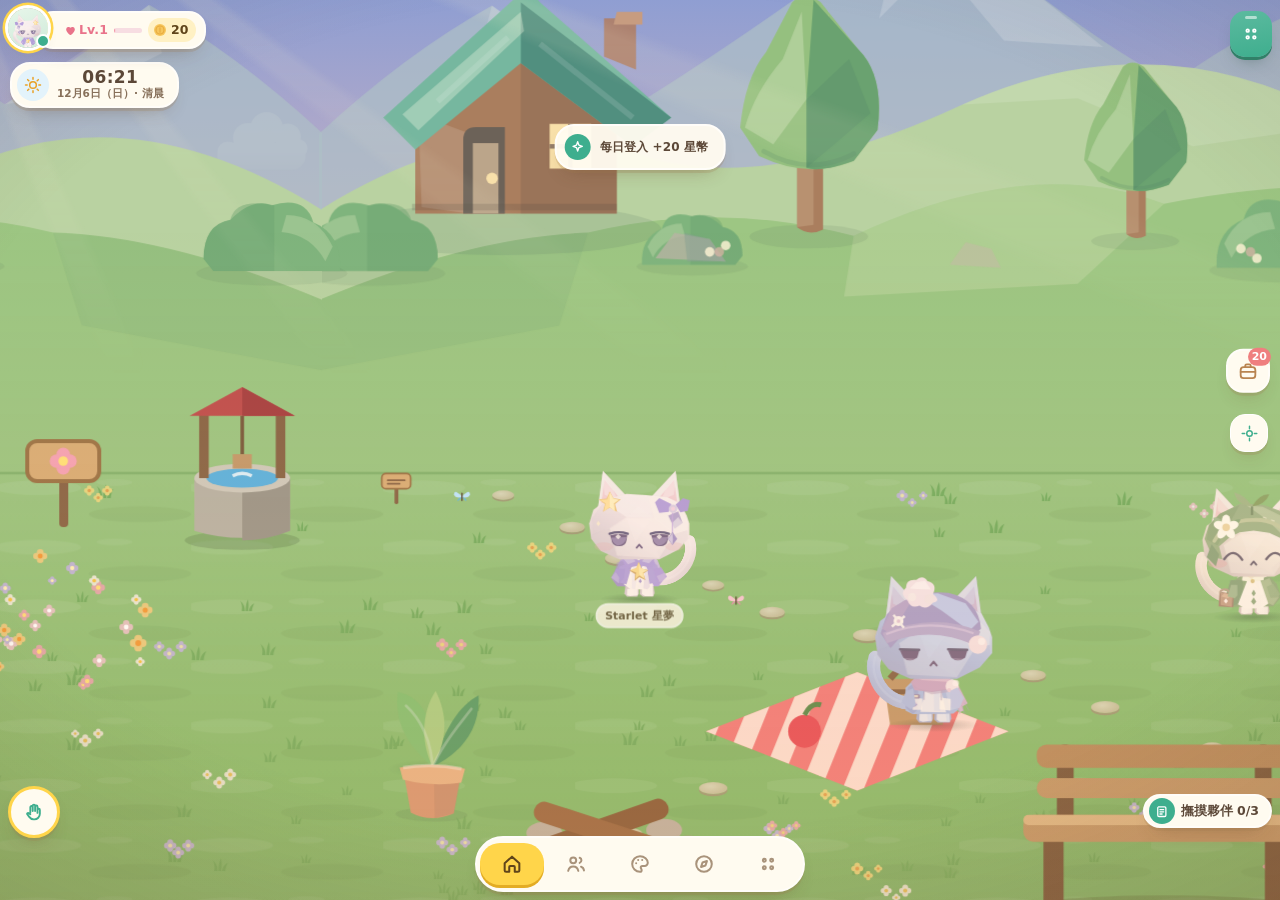
==== web/index.html @ 0e85c951 "Split OC Shimeji 3.2 monolith into ordered web/ modules; add bundler, smoke tests, original backup T" ====
<!doctype html>
<html lang="zh-Hant" data-theme="light" data-motion="full">
<head>
<meta charset="utf-8">
<meta name="viewport" content="width=device-width,initial-scale=1,viewport-fit=cover,user-scalable=no">
<meta name="theme-color" content="#F4F2EC">
<meta name="color-scheme" content="light dark">
<title>OC Shimeji｜我的夥伴小世界</title>
<script>
/* 提早套用主題與動態偏好，避免啟動閃爍 */
(function(){try{var s=JSON.parse(localStorage.getItem('ocs.v1')||'{}');var t=s.theme||'system';
var d=t==='dark'||(t==='system'&&matchMedia('(prefers-color-scheme: dark)').matches);
var r=document.documentElement;r.dataset.theme=d?'dark':'light';
var m=s.motion||'system';r.dataset.motion=(m==='reduce'||(m==='system'&&matchMedia('(prefers-reduced-motion: reduce)').matches))?'reduce':'full';
document.querySelector('meta[name=theme-color]').content=d?'#202C38':'#F4F2EC'}catch(e){}})();
</script>
<link rel="stylesheet" href="css/legacy/01-block.css">

<link rel="stylesheet" href="css/legacy/02-ocs-24d-css.css" id="ocs-24d-css">
<link rel="stylesheet" href="css/legacy/03-ocs-24d-css2.css" id="ocs-24d-css2">
<link rel="stylesheet" href="css/legacy/04-ocs-24e-css.css" id="ocs-24e-css">
<link rel="stylesheet" href="css/legacy/05-atelier-polish.css" id="atelier-polish">
<link rel="stylesheet" href="css/legacy/06-softcat-ref-match.css" id="softcat-ref-match">
<link rel="stylesheet" href="css/legacy/07-softcat-face-options.css" id="softcat-face-options">
<link rel="stylesheet" href="css/legacy/08-ocs-24j-motion-accessories.css" id="ocs-24j-motion-accessories">

<link rel="stylesheet" href="css/legacy/09-ocs-25e-flicker-stability.css" id="ocs-25e-flicker-stability">
</head>
<body>
<div id="app">
  <main id="pages">
    <!-- 首頁 -->
    <section class="page on" id="p-home" aria-label="首頁">
      <div class="stage home" id="homeStage"></div>
      <div class="hud-top">
        <button class="hud-av" id="homeChip" aria-label="切換夥伴"><span class="hav" id="homeAv"></span></button>
        <div class="hud-cap" id="hudCap" aria-expanded="false">
          <div class="cap-main"><span class="lvc"><svg viewBox="0 0 24 24"><path d="M12 20.5s-8-4.9-8-11A4.6 4.6 0 0 1 12 6.9a4.6 4.6 0 0 1 8 2.6c0 6.1-8 11-8 11z" fill="currentColor"/></svg><b id="lvTxt">Lv.1</b></span><div class="bar"><i id="barFill"></i></div>
            <button class="res" data-r="coin" aria-label="星幣"><svg viewBox="0 0 24 24"><circle cx="12" cy="12" r="9" fill="#F6C65B"/><circle cx="12" cy="12" r="6" fill="none" stroke="#E7A93C" stroke-width="1.6"/><path d="M12 8.8v6.4" stroke="#E7A93C" stroke-width="1.6" stroke-linecap="round"/></svg><b id="rCoin">0</b><span class="pl">+</span></button></div>
          <div class="cap-ext"><div class="ext-in">
            <small id="xpTxt"></small>
            <button class="res" data-r="gem" aria-label="星鑽"><svg viewBox="0 0 24 24"><path d="M12 3l7 6-7 12L5 9z" fill="#B99CF0"/><path d="M5 9h14M9.5 9 12 3l2.5 6L12 21z" fill="none" stroke="#fff" opacity=".65" stroke-width="1.2" stroke-linejoin="round"/></svg><b id="rGem">0</b></button>
            <button class="res" data-r="star" aria-label="連續登入"><svg viewBox="0 0 24 24"><path d="M12 3l2.7 5.6 6.1.8-4.5 4.2 1.1 6.1L12 16.8 6.6 19.7l1.1-6.1L3.2 9.4l6.1-.8z" fill="#8FCBEF" stroke="#fff" stroke-width="1" stroke-linejoin="round"/></svg><b id="rStar">0</b></button>
          </div></div>
        </div>
      </div>
      <div class="hud-rail" id="hudRail">
        <button class="rail-btn" data-go="toggle" aria-label="更多功能" aria-expanded="false"><span data-ic="more"></span><i class="rdot" id="railDot"></i></button>
        <div class="rail-ext">
          <button class="rail-btn" data-go="quest" aria-label="每日任務" data-ic="quest"></button>
          <button class="rail-btn" data-go="bag" aria-label="背包" data-ic="bag"></button>
          <button class="rail-btn" data-go="camera" aria-label="相機" data-ic="camera"></button>
          <button class="rail-btn" data-go="studio" aria-label="佈置" data-ic="palette"></button>
        </div>
      </div>
      <div class="hud-qa" id="fab">
        <div class="qa-more">
          <button class="qa-pill" data-act="call"><span data-ic="locate"></span>呼喚</button>
          <button class="qa-pill" data-act="sleep"><span data-ic="moon"></span><span id="fabSleepLbl">睡覺</span></button>
          <button class="qa-pill" data-act="hop"><span data-ic="up"></span>跳躍</button>
        </div>
        <div class="qa-row">
          <button class="qa-main" id="qaToggle" aria-label="陪伴一下（拖曳可移動）" aria-expanded="false" data-ic="hand"></button>
        </div>
      </div>
      <button class="hud-quest" id="questCard"><span class="qc-ic" data-ic="scroll"></span><span class="qc-t"><b id="qcT">每日任務</b><small id="qcD"></small></span><span class="chev" data-ic="right"></span><i class="rdot" id="qcDot"></i></button>
      <div class="qbag" id="qbag"></div>
    </section>
    <!-- 角色 -->
    <section class="page after" id="p-chars" aria-label="角色">
      <div class="scroll">
        <header class="phead"><div><h1>角色</h1><p id="charSub"></p></div>
          <div class="acts"><button class="icon-btn add" id="btnImport" aria-label="新增角色" data-ic="plus"></button></div></header>
        <div id="charSeg"></div>
        <div class="grid" id="charGrid" style="display:grid;grid-template-columns:1fr 1fr;gap:14px"></div>
      </div>
    </section>
    <!-- 工坊 -->
    <section class="page after" id="p-studio" aria-label="工坊">
      <div class="scroll">
        <header class="phead"><div><h1>工坊</h1><p>調整角色的外觀與擺放</p></div><span class="saved" id="saved"><span data-ic="check"></span>已儲存</span></header>
        <div class="swrow" id="stSwitch"></div>
        <div class="card wb">
          <div class="wb-stage"><div class="stage pv" id="stStage"></div><span class="wb-tag glass">預覽・可點擊、拖曳</span></div>
          <div class="wb-ctrl" id="stCtrl"></div>
        </div>
        <div class="sec">創作模組</div>
        <div class="group mods" id="stMods"></div>
        <div class="sec">匯入小提醒</div>
        <div class="card tip"><ul>
          <li><b>透明背景 PNG／WebP</b> 效果最好，系統會自動裁掉多餘的透明邊，讓腳底貼齊地面。</li>
          <li>素材會縮到最長邊 768px 保存，不會被拉伸或變形。</li>
          <li>GIF 目前僅使用第一格；逐格動畫與 Sprite Sheet 可在角色編輯器的「素材」分頁匯入。</li>
          <li>若角色面向左側，請在上方將「素材朝向」改為朝左，行走時方向才會正確。</li>
        </ul></div>
      </div>
    </section>
    <!-- 探索 -->
    <section class="page after" id="p-explore" aria-label="探索">
      <div class="scroll">
        <header class="phead"><div><h1>探索</h1><p>即將展開的世界</p></div>
          <div class="acts"><button class="icon-btn plain" id="exSettings" aria-label="設定" data-ic="sliders"></button></div></header>
        <div class="hero" id="exHero"></div>
        <div class="sec">夥伴生活</div>
        <div class="grid" id="exCats" style="display:grid;grid-template-columns:1fr 1fr;gap:14px"></div>
        <div class="sec">裝置功能</div>
        <div class="group" id="exNative"></div>
      </div>
    </section>
  </main>

  <nav class="nav" id="nav" aria-label="主要導覽"><span class="nav-ind" id="navInd"></span>
    <button class="nav-btn on" data-tab="0" aria-label="首頁"><span data-ic="home"></span><i class="nd"></i></button>
    <button class="nav-btn" data-tab="1" aria-label="角色"><span data-ic="users"></span><i class="nd"></i></button>
    <button class="nav-btn" data-tab="2" aria-label="工坊"><span data-ic="palette"></span><i class="nd"></i></button>
    <button class="nav-btn" data-tab="3" aria-label="探索"><span data-ic="compass"></span><i class="nd"></i></button>
    <button class="nav-btn" data-nact="more" aria-label="更多"><span data-ic="more"></span></button>
  </nav>

  <div class="ovp" id="settings" aria-label="設定"></div>
  <div id="layer"></div>
  <div class="dghost" id="dghost"></div>
  <div id="splash"><b>OC SHIMEJI</b></div>
</div>
<input type="file" id="fileIn" accept="image/*" multiple>

<script src="js/legacy/10-block.js"></script>
<script src="js/legacy/11-block.js"></script>
<link rel="stylesheet" href="css/legacy/12-block.css">
<script src="js/legacy/13-block.js"></script>
<link rel="stylesheet" href="css/legacy/14-block.css">
<script src="js/legacy/15-block.js"></script>
<link rel="stylesheet" href="css/legacy/16-block.css">
<link rel="stylesheet" href="css/legacy/17-block.css">
<script src="js/legacy/18-block.js"></script>
<link rel="stylesheet" href="css/legacy/19-block.css">
<link rel="stylesheet" href="css/legacy/20-oc-visual-2-4fa.css" id="oc-visual-2_4fa">
<script src="js/legacy/21-block.js"></script>

<script src="js/legacy/22-block.js"></script>
<script src="js/legacy/23-block.js"></script>
<script src="js/legacy/24-block.js"></script>
<script src="js/legacy/25-block.js"></script>
<script src="js/legacy/26-block.js"></script>
<link rel="stylesheet" href="css/legacy/27-block.css">
<script src="js/legacy/28-block.js"></script>
<link rel="stylesheet" href="css/legacy/29-block.css">
<script src="js/legacy/30-block.js"></script>
<script src="js/legacy/31-block.js"></script>

<script src="js/legacy/32-block.js"></script>


<link rel="stylesheet" href="css/legacy/33-ocs-cozy-motion.css" id="ocs-cozy-motion">

<link rel="stylesheet" href="css/legacy/34-ocs-community-style.css" id="ocs-community-style">
<script src="js/legacy/35-ocs-community-system.js" id="ocs-community-system"></script>

<link rel="stylesheet" href="css/legacy/36-stable-dialog-foundation.css" id="stable-dialog-foundation">
<script src="js/legacy/37-block.js"></script>

<link rel="stylesheet" href="css/legacy/38-ocs-25d-quality-pass.css" id="ocs-25d-quality-pass">

<script src="js/legacy/39-ocs-25d-runtime-fixes.js" id="ocs-25d-runtime-fixes"></script>

<link rel="stylesheet" href="css/legacy/40-ocs-25f-polish.css" id="ocs-25f-polish">

<script src="js/legacy/41-ocs-25f-runtime.js" id="ocs-25f-runtime"></script>

<link rel="stylesheet" href="css/legacy/42-ocs-25g-refinement.css" id="ocs-25g-refinement">
<script src="js/legacy/43-ocs-25g-backup.js" id="ocs-25g-backup"></script>
<link rel="stylesheet" href="css/legacy/44-ocs-25g-bag-layer.css" id="ocs-25g-bag-layer">
<link rel="stylesheet" href="css/legacy/45-ocs-25h-usability.css" id="ocs-25h-usability">
<script src="js/legacy/46-ocs-25h-ui-sync.js" id="ocs-25h-ui-sync"></script>

<link rel="stylesheet" href="css/legacy/47-ocs-25i-comfort.css" id="ocs-25i-comfort">
<script src="js/legacy/48-ocs-25i-drawer-state.js" id="ocs-25i-drawer-state"></script>

<!-- ==========================================================
     2.6 ISLAND ATELIER — 療癒島嶼重設計層
     參考：動物森友會（島嶼手機、暖色紙感 UI、島民語音）
           朋友收集（名牌對話框、逐字跳出的台詞）
           王國之淚（空氣遠近感、光束、細金線）
     純附加層：不改任何存檔鍵與既有系統，可整段移除還原。
     ========================================================== -->
<link rel="stylesheet" href="css/legacy/49-isle-26-tokens.css" id="isle-26-tokens">

<link rel="stylesheet" href="css/legacy/50-isle-26-ui.css" id="isle-26-ui">

<link rel="stylesheet" href="css/legacy/51-isle-26-world.css" id="isle-26-world">

<script src="js/legacy/52-isle-26-js.js" id="isle-26-js"></script>

<!-- ==========================================================
     2.7 BIGGER ISLAND — 更大的島、更順的轉場、更聰明的島民
     純附加層：沿用既有存檔鍵；可整段移除。
     ========================================================== -->
<link rel="stylesheet" href="css/legacy/53-isle-27-world.css" id="isle-27-world">

<link rel="stylesheet" href="css/legacy/54-isle-27-motion.css" id="isle-27-motion">

<script src="js/legacy/55-isle-27-js.js" id="isle-27-js"></script>

<!-- 2.7.1 對話框修正：移到畫面最上層、不互相重疊、不被 HUD 擋住、不跑出螢幕、縮放時大小固定 -->
<link rel="stylesheet" href="css/legacy/56-isle-271-talk.css" id="isle-271-talk">
<script src="js/legacy/57-isle-271-talk-js.js" id="isle-271-talk-js"></script>
<link rel="stylesheet" href="css/legacy/58-isle-28-shop.css" id="isle-28-shop">
<script src="js/legacy/59-isle-28-shop-js.js" id="isle-28-shop-js"></script>
<link rel="stylesheet" href="css/legacy/60-isle-29-life.css" id="isle-29-life">
<script src="js/legacy/61-isle-29-life-js.js" id="isle-29-life-js"></script>
<link rel="stylesheet" href="css/legacy/62-isle-30-goals.css" id="isle-30-goals">
<script src="js/legacy/63-isle-30-goals-js.js" id="isle-30-goals-js"></script>
<link rel="stylesheet" href="css/legacy/64-isle-31-ia.css" id="isle-31-ia">
<script src="js/legacy/65-isle-31-ia-js.js" id="isle-31-ia-js"></script>
<link rel="stylesheet" href="css/legacy/66-isle-32.css" id="isle-32">
<script src="js/legacy/67-isle-32-js.js" id="isle-32-js"></script>
</body>
</html>
---- web/css/legacy/01-block.css ----
/* ==========================================================
   OC SHIMEJI — Design System
   ========================================================== */
/* OC Shimeji / Mellow Meadow — 2.4F-A single design token source.
   Values for the interface are independent from the world clock and weather. */
:root{
  --font:"Noto Sans TC","Noto Sans CJK TC","PingFang TC","Hiragino Sans","Microsoft JhengHei",system-ui,-apple-system,sans-serif;
  --font-display:"Noto Sans TC","Noto Sans CJK TC","PingFang TC",system-ui,sans-serif;
  --type-xs:10.5px;--type-sm:12px;--type-body:14px;--type-label:13px;--type-title:22px;
  --weight-regular:450;--weight-medium:560;--weight-semibold:660;--weight-title:740;
  --leading-tight:1.3;--leading-body:1.55;--leading-relaxed:1.65;
  --r-xs:8px;--r-s:12px;--r-m:16px;--r-l:21px;--r-xl:28px;--r-round:999px;
  --stroke-ui:1.75;--icon-sm:18px;--icon-md:22px;--icon-lg:26px;
  --space-1:4px;--space-2:8px;--space-3:12px;--space-4:16px;--space-5:20px;--space-6:24px;
  --ease:cubic-bezier(.22,1,.36,1);--spring:cubic-bezier(.34,1.5,.64,1);--inout:cubic-bezier(.65,0,.35,1);
  --press:cubic-bezier(.22,1.2,.36,1);--motion-out:cubic-bezier(.18,.8,.25,1);
  --sat:max(env(safe-area-inset-top,0px),var(--native-top,0px));
  --sab:max(env(safe-area-inset-bottom,0px),var(--native-bottom,0px));
}
html[data-theme=light]{
  color-scheme:light;
  --bg:#F4F2EC;--bg-2:#EDEFE9;--surface:#FFFEFA;--surface-2:#F1F4EE;
  --ink:#374C4D;--ink-2:#5E7373;--ink-3:#708280;--line:rgba(57,83,81,.12);
  --accent:#426D6C;--accent-2:#B56C70;--accent-soft:rgba(107,159,148,.15);
  --accent-glow:rgba(77,120,110,.25);--on-accent:#FFFFFF;
  --danger:#B34E52;--ok:#347F68;--warning:#B67D37;--track:#DDE7DF;
  --glass:rgba(255,254,250,.91);--glass-line:rgba(255,255,255,.62);--seg-thumb:#426D6C;
  --hud:rgba(255,254,250,.92);--ring:#FFFEFA;--hud-sh:0 5px 16px -9px rgba(41,68,64,.27),0 0 0 1px rgba(53,83,79,.08);
  --sh-1:0 3px 12px -7px rgba(45,73,67,.20),0 1px 3px rgba(58,78,74,.06);
  --sh-2:0 14px 30px -15px rgba(45,69,68,.32),0 2px 5px rgba(60,77,76,.08);
  --panel-sh:0 12px 30px -17px rgba(45,73,67,.24),0 1px 3px rgba(48,74,69,.05);
  --card-shadow:0 7px 20px -13px rgba(41,71,64,.25);--card-edge:rgba(59,96,84,.10);
  --soft-edge:rgba(51,88,81,.10);--paper:linear-gradient(150deg,#F5F2EB 0%,#EEF3EC 68%,#F1EFE9 100%);
  --sky:linear-gradient(180deg,#B5D4D7,#E2E8D8);--mtn:#B8C7C8;
  --tree-a:#AFC5A0;--tree-b:#7FA88C;--roof-a:#93B7A6;--roof-b:#678F86;
  --wood:#987A65;--hill-x:#B3C8A1;--hill-y:#CBD8B8;--bush:#93B99B;
  --leaf-a:#A3C6AC;--leaf-b:#7EAA92;--leaf-c:#C2D5AA;--pot:#D4AB91;--pot-rim:#EBC9A8;
  --scene-detail:rgba(250,248,224,.56);
}
html[data-theme=dark]{
  color-scheme:dark;
  --bg:#202C38;--bg-2:#1A2531;--surface:#2E3A46;--surface-2:#394954;
  --ink:#F1F3EE;--ink-2:#C6D1CE;--ink-3:#A3B7B4;--line:rgba(224,235,226,.12);
  --accent:#A8D6C8;--accent-2:#E5AFAD;--accent-soft:rgba(143,206,184,.16);
  --accent-glow:rgba(148,209,185,.23);--on-accent:#213B3C;
  --danger:#F29D9F;--ok:#9BDCC0;--warning:#E8C48F;--track:#50606A;
  --glass:rgba(41,56,70,.91);--glass-line:rgba(225,238,232,.10);--seg-thumb:#A8D6C8;
  --hud:rgba(42,57,70,.92);--ring:#2E3A46;--hud-sh:0 5px 18px -8px rgba(3,9,17,.58),0 0 0 1px rgba(229,241,234,.07);
  --sh-1:0 4px 15px -8px rgba(0,8,19,.45),0 1px 3px rgba(0,8,19,.18);
  --sh-2:0 16px 34px -15px rgba(0,7,18,.61),0 2px 6px rgba(0,9,16,.25);
  --panel-sh:0 13px 34px -18px rgba(1,7,20,.70),0 1px 4px rgba(2,10,20,.22);
  --card-shadow:0 7px 22px -13px rgba(0,6,15,.49);--card-edge:rgba(224,241,228,.10);
  --soft-edge:rgba(225,237,229,.11);--paper:linear-gradient(150deg,#212E39 0%,#28363F 66%,#242F3C 100%);
  --sky:linear-gradient(180deg,#40486C,#646987);--mtn:#718A8D;
  --tree-a:#688E74;--tree-b:#4F7866;--roof-a:#779B89;--roof-b:#516E68;
  --wood:#8C7567;--hill-x:#55745F;--hill-y:#6E8871;--bush:#537965;
  --leaf-a:#6B9A7C;--leaf-b:#568D75;--leaf-c:#83AB8C;--pot:#A78072;--pot-rim:#C2967F;
  --scene-detail:rgba(255,234,189,.21);
}
*{box-sizing:border-box;margin:0;padding:0}
html,body{height:100%;overflow:hidden;background:var(--bg);color:var(--ink);font-family:var(--font);font-size:15px;line-height:1.5;
  -webkit-font-smoothing:antialiased;-webkit-tap-highlight-color:transparent;overscroll-behavior:none;
  user-select:none;-webkit-user-select:none;-webkit-touch-callout:none}
button{font:inherit;color:inherit;background:none;border:0;cursor:pointer;touch-action:manipulation}
input{font:inherit;color:inherit;-webkit-user-select:text;user-select:text}
:focus-visible{outline:2px solid var(--accent);outline-offset:2px}
svg.i{width:24px;height:24px;fill:none;stroke:currentColor;stroke-width:1.8;stroke-linecap:round;stroke-linejoin:round;flex:none;display:block}
#app{position:fixed;inset:0;overflow:hidden;background:var(--bg)}
#splash{position:absolute;inset:0;z-index:300;background:var(--bg);display:grid;place-items:center;transition:opacity .5s var(--ease),visibility 0s .5s}
#splash b{font-size:20px;letter-spacing:.12em;font-weight:800;color:var(--accent);animation:pulse 1.4s ease-in-out infinite}
#splash.gone{opacity:0;visibility:hidden}
@keyframes pulse{50%{opacity:.4;transform:scale(.96)}}

/* ---------- 共用元件 ---------- */
.glass{background:var(--glass);-webkit-backdrop-filter:blur(18px) saturate(1.4);backdrop-filter:blur(18px) saturate(1.4);box-shadow:0 0 0 1px var(--glass-line),var(--sh-1)}
@supports not (backdrop-filter:blur(1px)){.glass{background:var(--surface)}}
.icon-btn{width:46px;height:46px;border-radius:50%;display:grid;place-items:center;color:var(--ink);transition:transform .2s var(--ease),background .25s}
.icon-btn:active{transform:scale(.9)}
.icon-btn.add{background:var(--accent);color:var(--on-accent);box-shadow:0 8px 18px -6px var(--accent-glow)}
.btn{height:50px;padding:0 22px;border-radius:18px;font-weight:650;font-size:15px;display:inline-flex;align-items:center;justify-content:center;gap:8px;background:var(--surface-2);box-shadow:inset 0 0 0 1px var(--line);transition:transform .2s var(--ease),background .25s,box-shadow .25s,opacity .25s}
.btn:active{transform:scale(.96)}
.btn.primary{background:var(--accent);color:var(--on-accent);box-shadow:0 10px 22px -8px var(--accent-glow)}
.btn.danger{color:var(--danger)}
.btn.icon{width:50px;padding:0}
.btn.grow{flex:1}
.btn.wide{width:100%}
.btn[disabled]{opacity:.55;pointer-events:none}
.press{transition:transform .22s var(--ease)}.press:active{transform:scale(.97)}
.tag{display:inline-flex;align-items:center;height:22px;padding:0 9px;border-radius:99px;font-size:11px;font-weight:700;letter-spacing:.04em;background:var(--accent-soft);color:var(--accent);flex:none}
.tag.custom{background:rgba(255,143,115,.16);color:var(--accent-2)}
.tag.soon{background:var(--surface-2);color:var(--ink-3);box-shadow:inset 0 0 0 1px var(--line)}
.sec{font-size:12.5px;font-weight:700;letter-spacing:.08em;color:var(--ink-3);margin:28px 6px 10px}
.card{background:var(--surface);border-radius:var(--r-l);box-shadow:0 0 0 1px var(--line),var(--sh-1)}
.group{background:var(--surface);border-radius:var(--r-l);box-shadow:0 0 0 1px var(--line);overflow:hidden}
.row{position:relative;display:flex;align-items:center;gap:14px;padding:13px 16px;min-height:62px;width:100%;text-align:left}
.row+.row::before{content:"";position:absolute;top:0;left:66px;right:0;height:1px;background:var(--line)}
.row.col{flex-direction:column;align-items:stretch;gap:12px}
.row.col .rh{display:flex;align-items:center;gap:14px}
.r-ic{width:38px;height:38px;border-radius:13px;display:grid;place-items:center;background:var(--accent-soft);color:var(--accent);flex:none}
.r-ic.soft{background:var(--surface-2);color:var(--ink-2)}
.r-t{flex:1;min-width:0}.r-t b{display:block;font-size:15px;font-weight:600;line-height:1.35}.r-t small{display:block;font-size:12.5px;color:var(--ink-2);line-height:1.4}
.r-v{font-size:13.5px;color:var(--ink-2);flex:none}
.row.btn-row{color:var(--ink)}.row.btn-row.danger{color:var(--danger)}.row.btn-row:active{background:var(--surface-2)}
.row.btn-row.danger .r-ic{background:rgba(224,86,63,.12);color:var(--danger)}

.seg{position:relative;display:grid;grid-auto-flow:column;grid-auto-columns:1fr;background:var(--surface-2);border-radius:15px;padding:4px;box-shadow:inset 0 0 0 1px var(--line)}
.seg-thumb{position:absolute;top:4px;bottom:4px;left:4px;width:calc((100% - 8px)/var(--n));border-radius:11px;background:var(--seg-thumb);box-shadow:0 1px 2px rgba(0,0,0,.1),0 4px 10px -2px rgba(0,0,0,.14);transform:translateX(calc(var(--i)*100%));transition:transform .5s var(--spring)}
.seg button{position:relative;z-index:1;height:38px;font-size:13.5px;font-weight:600;color:var(--ink-2);display:flex;align-items:center;justify-content:center;gap:6px;transition:color .25s}
.seg button.on{color:var(--ink)}
.seg button svg{width:17px;height:17px}

.sw{width:52px;height:32px;border-radius:99px;background:var(--track);position:relative;transition:background .3s;flex:none}
.sw::after{content:"";position:absolute;top:3px;left:3px;width:26px;height:26px;border-radius:99px;background:#fff;box-shadow:0 2px 6px rgba(0,0,0,.28);transition:transform .45s var(--spring),width .2s var(--ease)}
.sw[aria-checked=true]{background:var(--accent)}.sw[aria-checked=true]::after{transform:translateX(20px)}
.sw:active::after{width:31px}.sw[aria-checked=true]:active::after{transform:translateX(15px)}
.sw[disabled]{opacity:.45}

.rr{display:block}.rr-h{display:flex;justify-content:space-between;font-size:13.5px;font-weight:600;margin-bottom:2px}.rr-h output{color:var(--ink-2);font-weight:500;font-variant-numeric:tabular-nums}
.rng{-webkit-appearance:none;appearance:none;width:100%;height:34px;background:transparent;touch-action:pan-y;display:block}
.rng::-webkit-slider-runnable-track{height:6px;border-radius:99px;background:linear-gradient(90deg,var(--accent) var(--p,50%),var(--track) var(--p,50%))}
.rng::-webkit-slider-thumb{-webkit-appearance:none;width:26px;height:26px;margin-top:-10px;border-radius:50%;background:#fff;box-shadow:0 0 0 1px rgba(0,0,0,.06),0 3px 8px rgba(0,0,0,.28);transition:transform .25s var(--spring)}
.rng:active::-webkit-slider-thumb{transform:scale(1.18)}
.rng::-moz-range-track{height:6px;border-radius:99px;background:var(--track)}
.rng::-moz-range-progress{height:6px;border-radius:99px;background:var(--accent)}
.rng::-moz-range-thumb{width:26px;height:26px;border:0;border-radius:50%;background:#fff;box-shadow:0 3px 8px rgba(0,0,0,.28)}
.inp{width:100%;height:48px;border-radius:15px;border:0;background:var(--surface-2);box-shadow:inset 0 0 0 1px var(--line);padding:0 16px;font-size:15px;font-weight:600;outline:none;transition:box-shadow .25s}
.inp:focus{box-shadow:inset 0 0 0 2px var(--accent)}
.fld>span{display:block;font-size:13.5px;font-weight:600;margin-bottom:8px}
.swatches{display:flex;gap:12px;flex-wrap:wrap}
.swatches button{width:38px;height:38px;border-radius:50%;box-shadow:inset 0 0 0 1px rgba(0,0,0,.12);transition:transform .35s var(--spring),box-shadow .25s}
.swatches button:active{transform:scale(.88)}
.swatches button.on{box-shadow:inset 0 0 0 1px rgba(0,0,0,.12),0 0 0 3px var(--surface),0 0 0 5px var(--accent);transform:scale(1.06)}
.chips{display:flex;gap:8px;overflow-x:auto;scrollbar-width:none;padding:2px 0}.chips::-webkit-scrollbar{display:none}
.chip{height:38px;padding:0 16px;border-radius:99px;background:var(--surface-2);box-shadow:inset 0 0 0 1px var(--line);font-size:13.5px;font-weight:600;color:var(--ink-2);flex:none;transition:background .25s,color .25s,transform .2s var(--ease)}
.chip:active{transform:scale(.94)}.chip.on{background:var(--accent);color:var(--on-accent);box-shadow:none}

/* ---------- 頁面與導覽 ---------- */
#pages{position:absolute;inset:0}
.page{position:absolute;inset:0;opacity:0;visibility:hidden;pointer-events:none;transform:translate3d(var(--px,0),0,0) scale(.985);
  transition:opacity .32s var(--ease),transform .5s var(--ease),visibility 0s .5s}
.page.on{opacity:1;visibility:visible;pointer-events:auto;transform:none;transition-delay:0s}
.page.before{--px:-6%}.page.after{--px:6%}
.scroll{position:absolute;inset:0;overflow-y:auto;overflow-x:hidden;overscroll-behavior:contain;-webkit-overflow-scrolling:touch;padding:0 20px calc(var(--sab) + 128px);scrollbar-width:none}
.scroll::-webkit-scrollbar{display:none}
.phead{position:sticky;top:0;z-index:5;margin:0 -20px 10px;padding:calc(var(--sat) + 22px) 20px 12px;display:flex;align-items:flex-end;justify-content:space-between;gap:12px}
.phead::before{content:"";position:absolute;inset:0;z-index:-1;background:color-mix(in srgb,var(--bg) 84%,transparent);-webkit-backdrop-filter:blur(16px);backdrop-filter:blur(16px);box-shadow:0 1px 0 var(--line);opacity:0;transition:opacity .3s}
.phead.scrolled::before{opacity:1}
.phead h1{font-size:31px;font-weight:800;letter-spacing:-.02em;line-height:1.15}
.phead p{font-size:13.5px;color:var(--ink-2);margin-top:2px}
.phead .acts{display:flex;gap:10px}
.phead .icon-btn.plain{background:var(--surface);box-shadow:0 0 0 1px var(--line),var(--sh-1)}

.nav{position:absolute;left:14px;right:14px;bottom:calc(var(--sab) + 12px);max-width:460px;margin:0 auto;height:66px;border-radius:30px;padding:6px;z-index:50;display:grid;grid-template-columns:repeat(4,1fr);transition:transform .5s var(--ease),opacity .3s}
.nav-ind{position:absolute;top:6px;bottom:6px;left:6px;width:calc((100% - 12px)/4);border-radius:24px;background:var(--accent-soft);transform:translateX(calc(var(--i,0)*100%));transition:transform .55s var(--spring)}
.nav-btn{position:relative;display:flex;flex-direction:column;align-items:center;justify-content:center;gap:2px;color:var(--ink-3);font-size:11px;font-weight:600;transition:color .3s;border-radius:24px}
.nav-btn svg{width:24px;height:24px;transition:transform .4s var(--spring)}
.nav-btn.on{color:var(--accent)}.nav-btn.on svg{animation:pop .55s var(--spring)}
.nav-btn:active svg{transform:scale(.86)}
@keyframes pop{0%{transform:scale(.8)}60%{transform:scale(1.18)}100%{transform:scale(1)}}

/* ---------- 舞台 / 場景 ---------- */
.stage{position:absolute;inset:0;overflow:hidden;isolation:isolate;touch-action:none;background:var(--sky-c);--floor-h:38%;--feet:15%}
.stage.home{--floor-h:calc(var(--sab) + 212px);--feet:calc(var(--sab) + 156px)}
.stage.pv{--floor-h:38%;--feet:15%}
.stage>*{position:absolute}
.sky{inset:0;background:linear-gradient(180deg,var(--sky-a) 0%,var(--sky-b) 55%,var(--sky-c) 100%)}
.stars{inset:0 0 45% 0;opacity:var(--stars,0);transition:opacity 1s}
.stars::before,.stars::after{content:"";position:absolute;width:2px;height:2px;border-radius:50%;background:#fff;animation:twinkle 4.5s ease-in-out infinite}
.stars::before{left:8%;top:14%;box-shadow:46px 38px 0 #fff,118px 12px 0 #fff,190px 52px 0 #fff,262px 22px 0 #fff,320px 70px 0 #fff,88px 90px 0 #fff,240px 110px 0 #fff}
.stars::after{left:14%;top:6%;animation-delay:-2.2s;box-shadow:30px 60px 0 #fff,100px 44px 0 #fff,176px 20px 0 #fff,300px 40px 0 #fff,214px 88px 0 #fff,350px 96px 0 #fff}
@keyframes twinkle{50%{opacity:.25}}
.orb{width:74px;height:74px;border-radius:50%;left:var(--ox,68%);top:calc(var(--sat,0px) + 14%);background:var(--orb);box-shadow:0 0 70px 24px var(--orb-glow)}
.stage.pv .orb{width:46px;height:46px;top:12%}
.cloud{left:0;width:110px;height:32px;border-radius:99px;background:var(--cloud);animation:drift var(--dur,100s) linear infinite;animation-delay:var(--dl,0s);will-change:transform}
.cloud::before,.cloud::after{content:"";position:absolute;background:inherit;border-radius:50%}
.cloud::before{width:46px;height:46px;left:18px;top:-22px}.cloud::after{width:34px;height:34px;left:56px;top:-14px}
.c1{top:24%;--dur:110s;--dl:-40s}.c2{top:34%;--dur:150s;--dl:-120s;width:80px;height:24px}.c3{top:17%;--dur:90s;--dl:-8s;width:90px;height:26px}
@keyframes drift{from{transform:translate3d(-160px,0,0)}to{transform:translate3d(calc(100vw + 60px),0,0)}}
.hills{left:0;right:0;bottom:calc(var(--floor-h) - 1px);width:100%;height:92px}
.hills .h2{fill:var(--hill-a)}.hills .h1{fill:var(--hill-b)}
.floor{left:0;right:0;bottom:0;height:var(--floor-h);background:linear-gradient(180deg,var(--floor-a),var(--floor-b));box-shadow:inset 0 1px 0 rgba(255,255,255,.3)}
.rug{left:50%;bottom:calc(var(--feet) - 30px);width:min(80%,340px);height:64px;margin-left:calc(min(80%,340px)/-2);border-radius:50%;background:var(--rug)}
.plant{left:6%;bottom:calc(var(--feet) - 10px);width:calc(var(--asz,160px)*.36);aspect-ratio:64/92}
.plant svg{width:100%;height:100%;display:block}
.stage[data-phase=night] .plant{filter:brightness(.72)}
.guide-g{left:6%;right:6%;bottom:var(--feet);border-top:1.5px dashed rgba(255,255,255,.65)}
.guide-c{top:12%;bottom:var(--feet);left:50%;border-left:1.5px dashed rgba(255,255,255,.4)}
.a-shadow{left:0;bottom:calc(var(--feet) - var(--asz)*.045);width:var(--asz);height:calc(var(--asz)*.09);display:grid;place-items:center;pointer-events:none;will-change:transform;z-index:2}
.a-shadow i{display:block;width:calc(var(--shw,.5)*100%);height:100%;border-radius:50%;background:radial-gradient(closest-side,rgba(30,18,50,.34),rgba(30,18,50,0) 100%)}
.fx{inset:0;pointer-events:none;z-index:4}
.heart{width:22px;height:22px;color:var(--accent-2);opacity:0;animation:heartUp 1.2s var(--ease) forwards;pointer-events:none}
.heart svg{width:100%;height:100%;display:block;filter:drop-shadow(0 2px 4px rgba(255,100,100,.3))}
@keyframes heartUp{0%{opacity:0;transform:translate3d(0,6px,0) scale(.4)}20%{opacity:1;transform:translate3d(calc(var(--dx)*.3),-14px,0) scale(1.1)}100%{opacity:0;transform:translate3d(var(--dx),-82px,0) scale(.9)}}

/* 時段色彩：淺色 */
.stage[data-phase=dawn]{--sky-a:#F2CFCB;--sky-b:#F8E0D2;--sky-c:#FBEFE0;--orb:#FFD2A8;--orb-glow:rgba(255,190,150,.45);--floor-a:#EEDFD2;--floor-b:#E6D3C4;--hill-a:#EBCBC8;--hill-b:#E3BFBE;--cloud:rgba(255,255,255,.78);--rug:rgba(255,255,255,.4);--stars:0;--ox:16%}
.stage[data-phase=day]{--sky-a:#C9DFF4;--sky-b:#E4EDF2;--sky-c:#F6EFE4;--orb:#FFF0B8;--orb-glow:rgba(255,230,150,.5);--floor-a:#F0E6D8;--floor-b:#E7DACA;--hill-a:#D3E3D7;--hill-b:#BFD6C7;--cloud:rgba(255,255,255,.92);--rug:rgba(255,255,255,.45);--stars:0;--ox:66%}
.stage[data-phase=dusk]{--sky-a:#B9AEE6;--sky-b:#F0BEB6;--sky-c:#FAE0C6;--orb:#FFB38C;--orb-glow:rgba(255,150,120,.5);--floor-a:#EBD6CA;--floor-b:#E0C8BE;--hill-a:#DDBCC6;--hill-b:#CCA9BA;--cloud:rgba(255,240,236,.7);--rug:rgba(255,255,255,.35);--stars:.15;--ox:78%}
.stage[data-phase=night]{--sky-a:#3F4180;--sky-b:#6C6AAE;--sky-c:#A9A4D6;--orb:#FFF5D6;--orb-glow:rgba(255,245,200,.35);--floor-a:#8F89BD;--floor-b:#7F79AE;--hill-a:#6B66A5;--hill-b:#5B5796;--cloud:rgba(255,255,255,.2);--rug:rgba(255,255,255,.14);--stars:.95;--ox:70%}
/* 時段色彩：深色 */
/* Time-of-day palette does not depend on interface theme */
/* Time-of-day palette does not depend on interface theme */
/* Time-of-day palette does not depend on interface theme */
/* Time-of-day palette does not depend on interface theme */

/* ---------- 角色（Actor） ---------- */
.actor{left:0;bottom:var(--feet);width:var(--asz);height:var(--asz);pointer-events:none;z-index:3;will-change:transform}
.a-flip{position:absolute;inset:0;transition:transform .24s cubic-bezier(.4,0,.2,1)}
.a-tilt{position:absolute;inset:0;transform-origin:50% 14%}
.a-pose{position:absolute;inset:0;transform-origin:50% 100%}
.a-squash{position:absolute;inset:0;transform-origin:50% 100%;transition:transform .2s var(--ease)}
.a-squash.sq{animation:squashA .46s var(--ease)}
@keyframes squashA{0%{transform:scale(calc(1 + var(--sq,.2)*.9),calc(1 - var(--sq,.2)))}35%{transform:scale(calc(1 - var(--sq,.2)*.35),calc(1 + var(--sq,.2)*.55))}68%{transform:scale(calc(1 + var(--sq,.2)*.14),calc(1 - var(--sq,.2)*.14))}100%{transform:scale(1,1)}}
.art{position:absolute;inset:0;transform-origin:50% 100%;animation:breathe 4.2s ease-in-out infinite;pointer-events:auto;touch-action:none}
.adj{position:absolute;inset:0;transform-origin:50% 100%}
.adj>svg,.adj>img{width:100%;height:100%;display:block;object-fit:contain;object-position:50% 100%;overflow:visible;pointer-events:none;-webkit-user-drag:none}
@keyframes breathe{0%,100%{transform:translateY(0) scale(1.008,.988)}50%{transform:translateY(-1px) scale(.994,1.018)}}
.actor[data-state=idle]:not([data-state=sleep]):not([data-state=held]) .a-tilt{animation:idleSway 4.8s ease-in-out infinite}
.actor[data-state=idle]:not([data-state=sleep]):not([data-state=held]) .a-pose{animation:idleFloat 3.8s ease-in-out infinite}
@keyframes idleSway{0%,100%{transform:rotate(0deg)}25%{transform:rotate(-1.8deg) translate(1px,0)}75%{transform:rotate(1.8deg) translate(-1px,0)}}
@keyframes idleFloat{0%,100%{transform:translateY(0)}50%{transform:translateY(-1.5px)}}
.actor[data-state=walk] .art{animation:walkbob var(--wk,.58s) ease-in-out infinite}
@keyframes walkbob{0%,100%{transform:translateY(0) rotate(-1.7deg)}25%{transform:translateY(-4px) rotate(-.4deg)}50%{transform:translateY(-1px) rotate(1.7deg)}75%{transform:translateY(-4px) rotate(.4deg)}}
.actor[data-state=walk][data-ph=go] .a-pose{animation:walkPose var(--wk,.58s) cubic-bezier(.45,0,.55,1) infinite}
.actor[data-state=walk][data-ph=go] .a-tilt{animation:walkTilt var(--wk,.58s) cubic-bezier(.45,0,.55,1) infinite}
.actor[data-state=walk][data-ph=go] .a-squash{animation:walkSquish var(--wk,.58s) cubic-bezier(.45,0,.55,1) infinite}
@keyframes walkPose{0%,100%{transform:translateY(0)}25%{transform:translateY(-1px)}50%{transform:translateY(0)}75%{transform:translateY(-2px)}}
@keyframes walkTilt{0%,100%{transform:rotate(-1deg)}50%{transform:rotate(1deg)}}
@keyframes walkSquish{0%,100%{transform:scale(1.01,.99)}50%{transform:scale(.985,1.02)}}
.actor[data-state=walk][data-ph=run] .a-pose{animation:runPose var(--wk,.4s) cubic-bezier(.45,0,.55,1) infinite}
.actor[data-state=walk][data-ph=run] .a-tilt{animation:runTilt var(--wk,.4s) cubic-bezier(.45,0,.55,1) infinite}
.actor[data-state=walk][data-ph=run] .a-squash{animation:runSquish var(--wk,.4s) cubic-bezier(.45,0,.55,1) infinite}
@keyframes runPose{0%,100%{transform:translateY(0)}50%{transform:translateY(-3px)}}
@keyframes runTilt{0%,100%{transform:rotate(-2deg)}50%{transform:rotate(2deg)}}
@keyframes runSquish{0%,100%{transform:scale(1.015,.985)}50%{transform:scale(.97,1.04)}}
.actor[data-state=idle][data-ph=pause] .a-tilt{animation:pausePeek 1.25s ease-in-out infinite}
@keyframes pausePeek{0%,100%{transform:rotate(0deg)}35%{transform:rotate(-4deg) translate(1px,0)}65%{transform:rotate(2.5deg) translate(-1px,0)}}
.actor[data-ph=turn] .a-pose{animation:turnSquish .34s cubic-bezier(.45,0,.2,1) both}
.actor[data-ph=turn] .a-tilt{animation:turnTilt .34s cubic-bezier(.45,0,.2,1) both}
@keyframes turnSquish{0%{transform:translateY(0) scale(1,1)}45%{transform:translateY(0) scale(.88,1.04)}100%{transform:translateY(0) scale(1,1)}}
@keyframes turnTilt{0%{transform:rotate(0deg)}40%{transform:rotate(-4deg)}100%{transform:rotate(0deg)}}
.actor[data-state=sleep] .art{animation-duration:5.6s}
.actor[data-state=crouch] .a-squash{transform:scale(1.1,.84)}
.actor[data-air=up] .a-squash{transform:scale(.93,1.09)}
.actor[data-air=down] .a-squash{transform:scale(.97,1.04)}
.actor[data-state=held] .art{animation:none}
.bubble{left:50%;bottom:var(--btop,100%);width:max-content;max-width:210px;padding:9px 14px;border-radius:17px;background:var(--surface);color:var(--ink);font-size:13.5px;line-height:1.45;font-weight:500;box-shadow:var(--sh-2);
  transform:translateX(calc(-50% + var(--bx,0px))) scale(.6) translateY(8px);transform-origin:calc(50% - var(--bx,0px)) 100%;opacity:0;transition:transform .45s var(--spring),opacity .22s;pointer-events:none;z-index:5;position:absolute}
.bubble.show{opacity:1;transform:translateX(calc(-50% + var(--bx,0px))) scale(1) translateY(0)}
.bubble::after{content:"";position:absolute;left:calc(50% - var(--bx,0px));bottom:-5px;width:12px;height:12px;background:inherit;border-radius:3px;transform:translateX(-50%) rotate(45deg)}
.zzz{position:absolute;left:58%;bottom:var(--btop,100%);display:none;pointer-events:none}
.actor[data-state=sleep] .zzz{display:block}
.zzz b{position:absolute;left:0;bottom:0;font-size:15px;font-weight:800;color:var(--accent);opacity:0;animation:zz 3s ease-in infinite}
.zzz b:nth-child(2){animation-delay:1s;font-size:18px}.zzz b:nth-child(3){animation-delay:2s;font-size:22px}
@keyframes zz{0%{opacity:0;transform:translate(0,0) scale(.6)}25%{opacity:.9}100%{opacity:0;transform:translate(22px,-44px) scale(1.15)}}

/* demo SVG */
.oc-svg [class]{transform-box:fill-box}
.oc-svg .eye-c,.oc-svg .eye-h,.oc-svg .mouth-h,.oc-svg .mouth-o{display:none}
.oc-svg .eye-o{transform-origin:50% 50%;transition:transform .07s}
.actor.blink .oc-svg .eye-o{transform:scaleY(.08)}
.oc-svg .ear{transform-origin:50% 100%}
.oc-svg .el{animation:twL 7s infinite}.oc-svg .er{animation:twR 9s infinite 1.6s}
@keyframes twL{0%,86%,100%{transform:rotate(0)}89%{transform:rotate(-10deg)}92%{transform:rotate(3deg)}95%{transform:rotate(0)}}
@keyframes twR{0%,84%,100%{transform:rotate(0)}87%{transform:rotate(10deg)}90%{transform:rotate(-3deg)}93%{transform:rotate(0)}}
.oc-svg .head-g{transform-origin:50% 100%;animation:headBob 3.8s ease-in-out infinite .25s}
@keyframes headBob{0%,100%{transform:translateY(0)}50%{transform:translateY(-1.8px)}}
/* Tail pivot is the hip point; never use bounding-box origin (it made the tail detach). */
.oc-svg.cat-ref-v2 .tail{transform-box:view-box;transform-origin:146px 220px;animation:catTailSweep 3.6s ease-in-out infinite;will-change:transform}
@keyframes catTailSweep{0%,100%{transform:rotate(-6deg)}45%{transform:rotate(9deg)}75%{transform:rotate(-2deg)}}
.actor[data-state=walk] .oc-svg.cat-ref-v2 .tail{animation-duration:2.5s}
.actor[data-ph=run] .oc-svg.cat-ref-v2 .tail{animation-duration:1.5s}
.actor:is([data-state=sleep],[data-beh=doze]) .oc-svg.cat-ref-v2 .tail{animation-duration:6s}
.oc-svg:not(.cat-ref-v2) .tail{transform-origin:0% 60%;animation:wag 2.8s ease-in-out infinite}
@keyframes wag{0%,100%{transform:rotate(-5deg)}50%{transform:rotate(8deg)}}
.oc-svg .acc{transform-origin:50% 100%;animation:sway 4.4s ease-in-out infinite}
@keyframes sway{0%,100%{transform:rotate(-4deg)}50%{transform:rotate(5deg)}}
.oc-svg .arm{transform-origin:50% 6%;transition:transform .3s var(--spring)}
.oc-svg .foot{transform-origin:50% 12%}
.actor[data-state=walk] .oc-svg .fl{animation:stepL var(--wk,.56s) cubic-bezier(.45,0,.55,1) infinite}
.actor[data-state=walk] .oc-svg .fr{animation:stepR var(--wk,.56s) cubic-bezier(.45,0,.55,1) infinite}
@keyframes stepL{0%,100%{transform:translateY(0) rotate(-6deg)}50%{transform:translateY(-4px) rotate(8deg)}}
@keyframes stepR{0%,100%{transform:translateY(-4px) rotate(8deg)}50%{transform:translateY(0) rotate(-6deg)}}
.actor[data-state=walk] .oc-svg .al{animation:armL var(--wk,.58s) cubic-bezier(.45,0,.55,1) infinite}
.actor[data-state=walk] .oc-svg .ar{animation:armR var(--wk,.58s) cubic-bezier(.45,0,.55,1) infinite}
@keyframes armL{0%,100%{transform:rotate(-10deg)}50%{transform:rotate(13deg)}}
@keyframes armR{0%,100%{transform:rotate(13deg)}50%{transform:rotate(-10deg)}}
.actor[data-state=happy] .oc-svg .al{transform:rotate(52deg)}.actor[data-state=happy] .oc-svg .ar{transform:rotate(-52deg)}
.actor[data-state=held] .oc-svg .al{transform:rotate(22deg)}.actor[data-state=held] .oc-svg .ar{transform:rotate(-22deg)}
.actor[data-state=happy] .oc-svg .tail{animation-duration:.45s}
.actor[data-state=sleep] .oc-svg .head-g{animation:none;transform:translateY(5px) rotate(-3deg)}
.actor[data-state=sleep] .oc-svg .eye-o,.actor[data-state=happy] .oc-svg .eye-o{display:none}
.actor[data-state=sleep] .oc-svg .eye-c{display:block}
.actor[data-state=happy] .oc-svg .eye-h{display:block}
.actor[data-state=happy] .oc-svg .mouth-n{display:none}.actor[data-state=happy] .oc-svg .mouth-h{display:block}
.actor[data-state=held] .oc-svg .mouth-n{display:none}.actor[data-state=held] .oc-svg .mouth-o{display:block}

/* ---------- 行為系統：姿勢層、陰影與細部表現（data-beh／data-ph） ---------- */
.a-shadow[data-st=walk] i{animation:shStep var(--wk,.58s) ease-in-out infinite}
@keyframes shStep{0%,50%,100%{transform:scaleX(1);opacity:1}25%,75%{transform:scaleX(.92);opacity:.82}}
.a-shadow[data-st=walk][data-ph=run] i{animation-duration:var(--wk,.4s)}
.actor[data-eyes=closed] .oc-svg .eye-o{display:none}
.actor[data-eyes=closed] .oc-svg .eye-c{display:block}
.actor[data-beh=sit] .oc-svg .al{transform:rotate(16deg)}.actor[data-beh=sit] .oc-svg .ar{transform:rotate(-16deg)}
.actor:is([data-beh=rest],[data-beh=doze],[data-beh=sleep]) .oc-svg .al{transform:rotate(24deg)}
.actor:is([data-beh=rest],[data-beh=doze],[data-beh=sleep]) .oc-svg .ar{transform:rotate(-24deg)}
.actor:is([data-beh=rest],[data-beh=doze],[data-beh=sleep]) .oc-svg .tail{animation-duration:5.6s}
.actor[data-beh=rest] .oc-svg .head-g{animation-duration:6.5s}
.actor[data-beh=doze] .oc-svg .head-g{animation:none}
.actor[data-beh=look] .oc-svg .head-g{animation:lookH 3s ease-in-out}
@keyframes lookH{0%,100%{transform:rotate(0)}25%{transform:rotate(-7deg) translateY(-1px)}60%{transform:rotate(6deg)}}
.actor[data-beh=stretch] .oc-svg .al{transform:rotate(125deg)}.actor[data-beh=stretch] .oc-svg .ar{transform:rotate(-125deg)}
.actor[data-beh=stretch][data-ph=bow] .oc-svg .al{transform:rotate(-12deg)}.actor[data-beh=stretch][data-ph=bow] .oc-svg .ar{transform:rotate(12deg)}
.actor[data-beh=stretch]:is([data-ph=up],[data-ph=hold]) .oc-svg .eye-o{display:none}
.actor[data-beh=stretch]:is([data-ph=up],[data-ph=hold]) .oc-svg .eye-c{display:block}
.actor[data-beh=stretch]:is([data-ph=up],[data-ph=hold]) .oc-svg .mouth-n{display:none}
.actor[data-beh=stretch]:is([data-ph=up],[data-ph=hold]) .oc-svg .mouth-o{display:block}
.actor[data-beh=wiggle] .oc-svg .al{transform:rotate(52deg)}.actor[data-beh=wiggle] .oc-svg .ar{transform:rotate(-52deg)}
.actor[data-beh=wiggle] .oc-svg .eye-o{display:none}.actor[data-beh=wiggle] .oc-svg .eye-h{display:block}
.actor[data-beh=wiggle] .oc-svg .mouth-n{display:none}.actor[data-beh=wiggle] .oc-svg .mouth-h{display:block}
.actor[data-beh=wiggle] .oc-svg .tail{animation-duration:.45s}
.actor[data-beh=bounce] .oc-svg .al{transform:rotate(34deg)}.actor[data-beh=bounce] .oc-svg .ar{transform:rotate(-34deg)}
.actor[data-ph=run] .oc-svg .tail{animation-duration:.4s}
.actor[data-beh=startle] .oc-svg .al{transform:rotate(40deg)}.actor[data-beh=startle] .oc-svg .ar{transform:rotate(-40deg)}
.actor[data-beh=startle] .oc-svg .mouth-n{display:none}.actor[data-beh=startle] .oc-svg .mouth-o{display:block}

/* 縮圖 */
.thumb{position:relative;width:100%;height:100%}
.thumb .art{pointer-events:none}
.thumb .oc-svg *{animation:none!important}

/* ---------- 首頁 ---------- */
.home-top{position:absolute;left:16px;right:16px;top:calc(var(--sat) + 16px);display:flex;justify-content:space-between;align-items:center;z-index:10;pointer-events:none}
.home-top>*{pointer-events:auto}
.chip-char{display:flex;align-items:center;gap:10px;padding:6px 18px 6px 6px;border-radius:99px;text-align:left;transition:transform .25s var(--ease)}
.chip-char:active{transform:scale(.96)}
.chip-av{width:44px;height:44px;border-radius:50%;background:var(--accent-soft);position:relative;overflow:hidden}
.chip-av .thumb{position:absolute;left:4px;right:4px;top:5px;bottom:0;width:auto;height:auto}
.chip-t b{display:block;font-size:15px;font-weight:700;line-height:1.25}
.chip-t small{display:flex;align-items:center;gap:6px;font-size:12px;color:var(--ink-2);line-height:1.3}
.chip-t small::before{content:"";width:6px;height:6px;border-radius:50%;background:var(--ok)}
.fab{position:absolute;right:16px;bottom:calc(var(--sab) + 90px);z-index:12;display:flex;flex-direction:column;align-items:flex-end;gap:12px;pointer-events:none}
.fab>*{pointer-events:auto}
.fab-items{display:flex;flex-direction:column;align-items:flex-end;gap:10px}
.fab-item{display:flex;align-items:center;gap:10px;opacity:0;transform:translate3d(0,16px,0) scale(.8);transform-origin:100% 100%;pointer-events:none;transition:opacity .22s,transform .45s var(--spring);transition-delay:calc((3 - var(--k))*35ms)}
.fab.open .fab-item{opacity:1;transform:none;pointer-events:auto;transition-delay:calc(var(--k)*40ms)}
.fab-item span{padding:7px 13px;border-radius:99px;font-size:13px;font-weight:650}
.fab-item i{width:46px;height:46px;border-radius:50%;display:grid;place-items:center;color:var(--accent);font-style:normal}
.fab-item:active{transform:scale(.93)}
.fab-main{width:54px;height:54px;border-radius:50%;background:var(--accent);color:var(--on-accent);display:grid;place-items:center;box-shadow:0 12px 24px -8px var(--accent-glow);transition:transform .3s var(--ease)}
.fab-main svg{transition:transform .5s var(--spring)}
.fab.open .fab-main svg{transform:rotate(135deg)}
.fab-main:active{transform:scale(.9)}

/* ---------- 角色頁 ---------- */
.cc{position:relative;display:flex;flex-direction:column;border-radius:var(--r-l);background:var(--surface);box-shadow:0 0 0 1px var(--line),var(--sh-1);overflow:hidden;text-align:left;opacity:0;animation:rise .55s var(--ease) forwards;animation-delay:calc(var(--i)*45ms)}
@keyframes rise{from{opacity:0;transform:translateY(16px) scale(.98)}to{opacity:1;transform:none}}
.cc-art{position:relative;aspect-ratio:1/1.06;padding:14px 14px 0;background:var(--surface-2)}
@supports (background:color-mix(in srgb,red,blue)){.cc-art{background:linear-gradient(160deg,color-mix(in srgb,var(--tb) 40%,var(--surface)),color-mix(in srgb,var(--tb) 12%,var(--surface)))}}
.cc-art .thumb{width:100%;height:100%}
.cc-info{padding:12px 14px 14px;display:flex;align-items:center;gap:8px}
.cc-info div{flex:1;min-width:0}.cc-info b{display:block;font-size:15px;font-weight:700;white-space:nowrap;overflow:hidden;text-overflow:ellipsis}
.cc-info small{display:block;font-size:12px;color:var(--ink-2);white-space:nowrap;overflow:hidden;text-overflow:ellipsis}
.badge{position:absolute;top:10px;left:10px;display:flex;align-items:center;gap:6px;height:26px;padding:0 10px;border-radius:99px;font-size:11px;font-weight:700;z-index:2}
.badge::before{content:"";width:7px;height:7px;border-radius:50%;background:var(--ok);animation:pulse 2s ease-in-out infinite}
.cc-add{border-radius:var(--r-l);min-height:238px;display:flex;flex-direction:column;align-items:center;justify-content:center;gap:12px;color:var(--ink-2);font-size:13.5px;font-weight:600;box-shadow:inset 0 0 0 2px var(--line);background:transparent;opacity:0;animation:rise .55s var(--ease) forwards;animation-delay:calc(var(--i)*45ms)}
.cc-add .plus{width:52px;height:52px;border-radius:50%;background:var(--accent-soft);color:var(--accent);display:grid;place-items:center}
.cc-add small{font-size:11.5px;color:var(--ink-3);font-weight:500;text-align:center;padding:0 14px}
.empty{grid-column:1/-1;text-align:center;padding:34px 10px;color:var(--ink-2);font-size:14px}
#charSeg{margin-bottom:18px}

/* ---------- 工坊 ---------- */
.swrow{display:flex;gap:12px;overflow-x:auto;scrollbar-width:none;margin:0 -20px 16px;padding:4px 20px 8px}
.swrow::-webkit-scrollbar{display:none}
.av{flex:none;width:62px;display:flex;flex-direction:column;align-items:center;gap:6px;font-size:11.5px;font-weight:600;color:var(--ink-2);transition:color .25s}
.av .c{width:58px;height:58px;border-radius:50%;background:var(--surface);box-shadow:0 0 0 1px var(--line);position:relative;overflow:hidden;transition:box-shadow .3s,transform .4s var(--spring)}
.av .c .thumb{position:absolute;left:6px;right:6px;top:7px;bottom:0;width:auto;height:auto}
.av.on{color:var(--ink)}.av.on .c{box-shadow:0 0 0 2.5px var(--accent);transform:scale(1.06)}
.av:active .c{transform:scale(.92)}
.av .c.plus{display:grid;place-items:center;color:var(--accent);background:var(--accent-soft)}
.av span{max-width:62px;white-space:nowrap;overflow:hidden;text-overflow:ellipsis}
.wb{overflow:hidden}
.wb-stage{position:relative;aspect-ratio:4/3.3}
.wb-stage .stage{border-radius:0}
.wb-tag{position:absolute;left:12px;top:12px;z-index:3;height:26px;padding:0 11px;border-radius:99px;font-size:11.5px;font-weight:600;display:flex;align-items:center;color:var(--ink-2)}
.saved{display:flex;align-items:center;gap:5px;font-size:12px;font-weight:600;color:var(--ok);opacity:0;transform:translateY(4px);transition:opacity .3s,transform .4s var(--ease);padding-bottom:6px}
.saved svg{width:15px;height:15px}.saved.show{opacity:1;transform:none}
.wb-ctrl{padding:18px 18px 20px;display:flex;flex-direction:column;gap:18px}
.wb-ctrl .btn{height:46px}
.tip{padding:16px 18px;font-size:13.5px;color:var(--ink-2);line-height:1.65}
.tip b{color:var(--ink)}.tip li{margin-left:18px;margin-top:4px}
.group.mods .row{padding:12px 16px}

/* ---------- 探索 ---------- */
.hero{position:relative;display:flex;align-items:center;gap:14px;padding:18px;border-radius:var(--r-xl);overflow:hidden;background:linear-gradient(135deg,var(--accent-soft),transparent 70%),var(--surface);box-shadow:0 0 0 1px var(--line),var(--sh-1)}
.hero .hd{flex:1;min-width:0}.hero small{font-size:12px;font-weight:700;letter-spacing:.08em;color:var(--accent)}
.hero h2{font-size:22px;font-weight:800;letter-spacing:-.01em;margin:2px 0 4px}.hero p{font-size:13px;color:var(--ink-2);margin-bottom:12px}
.hero .btn{height:40px;font-size:13.5px;padding:0 16px;border-radius:14px}
.hero .hv{width:112px;height:120px;flex:none;position:relative}
.cat{position:relative;padding:16px;border-radius:var(--r-l);background:var(--surface);box-shadow:0 0 0 1px var(--line),var(--sh-1);text-align:left;display:flex;flex-direction:column;gap:10px;min-height:150px}
.cat .r-ic{width:42px;height:42px;border-radius:15px}
.cat b{font-size:15.5px;font-weight:700}.cat small{font-size:12.5px;color:var(--ink-2);line-height:1.45;display:block;margin-top:-4px}
.cat .tag{position:absolute;top:14px;right:14px}

/* ---------- 疊層：設定 / Sheet / Toast ---------- */
.ovp{position:absolute;inset:0;z-index:60;background:var(--bg);transform:translate3d(100%,0,0);visibility:hidden;transition:transform .5s var(--ease),visibility 0s .5s;box-shadow:-24px 0 48px rgba(0,0,0,.14)}
.ovp.open{transform:none;visibility:visible;transition-delay:0s}
.ovp.drag{transition:none}
.ov-bar{position:sticky;top:0;z-index:5;margin:0 -20px;padding:calc(var(--sat) + 12px) 12px 10px;display:flex;align-items:center;gap:6px;background:color-mix(in srgb,var(--bg) 86%,transparent);-webkit-backdrop-filter:blur(16px);backdrop-filter:blur(16px)}
.ov-bar h1{font-size:19px;font-weight:800;letter-spacing:-.01em}
.scrim{position:absolute;inset:0;z-index:70;background:rgba(14,10,24,.45);opacity:0;transition:opacity .38s}
.scrim.open{opacity:1}
.sheet{position:absolute;left:0;right:0;bottom:0;z-index:71;max-height:93%;max-width:580px;margin:0 auto;background:var(--surface);border-radius:30px 30px 0 0;box-shadow:0 -12px 44px rgba(0,0,0,.24);transform:translate3d(0,102%,0);transition:transform .58s var(--ease);display:flex;flex-direction:column;padding-bottom:var(--sab);overflow:hidden}
.sheet.open{transform:none}
.sh-grab{flex:none;height:26px;display:grid;place-items:center;touch-action:none;cursor:grab}
.sh-grab i{width:40px;height:5px;border-radius:99px;background:var(--line);box-shadow:inset 0 0 0 5px var(--ink-3);opacity:.5}
.sh-body{overflow-y:auto;overscroll-behavior:contain;padding:4px 20px 22px}
.info{text-align:center;padding-top:6px}
.info-ic{width:68px;height:68px;border-radius:24px;margin:2px auto 14px;display:grid;place-items:center;background:var(--accent-soft);color:var(--accent)}
.info-ic svg{width:32px;height:32px}
.info h3{font-size:21px;font-weight:800;margin-bottom:6px}.info>p{font-size:14px;color:var(--ink-2);margin-bottom:16px;padding:0 6px}
.info ul{list-style:none;text-align:left;background:var(--surface-2);border-radius:var(--r-m);padding:6px 16px;margin-bottom:14px}
.info li{padding:9px 0 9px 22px;position:relative;font-size:14px}.info li+li{border-top:1px solid var(--line)}
.info li::before{content:"";position:absolute;left:2px;top:17px;width:7px;height:7px;border-radius:50%;background:var(--accent)}
.note{display:flex;gap:10px;text-align:left;font-size:12.5px;color:var(--ink-2);padding:12px 14px;border-radius:14px;background:var(--surface-2);margin-bottom:16px;line-height:1.55}
.note svg{width:18px;height:18px;flex:none;margin-top:1px;color:var(--ink-3)}
.pv-stage-wrap{position:relative;height:min(44vh,370px);margin:0 14px;border-radius:26px;overflow:hidden;flex:none}
.pv-close{position:absolute;top:10px;right:10px;z-index:6;width:40px;height:40px}
.pv-title{display:flex;align-items:flex-start;justify-content:space-between;gap:10px;margin:16px 0 12px}
.pv-title h2{font-size:23px;font-weight:800;letter-spacing:-.01em;line-height:1.25}.pv-title p{font-size:13.5px;color:var(--ink-2)}
.pv-cta{display:flex;gap:10px;margin-top:16px}
.srow{display:flex;align-items:center;gap:14px;width:100%;padding:12px 10px;border-radius:18px;text-align:left;transition:background .25s}
.srow:active{background:var(--surface-2)}
.srow .c{width:52px;height:52px;border-radius:50%;background:var(--surface-2);position:relative;overflow:hidden;flex:none}
.srow .c .thumb{position:absolute;left:5px;right:5px;top:6px;bottom:0;width:auto;height:auto}
.srow .t{flex:1;min-width:0}.srow .t b{display:block;font-size:15.5px;font-weight:700}.srow .t small{font-size:12.5px;color:var(--ink-2)}
.srow .ck{width:26px;height:26px;border-radius:50%;box-shadow:inset 0 0 0 2px var(--line);display:grid;place-items:center;color:transparent;transition:all .35s var(--spring)}
.srow.on .ck{background:var(--accent);color:var(--on-accent);box-shadow:none;transform:scale(1.05)}
.srow .ck svg{width:15px;height:15px;stroke-width:3}
.sh-title{font-size:20px;font-weight:800;padding:2px 10px 10px}
.toast{position:absolute;left:50%;top:calc(var(--sat) + 14px);z-index:200;max-width:88%;display:flex;align-items:center;gap:8px;padding:11px 18px;border-radius:99px;font-size:13.5px;font-weight:600;
  transform:translate(-50%,-24px) scale(.88);opacity:0;transition:transform .5s var(--spring),opacity .25s;pointer-events:none}
.toast.show{transform:translate(-50%,0) scale(1);opacity:1}
.toast svg{width:18px;height:18px;color:var(--accent)}
#fileIn{display:none}

/* ---------- 動態偏好 ---------- */
html[data-motion=reduce] *:not(.actor *):not(.actor){transition-duration:.01ms!important;animation-duration:.01ms!important;animation-delay:0s!important;animation-iteration-count:1!important}
html[data-motion=reduce] .actor .a-tilt,html[data-motion=reduce] .actor .a-pose,html[data-motion=reduce] .actor .a-squash,html[data-motion=reduce] .actor .art{animation:none!important;transition-duration:.01ms!important}
::view-transition-old(root),::view-transition-new(root){animation:none;mix-blend-mode:normal}
::view-transition-old(root){z-index:1}::view-transition-new(root){z-index:2}

/* ===== V2：低多邊形童話風（依參考圖） ===== */
:root{--font:"Zen Maru Gothic","M PLUS Rounded 1c","Noto Sans TC","PingFang TC","Hiragino Maru Gothic ProN",system-ui,sans-serif;--r-l:28px;--r-xl:36px;--press:cubic-bezier(.3,1.6,.5,1)}
#app,html,body{background:var(--sky)}
body{font-weight:500}
.btn{border-radius:22px;background:var(--surface);box-shadow:var(--sh-1);font-weight:700}
.btn.primary{background:var(--accent);color:var(--on-accent);box-shadow:0 8px 18px -8px var(--accent-glow)}
.btn:active,.icon-btn:active{transform:scale(.93,.9);transition-timing-function:var(--press)}
.icon-btn.add{background:var(--accent);color:var(--on-accent);border-radius:18px}
.tag{background:var(--accent-soft);color:var(--accent)}.tag.custom{background:var(--accent-2);color:#fff}
.card,.group,.cat,.cc,.hero{box-shadow:var(--sh-1);border-radius:var(--r-l)}
.r-ic{border-radius:16px}
.chip,.seg{box-shadow:none;background:var(--surface)}
.seg{border-radius:20px}.seg-thumb{background:var(--accent);border-radius:16px}.seg button.on{color:var(--on-accent)}
.chip.on{background:var(--accent);color:var(--on-accent)}
.sw[aria-checked=true]{background:var(--accent)}
.rng::-webkit-slider-thumb{box-shadow:0 0 0 3px var(--accent),0 3px 8px rgba(0,0,0,.2)}
.inp{background:var(--surface);box-shadow:var(--sh-1);border-radius:20px}
.sheet{border-radius:34px 34px 0 0;background:var(--surface)}
.info-ic{border-radius:26px;background:var(--accent-soft)}
.toast{background:var(--surface);color:var(--ink);box-shadow:var(--sh-2)}
#splash{background:var(--sky)}#splash b{color:var(--accent);letter-spacing:.2em}
.ovp,.ov-bar{background:var(--bg)}
.phead h1{font-weight:800;letter-spacing:.04em;color:var(--ink)}
.phead::before{background:color-mix(in srgb,var(--bg) 80%,transparent)}
.badge{background:var(--accent-2)!important;color:#fff;box-shadow:none}.badge::before{background:#fff}
.cc-art{border-radius:var(--r-l) var(--r-l) 0 0}
.cc-add{border-radius:var(--r-l);background:rgba(255,255,255,.55);box-shadow:none}
.cc-add .plus{background:var(--accent);color:var(--on-accent)}
.hero{background:linear-gradient(135deg,var(--accent-soft),transparent 80%),var(--surface)}
.av .c.on,.av.on .c{box-shadow:0 0 0 3px var(--accent)}
/* 場景 */
/* Daylight palette is controlled by the independent live environment system */
.stage.home{--floor-h:calc(var(--sab) + 262px);--feet:calc(var(--sab) + 206px)}
.hills.lp{height:auto;aspect-ratio:400/240;bottom:calc(var(--floor-h) - 6px)}
.stage[data-phase=night] .hills.lp,.stage[data-phase=dusk] .hills.lp{filter:brightness(.62) saturate(.8)}
.floor{overflow:hidden;border-radius:46% 54% 0 0/26px 22px 0 0;box-shadow:none}
.floor svg{position:absolute;inset:0;width:100%;height:100%}
.rug{background:radial-gradient(closest-side,rgba(60,70,20,.22),transparent)!important}
/* 首頁頂部圓角面板 */
.home-top{justify-content:center;left:0;right:0;top:calc(var(--sat) + 12px)}
.top-pill{background:var(--glass);border-radius:30px;padding:6px 14px 8px 6px;box-shadow:var(--sh-1),0 0 0 1px var(--glass-line);display:flex;flex-direction:column;gap:6px;pointer-events:auto}
.chip-char{background:none!important;box-shadow:none!important;padding:0 8px 0 0;border-radius:99px}
.chip-av{background:var(--accent-soft)}
.chip-t b{font-size:17px;font-weight:800;color:var(--ink)}
.chip-t small{color:var(--accent)}
.stat-row{display:flex;gap:6px;justify-content:center}
.stat-row span{height:24px;padding:0 10px;border-radius:99px;font-size:11.5px;font-weight:700;color:var(--ink-2);box-shadow:inset 0 0 0 1.5px var(--line);display:flex;align-items:center}
/* 右側工具列 */
.fab{top:calc(var(--sat) + 96px);bottom:auto;right:12px;gap:0}
.fab-main{display:none}
.fab-items{background:var(--glass);padding:8px 6px;border-radius:32px;gap:2px;box-shadow:var(--sh-1),0 0 0 1px var(--glass-line)}
.fab-item,.tb-btn{opacity:1;transform:none;pointer-events:auto;transition:transform .35s var(--press);width:48px;height:48px;border-radius:50%;display:grid;place-items:center;transition-delay:0s!important}
.fab-item span{display:none}
.fab-item i,.tb-btn{background:none!important;box-shadow:none!important;-webkit-backdrop-filter:none;backdrop-filter:none;width:48px;height:48px;border-radius:50%;display:grid;place-items:center}
.fab-item:active,.tb-btn:active{transform:scale(.82,.9)}
.fab-item svg,.tb-btn svg{width:26px;height:26px;stroke-width:2.1}
.tb-btn{color:#6B7499}.fab-item[data-act=call] i{color:#4FB9A0}.fab-item[data-act=sleep] i{color:#7F8CD8}.fab-item[data-act=hop] i{color:#FF9A3C}.fab-item[data-act=pet] i{color:#F2677A}
.fab-item[data-act=pet] svg{fill:rgba(242,103,122,.2)}
/* 底部資訊面板 */
.dock{position:absolute;left:14px;right:14px;max-width:460px;margin:0 auto;bottom:calc(var(--sab) + 92px);z-index:11;height:74px;border-radius:32px;background:var(--glass);box-shadow:var(--sh-1),0 0 0 1px var(--glass-line);display:flex;align-items:center;gap:12px;padding:8px 8px 8px 10px}
.dock-av{width:56px;height:56px;border-radius:50%;background:var(--accent-soft);position:relative;overflow:hidden;flex:none}
.dock-av .thumb{position:absolute;left:6px;right:6px;top:7px;bottom:0;width:auto;height:auto}
.dock-t{flex:1;text-align:center;min-width:0}.dock-t small{display:block;font-size:11px;color:var(--ink-3);font-weight:700}
.dock-t b{font-size:22px;font-weight:800;color:var(--accent);line-height:1.2}
.dock-go{height:56px;padding:0 20px;border-radius:28px;background:var(--accent);color:var(--on-accent);font-weight:800;font-size:14px;box-shadow:0 8px 16px -8px var(--accent-glow);transition:transform .3s var(--press)}
.dock-go:active{transform:scale(.93,.9)}
/* 導覽：白色圓角方塊彩色圖示 */
.nav{background:none!important;box-shadow:none!important;-webkit-backdrop-filter:none;backdrop-filter:none;height:72px;padding:0;gap:12px;grid-template-columns:repeat(4,1fr);left:18px;right:18px}
.nav-ind{display:none}
.nav-btn{background:var(--surface);border-radius:24px;box-shadow:var(--sh-1);color:var(--ink-2);font-size:11px;font-weight:800;transition:background .3s,color .3s,transform .4s var(--press)}
.nav-btn:nth-child(2) svg{color:#7F8CD8}.nav-btn:nth-child(3) svg{color:#F5909F}.nav-btn:nth-child(4) svg{color:#FF9A3C}.nav-btn:nth-child(5) svg{color:#4FB9A0}
.nav-btn.on{background:var(--accent);color:var(--on-accent);transform:translateY(-6px)}
.nav-btn.on svg{color:#fff!important}
.nav-btn:active{transform:scale(.92)}.nav-btn.on:active{transform:translateY(-6px) scale(.94)}

/* ===== V3 打磨 ===== */
.sw{transform-box:fill-box;transform-origin:50% 100%;animation:sway 7s ease-in-out infinite}
.sw.s2{animation-duration:8.5s;animation-delay:-3s}.sw.s3{animation-duration:6.2s;animation-delay:-1.5s}
@keyframes sway{0%,100%{transform:rotate(-.9deg)}50%{transform:rotate(1.1deg)}}
.stage.home .orb{--ox:16%;top:calc(var(--sat) + 130px);width:56px;height:56px}
.dock{bottom:calc(var(--sab) + 102px);height:68px}
.dock-av{width:50px;height:50px}.dock-go{height:50px;border-radius:25px}
.dock-t b{font-size:20px}
.fab{top:calc(var(--sat) + 104px)}
.fab-items{padding:6px 4px;border-radius:28px}
.fab-item,.tb-btn,.fab-item i{width:44px;height:44px}
.fab-item svg,.tb-btn svg{width:24px;height:24px}
.nav{bottom:calc(var(--sab) + 14px)}
.scroll{padding-bottom:calc(var(--sab) + 140px)}
.cc-info b{font-size:15px}

.hills.lp{overflow:visible;aspect-ratio:400/240}
.nav::before{content:"";position:absolute;left:-18px;right:-18px;top:-26px;bottom:-16px;background:linear-gradient(transparent,color-mix(in srgb,var(--bg) 92%,transparent) 55%);z-index:-1;pointer-events:none}
.nav[data-pg="0"]::before{display:none}
html[data-theme=dark] .cc-add{background:var(--surface);border:2px dashed var(--line)}
html[data-theme=dark] .cc-art{background:linear-gradient(160deg,color-mix(in srgb,var(--tb) 28%,var(--surface)),var(--surface))!important}
html[data-theme=dark] .nav::before{background:linear-gradient(transparent,color-mix(in srgb,var(--bg) 92%,transparent) 55%)}
/* Time-of-day palette does not depend on interface theme */
/* Time-of-day palette does not depend on interface theme */
/* Time-of-day palette does not depend on interface theme */

/* ===== V4：療癒系遊戲 HUD ===== */
/* Visual tokens consolidated into OC Shimeji design foundation */
/* Visual tokens consolidated into OC Shimeji design foundation */
.hud-top{position:absolute;left:10px;right:12px;top:calc(var(--sat) + 10px);z-index:10;display:flex;align-items:center;gap:8px;pointer-events:none}
.hud-top>*{pointer-events:auto}
.hud-av{width:62px;height:62px;border-radius:50%;background:#E4E9F6;box-shadow:0 0 0 3px var(--ring),var(--hud-sh);position:relative;z-index:2;overflow:hidden;flex:none;transition:transform .35s var(--press)}
.hav{position:absolute;inset:0;display:block}.hav .thumb{position:absolute;left:7px;right:7px;top:8px;bottom:0;width:auto;height:auto}
.hud-cap{flex:1;min-width:0;margin-left:-32px;padding:8px 10px 8px 38px;border-radius:30px;background:var(--hud);box-shadow:var(--hud-sh);display:flex;flex-direction:column;gap:7px;-webkit-backdrop-filter:blur(10px);backdrop-filter:blur(10px)}
.hud-res{display:flex;gap:5px}
.res{flex:1;min-width:0;height:28px;padding:0 4px 0 5px;border-radius:99px;background:rgba(127,140,216,.11);display:flex;align-items:center;gap:4px;font-weight:800;font-size:13.5px;color:var(--ink);transition:transform .3s var(--press)}
.res svg{width:18px;height:18px;flex:none}.res b{flex:1;text-align:left;font-variant-numeric:tabular-nums;overflow:hidden;text-overflow:ellipsis}
.res .pl{width:19px;height:19px;border-radius:7px;background:#B7C3EE;color:#fff;font-size:15px;line-height:19px;text-align:center;font-weight:900;flex:none}
.hud-lv{display:flex;align-items:center;gap:6px;font-size:12px;font-weight:800;color:#EE7F93}
.hud-lv svg{width:17px;height:17px;flex:none}
.bar{flex:1;height:8px;border-radius:99px;background:rgba(238,127,147,.18);overflow:hidden;min-width:20px}
.bar i{display:block;height:100%;width:100%;border-radius:99px;background:linear-gradient(90deg,#F8B0BC,#EE7F93);transform-origin:0 50%;transition:transform .7s var(--ease)}
.hud-lv small{font-size:11px;color:var(--ink-2);font-weight:700;font-variant-numeric:tabular-nums;flex:none}
.hud-round{width:44px;height:44px;border-radius:50%;background:var(--hud);box-shadow:var(--hud-sh);display:grid;place-items:center;color:#7B84A6;flex:none;transition:transform .3s var(--press)}
html[data-theme=dark] .hud-round{color:#B3B7DA}
.hud-weather{position:absolute;left:12px;top:calc(var(--sat) + 86px);z-index:9;display:flex;align-items:center;gap:8px;padding:6px 16px 6px 10px;border-radius:22px;background:rgba(70,84,108,.34);color:#fff;-webkit-backdrop-filter:blur(8px);backdrop-filter:blur(8px);pointer-events:none;text-shadow:0 1px 2px rgba(0,0,0,.2)}
.hud-weather b{display:block;font-size:13px;font-weight:800;line-height:1.25}.hud-weather small{display:block;font-size:11.5px;font-weight:600;opacity:.92;line-height:1.25}
.hud-rail{position:absolute;right:12px;top:calc(var(--sat) + 92px);z-index:9;display:flex;flex-direction:column;gap:10px}
.rail-btn{position:relative;width:48px;height:48px;border-radius:17px;background:var(--hud);box-shadow:var(--hud-sh);display:grid;place-items:center;transition:transform .3s var(--press)}
.rail-btn svg{width:26px;height:26px;stroke-width:1.9}
.rail-btn:nth-child(1) svg{color:#EE8EA0}.rail-btn:nth-child(2) svg{color:#8E92E0}.rail-btn:nth-child(3) svg{color:#D9A15F}.rail-btn:nth-child(4) svg{color:#C8955E}.rail-btn:nth-child(5) svg{color:#7F8CD8}
.rdot{position:absolute;top:-3px;right:-3px;width:13px;height:13px;border-radius:50%;background:#FF5E6C;box-shadow:0 0 0 2.5px var(--ring);transform:scale(0);transition:transform .45s var(--press);pointer-events:none}
.rdot.on{transform:scale(1)}
.hud-qa{position:absolute;left:14px;bottom:calc(var(--sab) + 108px);z-index:11;display:flex;flex-direction:column;align-items:flex-start;gap:10px}
.qa-row{display:flex;align-items:center;gap:10px}
.qa-main,.qa-sm,.qa-pill{background:var(--hud);box-shadow:var(--hud-sh);transition:transform .3s var(--press)}
.qa-main{width:58px;height:58px;border-radius:50%;display:grid;place-items:center;color:#EE8EA0}.qa-main svg{width:30px;height:30px;stroke-width:1.8}
.qa-sm{width:46px;height:46px;border-radius:50%;display:grid;place-items:center;color:#6DAE86}.qa-sm svg{width:25px;height:25px;stroke-width:1.9}
#qaToggle{color:#8E94B8}.hud-qa.open #qaToggle{background:var(--accent);color:var(--on-accent)}
.qa-more{display:flex;flex-direction:column;align-items:flex-start;gap:8px;opacity:0;transform:translateY(12px) scale(.92);transform-origin:0 100%;pointer-events:none;transition:opacity .2s,transform .4s var(--spring)}
.hud-qa.open .qa-more{opacity:1;transform:none;pointer-events:auto}
.qa-pill{height:40px;padding:0 16px 0 12px;border-radius:99px;display:flex;align-items:center;gap:8px;font-size:13px;font-weight:700;color:var(--ink)}.qa-pill svg{width:20px;height:20px;color:var(--accent)}
.qa-main:active,.qa-sm:active,.qa-pill:active,.rail-btn:active,.hud-round:active,.hud-av:active,.res:active,.hud-quest:active{transform:scale(.92)}
.hud-quest{position:absolute;right:12px;bottom:calc(var(--sab) + 108px);z-index:11;max-width:calc(100vw - 14px - 176px - 12px);display:flex;align-items:center;gap:8px;padding:8px 10px 8px 8px;border-radius:22px;background:var(--hud);box-shadow:var(--hud-sh);text-align:left;transition:transform .3s var(--press)}
.qc-ic{width:34px;height:34px;border-radius:12px;background:#F6E6CC;color:#B98A55;display:grid;place-items:center;flex:none}.qc-ic svg{width:20px;height:20px}
html[data-theme=dark] .qc-ic{background:rgba(246,198,91,.16);color:#F0C879}
.qc-t{min-width:0;flex:1}.qc-t b{display:block;font-size:12.5px;font-weight:800;line-height:1.3;white-space:nowrap}.qc-t small{display:block;font-size:11.5px;color:var(--ink-2);font-weight:600;white-space:nowrap;overflow:hidden;text-overflow:ellipsis}
.chev{color:var(--ink-3);flex:none}.chev svg{width:16px;height:16px}
/* 導覽列 */
.nav{left:12px;right:12px;height:68px;padding:6px;gap:0;border-radius:34px;background:var(--hud)!important;box-shadow:var(--hud-sh)!important;grid-template-columns:repeat(6,1fr);bottom:calc(var(--sab) + 12px)}
.nav::before{display:none!important}
.nav-ind{display:block;top:6px;bottom:6px;left:6px;width:calc((100% - 12px)/6);border-radius:22px;background:rgba(127,140,216,.2);transform:translateX(calc(var(--i,0)*100%));transition:transform .55s var(--spring)}
.nav-btn{background:none!important;box-shadow:none!important;transform:none!important;color:#A2A8C2;position:relative;display:grid;place-items:center;border-radius:22px}
.nav-btn svg{width:28px;height:28px;color:inherit!important;transition:transform .35s var(--press)}
.nav-btn.on{color:var(--accent)}.nav-btn.on svg{animation:pop .5s var(--spring)}
.nav-btn:active svg{transform:scale(.84)}
.nav-btn .rdot{top:12px;right:calc(50% - 20px)}
.nd{position:absolute;bottom:7px;left:calc(50% - 2.5px);width:5px;height:5px;border-radius:50%;background:var(--accent);transform:scale(0);transition:transform .4s var(--press)}.nav-btn.on .nd{transform:scale(1)}
html[data-theme=dark] .nav-btn{color:#878BB0}
/* 場景內 HUD */
.mood{position:absolute;left:66%;bottom:calc(var(--btop,100%) - 6px);width:34px;height:34px;border-radius:50%;background:#fff;box-shadow:var(--hud-sh);display:grid;place-items:center;color:#F0687C;opacity:0;transform:translateY(8px) scale(.4);transition:opacity .25s,transform .45s var(--spring);pointer-events:none;z-index:5}
.mood::after{content:"";position:absolute;left:6px;bottom:-3px;width:9px;height:9px;background:#fff;border-radius:2px;transform:rotate(45deg)}
.mood svg{width:18px;height:18px}.mood .mx{display:none;font-size:19px;font-weight:900;color:#F2A33C;line-height:1}
.stage[data-q="1"] .mood .mx{display:block}.stage[data-q="1"] .mood .mh{display:none}
.actor[data-state=happy] .mood,.stage[data-q="1"] .actor[data-state=idle] .mood{opacity:1;transform:none;animation:moodBob 2.4s ease-in-out infinite}
@keyframes moodBob{50%{transform:translateY(-3px)}}
.plant.water svg{animation:plantWig .9s var(--ease)}
@keyframes plantWig{0%,100%{transform:rotate(0)}25%{transform:rotate(-3deg) scale(1.03)}60%{transform:rotate(2deg)}}
.drop{position:absolute;top:-6px;left:40%;width:6px;height:9px;border-radius:50% 50% 50% 50%/65% 65% 35% 35%;background:#7CC3E8;opacity:0;animation:dropF .9s ease-in forwards;animation-delay:calc(var(--k)*70ms);pointer-events:none}
@keyframes dropF{0%{opacity:0;transform:translate(var(--dx),-18px)}20%{opacity:1}100%{opacity:0;transform:translate(var(--dx),46px)}}
/* 任務面板 */
.q-sub{font-size:12.5px;color:var(--ink-2);padding:0 10px 10px;margin-top:-6px}
.qrow{display:flex;align-items:center;gap:12px;padding:12px;border-radius:22px;background:var(--surface-2);margin-bottom:10px}
.qrow.done{opacity:.6}
.qi{width:44px;height:44px;border-radius:15px;background:var(--accent-soft);color:var(--accent);display:grid;place-items:center;flex:none}
.qt{flex:1;min-width:0}.qt b{display:block;font-size:15px;font-weight:800}.qt small{font-size:12px;color:var(--ink-2)}
.bar.q{height:7px;margin:6px 0 4px;background:var(--track)}.bar.q i{background:linear-gradient(90deg,#9EA9EC,#7F8CD8)}
.qb{height:40px;padding:0 18px;font-size:13.5px;border-radius:99px}
.stage.home{--floor-h:calc(var(--sab) + 240px);--feet:calc(var(--sab) + 188px)}
.mood{left:74%;bottom:calc(var(--btop,100%) - 30px)}
.toast{top:auto;bottom:calc(var(--sab) + 178px);transform:translate(-50%,16px) scale(.88)}
.toast.show{transform:translate(-50%,0) scale(1)}

/* ===== V5：Compact HUD ===== */
.hud-top{left:8px;right:auto;top:calc(var(--sat) + 8px);max-width:calc(100% - 16px);align-items:flex-start}
.hud-av{width:46px;height:46px;box-shadow:0 0 0 2.5px var(--ring),var(--hud-sh)}
.hav .thumb{left:5px;right:5px;top:6px}
.hud-cap{flex:none;margin-left:-24px;margin-top:3px;padding:4px 6px 4px 30px;border-radius:21px;gap:0;display:block;cursor:pointer;max-width:calc(100vw - 8px - 46px + 24px - 8px)}
.cap-main{display:flex;align-items:center;gap:8px;height:32px}
.lvc{display:flex;align-items:center;gap:3px;font-size:13px;font-weight:800;color:#EE7F93;flex:none}.lvc svg{width:14px;height:14px}
.cap-main .bar{width:36px;flex:none;height:6px}
.res{position:relative;flex:none;height:26px;padding:0 4px 0 5px;font-size:13px}
.res::before{content:"";position:absolute;inset:-11px -4px}
.cap-main .res b{flex:none}
.res .pl{width:17px;height:17px;line-height:17px;font-size:14px;border-radius:6px}
.cap-ext{display:grid;grid-template-rows:0fr;opacity:0;transition:grid-template-rows .4s var(--ease),opacity .25s}
.hud-cap.open .cap-ext{grid-template-rows:1fr;opacity:1}
.ext-in{min-height:0;overflow:hidden;display:flex;flex-wrap:wrap;align-items:center;gap:6px;padding-top:0;transition:padding .4s var(--ease)}
.hud-cap.open .ext-in{padding:6px 2px 4px}
.ext-in .res{padding:0 10px 0 5px;height:26px}
.ext-in small{width:100%;font-size:11.5px;font-weight:700;color:var(--ink-2)}
.wx{display:flex;align-items:center;gap:5px;font-size:12px;font-weight:700;color:var(--ink-2);padding:0 4px}.wx small{width:auto;font-size:12px}
.wx svg{width:18px!important;height:18px!important}
.hud-rail{top:calc(var(--sat) + 66px);right:10px;gap:10px;align-items:center}
.rail-btn{width:40px;height:40px;border-radius:14px}.rail-btn::after{content:"";position:absolute;inset:-5px}
.rail-btn svg{width:22px;height:22px}
.hud-rail .rail-btn[data-go=quest] svg{color:#D9A15F}.hud-rail .rail-btn[data-go=toggle] svg{color:#8E94B8}
.hud-rail .rail-btn[data-go=switch] svg{color:#EE8EA0}.hud-rail .rail-btn[data-go=studio] svg{color:#8E92E0}.hud-rail .rail-btn[data-go=bag] svg{color:#C8955E}.hud-rail .rail-btn[data-go=camera] svg{color:#7F8CD8}
.hud-rail.open .rail-btn[data-go=toggle]{background:var(--accent)}.hud-rail.open .rail-btn[data-go=toggle] svg{color:var(--on-accent)}
.rail-ext{display:flex;flex-direction:column;align-items:center;gap:10px;overflow:hidden;max-height:0;opacity:0;pointer-events:none;padding:0 8px;margin:0 -8px;transition:max-height .45s var(--ease),opacity .25s,padding .3s}
.hud-rail.open .rail-ext{max-height:240px;opacity:1;pointer-events:auto;padding:4px 8px 10px;margin:-4px -8px -10px}
.rail-btn .rdot{width:11px;height:11px;top:-3px;right:-3px}
.hud-qa{left:12px;bottom:calc(var(--sab) + 76px);gap:8px}
.qa-row{gap:8px}.qa-main,.qa-sm,.qa-pill{position:relative}
.qa-main{width:46px;height:46px}.qa-main svg{width:24px;height:24px}
.qa-sm{width:38px;height:38px}.qa-sm svg{width:20px;height:20px}
.qa-main::after,.qa-sm::after{content:"";position:absolute;inset:-5px;border-radius:50%}
.qa-pill{height:36px;font-size:12.5px;padding:0 14px 0 10px;gap:6px}.qa-pill::after{content:"";position:absolute;inset:-6px 0}.qa-pill svg{width:18px;height:18px}
.hud-quest{right:10px;bottom:calc(var(--sab) + 76px);height:36px;padding:0 12px 0 5px;border-radius:18px;gap:7px;max-width:calc(100vw - 12px - 142px - 10px)}
.hud-quest::after{content:"";position:absolute;inset:-6px 0}
.qc-ic{width:26px;height:26px;border-radius:9px}.qc-ic svg{width:15px;height:15px}
.qc-t b{display:none}.qc-t small{font-size:12.5px;font-weight:700;color:var(--ink)}
.chev{display:none}
.hud-quest .rdot{width:11px;height:11px;top:-3px;right:-2px}
.hud-quest.done{opacity:0!important;pointer-events:none;transform:scale(.9)}
.nav{left:20px;right:20px;max-width:380px;height:52px;padding:4px;border-radius:26px;bottom:calc(var(--sab) + 10px)}
.nav-ind{top:4px;bottom:4px;left:4px;width:calc((100% - 8px)/6);border-radius:18px}
.nav-btn svg{width:24px;height:24px}
.nd{bottom:4px;left:calc(50% - 2px);width:4px;height:4px}
.nav .rdot{width:10px;height:10px;top:9px;right:calc(50% - 17px)}
.mood{width:28px;height:28px;left:72%}.mood svg{width:15px;height:15px}.mood .mx{font-size:16px}
.stage.home{--floor-h:calc(var(--sab) + 205px);--feet:calc(var(--sab) + 146px)}
.scroll{padding-bottom:calc(var(--sab) + 92px)}
.toast{bottom:calc(var(--sab) + 134px)}
#p-home .hud-top,#p-home .hud-rail,#p-home .hud-qa,#p-home .hud-quest{transition:opacity .7s var(--ease),transform .3s var(--press)}
#p-home.idle .hud-top,#p-home.idle .hud-rail,#p-home.idle .hud-qa,#p-home.idle .hud-quest{opacity:.5}
.stage.home .orb{top:calc(var(--sat) + 90px);width:48px;height:48px}

/* ===== V6：Mini HUD（小巧・輕盈・可收合） =====
   原則：視覺縮小、觸控不縮小——所有按鈕以透明 ::after / ::before 補足至 48×48 有效點擊範圍 */
:root{--hud:rgba(255,253,249,.88);--hud-sh:0 4px 12px -6px rgba(70,80,120,.30),0 0 0 1px rgba(255,255,255,.55);--hud-l:max(8px,env(safe-area-inset-left,0px));--hud-r:max(8px,env(safe-area-inset-right,0px))}
/* Visual tokens consolidated into OC Shimeji design foundation */
/* 頂部：頭像 + 單行膠囊（等級・經驗・星幣），點擊膠囊展開次要資訊 */
.hud-top{left:var(--hud-l);top:calc(var(--sat) + 8px);transition:opacity .7s var(--ease)}
.hud-av{width:40px;height:40px;overflow:visible;box-shadow:0 0 0 2px var(--ring),var(--hud-sh)}
.hud-av::after{content:"";position:absolute;inset:-4px;border-radius:50%}
.hav{overflow:hidden;border-radius:50%}
.hav .thumb{left:4px;right:4px;top:5px}
.hud-cap{position:relative;margin-left:-20px;margin-top:3px;padding:3px 8px 3px 26px;border-radius:17px;max-width:min(224px,calc(100vw - 132px));background:var(--hud)}
.hud-cap::before{content:"";position:absolute;inset:-7px 0}
.cap-main{height:28px;gap:6px}
.cap-ext{width:0;min-width:100%}.hud-cap.open .cap-ext{width:auto;min-width:0}
.lvc{font-size:12.5px;gap:2px}.lvc svg{width:13px;height:13px}
.cap-main .bar{width:28px;height:5px;transition:width .45s var(--ease),opacity .3s,margin .45s var(--ease)}
.res{height:24px;padding:0 7px 0 4px;gap:3px;font-size:12.5px;background:rgba(127,140,216,.10)}
.res::before{inset:-12px -3px}
.res svg{width:16px;height:16px}
.res .pl{display:none}
.ext-in{gap:5px}
.hud-cap.open .ext-in{padding:4px 0 3px}
.ext-in .res{height:24px;padding:0 9px 0 4px}
.ext-in small{font-size:12px}
.wx{font-size:12px;gap:4px;padding:0 3px}.wx svg{width:16px!important;height:16px!important}
/* 右上：單一收納鈕，展開後才顯示任務／背包／相機／佈置 */
.hud-rail{top:calc(var(--sat) + 11px);right:var(--hud-r);gap:0;transition:opacity .7s var(--ease)}
.rail-btn{width:34px;height:34px;border-radius:12px;background:var(--hud)}
.rail-btn::after{inset:-7px}
.rail-btn svg{width:19px;height:19px}
.rail-btn .rdot{width:9px;height:9px;top:-2px;right:-2px;box-shadow:0 0 0 2px var(--ring)}
.rail-ext{gap:14px;padding:0 8px;margin:0 -8px}
.hud-rail.open .rail-ext{max-height:220px;padding:14px 8px 8px;margin:0 -8px -8px}
/* 左下：常駐只有「撫摸」與收納鈕；澆水／呼喚／睡覺／跳躍收進選單 */
.hud-qa{left:var(--hud-l);bottom:calc(var(--sab) + 62px);gap:14px;transition:opacity .7s var(--ease)}
.qa-row{gap:12px}
.qa-main{width:40px;height:40px}.qa-main svg{width:22px;height:22px}
.qa-sm{width:34px;height:34px}.qa-sm svg{width:19px;height:19px}
.qa-main::after{inset:-4px}.qa-sm::after{inset:-7px}
.qa-more{gap:14px}
.qa-pill{height:34px;padding:0 12px 0 9px;gap:5px;font-size:12.5px}
.qa-pill::after{inset:-7px 0}
.qa-pill svg{width:17px;height:17px}
.qa-pill[data-act=water] svg{color:#5BAFD9}
/* 右下：任務提醒卡——平時是文字膠囊，閒置時縮成單一圖示，可領取時保持展開 */
.hud-quest{right:var(--hud-r);bottom:calc(var(--sab) + 62px);height:34px;padding:0 11px 0 4px;gap:6px;border-radius:17px;max-width:calc(100vw - 124px)}
.hud-quest::after{inset:-7px 0}
.qc-ic{width:26px;height:26px;border-radius:9px}
.qc-t{max-width:150px;overflow:hidden;transition:max-width .45s var(--ease),opacity .3s}
.qc-t small{font-size:12.5px}
#p-home.idle .hud-quest:not(.ready){gap:0;padding:0 4px}
#p-home.idle .hud-quest:not(.ready) .qc-t{max-width:0;opacity:0}
.hud-quest{transition:opacity .7s var(--ease),transform .3s var(--press),gap .4s var(--ease),padding .4s var(--ease)}
/* 閒置：降低透明度並進入精簡狀態 */
#p-home.idle .hud-top,#p-home.idle .hud-rail,#p-home.idle .hud-qa,#p-home.idle .hud-quest{opacity:.64}
#p-home.idle .cap-main .bar{width:0;opacity:0;margin-right:-6px}
#app.hud-idle .nav[data-pg="0"]{opacity:.64}
.nav{transition:transform .5s var(--ease),opacity .7s var(--ease)}
/* 底部導覽：纖薄 */
.nav{left:max(12px,env(safe-area-inset-left,0px));right:max(12px,env(safe-area-inset-right,0px));max-width:300px;height:46px;padding:3px;border-radius:23px;bottom:calc(var(--sab) + 8px)}
.nav-ind{top:3px;bottom:3px;left:3px;width:calc((100% - 6px)/6);border-radius:20px}
.nav-btn{border-radius:20px}
.nav-btn::after{content:"";position:absolute;inset:-4px 0}
.nav-btn svg{width:22px;height:22px}
.nd{bottom:3px}
.nav .rdot,.nav-btn .rdot{width:9px;height:9px;top:7px;right:calc(50% - 16px);box-shadow:0 0 0 2px var(--ring)}
.scroll{padding-bottom:calc(var(--sab) + 76px)}
/* 場景內：說話泡泡、情緒泡泡、提示 */
.bubble{max-width:176px;padding:6px 11px;border-radius:14px;font-size:12.5px;line-height:1.4;box-shadow:var(--hud-sh)}
.bubble::after{width:10px;height:10px;bottom:-4px}
.mood{width:24px;height:24px;left:72%}.mood svg{width:13px;height:13px}.mood .mx{font-size:14px}.mood::after{width:7px;height:7px}
.toast{padding:7px 13px;gap:6px;font-size:12.5px;top:calc(var(--sat) + 124px);bottom:auto;white-space:nowrap;max-width:92%;transform:translate(-50%,-12px) scale(.9);box-shadow:var(--hud-sh)}
.toast.show{transform:translate(-50%,0) scale(1)}
.toast svg{width:16px;height:16px}
/* 讓出畫面給角色與小世界 */
.stage.home{--floor-h:calc(var(--sab) + 168px);--feet:calc(var(--sab) + 112px)}
.stage.home .orb{top:calc(var(--sat) + 68px);width:44px;height:44px}
@media (max-height:560px){.stage.home{--floor-h:calc(var(--sab) + 146px);--feet:calc(var(--sab) + 104px)}}
/* ===== 增強層：時間・天氣・特效 ===== */
button{-webkit-tap-highlight-color:transparent;touch-action:manipulation}
.qa-pill:active,.qa-main:active,.qa-sm:active,.rail-btn:active,.av:active,.ev-g button:active,.ev-seg button:active{scale:.93}
.hud-rail.open .rail-ext{max-height:320px!important}
.wx{pointer-events:auto;cursor:pointer}
.stage .stars{opacity:calc(var(--stars,0)*(1 - var(--gr,0)*.9))}
.stars::before,.stars::after{display:none}
.stars i{position:absolute;width:2px;height:2px;border-radius:50%;background:#fff;animation:twinkle var(--d,4s) ease-in-out infinite;animation-delay:var(--l,0s)}
.stars i.b{width:3px;height:3px;box-shadow:0 0 6px 1px rgba(255,255,255,.7)}
.orb{background:radial-gradient(circle at 40% 38%,#fff 0,var(--orb) 64%);will-change:left,top,opacity}
.orb::after{content:"";position:absolute;inset:-14px;border-radius:50%;border:2px solid var(--orb);opacity:.18;animation:orbp 5s ease-in-out infinite}
.orb.moon{width:56px;height:56px;background:radial-gradient(circle at 64% 68%,rgba(70,70,110,.1) 0 9%,transparent 10%),radial-gradient(circle at 30% 34%,rgba(70,70,110,.09) 0 12%,transparent 13%),radial-gradient(circle at 40% 38%,#fff,var(--orb) 72%)}
.stage.pv .orb.moon{width:36px;height:36px}
@keyframes orbp{50%{transform:scale(1.12);opacity:.06}}
.cl,.fog,.glow,.ffly,.shade,.wfx,.flash{inset:0;pointer-events:none}
.cd{position:absolute;left:0;top:0;will-change:transform,opacity;transition:opacity 1.6s}
.cd svg{display:block;overflow:visible}
.rb{left:50%;top:7%;width:min(125%,560px);transform:translateX(-50%);opacity:0;transition:opacity 4s;pointer-events:none}
.rb.on{opacity:.9}.rb svg{display:block;width:100%}
.glow{z-index:2;opacity:var(--gw,0);background:radial-gradient(ellipse 95% 42% at var(--gx,50%) 48%,var(--orb-glow),transparent 72%)}
.fog{z-index:2;opacity:var(--fog,0);background:linear-gradient(180deg,var(--fogc,transparent),var(--fogc2,transparent))}
.fog i{position:absolute;inset:-8% -35%;background:radial-gradient(ellipse 30% 14% at 22% 62%,var(--fogc2),transparent 70%),radial-gradient(ellipse 34% 12% at 72% 48%,var(--fogc2),transparent 70%),radial-gradient(ellipse 28% 12% at 48% 78%,var(--fogc2),transparent 70%);animation:fogm 46s ease-in-out infinite alternate}
.fog i+i{animation-duration:70s;animation-direction:alternate-reverse;opacity:.7;transform:scaleX(-1)}
@keyframes fogm{from{transform:translate3d(-9%,0,0)}to{transform:translate3d(9%,0,0)}}
.ffly{z-index:2;top:auto;bottom:calc(var(--feet) - 24px);height:120px;opacity:var(--ff,0);transition:opacity 1s}
.ffly i{position:absolute;left:var(--x);top:var(--y);width:4px;height:4px;border-radius:50%;background:#FFF3A0;box-shadow:0 0 8px 3px rgba(255,236,130,.65);animation:ffm var(--d) ease-in-out infinite alternate,ffb 2.6s ease-in-out infinite;animation-delay:var(--l),var(--l)}
@keyframes ffm{0%{transform:translate3d(0,0,0)}50%{transform:translate3d(18px,-14px,0)}100%{transform:translate3d(-14px,-26px,0)}}
@keyframes ffb{0%,100%{opacity:.25}50%{opacity:1}}
.shade{z-index:5;background:var(--shc,transparent)}
.wfx{z-index:5;width:100%;height:100%}
.flash{z-index:6;background:#fff;opacity:0}
.flash.go{animation:fl .75s linear}
@keyframes fl{0%{opacity:0}8%{opacity:.55}20%{opacity:.08}30%{opacity:.4}100%{opacity:0}}
.a-shadow i{background:radial-gradient(closest-side,rgba(30,18,50,var(--shd,.34)),rgba(30,18,50,0) 100%)}
.plant svg{transform-origin:50% 94%;animation:plSway 6s ease-in-out infinite}
@keyframes plSway{0%,100%{transform:rotate(calc(var(--wind,.5)*-1.6deg))}50%{transform:rotate(calc(var(--wind,.5)*1.9deg))}}
.plant::after{content:"";position:absolute;inset:-14px -18px -4px;cursor:pointer}
.plant.water svg{animation:plShake 1.7s var(--ease)}
@keyframes plShake{0%{transform:rotate(0)}12%{transform:rotate(-5deg) scale(1.04)}26%{transform:rotate(4deg)}42%{transform:rotate(-3deg)}60%{transform:rotate(2deg)}100%{transform:rotate(0)}}
.plant.thirsty::before{content:"";position:absolute;inset:-10% -26%;border-radius:50%;border:2px dashed rgba(110,190,235,.95);animation:thirst 1.3s ease-in-out infinite;pointer-events:none}
@keyframes thirst{50%{transform:scale(1.1);opacity:.45}}
.wcan{position:absolute;left:42%;top:-30%;width:78%;opacity:0;pointer-events:none;transform-origin:60% 60%;animation:canIn 2.1s var(--ease) forwards;z-index:3;filter:drop-shadow(0 3px 3px rgba(40,70,100,.25))}
.wcan.hint{animation:canHint 1.4s ease-in-out infinite;opacity:.95}
@keyframes canHint{50%{transform:translateY(-5px) rotate(-6deg)}}
@keyframes canIn{0%{opacity:0;transform:translate3d(26px,-10px,0) rotate(0)}18%{opacity:1;transform:translate3d(0,0,0) rotate(0)}34%,76%{opacity:1;transform:rotate(-34deg)}100%{opacity:0;transform:translate3d(26px,-10px,0) rotate(0)}}
.wd{position:absolute;left:var(--x);top:-4%;width:5px;height:8px;border-radius:50% 50% 50% 50%/65% 65% 35% 35%;background:#8CCDF0;opacity:0;animation:wdF .75s ease-in forwards;animation-delay:var(--l);pointer-events:none}
@keyframes wdF{0%{opacity:0;transform:translateY(-6px)}15%{opacity:1}100%{opacity:0;transform:translateY(46px)}}
.bead{position:absolute;left:var(--x);top:var(--y);width:5px;height:5px;border-radius:50%;background:rgba(255,255,255,.85);box-shadow:0 0 4px #9fdcff;opacity:0;animation:bead 1.8s ease-out forwards;animation-delay:var(--l);pointer-events:none}
@keyframes bead{0%{opacity:0;transform:scale(.3)}25%{opacity:1;transform:scale(1)}100%{opacity:0;transform:translateY(8px) scale(.7)}}
.qa-pill[data-act=water].on{background:#DDF1FB;color:#2B7FA8}
.pp{position:absolute;width:var(--s);height:var(--s);margin:calc(var(--s)/-2) 0 0 calc(var(--s)/-2);color:var(--c);opacity:0;animation:ppUp var(--t) cubic-bezier(.2,.7,.3,1) forwards;pointer-events:none;will-change:transform,opacity}
.pp svg{width:100%;height:100%;display:block}
.pp.d{border-radius:50%;background:var(--c);box-shadow:0 0 6px var(--c)}
@keyframes ppUp{0%{opacity:0;transform:translate3d(0,4px,0) scale(.3) rotate(0)}18%{opacity:.95;transform:translate3d(calc(var(--dx)*.25),calc(var(--dy)*.2),0) scale(1) rotate(calc(var(--r)*.3))}55%{opacity:.8;transform:translate3d(calc(var(--dx)*.9),calc(var(--dy)*.6),0) scale(.95) rotate(calc(var(--r)*.7))}100%{opacity:0;transform:translate3d(var(--dx),var(--dy),0) scale(.45) rotate(var(--r))}}
.a-tilt.nz{animation:nz .85s var(--ease)}
@keyframes nz{0%,100%{rotate:0deg}28%{rotate:-3.4deg}62%{rotate:2.8deg}}
#stSwitch{overscroll-behavior-x:contain;position:relative}
.ev-h{font-size:12px;font-weight:700;color:var(--ink-2);margin:14px 2px 6px}
.ev-seg{display:flex;gap:6px;padding:4px;border-radius:16px;background:var(--accent-soft)}
.ev-seg button{flex:1;min-height:42px;border-radius:12px;font-weight:700;font-size:13px;color:var(--ink-2)}
.ev-seg button.on{background:var(--surface);color:var(--accent);box-shadow:0 1px 4px rgba(0,0,0,.14)}
.ev-g{display:grid;grid-template-columns:repeat(3,1fr);gap:8px}
.ev-g button{min-height:46px;border-radius:14px;background:var(--accent-soft);display:flex;align-items:center;justify-content:center;gap:6px;font-size:13px;font-weight:700;color:var(--ink-2);border:2px solid transparent}
.ev-g button.on{border-color:var(--accent);color:var(--accent)}
.ev-g i{width:16px;height:16px;border-radius:50%;flex:none;box-shadow:inset 0 0 0 1px rgba(0,0,0,.12)}
.ev-st{display:flex;align-items:center;justify-content:space-between;gap:8px;min-height:20px;margin:8px 2px 0;font-size:12px;color:var(--ink-2)}
.ev-st button{flex:none;padding:6px 12px;border-radius:99px;background:var(--accent);color:var(--on-accent);font-weight:700;font-size:12px}
.hud-qa{pointer-events:none}.hud-qa>.qa-row>*,.hud-qa.open .qa-more>*{pointer-events:auto}
/* ===== 2.0／2.1 角色編輯器 ===== */
.ns-ic{display:grid!important;place-items:center;font-size:24px;color:var(--accent)}
.ns-ic svg{width:24px;height:24px}
.srow.dng .t b,.srow.dng .ns-ic{color:var(--danger)}
.sheet.tall{max-height:94%}
.pv-desc{font-size:13px;line-height:1.6;color:var(--ink-2);margin:-2px 2px 12px}
.tem{letter-spacing:1px}
#editor{z-index:62}
#editor .scroll{padding-top:0}
.ed-top{position:sticky;top:0;z-index:6;margin:0 -20px;padding:0 20px 8px;background:color-mix(in srgb,var(--bg) 93%,transparent);-webkit-backdrop-filter:blur(16px);backdrop-filter:blur(16px)}
.ed-top .ov-bar{position:static;margin:0 -20px;background:none;-webkit-backdrop-filter:none;backdrop-filter:none}
.ed-top .ov-bar h1{flex:1;min-width:0;white-space:nowrap;overflow:hidden;text-overflow:ellipsis}
.ed-top .saved{padding-bottom:0;margin-right:2px}
.ed-prev{position:relative;height:168px;border-radius:26px;overflow:hidden;box-shadow:0 0 0 1px var(--line),var(--sh-1);isolation:isolate}
.ed-prev .stage{position:absolute;inset:0;border-radius:0}
.ed-say{position:absolute;right:10px;bottom:10px;z-index:5;height:36px;padding:0 14px 0 10px;border-radius:99px;display:flex;align-items:center;gap:6px;font-size:13px;font-weight:700;color:var(--accent)}
.ed-say svg{width:18px;height:18px}
.ed-tabs{margin-top:10px;padding-bottom:2px}
.ed-tabs .chip{height:36px}
.ed-body{padding-top:12px}
.ed-in{animation:edIn .45s var(--ease)}
@keyframes edIn{from{opacity:0;transform:translateY(10px)}to{opacity:1;transform:none}}
html[data-motion=reduce] .ed-in{animation:none}
.ed-card{background:var(--surface);border-radius:24px;padding:14px 16px;box-shadow:0 0 0 1px var(--line),var(--sh-1);margin-bottom:12px}
.ed-card>*+*{margin-top:14px}
.ed-h{font-size:12.5px;font-weight:700;letter-spacing:.06em;color:var(--ink-3);margin:20px 4px 10px}
.ed-hint{font-size:13px;color:var(--ink-2);line-height:1.6;margin:2px 4px 12px}
.ed-hint.sm{font-size:12px;margin:0 2px}
.ed-note{display:flex;gap:10px;align-items:flex-start;padding:12px 14px;border-radius:18px;background:var(--accent-soft);color:var(--ink-2);font-size:12.5px;line-height:1.6;margin:12px 0}
.ed-note svg{flex:none;width:18px;height:18px;margin-top:2px;color:var(--accent)}
.ed-f>span{display:flex;align-items:baseline;gap:8px}
.ed-f>span em{font-style:normal;font-size:11.5px;font-weight:500;color:var(--ink-3)}
.ed-f>.inp+.inp,.ed-f+.inp{margin-top:8px}
.two{display:grid;grid-template-columns:1fr 1fr;gap:10px}
.two .inp{padding:0 12px}
textarea.inp.ta{height:auto;min-height:84px;padding:12px 16px;line-height:1.55;resize:none;display:block;font-weight:500}
.chips.wrap{flex-wrap:wrap;overflow:visible}
.chip.mini{height:30px;padding:0 12px;font-size:12.5px;font-weight:500}
.sugg{margin-top:8px}
.ed-empty{font-size:12.5px;color:var(--ink-3);padding:4px 2px}
.ed-tags .tgbox{display:flex;flex-wrap:wrap;gap:8px;margin-bottom:10px}
.tg{display:inline-flex;align-items:center;gap:2px;height:32px;padding:0 4px 0 13px;border-radius:99px;background:var(--accent-soft);color:var(--accent);font-weight:650;font-size:13.5px;animation:edIn .3s var(--spring)}
.tg button{width:26px;height:26px;border-radius:50%;display:grid;place-items:center;color:inherit;opacity:.7}
.tg svg{width:14px;height:14px}
.tgadd{display:flex;gap:8px}
.tgadd .inp{flex:1;height:44px}
.ed-add{width:44px;height:44px;padding:0;flex:none;background:var(--accent);color:var(--on-accent);border-radius:16px}
.ed-sl .rr-h b{font-size:14px}
.ed-sl .ends{display:flex;justify-content:space-between;font-size:11.5px;color:var(--ink-3);margin-top:-4px;padding:0 2px}
.ed-sl+.ed-sl{margin-top:6px}
.ed-sum{background:linear-gradient(135deg,var(--accent-soft),color-mix(in srgb,var(--accent-2) 14%,transparent));border-radius:24px;padding:14px 16px;margin-bottom:6px}
.ed-sum .sm-t{font-size:12px;font-weight:800;letter-spacing:.08em;color:var(--accent)}
.ed-sum p{font-size:14px;line-height:1.65;margin:6px 0 10px;color:var(--ink)}
.bars{display:grid;grid-template-columns:1fr 1fr;gap:6px 14px}
.br{display:flex;align-items:center;gap:8px;font-size:11.5px;color:var(--ink-2)}
.br span{width:36px;flex:none}.br i{flex:1;height:7px;border-radius:99px;background:color-mix(in srgb,var(--ink) 10%,transparent);overflow:hidden}
.br b{display:block;height:100%;border-radius:99px;transition:width .5s var(--ease)}
.pgrid{display:grid;grid-template-columns:1fr 1fr;gap:10px}
.pc{display:flex;align-items:center;gap:10px;padding:10px 12px;border-radius:18px;background:var(--surface);box-shadow:0 0 0 1px var(--line),var(--sh-1);text-align:left;min-height:60px;transition:transform .3s var(--spring),box-shadow .25s,background .25s;-webkit-user-select:none;user-select:none}
.pc:active{transform:scale(.95)}
.pc .em{font-size:23px;flex:none;width:30px;text-align:center}
.pc .tx{min-width:0}.pc b{display:block;font-size:14px;font-weight:700}
.pc small{display:block;font-size:11.5px;color:var(--ink-2);line-height:1.3}
.pc.on{background:var(--accent-soft);box-shadow:inset 0 0 0 2px var(--accent)}
.pc.on b{color:var(--accent)}
.pc.add{background:transparent;box-shadow:inset 0 0 0 2px var(--line);border-radius:18px}
.pc.add .em{color:var(--accent);font-weight:800}
.ed-test{display:flex;align-items:center;gap:12px;margin-bottom:12px}
.ed-test .btn{flex:none;height:46px;padding:0 16px}
.ed-test p{flex:1;font-size:13px;line-height:1.5;color:var(--ink-2)}
.lns{display:flex;flex-direction:column;gap:6px;margin:8px 0}
.ln{display:flex;align-items:center;gap:8px;padding:8px 8px 8px 14px;border-radius:14px;background:var(--surface-2);font-size:13.5px;line-height:1.45}
.ln span{flex:1;min-width:0;word-break:break-word}
.ln button{width:30px;height:30px;border-radius:50%;display:grid;place-items:center;color:var(--ink-3);flex:none}
.ed-try{margin-top:10px;height:44px}
.kv{padding:10px;border-radius:18px;background:var(--surface-2)}
.kv+.kv{margin-top:10px}
.kv-h{display:flex;gap:8px;align-items:center;margin-bottom:8px}
.kv-h .inp{flex:1;height:42px}
.kv-h .icon-btn{width:42px;height:42px;color:var(--ink-3)}
.kv textarea.inp{min-height:48px}
.pick{position:relative;width:38px;height:38px;border-radius:50%;display:grid;place-items:center;background:conic-gradient(#f7a6a0,#f6c65b,#bfe3cf,#8fcbef,#d9c9f6,#f7a6a0);color:#fff;font-weight:800;box-shadow:inset 0 0 0 1px rgba(0,0,0,.12);overflow:hidden}
.pick input{position:absolute;inset:0;opacity:0;width:100%;height:100%;cursor:pointer}
.as-main{display:flex;flex-wrap:wrap;align-items:center;gap:12px}
.as-main>*+*{margin-top:0}
.as-pv{width:84px;height:84px;border-radius:22px;background:var(--surface-2);position:relative;overflow:hidden;flex:none}
.as-pv .art-box{position:absolute;inset:8px 8px 0}.as-pv .thumb{width:100%;height:100%}
.as-t{flex:1;min-width:0}.as-t b{display:block;font-size:15px}.as-t small{color:var(--ink-2);font-size:12.5px}
.as-main .pv-cta{width:100%;margin-top:2px}
.slots{display:grid;grid-template-columns:repeat(4,1fr);gap:10px}
.slot{display:flex;flex-direction:column;align-items:center;gap:6px;font-size:11.5px;color:var(--ink-2);font-weight:600}
.slot .sp{width:100%;aspect-ratio:1;border-radius:18px;background:var(--surface);box-shadow:inset 0 0 0 2px var(--line);display:grid;place-items:center;color:var(--ink-3);overflow:hidden;transition:transform .3s var(--spring)}
.slot:active .sp{transform:scale(.92)}
.slot.has .sp{box-shadow:0 0 0 2px var(--accent)}
.slot .sp img{width:86%;height:86%;object-fit:contain}
.slot .sp svg{width:22px;height:22px}
.as-big{border-radius:22px;background:var(--surface-2);padding:14px;display:grid;place-items:center;margin:8px 0 10px}
.as-big img{max-width:100%;max-height:240px;object-fit:contain}
.qk-top{display:flex;gap:14px;align-items:flex-end;margin-bottom:14px}
.qk-prev{width:96px;height:96px;border-radius:26px;background:var(--accent-soft);position:relative;overflow:hidden;flex:none}
.qk-prev .thumb{position:absolute;left:8px;right:8px;top:9px;bottom:0;width:auto;height:auto}
.qk-name{flex:1;min-width:0}.qk-row{display:flex;gap:8px}.qk-row .inp{flex:1}
.qk-dice{background:var(--accent-soft);color:var(--accent);border-radius:16px;width:48px;height:48px;flex:none}
.sh-body .fld{margin-bottom:14px}
.sh-body .chips.wrap .chip{height:34px;padding:0 13px}

.sheet .chip:not(.on),.ed-card .chip:not(.on),.ed-body .chip:not(.on){background:var(--surface-2);box-shadow:inset 0 0 0 1px var(--line)}
.sh-body .pv-cta.stk{position:sticky;bottom:-22px;z-index:3;margin:10px -20px -22px;padding:12px 20px calc(14px + 0px);background:linear-gradient(180deg,transparent,var(--surface) 28%)}
#qkCol{gap:9px}#qkCol button{width:32px;height:32px}
.qk-top{margin-bottom:10px}.qk-prev{width:84px;height:84px}

/* ===== 2.2 動畫工作室 ===== */
.adj>img.uanim{position:absolute;max-width:none;height:auto;object-fit:fill;transform-origin:50% 100%;pointer-events:none;will-change:transform}
.adj.uplay>:not(.uanim){visibility:hidden}
.an-entry{display:flex;flex-direction:column;gap:10px;padding:14px;border-radius:22px;background:var(--surface);box-shadow:0 0 0 1px var(--line)}
.an-entry small{color:var(--ink-2);display:block}
#anim{display:flex;flex-direction:column;z-index:62;overflow:hidden}
#anim *{box-sizing:border-box;min-width:0}
.an-top{display:flex;align-items:center;gap:6px;padding:calc(env(safe-area-inset-top,0px) + 6px) 10px 6px}
.an-top h1{flex:1;font-size:17px;margin:0;white-space:nowrap;overflow:hidden;text-overflow:ellipsis}
.an-top .icon-btn{width:44px;height:44px;flex:none}.an-top .icon-btn[disabled]{opacity:.35}
.an-prev{position:relative;margin:0 12px;height:clamp(150px,27vh,240px);border-radius:24px;overflow:hidden;background:
 conic-gradient(rgba(127,127,127,.09) 25%,transparent 0 50%,rgba(127,127,127,.09) 0 75%,transparent 0) 0 0/20px 20px,var(--surface);box-shadow:0 0 0 1px var(--line)}
.an-box{position:absolute;left:50%;bottom:14%;height:78%;aspect-ratio:1;transform:translateX(-50%)}
.an-box>img{position:absolute;max-width:none;height:auto;transform-origin:50% 100%}
.an-gnd{position:absolute;left:0;right:0;bottom:14%;border-top:1.5px dashed var(--accent);opacity:.45}
.an-sh{position:absolute;left:50%;bottom:calc(14% - 6px);width:34%;height:12px;transform:translateX(-50%);border-radius:50%;background:rgba(0,0,0,.16);filter:blur(3px)}
.an-ctl{display:flex;align-items:center;gap:8px;padding:8px 12px}
.an-ctl .btn,.an-bar .btn{min-height:44px}
.an-tabs{display:flex;gap:6px;padding:0 12px 6px;overflow-x:auto;scrollbar-width:none;flex:none}.an-tabs .chip{flex:none;min-height:40px}
.an-panel{flex:1;overflow-y:auto;overflow-x:hidden;overscroll-behavior:contain;padding:6px 12px calc(env(safe-area-inset-bottom,0px) + 22px)}
.an-card{background:var(--surface);border-radius:20px;padding:12px;margin-bottom:10px;box-shadow:0 0 0 1px var(--line)}
.an-card h4{margin:0 0 8px;font-size:14px;color:var(--ink-2);font-weight:600}
.an-row{display:flex;align-items:center;gap:8px;margin:6px 0;flex-wrap:wrap}.an-row>label{flex:0 0 74px;font-size:13px;color:var(--ink-2)}
.an-row input[type=range]{flex:1;min-height:36px;accent-color:var(--accent)}.an-row output{flex:0 0 46px;text-align:right;font-size:12px;color:var(--ink-2)}
.an-in{flex:1;min-height:44px;border-radius:14px;border:0;background:var(--surface-2);color:var(--ink);padding:0 12px;font:inherit;width:100%}
.an-chips{display:flex;gap:6px;flex-wrap:wrap}.an-chips .chip{min-height:38px}
.an-li{display:flex;align-items:center;gap:10px;padding:8px;border-radius:16px;background:var(--surface-2);margin-bottom:8px;min-height:60px}
.an-li.on{box-shadow:0 0 0 2px var(--accent)}.an-li .t{flex:1;overflow:hidden}.an-li .t b{display:block;font-size:14px;white-space:nowrap;text-overflow:ellipsis;overflow:hidden}.an-li .t small{color:var(--ink-2)}
.an-th{width:48px;height:48px;border-radius:12px;background:var(--surface);display:grid;place-items:center;flex:none;overflow:hidden}.an-th img{max-width:100%;max-height:100%;object-fit:contain}
.an-strip{display:flex;gap:8px;overflow-x:auto;overflow-y:hidden;padding:4px 2px 10px;--fz:72px;overscroll-behavior-x:contain}
.an-fr{flex:none;width:var(--fz);position:relative;border-radius:14px;background:var(--surface-2);padding:0 0 4px;border:2px solid transparent;touch-action:pan-x}
.an-fr.on{border-color:var(--accent)}.an-fr.drag{z-index:5;opacity:.85;box-shadow:0 6px 18px rgba(0,0,0,.25)}
.an-fr .im{height:var(--fz);display:grid;place-items:center}.an-fr .im img{max-width:90%;max-height:90%;object-fit:contain;pointer-events:none}
.an-grip{height:22px;border-radius:12px 12px 0 0;touch-action:none;display:grid;place-items:center;cursor:grab;font-size:12px;color:var(--ink-3)}
.an-fr small{display:block;text-align:center;font-size:11px;color:var(--ink-2)}
.an-grid{display:grid;grid-template-columns:repeat(auto-fill,minmax(84px,1fr));gap:8px}
.an-tile{position:relative;border-radius:16px;background:var(--surface-2);padding:6px;min-height:96px;text-align:center;border:2px solid transparent}
.an-tile.on{border-color:var(--accent)}.an-tile .im{height:62px;display:grid;place-items:center}.an-tile img{max-width:100%;max-height:100%;object-fit:contain}
.an-tile small{display:block;font-size:11px;white-space:nowrap;overflow:hidden;text-overflow:ellipsis;color:var(--ink-2)}
.an-sheetprev{width:100%;max-height:34vh;object-fit:contain;border-radius:14px;background:var(--surface-2)}
.an-empty{padding:22px 10px;text-align:center;color:var(--ink-2);font-size:14px}

.an-acts{display:grid;grid-template-columns:repeat(3,1fr);gap:8px}
.an-act{border-radius:20px;background:var(--surface);box-shadow:0 0 0 1px var(--line);padding:8px 4px;min-height:96px;display:flex;flex-direction:column;align-items:center;justify-content:center;gap:2px;transition:transform .25s var(--spring);color:var(--ink)}
.an-act:active{transform:scale(.93)}.an-act .e{font-size:26px;height:44px;display:grid;place-items:center}.an-act b{font-size:13px}.an-act small{font-size:11px;color:var(--ink-2)}
.an-act.has{background:var(--accent-soft)}.an-act.add{border:2px dashed var(--ink-3);background:none;box-shadow:none}
.an-prev{touch-action:none;cursor:grab}
/* ---------- 2.3 角色自主生活：情緒與小特效 ---------- */
.emote{position:absolute;font-size:17px;font-weight:800;line-height:1;pointer-events:none;opacity:0;transform:translate(-50%,0);animation:emoteUp 1.7s var(--ease) forwards;text-shadow:0 1px 3px rgba(0,0,0,.18);white-space:nowrap}
.emote[data-k=happy],.emote[data-k=excited]{color:#F2A33C}.emote[data-k=angry]{color:#E5534B}.emote[data-k=sad]{color:#6FA8DC}.emote[data-k=shy]{color:#F28BA0}.emote[data-k=calm]{color:#7FB89A}.emote[data-k=bored]{color:#8C8AA8}
@keyframes emoteUp{0%{opacity:0;transform:translate(-50%,6px) scale(.5)}18%{opacity:1;transform:translate(-50%,-6px) scale(1.15)}75%{opacity:1}100%{opacity:0;transform:translate(-50%,-30px) scale(1)}}
.leaf{position:absolute;width:11px;height:7px;border-radius:0 80% 0 80%;background:var(--tree-b,#9DB84E);opacity:.9;pointer-events:none;animation:leafFall 3.8s ease-in forwards}
@keyframes leafFall{0%{opacity:0;transform:translate(0,0) rotate(0)}10%{opacity:.95}30%{transform:translate(calc(var(--fx)*-.6),calc(var(--fy)*.3)) rotate(80deg)}60%{transform:translate(calc(var(--fx)*.8),calc(var(--fy)*.62)) rotate(-60deg)}100%{opacity:.9;transform:translate(var(--fx),var(--fy)) rotate(150deg)}}
.actor[data-mood=tired] .art,.actor[data-mood=sad] .art{filter:saturate(.88) brightness(.97)}
.actor[data-mood=angry] .art{filter:drop-shadow(0 0 5px rgba(255,90,90,.4))}
.actor:is([data-mood=happy],[data-mood=excited]):not([data-state=sleep]):not([data-eyes]) .oc-svg .mouth-n{display:none}
.actor:is([data-mood=happy],[data-mood=excited]):not([data-state=sleep]):not([data-eyes]) .oc-svg .mouth-h{display:block}
.actor[data-mood=excited] .oc-svg .tail{animation-duration:.6s}
.actor[data-beh=yawn] .oc-svg .mouth-n{display:none}.actor[data-beh=yawn] .oc-svg .mouth-o{display:block}
.actor:is([data-beh=spotrest],[data-beh=rainwatch],[data-beh=brood]) .oc-svg .al{transform:rotate(16deg)}
.actor:is([data-beh=spotrest],[data-beh=rainwatch],[data-beh=brood]) .oc-svg .ar{transform:rotate(-16deg)}
.actor[data-beh=joy] .oc-svg .al{transform:rotate(48deg)}.actor[data-beh=joy] .oc-svg .ar{transform:rotate(-48deg)}
/* ===== 2.4A 物品與雙模式背包 ===== */
.qbag{position:absolute;left:0;top:0;z-index:14;will-change:transform;--qb-bg:var(--glass);--qb-ln:var(--glass-line);transition:opacity .5s var(--ease)}
.qbag.snap{transition:transform .38s var(--spring)}
#p-home.idle .qbag:not(.open){opacity:.55}
.qb-fab{width:46px;height:46px;border-radius:50%;display:grid;place-items:center;background:var(--qb-bg);box-shadow:var(--sh-2),inset 0 0 0 1px var(--qb-ln);-webkit-backdrop-filter:blur(14px);backdrop-filter:blur(14px);color:var(--accent);position:relative;touch-action:none}
.qb-fab svg{width:22px;height:22px;fill:none;stroke:currentColor;stroke-width:2;stroke-linecap:round;stroke-linejoin:round}
.qb-fab b{position:absolute;top:-3px;right:-3px;min-width:18px;height:18px;border-radius:9px;padding:0 4px;background:var(--accent-2);color:#fff;font-size:11px;line-height:18px;text-align:center;font-weight:800}
.qbag.open .qb-fab{display:none}
.qb-panel{display:none;width:62px;border-radius:24px;background:var(--qb-bg);box-shadow:var(--sh-2),inset 0 0 0 1px var(--qb-ln);-webkit-backdrop-filter:blur(16px);backdrop-filter:blur(16px);padding:4px 5px 6px;flex-direction:column;align-items:center;gap:4px;transform-origin:var(--ox,100%) 20%}
.qbag.open .qb-panel{display:flex;animation:qbIn .34s var(--spring)}
@keyframes qbIn{from{opacity:0;transform:scale(.6)}}
.qb-grip{width:100%;height:24px;display:grid;place-items:center;touch-action:none;cursor:grab;border-radius:14px}
.qb-grip i{width:26px;height:5px;border-radius:3px;background:var(--ink-3);opacity:.7}
.qb-grip:active i{background:var(--accent)}
.qb-tabs{display:flex;gap:2px;width:100%;justify-content:center}
.qb-tabs button{flex:1;height:26px;border-radius:9px;font-size:13px;color:var(--ink-3)}
.qb-tabs button.on{background:var(--accent-soft);color:var(--accent)}
.qb-list{display:flex;flex-direction:column;gap:6px;max-height:min(34vh,236px);overflow-y:auto;overscroll-behavior:contain;touch-action:pan-y;scrollbar-width:none;padding:2px 0;width:100%;align-items:center}
.qb-list::-webkit-scrollbar{display:none}
.qb-empty{font-size:11px;color:var(--ink-3);text-align:center;padding:8px 2px;line-height:1.35}
.qb-act{display:flex;gap:4px}
.qb-act button{width:26px;height:26px;border-radius:9px;background:var(--surface-2);font-size:13px;color:var(--ink-2)}
.it{position:relative;width:46px;height:46px;flex:none;border-radius:15px;background:var(--surface-2);box-shadow:inset 0 0 0 1px var(--line);display:grid;place-items:center;font-size:25px;touch-action:pan-y;transition:transform .2s var(--ease),background .2s}
.it img{width:34px;height:34px;object-fit:contain;pointer-events:none;-webkit-user-drag:none}
.it .q{position:absolute;right:-3px;bottom:-3px;min-width:17px;height:17px;border-radius:9px;background:var(--accent);color:var(--on-accent);font-size:11px;font-weight:800;line-height:17px;text-align:center;padding:0 4px;box-shadow:0 0 0 2px var(--surface)}
.it .f{position:absolute;left:3px;top:1px;font-size:11px;color:#F2B84B}
.it.pr{transform:scale(.9);background:var(--accent-soft)}
.it.src{opacity:.35}
.it.pop{animation:itPop .45s var(--spring)}
@keyframes itPop{40%{transform:scale(1.22)}}
.it.zero{opacity:.45}
.dghost{position:fixed;left:0;top:0;z-index:300;width:64px;height:64px;margin:-32px 0 0 -32px;border-radius:22px;display:grid;place-items:center;font-size:38px;pointer-events:none;background:var(--glass);box-shadow:var(--sh-2),0 0 0 2px var(--accent-soft);-webkit-backdrop-filter:blur(10px);backdrop-filter:blur(10px);transform:translate3d(-99px,-99px,0);opacity:0}
.dghost.on{opacity:1}.dghost img{width:46px;height:46px;object-fit:contain}
.dghost.ok{box-shadow:var(--sh-2),0 0 0 3px var(--accent),0 0 24px var(--accent-glow)}
.dghost.back{transition:transform .3s var(--ease),opacity .3s}
.dghost em{position:absolute;top:-30px;left:50%;transform:translateX(-50%);white-space:nowrap;font-style:normal;font-size:12px;font-weight:700;padding:3px 9px;border-radius:99px;background:var(--accent);color:var(--on-accent);opacity:0;transition:opacity .15s}
.dghost.ok em{opacity:1}
.stage.dz .actor .art{filter:drop-shadow(0 0 10px var(--accent)) drop-shadow(0 0 3px var(--accent))}
.stage.dz::after{content:"";position:absolute;inset:0;pointer-events:none;box-shadow:inset 0 0 0 3px var(--accent-soft);border-radius:inherit;z-index:30}
.fxi{position:absolute;z-index:40;font-size:34px;pointer-events:none;transform:translate(-50%,-50%);animation:fxEat 1.1s var(--ease) forwards}
.fxi img{width:36px;height:36px;object-fit:contain}
@keyframes fxEat{0%{opacity:0;transform:translate(-50%,-30%) scale(.5)}20%{opacity:1;transform:translate(-50%,-50%) scale(1.15)}60%{transform:translate(-50%,-62%) scale(.8) rotate(-12deg)}100%{opacity:0;transform:translate(-50%,-80%) scale(.2)}}
.fxi.no{animation-name:fxNo}
@keyframes fxNo{0%{opacity:0;transform:translate(-50%,-50%) scale(.6)}25%{opacity:1}50%{transform:translate(-30%,-50%)}75%{transform:translate(-70%,-50%)}100%{opacity:0;transform:translate(-50%,-30%) scale(.7)}}
#layer.lift .sheet,#layer.lift .scrim{opacity:0!important;pointer-events:none!important;transition:opacity .18s!important}
body.dragging,body.dragging *{touch-action:none!important}
/* 完整背包 */
.bg-top{display:flex;gap:8px;align-items:center;margin:2px 0 10px}
.bg-search{flex:1;height:42px;border-radius:15px;background:var(--surface-2);box-shadow:inset 0 0 0 1px var(--line);border:0;padding:0 14px;font-size:14.5px;outline:0;min-width:0}
.bg-search::placeholder{color:var(--ink-3)}
.bg-sq{width:42px;height:42px;border-radius:15px;background:var(--surface-2);box-shadow:inset 0 0 0 1px var(--line);display:grid;place-items:center;font-size:18px;flex:none}
.bg-sq.on{background:var(--accent);color:var(--on-accent)}
.bg-chips{display:flex;gap:7px;overflow-x:auto;padding:2px 0 10px;scrollbar-width:none;touch-action:pan-x}
.bg-chips::-webkit-scrollbar{display:none}
.bg-chips .chip{flex:none;height:34px;padding:0 13px;font-size:13px}
.bg-chips .chip.on{background:var(--accent);color:var(--on-accent)}
.bg-grid{display:grid;grid-template-columns:repeat(auto-fill,minmax(76px,1fr));gap:10px}
.bg-card{position:relative;border-radius:18px;background:var(--surface-2);box-shadow:inset 0 0 0 1px var(--line);padding:10px 4px 8px;display:flex;flex-direction:column;align-items:center;gap:4px;text-align:center;transition:transform .2s var(--ease),box-shadow .2s}
.bg-card .it{background:var(--surface);width:50px;height:50px;font-size:28px}
.bg-card span.n{font-size:12px;font-weight:650;line-height:1.2;max-width:100%;overflow:hidden;text-overflow:ellipsis;white-space:nowrap;padding:0 4px}
.bg-card.sel{box-shadow:inset 0 0 0 2.5px var(--accent);background:var(--accent-soft)}
.bg-card.pr{transform:scale(.95)}
.bg-sum{font-size:12px;color:var(--ink-3);padding:0 2px 8px}
.bg-batch{position:sticky;bottom:0;display:flex;gap:8px;padding:10px 0 2px;background:linear-gradient(transparent,var(--surface) 30%)}
.bg-batch .btn{height:42px;padding:0 14px;font-size:13.5px;flex:1}
.bg-empty{text-align:center;color:var(--ink-3);padding:34px 10px;font-size:14px;line-height:1.7}
.dt-hero{display:flex;gap:14px;align-items:center;margin:2px 0 12px}
.dt-hero .it{width:74px;height:74px;font-size:44px;border-radius:24px}.dt-hero .it img{width:56px;height:56px}
.dt-hero h3{font-size:19px;font-weight:800}.dt-hero small{color:var(--ink-2);font-size:12.5px}
.tg{display:inline-block;font-size:12px;padding:3px 10px;border-radius:99px;background:var(--accent-soft);color:var(--accent);margin:0 5px 5px 0;font-weight:650}
.dt-p{font-size:14px;color:var(--ink-2);margin:6px 0 10px;line-height:1.6}
.stp{display:flex;align-items:center;gap:10px;margin:8px 0}
.stp button{width:38px;height:38px;border-radius:13px;background:var(--surface-2);font-size:20px;font-weight:700;box-shadow:inset 0 0 0 1px var(--line)}
.stp b{min-width:34px;text-align:center;font-size:18px}
.dt-row{display:flex;gap:8px;flex-wrap:wrap;margin:10px 0}
.dt-row .btn{height:44px;padding:0 14px;font-size:13.5px;border-radius:16px}
.who{display:flex;gap:8px;overflow-x:auto;padding:2px 0 6px}.who button{flex:none;display:flex;flex-direction:column;align-items:center;gap:3px;font-size:11.5px;color:var(--ink-2);padding:4px;border-radius:14px;width:62px}
.who button.on{background:var(--accent-soft);color:var(--accent)}.who .hav{width:40px;height:40px;border-radius:50%;overflow:hidden;background:var(--surface-2);display:block}
.ed-l{font-size:12.5px;font-weight:700;color:var(--ink-2);margin:12px 2px 6px}
.ed-i{width:100%;height:44px;border-radius:14px;background:var(--surface-2);box-shadow:inset 0 0 0 1px var(--line);border:0;padding:0 13px;font-size:15px;outline:0}
textarea.ed-i{height:64px;padding:10px 13px;resize:none;font-family:inherit}
.ed-r{display:flex;gap:8px;align-items:center}
.ed-img{width:56px;height:56px;border-radius:18px;background:var(--surface-2);display:grid;place-items:center;font-size:30px;flex:none;box-shadow:inset 0 0 0 1px var(--line)}.ed-img img{width:42px;height:42px;object-fit:contain}
.ed-ch{display:flex;flex-wrap:wrap;gap:7px}.ed-ch .chip{height:34px;padding:0 12px;font-size:13px}.ed-ch .chip.on{background:var(--accent);color:var(--on-accent)}
html[data-theme=dark] .qb-panel,html[data-theme=dark] .qb-fab{--qb-bg:rgba(36,38,66,.9)}
html[data-theme=dark] .it{background:var(--surface-2)}html[data-theme=dark] .bg-card .it{background:var(--surface)}
html[data-theme=dark] .it .q{box-shadow:0 0 0 2px var(--surface-2)}
html[data-theme=dark] .dghost{background:rgba(44,46,75,.96)}
@media (prefers-reduced-motion:reduce){.qbag.snap,.qbag.open .qb-panel,.fxi{animation-duration:.01s;transition-duration:.01s}}


.qb-panel{width:66px;padding:5px 6px 7px;gap:5px;border-radius:26px}
.qb-grip{height:20px}.qb-grip i{width:28px;height:4px}
.qb-tabs{background:var(--surface-2);border-radius:13px;padding:2px;box-shadow:inset 0 0 0 1px var(--line);gap:1px}
.qb-tabs button{height:26px;border-radius:11px;display:grid;place-items:center;color:var(--ink-3);transition:background .2s,color .2s}
.qb-tabs button.on{background:var(--surface);color:var(--accent);box-shadow:0 1px 4px rgba(0,0,0,.12)}
.qb-tabs svg,.qb-act svg{width:15px;height:15px;fill:none;stroke:currentColor;stroke-width:2;stroke-linecap:round;stroke-linejoin:round}
.qb-tabs button.on svg{fill:var(--accent-soft)}
.qb-list{max-height:min(30vh,206px);padding:4px 0 10px;gap:8px;-webkit-mask-image:linear-gradient(transparent 0,#000 6px,#000 calc(100% - 14px),transparent);mask-image:linear-gradient(transparent 0,#000 6px,#000 calc(100% - 14px),transparent)}
.qb-act{width:100%;gap:5px}.qb-act button{flex:1;height:28px;border-radius:11px;display:grid;place-items:center}
.qb-act button:active{background:var(--accent-soft);color:var(--accent)}
.it{width:48px;height:48px;border-radius:16px;background:var(--surface);box-shadow:0 2px 6px rgba(70,80,110,.12),inset 0 0 0 1px var(--line)}
html[data-theme=dark] .it{background:var(--surface-2);box-shadow:0 2px 6px rgba(0,0,0,.3),inset 0 0 0 1px var(--line)}
.it .q{right:-4px;bottom:-4px;box-shadow:0 0 0 2px var(--qb-bg,var(--surface))}
.bg-card .it{box-shadow:none}
.qb-list{padding:4px 6px 10px;width:calc(100% + 4px);margin:0 -2px}.qb-list .it .q{right:-2px;bottom:-3px}
.sheet.under{opacity:0;pointer-events:none;transition:opacity .2s}
.who{gap:7px}.who .chip{height:34px;padding:0 14px;font-size:13px;width:auto;flex:none}.who .chip.on{background:var(--accent);color:var(--on-accent)}
.who .chip,.ed-ch .chip,.bg-chips .chip{display:inline-flex;align-items:center;justify-content:center;line-height:1;white-space:nowrap}
.tg{line-height:1.5;padding:4px 11px}.dt-row .btn,.bg-batch .btn{line-height:1}


.cat-preset-wrap{margin:14px 0 10px}.cat-preset-wrap .cat-section-h{margin:0 4px 9px!important}
.qk-top.cat-hero{position:sticky;top:4px;z-index:8;-webkit-backdrop-filter:blur(14px);backdrop-filter:blur(14px);background:color-mix(in srgb,var(--bg) 92%,transparent)}
#qkLook{scroll-margin-top:190px}
.cat-color-actions{display:flex;gap:8px;flex-wrap:wrap;align-items:center}
.cat-color-wheel{height:35px;padding:0 12px;border-radius:12px;background:var(--surface-2);box-shadow:inset 0 0 0 1px var(--line);display:inline-flex;align-items:center;gap:8px;font-size:12px;font-weight:700;color:var(--ink)}
.cat-color-wheel b{display:inline-block;width:18px;height:18px;border-radius:50%;box-shadow:inset 0 0 0 1px rgba(80,70,90,.12)}
.cat-choice-grid{display:grid;grid-template-columns:repeat(3,minmax(0,1fr));gap:8px}.cat-choice-grid.visual{grid-template-columns:repeat(3,minmax(0,1fr))}
.cat-choice{min-height:68px;padding:8px;border-radius:16px;background:var(--surface-2);box-shadow:inset 0 0 0 1px var(--line);display:flex;flex-direction:column;align-items:center;justify-content:center;gap:6px;font-size:12px;font-weight:700;color:var(--ink-2);text-align:center}
.cat-choice svg{width:54px;height:44px}.cat-choice.on{background:var(--accent-soft);box-shadow:inset 0 0 0 2px var(--accent);color:var(--accent)}
.cat-preset-scroll{display:flex;gap:8px;overflow-x:auto;padding:4px 3px 9px;scrollbar-width:none;overscroll-behavior-x:contain}
.cat-preset-scroll::-webkit-scrollbar{display:none}
.cat-preset{display:flex;flex:none;flex-direction:column;align-items:center;gap:3px;width:72px;padding:6px 4px;border:2px solid transparent;border-radius:17px;background:var(--surface-2);transition:transform .18s,border-color .18s}
.cat-preset.on{border-color:var(--accent);background:var(--accent-soft)}.cat-preset:active{transform:scale(.95)}
.cat-preset-art{width:57px;height:60px;position:relative;pointer-events:none}.cat-preset-art .thumb{width:100%;height:100%}.cat-preset-art .thumb *{animation:none!important}
.cat-preset small{font-size:11px;color:var(--ink-2);font-weight:700}
/* 2.4G · 設定圖一致的捏臉 UI，手機優先且支援深淺色 */
#editor .ed-prev{height:228px;position:sticky;top:0;z-index:7}
.cat-intro{margin:4px 2px 13px;padding:11px 14px;border-radius:16px;background:var(--accent-soft);color:var(--ink-2);font-size:12px;line-height:1.7}
.cat-maker{display:grid;gap:12px;margin:10px 0 12px}
.cat-maker .ed-card,.cat-make-card{margin:0;padding:15px;background:var(--surface);border-radius:22px}
.cat-section-h{display:flex;flex-direction:column;gap:2px;margin-bottom:14px!important}
.cat-section-h b{font-size:15px;font-weight:800;color:var(--ink)}.cat-section-h small{font-size:11px;color:var(--ink-2)}
.cat-maker .chip{font-size:12px;height:34px;padding:0 12px}
.cat-maker .ed-f{margin:11px 0 0}.cat-maker .ed-f>span{font-size:12px;color:var(--ink-2);margin-bottom:7px}
.cat-maker .ed-card>*+*{margin-top:10px}
.cat-colors{display:flex;gap:8px;flex-wrap:wrap;align-items:center}
.cat-swatch{width:35px;height:35px;border:2px solid transparent;border-radius:12px;box-shadow:inset 0 0 0 1px rgba(70,65,90,.12);flex:none;transition:transform .15s}
.cat-swatch.on{border-color:var(--surface);outline:2px solid var(--accent);transform:scale(1.06)}
.cat-color-custom{width:35px;height:35px;border-radius:12px;background:conic-gradient(#f6adb1,#e8ca89,#b9d7b9,#a0bde1,#c7afe0,#f6adb1);position:relative;display:grid;place-items:center;font-weight:800;color:white;overflow:hidden}
.cat-color-custom input{position:absolute;inset:0;opacity:0;width:100%;height:100%}
.cat-buttons{display:flex;gap:8px;flex-wrap:wrap}.cat-buttons .btn{font-size:12px;padding:0 11px;height:40px;min-width:44%}
.cat-hero{align-items:center;position:relative;padding:10px;border-radius:20px;background:var(--surface);box-shadow:0 0 0 1px var(--line)}
.cat-hero .qk-prev{width:112px;height:124px;border-radius:16px;background:var(--accent-soft);box-shadow:inset 0 0 0 1px var(--line)}
.cat-hero-hint{display:block;font-size:11px;color:var(--ink-3);line-height:1.45;margin-top:7px}
.cat-maker .rr-h{font-size:12px}
@media(max-width:360px){.cat-hero .qk-prev{width:95px;height:110px}.cat-buttons .btn{font-size:11px}}
---- web/css/legacy/02-ocs-24d-css.css ----
/* ===== 2.4D 換裝・飾品貼附・家具佈置 ===== */
.dr-layer{position:absolute;inset:0;pointer-events:none;container-type:size}
.dr-b{z-index:-1}.dr-f{z-index:2}
.dr-it{position:absolute;width:calc(var(--s)*100%);aspect-ratio:1;display:grid;place-items:center;line-height:1;font-size:calc(var(--s)*78cqw);transform:translate(-50%,-50%) rotate(var(--r)) scaleX(var(--f));transition:opacity .25s;will-change:transform}
.dr-it img{width:100%;height:100%;object-fit:contain;display:block;-webkit-user-drag:none}
.dr-it.hid{opacity:0}.dr-it.pop{animation:drpop .5s var(--press)}
.dr-it.sel::after,.rm-it.sel .rm-b::after{content:"";position:absolute;inset:-6%;border:2px dashed var(--accent);border-radius:14px;animation:selp 1.6s ease-in-out infinite}
.accessory-placed{pointer-events:all;cursor:grab;transition:filter .2s var(--ease)}
.accessory-placed.dragging{cursor:grabbing;filter:drop-shadow(0 6px 10px rgba(0,0,0,.12))}
@keyframes drpop{0%{scale:.5;opacity:0}60%{scale:1.14}100%{scale:1}}
@keyframes selp{50%{opacity:.45}}
.drsp{position:absolute;font-size:14px;color:#F6C65B;pointer-events:none;animation:drsp .9s ease-out forwards;text-shadow:0 0 6px #fff}
@keyframes drsp{0%{transform:translate(-50%,0) scale(.3);opacity:0}30%{opacity:1}100%{transform:translate(calc(-50% + var(--dx)),-34px) scale(1);opacity:0}}
.rm-it{position:absolute;pointer-events:none;width:calc(var(--k)*20%);aspect-ratio:1;transform:translate(-50%,-100%);will-change:left,top}
.rm-it.act{pointer-events:auto;touch-action:manipulation}
.rm-sh{position:absolute;left:8%;right:8%;bottom:-5%;height:16%;border-radius:50%;background:radial-gradient(closest-side,rgba(40,40,70,.34),transparent);filter:blur(1px)}
.rm-it.flat .rm-sh{display:none}
.rm-b{position:absolute;inset:0;display:grid;place-items:center;line-height:1;transform:rotate(var(--r)) scaleX(var(--f));filter:brightness(var(--lt,1));transition:filter 1.5s}
.rm-b img{width:100%;height:100%;object-fit:contain;display:block;-webkit-user-drag:none}
.rm-it.pop .rm-b{animation:drpop .5s var(--press)}
.rm-it.wig .rm-b{animation:rmwig .7s ease-in-out 2}
@keyframes rmwig{25%{transform:rotate(calc(var(--r) - 8deg)) scaleX(var(--f))}75%{transform:rotate(calc(var(--r) + 8deg)) scaleX(var(--f))}}
.rm-gl{position:absolute;left:-60%;right:-60%;top:-70%;bottom:-20%;border-radius:50%;background:radial-gradient(closest-side,rgba(255,214,130,var(--ga,.45)),transparent);opacity:0;transition:opacity .6s;pointer-events:none}
.rm-it.on .rm-gl{opacity:1}
.rm-dr{position:absolute;left:50%;top:0;font-size:12px;animation:drsp .8s ease-in forwards;--dx:0px}
#edCap{position:absolute;inset:0;z-index:5;touch-action:none}
#edTop{position:absolute;left:50%;top:calc(var(--sat,0px) + 62px);translate:-50% 0;z-index:30;display:flex;gap:6px;padding:6px;border-radius:22px}
#edBar{position:absolute;left:10px;right:10px;bottom:calc(env(safe-area-inset-bottom,0px) + 10px);z-index:30;border-radius:24px;padding:6px;display:flex;flex-direction:column;gap:4px}
#edHint{position:absolute;left:50%;translate:-50% 0;top:calc(var(--sat,0px) + 118px);z-index:29;font-size:12px;padding:5px 12px;border-radius:14px;color:var(--ink-2);pointer-events:none;white-space:nowrap}
.edr{display:flex;gap:4px;overflow-x:auto;scrollbar-width:none}.edr::-webkit-scrollbar{display:none}
.eb{flex:none;min-width:44px;height:40px;padding:0 11px;border-radius:15px;background:var(--surface-2);color:var(--ink);font-size:13px;font-weight:700;display:grid;place-items:center;box-shadow:inset 0 0 0 1px var(--line);transition:transform .2s var(--press)}
.eb:active{transform:scale(.92)}.eb.on{background:var(--accent);color:var(--on-accent)}.eb.pri{background:var(--accent);color:var(--on-accent)}.eb[disabled]{opacity:.35}
body.oc-edit #nav{translate:0 140%;opacity:0;pointer-events:none}
body.oc-edit #qbag,body.oc-edit .hud-qa,body.oc-edit .hud-quest{opacity:0!important;pointer-events:none!important}
#nav{transition:translate .35s var(--ease),opacity .3s}
.dr-row{display:flex;align-items:center;gap:8px;padding:8px 4px;border-bottom:1px solid var(--line)}
.dr-row .it{width:42px;height:42px;display:grid;place-items:center;font-size:26px;flex:none;border-radius:14px;background:var(--surface-2)}
.dr-row .it img{width:100%;height:100%;object-fit:contain}
.dr-row b{flex:1;font-size:14px;color:var(--ink);min-width:0;overflow:hidden;text-overflow:ellipsis;white-space:nowrap}
.dr-ch{display:flex;gap:4px;flex-wrap:wrap;margin:2px 0 6px}
.dr-ch .chip{height:30px;padding:0 10px;font-size:12px}
---- web/css/legacy/03-ocs-24d-css2.css ----
.tz-bt,[data-tz]{display:none!important}
.gr-it{position:absolute;z-index:2;width:calc(var(--g)*1px);aspect-ratio:1;transform:translate(-50%,-100%);pointer-events:auto;touch-action:manipulation;display:grid;place-items:center;line-height:1}
.gr-it .gr-b{display:grid;place-items:center;width:100%;height:100%;animation:grbob 2.8s ease-in-out infinite}
.gr-it img{width:100%;height:100%;object-fit:contain;display:block;-webkit-user-drag:none}
.gr-it .gr-sh{position:absolute;left:10%;right:10%;bottom:-6%;height:20%;border-radius:50%;background:radial-gradient(closest-side,rgba(40,40,70,.32),transparent)}
.gr-it.pop .gr-b{animation:drpop .5s var(--press)}
.gr-it.pr{scale:.9;transition:scale .5s}
.rm-sh{opacity:var(--sho,1);translate:var(--shx,0%) 0;transition:opacity 1.5s,translate 1.5s}
#edCap.dg{background-image:linear-gradient(to right,color-mix(in srgb,var(--accent) 24%,transparent) 1px,transparent 1px);background-size:calc(100%/16) 100%}
.edg{position:absolute;pointer-events:none;background:var(--accent);opacity:0;transition:opacity .15s}.edg.v{top:0;bottom:0;width:1.5px;left:50%}.edg.h{left:0;right:0;height:1.5px}.edg.on{opacity:.75}
@keyframes grbob{50%{transform:translateY(-3%)}}
html[data-motion=reduce] .gr-it .gr-b{animation:none}
---- web/css/legacy/04-ocs-24e-css.css ----
.ocp-layer{position:absolute;inset:0;pointer-events:none;z-index:40}
.ocp{position:absolute;pointer-events:none;line-height:1;animation:ocpFly var(--dur,1s) ease-out forwards;font-size:var(--sz,12px);will-change:transform,opacity}
.ocp.dot{width:var(--sz);height:var(--sz);border-radius:50%;background:var(--bg)}
.ocp.bub{width:var(--sz);height:var(--sz);border-radius:50%;border:1.5px solid rgba(255,255,255,.95);background:rgba(255,255,255,.35)}
.ocp.st{color:rgba(150,150,170,.75);animation-name:ocpSteam;font-weight:800}
@keyframes ocpFly{0%{opacity:0;transform:translate(-50%,-50%) scale(.5)}15%{opacity:1}100%{opacity:0;transform:translate(calc(-50% + var(--dx)),calc(-50% + var(--dy))) rotate(var(--rot,0deg)) scale(1)}}
@keyframes ocpSteam{0%{opacity:0;transform:translate(-50%,-50%) scale(.6)}25%{opacity:.9}100%{opacity:0;transform:translate(calc(-50% + var(--dx)),calc(-50% + var(--dy))) scale(1.4)}}
.opl{position:absolute;z-index:41;font-size:30px;line-height:1;pointer-events:none;will-change:transform,opacity;opacity:0;transform:translate(-50%,-100%)}
.opl img{width:34px;height:34px;object-fit:contain;display:block}
.a-tilt.pl-look{animation:plLook 1.1s ease-in-out both}@keyframes plLook{0%{rotate:0deg}30%{rotate:-4deg;translate:2px 1px}60%{rotate:4deg;translate:-2px 1px}100%{rotate:0deg;translate:0 0}}
.a-tilt.pl-up{animation:plUp 1.5s ease-in-out both}@keyframes plUp{0%{rotate:0deg}25%,80%{rotate:-6deg;translate:0 -2px}100%{rotate:0deg;translate:0 0}}
.a-tilt.pl-sway{animation:plSway .9s ease-in-out 3}@keyframes plSway{0%,100%{rotate:0deg}25%{rotate:4deg;translate:2px 0}75%{rotate:-4deg;translate:-2px 0}}
.a-tilt.pl-shy{animation:plShy .9s ease-in-out both}@keyframes plShy{0%{rotate:0deg}40%{rotate:6deg;translate:3px 3px}100%{rotate:0deg;translate:0 0}}
.a-pose.pl-hug{animation:plHug 1.8s ease-in-out both}@keyframes plHug{0%,100%{scale:1}30%{scale:1.04 .96}60%{scale:.98 1.03}}
.a-pose.pl-pounce{animation:plPounce .5s ease-out}@keyframes plPounce{0%{scale:1}30%{scale:1.1 .85}100%{scale:1}}
html[data-motion=reduce] .a-tilt[class*=pl-],html[data-motion=reduce] .a-pose[class*=pl-],html[data-motion=reduce] .ocp{animation:none}
---- web/css/legacy/05-atelier-polish.css ----
/* ===== Atelier polish — one visual rhythm, touch first ===== */
:root{--press:cubic-bezier(.22,1.2,.36,1);--soft-edge:color-mix(in srgb,var(--ink) 10%,transparent);--panel-sh:0 18px 54px -24px #26304450,0 2px 5px #2630440a}
/* Visual tokens consolidated into OC Shimeji design foundation */
/* Visual tokens consolidated into OC Shimeji design foundation */
#fab .qa-main,#fab .qa-pill{background:var(--glass);box-shadow:var(--hud-sh)}
#fab .qa-pill{min-height:38px;border-radius:16px;color:var(--ink);gap:7px}
#fab .qa-pill svg,#qaToggle svg{color:var(--accent)}
#fab .qa-more{max-height:var(--qa-max,340px);overflow-y:auto;overscroll-behavior:contain;padding:7px;scrollbar-width:none}
#fab .qa-more .qa-pill{flex-shrink:0}
#fab .qa-more::-webkit-scrollbar{display:none}
#qaToggle{cursor:grab}#fab.drag-on #qaToggle{cursor:grabbing}
#fab.open{opacity:1!important}
.hud-cap,.hud-av,.hud-round,.hud-quest,#qbFab,.qb-panel{box-shadow:0 0 0 1px var(--glass-line),0 5px 18px -10px #24304a60}
#hudRail{z-index:20;align-items:flex-end;gap:8px}
#hudRail>.rail-btn{width:38px;height:38px;border-radius:14px;box-shadow:var(--hud-sh)}
#hudRail .rail-ext{display:grid;grid-template-columns:repeat(3,minmax(0,1fr));width:min(286px,calc(100vw - 24px));gap:7px;max-height:0!important;padding:0 12px!important;margin:0!important;border-radius:24px;background:var(--glass);box-shadow:var(--panel-sh);backdrop-filter:blur(20px);transform:translateY(-8px) scale(.96);transform-origin:100% 0;visibility:hidden;transition:opacity .22s,transform .35s var(--ease),max-height .35s var(--ease),padding .35s var(--ease),visibility .25s}
#hudRail.open .rail-ext{max-height:min(72dvh,500px)!important;padding:12px!important;overflow-y:auto;opacity:1;visibility:visible;transform:none;pointer-events:auto;overscroll-behavior:contain}
#hudRail .rail-ext .rail-btn{width:100%;height:69px;min-width:0;border-radius:16px;box-shadow:none;background:var(--surface-2);display:flex;flex-direction:column;gap:5px;justify-content:center;align-items:center;color:var(--ink-2);font-size:11px;font-weight:650;position:relative}
#hudRail .rail-ext .rail-btn::after{inset:0;content:none}
#hudRail .rail-ext .rail-btn svg{width:22px;height:22px;color:var(--accent)}
#hudRail .rail-ext .rail-btn img{width:30px;height:30px}
#hudRail .rail-ext .rail-btn[data-go=dress],#hudRail .rail-ext .rail-btn[data-go=room]{background:var(--accent-soft)}
#hudRail .hub-heading{grid-column:1/-1;font-size:11px;letter-spacing:.14em;font-weight:700;color:var(--ink-3);padding:4px 3px 3px}
.hud-quest{max-width:calc(100vw - 32px);bottom:calc(var(--sab) + 72px)}
#p-home.idle #hudRail.open{opacity:1}#p-home.idle .hud-top{opacity:.7}
.nav{background:var(--glass)!important;backdrop-filter:blur(20px);box-shadow:0 0 0 1px var(--glass-line),var(--sh-1)!important}
#nav .nav-btn{transition:color .2s,background .2s,transform .25s var(--ease)}
#nav .nav-btn.on{color:var(--ink)!important}#nav .nav-btn.on svg{color:var(--accent)!important}
.card,.group,.sheet{box-shadow:0 0 0 1px var(--line),var(--panel-sh)}
.sheet{border-radius:30px 30px 0 0;max-height:92dvh;background:var(--surface)}
.sh-grab{min-height:26px}.sh-grab i{width:32px;height:4px;background:var(--ink-3);opacity:.4}
.sh-body{padding-left:20px;padding-right:20px}.sh-title{font-size:20px;letter-spacing:.01em;margin-bottom:14px}
.btn{border-radius:16px;min-height:44px;transition:transform .22s var(--ease),background .22s,box-shadow .22s}
.chip{min-height:38px;height:auto;padding-top:8px;padding-bottom:8px}
.inp,.c4-in,.bg-search{border-radius:14px;background:var(--surface-2)}
.bg-chips{padding:4px 0 10px;gap:6px}.bg-chips .chip{font-size:12px;padding:9px 13px}
.bg-grid,.c4-grid{gap:10px!important}.bg-card,.c4-pc{border-radius:19px!important;background:var(--surface-2);border:1px solid var(--line);box-shadow:none;transition:transform .22s var(--ease),background .2s}
.bg-card:active,.c4-pc:active{transform:translateY(2px) scale(.96)}
.c4-pc .im{height:80px!important;background:radial-gradient(ellipse at 50% 80%,color-mix(in srgb,var(--accent) 12%,transparent),transparent 65%);position:relative}
.bg-card .it{background:radial-gradient(ellipse at 50% 80%,color-mix(in srgb,var(--accent) 15%,transparent),transparent 65%)}
.c4-pc .im img{width:74px!important;height:74px!important;filter:drop-shadow(0 5px 3px #202f3414)}
.c4-pc small{font-size:12px;color:var(--ink-2)}.c4-pc .ow{font-size:11px;color:var(--ink-3)}
.mini-art{display:block;object-fit:contain;pointer-events:none;-webkit-user-drag:none}
.it>.mini-art,.im>.mini-art,.dt-hero .mini-art{width:100%;height:100%;max-width:100%;max-height:100%}
.chip>.mini-art{width:24px;height:24px;flex:none;vertical-align:middle;display:inline-block}
.dt-hero .it{background:var(--surface-2);border-radius:24px;padding:5px}.dt-hero{gap:16px}
#qbFab{background:var(--glass);border-radius:17px;width:44px;height:44px}#qbFab svg{color:var(--accent)}
.qb-panel{background:var(--glass);border-radius:23px}.qb-list .it{border-radius:15px;background:var(--surface-2)}
.qb-list .it>.mini-art{width:90%;height:90%}.qb-fab b{background:var(--accent);color:var(--on-accent)}
.qb-tabs button{min-height:36px}.qb-act button{min-height:38px}
#worldProps{position:absolute;inset:0;z-index:3;pointer-events:none;isolation:isolate}
#worldProps>.actor,#worldProps>.a-shadow{transition:translate .45s var(--ease)}
.rm-it{touch-action:manipulation;will-change:auto;cursor:pointer;outline:none}
.rm-it.act:focus-visible .rm-b{outline:2px solid var(--accent);outline-offset:5px;border-radius:12px}
.rm-it .rm-b{transform-origin:50% 94%;transition:filter .8s}
.rm-it .mini-art{width:100%;height:100%;filter:drop-shadow(0 1px 0 #fff1)}
.rm-it.flat .rm-b{transform:rotate(var(--r)) scaleX(var(--f));opacity:.94}
.rm-it .rm-sh{bottom:0;height:11%;left:14%;right:12%;opacity:.55;filter:blur(2px)}
.rm-it.sel .rm-b::after{inset:0;border:1.5px solid var(--accent);border-radius:12px;animation:none;background:color-mix(in srgb,var(--accent) 5%,transparent);box-shadow:0 0 0 4px color-mix(in srgb,var(--accent) 10%,transparent)}
.rm-it.sel::after{content:"";position:absolute;bottom:-4px;left:50%;width:9px;height:9px;border-radius:50%;translate:-50% 0;background:var(--accent);box-shadow:0 0 0 4px var(--accent-soft);pointer-events:none}
#edTop{top:calc(var(--sat) + 10px);max-width:calc(100vw - 20px);white-space:nowrap;border-radius:20px;gap:5px;z-index:30}
#edTop .eb{min-height:42px;height:42px;min-width:42px;font-size:12px;border-radius:14px}
#edBar{max-width:640px;margin:auto;bottom:calc(var(--sab) + 10px);border-radius:22px;padding:9px;gap:7px;box-shadow:var(--panel-sh)}
#edBar .eb{height:42px;min-width:42px;border-radius:13px;font-size:12px;padding:0 12px}
#edBar .edr{gap:6px;scroll-snap-type:x proximity}#edBar .edr>.eb{scroll-snap-align:start}
#edHint{top:calc(var(--sat) + 78px);font-size:11px;white-space:normal;text-align:center;width:max-content;max-width:calc(100vw - 40px);padding:8px 12px;line-height:1.5}
body.oc-edit .hud-top,body.oc-edit #hudRail,body.oc-edit #questCard{opacity:0!important;pointer-events:none!important}
body.oc-edit #hudRail *{pointer-events:none!important}
#edCap{z-index:8}#edCap.dg{background-size:calc(100%/32) 100%;background-image:linear-gradient(to right,color-mix(in srgb,var(--accent) 12%,transparent) 1px,transparent 1px)}
.edit-summary{display:flex;justify-content:space-between;align-items:center;gap:8px;padding:0 4px 3px;color:var(--ink-2);font-size:11px;min-height:24px}.edit-summary b{color:var(--ink);font-size:12px;white-space:nowrap;overflow:hidden;text-overflow:ellipsis}.edit-summary button{padding:4px 9px;border-radius:9px;background:var(--accent-soft);color:var(--accent);min-height:30px}
.furn-grid{display:grid;grid-template-columns:repeat(3,minmax(0,1fr));gap:9px;margin:12px 0 20px}.furn-choice{border:1px solid var(--line);border-radius:18px;padding:9px 5px;background:var(--surface-2);text-align:center;min-width:0}.furn-choice img{width:64px;height:64px;margin:auto}.furn-choice b{display:block;font-size:12px;overflow:hidden;text-overflow:ellipsis;white-space:nowrap}.furn-choice small{font-size:11px;color:var(--ink-2)}.furn-choice:disabled{opacity:.45}.furn-choice:active{scale:.96}
.layout-row{display:flex;gap:12px;align-items:center;border-bottom:1px solid var(--line);min-height:70px;width:100%;text-align:left}.layout-row img{width:52px;height:52px}.layout-row span{flex:1}.layout-row b{display:block;font-size:14px}.layout-row small{color:var(--ink-2);font-size:11px}.layout-row.on{color:var(--accent)}
.coin-mini{display:inline-flex;align-items:center;gap:4px}.coin-mini svg{width:15px;height:15px;vertical-align:-2px}
.item-category{display:inline-block;vertical-align:-5px;width:22px;height:22px}.item-category img{width:100%;height:100%}
#worldProps .rm-it.on .rm-gl{animation:lampBreathe 5s ease-in-out infinite}@keyframes lampBreathe{50%{scale:1.04;opacity:.75}}
@keyframes placedSoft{0%{scale:.85;opacity:0}65%{scale:1.045;opacity:1}100%{scale:1;opacity:1}}.rm-it.pop .rm-b{animation:placedSoft .5s var(--ease)}
@media(max-width:359px){#edBar{left:6px;right:6px;padding:7px}#edTop{gap:3px;padding:5px}#edTop .eb{padding:0 9px}.furn-grid{gap:6px}.hud-cap{max-width:calc(100vw - 122px)}}
@media(max-height:560px){#hudRail.open .rail-ext{max-height:calc(100dvh - 84px)!important}#edHint{display:none}#edBar .eb{height:36px;min-height:36px}.edit-summary{display:none}#edTop{left:auto;right:10px;translate:0 0}#edBar{left:auto;right:10px;max-width:58vw}}
html[data-motion=reduce] *,html[data-motion=reduce] *::before,html[data-motion=reduce] *::after{scroll-behavior:auto!important;animation-duration:.001ms!important;animation-iteration-count:1!important;transition-duration:.001ms!important}
/* World children keep the original absolute stage geometry. */
#worldProps>.actor,#worldProps>.a-shadow{position:absolute}
body.oc-edit #homeStage{translate:0 -104px}
@media(max-height:560px){body.oc-edit #homeStage{translate:0 -40px}}
.atelier-leaf{position:absolute;z-index:4;width:19px;height:13px;pointer-events:none;animation:atelierDrift 2.5s ease-in-out both}.atelier-leaf svg{width:100%;height:100%;filter:drop-shadow(1px 3px 2px #273f3420)}
@keyframes atelierDrift{0%{opacity:0;translate:-20px -10px;rotate:-20deg}15%{opacity:.9}55%{translate:calc(var(--leaf-dx)*.55) calc(var(--leaf-dy)*.3);rotate:80deg}100%{opacity:0;translate:var(--leaf-dx) var(--leaf-dy);rotate:170deg}}
.placement-preview{position:absolute;aspect-ratio:1;translate:-50% -100%;z-index:7000;opacity:.55;pointer-events:none}.placement-preview>span,.placement-preview img{display:block;width:100%;height:100%}.placement-preview>i{position:absolute;left:0;right:0;bottom:-2px;height:22%;border:1.5px dashed var(--accent);border-radius:50%;background:var(--accent-soft)}
.c4-pc:active .im img{transform:translateY(-3px) rotate(-5deg)}.c4-pc .im img{transition:transform .3s var(--press)}
body.oc-edit #fab *{pointer-events:none!important}
#fab.open #qaToggle svg{color:var(--on-accent)}
body.oc-edit #fab{opacity:0!important}

/* ===== Unified Paper / Mint interface ===== */
:root{--paper:linear-gradient(155deg,#E8EFEB 0%,#F2F1E9 75%);--card-edge:rgba(67,87,83,.09);--card-shadow:0 5px 20px -12px #233b3530;--motion-out:cubic-bezier(.18,.8,.25,1)}
/* Visual tokens consolidated into OC Shimeji design foundation */
.page:not(#p-home),.ovp{background:var(--paper)}
.page{transition:opacity .24s var(--motion-out),transform .38s var(--motion-out),visibility 0s .38s;transform:translate3d(var(--px,0),0,0)}
.page.before{--px:-14px}.page.after{--px:14px}.page.on{transform:none}
.scroll{padding-left:18px;padding-right:18px;padding-bottom:calc(var(--sab) + 100px)}
.phead{margin:0 -18px 14px;padding:calc(var(--sat) + 23px) 18px 14px;align-items:center;min-height:90px}
.phead>div:first-child{flex:1;min-width:0}.phead h1{display:block!important;font-size:27px;letter-spacing:.025em;font-weight:750;line-height:1.3;white-space:nowrap}.phead p{font-size:12px;line-height:1.5;margin-top:3px;letter-spacing:.015em}
.phead::before{background:color-mix(in srgb,var(--bg) 86%,transparent)}
.page-mark{font-size:11px;letter-spacing:.2em;font-weight:750;color:var(--accent);display:flex;align-items:center;gap:6px;margin-bottom:4px}.page-mark::before{content:"";width:5px;height:5px;rotate:45deg;background:var(--accent);opacity:.7}
.phead .icon-btn,.icon-btn.add{width:42px;height:42px;border-radius:15px;box-shadow:var(--card-shadow)}
.card,.group,.cat,.cc,.hero{border-radius:23px;box-shadow:0 0 0 1px var(--card-edge),var(--card-shadow);background-color:var(--surface)}
.sec{margin:24px 3px 10px;font-size:11px;letter-spacing:.09em;font-weight:700;color:var(--ink-2)}
.row{padding:14px;gap:12px;min-height:68px}.row.col{gap:12px}.r-t b{font-size:14px;font-weight:650}.r-t small{font-size:12px;line-height:1.55;margin-top:2px}.r-ic{width:36px;height:36px;border-radius:12px;background:var(--accent-soft);color:var(--accent)}.r-ic.soft{background:var(--accent-soft);color:var(--accent)}
.row+.row::before{left:62px;right:14px}.row.btn-row:active{background:var(--accent-soft)}
.btn{font-size:13px;font-weight:650;border-radius:14px;box-shadow:inset 0 0 0 1px var(--line)}.btn.primary{box-shadow:0 6px 14px -10px var(--accent-glow)}.btn:active{transform:translateY(1px) scale(.975)}
.inp,.c4-in,.ed-i{box-shadow:inset 0 0 0 1px var(--line);font-size:14px;font-weight:550;border-radius:14px}
.seg{background:color-mix(in srgb,var(--surface-2) 85%,transparent);box-shadow:inset 0 0 0 1px var(--line);border-radius:15px}.seg button{font-size:12px;min-height:40px}.seg button.on{color:var(--on-accent)}.seg-thumb{border-radius:11px;box-shadow:0 3px 8px #243f3412}
.chip.on{box-shadow:none}.chip{font-size:12px;font-weight:600}.tag.soon{font-size:11px;letter-spacing:.02em;background:var(--surface-2);color:var(--ink-3);box-shadow:none}
#charSeg{margin-bottom:14px}#charGrid{gap:12px!important}.cc{overflow:hidden;animation:none;opacity:1;transition:transform .25s var(--motion-out),box-shadow .25s}.cc:active{transform:scale(.975)}
.cc-art{aspect-ratio:1/1.02;border-radius:0!important;background:linear-gradient(145deg,color-mix(in srgb,var(--tb) 27%,var(--surface)),var(--surface-2))!important;padding:12px 12px 0}
html[data-theme=dark] .cc-art{background:linear-gradient(145deg,color-mix(in srgb,var(--tb) 13%,var(--surface)),var(--surface-2))!important}
.cc-info{padding:12px;min-height:64px}.cc-info b{font-size:14px}.cc-info small{font-size:11px;line-height:1.5}.cc-info .tag{font-size:11px;padding:0 6px;height:20px}
.cc .badge{left:9px;top:9px;height:23px;font-size:11px;box-shadow:none;background:color-mix(in srgb,var(--accent-2) 75%,var(--surface));color:#fff}
.cc-add{min-height:220px;animation:none;opacity:1;background:color-mix(in srgb,var(--surface) 65%,transparent)!important;border:1px dashed color-mix(in srgb,var(--accent) 36%,transparent)!important;box-shadow:none;gap:9px;border-radius:23px}.cc-add .plus{width:44px;height:44px;background:var(--accent-soft);color:var(--accent)}.cc-add small{line-height:1.65}
#stSwitch{gap:12px;margin:2px 0 17px;padding:3px 2px 8px}.swrow .av .c{width:48px;height:48px;box-shadow:0 0 0 1px var(--line)}.swrow .av.on .c{box-shadow:0 0 0 2px var(--accent),0 0 0 5px color-mix(in srgb,var(--surface) 85%,transparent)}.av>span:last-child{font-size:11px;color:var(--ink-2)}
.wb{overflow:hidden}.wb-stage{height:236px;aspect-ratio:auto}.wb-tag{font-size:11px;height:25px;padding:0 10px;backdrop-filter:blur(12px)}.wb-ctrl{padding:16px;gap:16px}.wb-ctrl .btn{height:44px;margin-bottom:0!important}.fld>span,.rr-h{font-size:12px}.rng::-webkit-slider-thumb{width:22px;height:22px;margin-top:-8px;box-shadow:0 1px 6px #1e3e3a25,0 0 0 1.5px var(--accent)}.rng::-webkit-slider-runnable-track{height:5px}
#stMods .row{padding:13px 14px}#stMods .row .tag{max-width:54px;flex-shrink:0}#stLife .row{min-height:68px}.tip{font-size:12px;line-height:1.8;padding:15px}.tip li+li{margin-top:7px}
#saved{white-space:nowrap;flex:none;font-size:11px}.hero{padding:19px;background:radial-gradient(ellipse at 100% 0,color-mix(in srgb,var(--accent) 17%,transparent),transparent 70%),var(--surface);min-height:172px}.hero h2{font-size:20px;font-weight:700}.hero .hv{width:98px;height:112px}.hero p{font-size:12px;line-height:1.6}.hero small{font-size:11px;letter-spacing:.13em}.cat{min-height:134px;padding:14px;gap:9px}.cat .r-ic{width:36px;height:36px;border-radius:12px}.cat b{font-size:14px}.cat small{font-size:11px;line-height:1.6}.cat .tag{top:12px;right:12px}#exCats{gap:12px!important}
.ovp{opacity:0;transform:translate3d(7%,0,0);transition:opacity .22s var(--motion-out),transform .4s var(--motion-out),visibility 0s .4s;box-shadow:none}.ovp.open{opacity:1;transform:none}.ov-bar{margin:0 -18px;padding:calc(var(--sat) + 10px) 12px 10px;background:color-mix(in srgb,var(--bg) 89%,transparent)!important;min-height:66px}.ov-bar h1{font-size:18px;font-weight:700}.ov-bar .icon-btn{border-radius:14px;width:42px;height:42px}
#setBody .sec:first-child{margin-top:9px}#setBody .group{margin-bottom:5px}.ovp .seg button{font-size:12px}.sheet{border-radius:27px 27px 0 0;background:var(--surface);box-shadow:0 -8px 42px -24px #172b3250;transition:transform .42s var(--motion-out)}.scrim{backdrop-filter:blur(3px);background:#142a3438;transition:opacity .3s}.sh-grab{min-height:34px}.sh-body{padding-left:18px;padding-right:18px}.sh-title{font-size:19px;font-weight:700;padding-right:4px;line-height:1.4}.sheet-close{position:absolute;top:5px;right:12px;z-index:10;width:30px;height:30px;border-radius:50%;background:var(--surface-2);color:var(--ink-2);display:grid;place-items:center}.sheet-close svg{width:15px;height:15px}.sh-grab i{height:4px;width:28px}
#editor .ed-top{margin:0 -18px;padding-left:18px;padding-right:18px;background:var(--bg)}.ed-prev{border-radius:21px;box-shadow:0 0 0 1px var(--line)}.ed-tabs .chip{font-size:11px}.an-top,.an-tabs,.an-bar{background:var(--surface)!important;box-shadow:0 1px 0 var(--line)}.an-panel,.c4-ov{background:var(--bg)}.an-top h1{font-size:16px}.c4-b{border-radius:13px;min-height:42px;font-size:12px}.c4-grid .c4-pc{box-shadow:none!important}.toast{box-shadow:var(--card-shadow),0 0 0 1px var(--line);border-radius:16px;font-size:12px;max-width:calc(100vw - 28px);white-space:normal;line-height:1.5}
.nav{max-width:330px;border:1px solid var(--glass-line);box-shadow:0 5px 24px -14px #142a3450!important}.nav-ind{background:var(--accent-soft);box-shadow:inset 0 0 0 1px color-mix(in srgb,var(--accent) 12%,transparent)}
/* ===== Room layout workspace ===== */
#homeStage{transition:translate .44s var(--motion-out)}body.oc-edit #homeStage{translate:0 calc(-1*var(--edit-lift,104px))}
body.room-edit #edCap{background:none!important}body.room-edit #edHint{top:calc(var(--sat) + 66px);font-size:11px;padding:7px 12px;max-width:calc(100vw - 28px)}
body.room-edit #edTop{width:calc(100% - 24px);max-width:480px;justify-content:space-between;top:calc(var(--sat) + 10px);padding:5px;border-radius:18px;gap:4px}body.room-edit #edTop .eb{height:38px;min-height:38px;min-width:40px;border-radius:13px;box-shadow:none;background:transparent}body.room-edit #edTop .eb.pri{background:var(--accent);color:var(--on-accent);padding:0 16px}body.room-edit #edTop .eb svg{width:19px;height:19px}
body.room-edit #edBar{left:10px;right:10px;width:auto;max-width:500px;border-radius:24px;padding:10px 10px calc(10px + var(--sab));bottom:8px;gap:9px;background:var(--glass);backdrop-filter:blur(20px);box-shadow:0 5px 36px -20px #172b3260,0 0 0 1px var(--glass-line)}
.rf-summary{display:flex;align-items:center;gap:9px;padding:0 2px 2px;min-height:39px}.rf-thumb{width:34px;height:34px;display:grid;place-items:center;flex:none;border-radius:11px;background:var(--accent-soft)}.rf-thumb img{width:32px;height:32px}.rf-summary .rf-name{flex:1;min-width:0}.rf-name b{display:block;overflow:hidden;text-overflow:ellipsis;white-space:nowrap;font-size:13px;font-weight:650}.rf-name small{display:block;color:var(--ink-2);font-size:11px;line-height:1.5}.rf-list{border-radius:12px;background:var(--surface-2);padding:0 10px;height:36px;font-size:11px;display:flex;align-items:center;gap:5px}.rf-list svg{width:16px;height:16px}
.rf-tools{display:grid;grid-template-columns:repeat(5,minmax(0,1fr));gap:5px}.rf-tool{min-width:0;min-height:53px;border-radius:15px;display:flex;flex-direction:column;align-items:center;justify-content:center;gap:4px;background:var(--surface-2);font-size:11px;color:var(--ink-2);transition:background .2s,transform .2s}.rf-tool svg{width:20px;height:20px}.rf-tool.primary{background:var(--accent);color:var(--on-accent)}.rf-tool.on{background:var(--accent-soft);color:var(--accent)}.rf-tool.danger{color:var(--danger)}.rf-tool:disabled{opacity:.3;pointer-events:none}.rf-tool:active{transform:scale(.93)}
.rf-details{display:none;border-top:1px solid var(--line);padding:8px 2px 0}.rf-details.open{display:block}.rf-sliders{display:grid;grid-template-columns:1fr 1fr;gap:16px}.rf-slider label{display:flex;justify-content:space-between;gap:5px;font-size:11px;color:var(--ink-2)}.rf-slider output{font-variant-numeric:tabular-nums;color:var(--ink);font-weight:600}.rf-slider input{width:100%;height:31px}.rf-detail-row{display:flex;gap:7px;align-items:center;margin-top:5px}.rf-detail-row>small{font-size:11px;color:var(--ink-2);flex:none}.rf-layers{flex:1;display:grid;grid-template-columns:repeat(3,1fr);gap:3px;background:var(--surface-2);padding:3px;border-radius:11px}.rf-layers button{min-height:30px;font-size:11px;border-radius:8px;color:var(--ink-2)}.rf-layers button.on{background:var(--surface);color:var(--accent);box-shadow:var(--card-shadow)}.rf-snap{display:flex;gap:5px;align-items:center;font-size:11px;padding:0 8px;min-height:36px;border-radius:11px;background:var(--surface-2);color:var(--ink-2)}.rf-snap.on{background:var(--accent-soft);color:var(--accent)}.rf-snap svg{width:15px;height:15px}
.rf-minor{display:flex;gap:5px;margin-top:8px;justify-content:space-between}.rf-minor button{min-height:31px;padding:0 9px;border-radius:10px;background:var(--surface-2);font-size:11px;color:var(--ink-2)}
.furn-selection{position:absolute;z-index:20;border:1.5px solid var(--accent);border-radius:12px;pointer-events:none;box-shadow:0 0 0 3px color-mix(in srgb,var(--surface) 42%,transparent)}.furn-selection[hidden]{display:none}.furn-handle{position:absolute;width:40px;height:40px;border-radius:50%;display:grid;place-items:center;pointer-events:auto;touch-action:none;color:var(--on-accent);background:var(--accent);box-shadow:0 0 0 3px var(--surface),0 3px 8px #172b3220}.furn-handle svg{width:18px;height:18px}.furn-handle[data-handle=scale]{right:-20px;bottom:-20px;cursor:nwse-resize}.furn-handle[data-handle=rotate]{right:-20px;top:-20px;cursor:grab}.furn-selection .furn-label{position:absolute;left:0;top:-24px;font-size:11px;line-height:20px;padding:0 7px;border-radius:7px;background:var(--surface);color:var(--accent);white-space:nowrap;max-width:150px;overflow:hidden;text-overflow:ellipsis}.furn-selection.locked{border-style:dashed;opacity:.7}.furn-selection.locked .furn-handle{display:none}
body.room-edit .rm-it.sel .rm-b::after,body.room-edit .rm-it.sel::after{display:none}.room-edit .rm-it{pointer-events:none!important}.rm-it{cursor:pointer}.rf-line{position:absolute;z-index:11;pointer-events:none;background:var(--accent);opacity:.6}.rf-line.x{width:1px;top:0;bottom:0}.rf-line.y{height:1px;left:0;right:0}
.rf-add-head{display:flex;gap:7px;margin:12px 0 10px}.rf-add-head .chip{flex:1;text-align:center}.rf-picker{display:flex;flex-direction:column;max-height:min(72dvh,650px)}.rf-picker .furn-grid{overflow-y:auto;flex:1;min-height:0;padding:3px 1px;align-content:start}.rf-picker .furn-choice{position:relative;min-height:112px}.rf-picker .furn-choice img{height:60px;width:60px}.rf-picker .furn-choice .rf-added{position:absolute;right:6px;top:6px;display:grid;place-items:center;width:20px;height:20px;background:var(--accent);color:var(--on-accent);border-radius:50%;font-size:11px}.rf-picker .rf-picker-footer{display:flex;align-items:center;gap:12px;padding-top:10px;border-top:1px solid var(--line)}.rf-picker-footer small{flex:1;font-size:11px;color:var(--ink-2)}.rf-picker-footer .btn{height:42px;min-height:42px;padding:0 18px}
.rf-object-row{display:flex;gap:8px;align-items:center;border-bottom:1px solid var(--line)}.rf-object-row .rf-object-pick{flex:1;display:flex;align-items:center;gap:10px;min-height:72px;text-align:left;min-width:0}.rf-object-pick img{width:46px;height:46px}.rf-object-pick span{min-width:0;flex:1}.rf-object-pick b{display:block;font-size:13px;overflow:hidden;text-overflow:ellipsis;white-space:nowrap}.rf-object-pick small{font-size:11px;color:var(--ink-2)}.rf-object-row.on{color:var(--accent)}.rf-lock{width:40px;height:40px;border-radius:12px;background:var(--surface-2);color:var(--ink-3);display:grid;place-items:center}.rf-lock.on{color:var(--accent);background:var(--accent-soft)}.rf-lock svg{width:17px;height:17px}
@media(max-width:359px){.scroll{padding-left:14px;padding-right:14px}.phead{margin-left:-14px;margin-right:-14px;padding-left:14px;padding-right:14px}.phead h1{font-size:25px}#charGrid{gap:9px!important}.cc-info{padding:10px}.cc-info b{font-size:12px}.cc-add{min-height:205px}.wb-stage{height:211px}.rf-tool{font-size:11px}.rf-sliders{gap:12px}.rf-list{padding:0 8px}body.room-edit #edBar{left:7px;right:7px;padding-left:8px;padding-right:8px}}
@media(min-width:700px){.page:not(#p-home)>.scroll,.ovp>.scroll{max-width:760px;margin:auto}.phead{padding-top:28px}#charGrid{grid-template-columns:repeat(3,minmax(0,1fr))!important}#exCats{grid-template-columns:repeat(3,minmax(0,1fr))!important}.wb-stage{height:300px}}
@media(max-height:560px){body.room-edit #edTop{left:10px;right:auto;translate:0 0;width:280px}body.room-edit #edBar{left:auto;right:10px;width:350px;max-width:calc(100vw - 310px);bottom:8px;padding:7px;gap:6px}.rf-summary{min-height:30px}.rf-tools .rf-tool{min-height:44px}.rf-thumb{width:28px;height:28px}.rf-thumb img{width:26px;height:26px}.rf-details{padding-top:5px}.rf-minor{margin-top:4px}.rf-slider input{height:26px}.rf-picker{max-height:76dvh}.rf-picker .furn-grid{grid-template-columns:repeat(5,1fr)}body.room-edit #edHint{left:10px;translate:0 0;top:calc(var(--sat) + 67px);display:block;max-width:265px}}
html[data-motion=reduce] #homeStage,html[data-motion=reduce] .page,html[data-motion=reduce] .ovp,html[data-motion=reduce] .sheet{transition-duration:.001ms!important}
@media(min-width:680px) and (max-height:560px){body.room-edit #homeStage{right:380px}body.room-edit #edBar{max-width:350px}body.room-edit #edCap{right:375px}body.room-edit .furn-selection .furn-label{max-width:130px}}
.rm-it .rm-b{transform-origin:50% 100%}
.an-card,.an-entry{border-radius:20px;box-shadow:0 0 0 1px var(--card-edge),var(--card-shadow);background:var(--surface)}.an-act{border-radius:17px;box-shadow:0 0 0 1px var(--card-edge);background:var(--surface);min-height:88px}.an-li,.an-tile,.an-fr{border-radius:14px;background:var(--surface-2)}.an-act:active,.an-tile:active{transform:scale(.97)}.an-top .icon-btn{border-radius:13px;width:40px;height:40px}.an-prev{border-radius:21px;background:conic-gradient(color-mix(in srgb,var(--accent) 8%,transparent) 25%,transparent 0 50%,color-mix(in srgb,var(--accent) 8%,transparent) 0 75%,transparent 0) 0 0/18px 18px,var(--surface)}.c4-top,.c4-bot{background:var(--surface)!important;border-color:var(--line)}.c4-bot .chip,.c4-top button{border-radius:12px}.c4-vp{background-color:var(--bg)!important}
.rf-floor-fill{position:absolute;left:0;bottom:0;pointer-events:none}
/* Quiet selection: hairline corners and compact controls, with 44px touch targets. */
.furn-selection{border:0;border-radius:0;box-shadow:none;background:linear-gradient(var(--accent),var(--accent)) left top/10px 1px no-repeat,linear-gradient(var(--accent),var(--accent)) left top/1px 10px no-repeat,linear-gradient(var(--accent),var(--accent)) right top/10px 1px no-repeat,linear-gradient(var(--accent),var(--accent)) right top/1px 10px no-repeat,linear-gradient(var(--accent),var(--accent)) left bottom/10px 1px no-repeat,linear-gradient(var(--accent),var(--accent)) left bottom/1px 10px no-repeat,linear-gradient(var(--accent),var(--accent)) right bottom/10px 1px no-repeat,linear-gradient(var(--accent),var(--accent)) right bottom/1px 10px no-repeat}
.furn-selection .furn-label{display:none}
.furn-handle{width:24px;height:24px;border-radius:8px;background:var(--glass);color:var(--accent);box-shadow:0 2px 7px #1a343422,0 0 0 1px var(--glass-line);backdrop-filter:blur(8px)}
.furn-handle::after{content:"";position:absolute;inset:-10px;border-radius:12px}
.furn-handle svg{width:13px;height:13px;stroke-width:1.7}
.furn-handle[data-handle=rotate]{right:-12px;top:-12px}.furn-handle[data-handle=scale]{right:-12px;bottom:-12px}
.furn-handle:active{background:var(--accent);color:var(--on-accent)}
.ns-ic{border-radius:15px!important;background:var(--accent-soft)!important;color:var(--accent)!important}
.ns-ic svg{width:23px;height:23px;stroke-width:1.7}
#qkTpl .chip,#qkTr .chip{display:inline-flex;align-items:center;gap:6px}#qkTpl .chip svg,#qkTr .chip svg,.pc .em svg{width:17px;height:17px;flex:none}
/* Whole-page transitions are composited once, with no nested entrance effects. */

#navInd{transition:left .3s var(--motion-out),width .3s var(--motion-out),transform .3s var(--motion-out),opacity .2s}
.nav-btn{transition:color .22s,background .22s,transform .22s var(--motion-out)!important}

.ev-hud{position:absolute;top:calc(var(--sat) + 62px);left:50%;translate:-50% 0;z-index:25;display:flex;align-items:center;gap:9px;max-width:calc(100% - 30px);padding:7px 8px 7px 12px;border-radius:17px;background:var(--glass);box-shadow:var(--card-shadow);backdrop-filter:blur(12px);animation:evAppear .28s var(--motion-out)}.ev-hud span{font-size:11px;overflow:hidden;text-overflow:ellipsis;white-space:nowrap;color:var(--ink-2)}.ev-hud b{font-weight:650;color:var(--ink)}.ev-hud button{min-width:40px;min-height:32px;font-size:11px;border-radius:11px;background:var(--surface-2);flex:none}
.ev-prop{position:absolute;z-index:42;width:42px;height:42px;pointer-events:none;transform:translate(-50%,-50%);filter:drop-shadow(0 5px 4px #1a2a351c)}.ev-prop img{width:100%;height:100%;object-fit:contain}.ev-mote{position:absolute;z-index:43;pointer-events:none;width:12px;height:12px;color:var(--accent-2)}.ev-mote svg{width:100%;height:100%}.ev-emote{position:absolute;z-index:42;width:25px;height:25px;border-radius:10px;background:var(--surface);color:var(--accent);display:grid;place-items:center;pointer-events:none;box-shadow:var(--card-shadow)}.ev-emote svg{width:17px;height:17px}
@keyframes evAppear{from{opacity:0;translate:-50% -6px}to{opacity:1;translate:-50% 0}}
.ev-tabs{display:flex;gap:7px;margin:8px 0 16px}.ev-tabs .chip{flex:1}.ev-panel{max-height:min(77dvh,700px);display:flex;flex-direction:column}.ev-scroll{overflow-y:auto;min-height:0;overscroll-behavior:contain;padding:2px 1px 12px}.ev-note{font-size:11px;line-height:1.7;color:var(--ink-2);margin:0 0 12px}.ev-record{padding:13px;border:1px solid var(--line);border-radius:17px;background:var(--surface-2);margin:0 0 9px}.ev-record header{display:flex;align-items:center;gap:8px}.ev-record header .i{width:18px;height:18px;color:var(--accent)}.ev-record b{font-size:13px;flex:1}.ev-record small{font-size:11px;color:var(--ink-2)}.ev-record p{font-size:12px;line-height:1.6;margin:8px 0;color:var(--ink-2)}.ev-record footer{display:flex;gap:7px;justify-content:flex-end}.ev-record button{font-size:11px;min-height:35px;padding:0 12px;border-radius:11px;background:var(--surface)}
.ev-form{max-height:77dvh;overflow-y:auto;overscroll-behavior:contain}.ev-form .fld{display:block;margin:12px 0}.ev-form .fld>span{font-size:12px;margin-bottom:6px}.ev-form select{width:100%;min-height:44px;border:0;border-radius:13px;background:var(--surface-2);color:var(--ink);padding:0 12px;font:inherit;font-size:13px}.ev-form textarea{font:inherit;color:var(--ink);resize:vertical;min-height:76px;padding:12px;user-select:text}.ev-form .ev-pair{display:grid;grid-template-columns:1fr 1fr;gap:10px}.ev-form details{border:1px solid var(--line);border-radius:15px;padding:12px;margin:14px 0}.ev-form summary{font-size:12px;cursor:pointer;color:var(--ink-2)}.ev-condition{display:flex;gap:5px;margin:8px 0;align-items:center}.ev-condition select{width:42%;font-size:11px;padding:0 6px}.ev-condition .inp{width:44%;font-size:11px;padding:0 8px}.ev-condition button{width:32px;min-height:36px;color:var(--danger);flex:none}.ev-form .ev-actions{display:flex;gap:8px;position:sticky;bottom:0;padding:10px 0 0;background:var(--surface)}.ev-actions .btn{flex:1;min-width:0;padding:0 8px}.ev-checkbox{display:flex;align-items:center;gap:8px;font-size:12px;color:var(--ink-2);margin-top:12px}.ev-checkbox input{accent-color:var(--accent);width:18px;height:18px}
.ev-empty{padding:28px 14px;text-align:center;color:var(--ink-2);font-size:12px;line-height:1.8}.ev-rule-top{display:flex;align-items:center;gap:7px;margin:8px 0 12px}.ev-rule-top .btn{flex:1;min-height:42px;height:42px}.ev-review-who{width:100%;border:0;min-height:40px;border-radius:12px;background:var(--surface-2);color:var(--ink);padding:0 10px;margin-bottom:10px;font:inherit;font-size:12px}
body.oc-edit .ev-hud{display:none}
.ev-condition .ev-value{width:46%;font-size:11px}.ev-record footer button{display:inline-flex;align-items:center;gap:5px}
.ev-glow{position:absolute;inset:0;z-index:4;pointer-events:none;opacity:0;background:radial-gradient(ellipse 34% 25% at var(--ev-x,50%) var(--ev-y,70%),#fff2cb60,transparent 85%)}

/* Stage details share the world's faceted, quiet palette. */
.ev-hud{top:calc(var(--sat) + 66px);border:1px solid var(--line);border-radius:14px;gap:8px;padding:5px 6px 5px 10px;max-width:calc(100% - 96px);box-shadow:0 6px 22px #233d3510;background:var(--glass)}
.ev-hud span{font-size:11px}.ev-hud button{min-height:34px;min-width:42px;background:transparent;color:var(--ink-2);border-left:1px solid var(--line);border-radius:0 9px 9px 0}
.ev-prop,.ev-mote,.ev-emote,.ev-keepsake,.ev-ripple,.ev-bite{font-style:normal;pointer-events:none}
.ev-emote{width:24px;height:26px;border-radius:11px 11px 11px 3px;border:1px solid var(--line);box-shadow:0 4px 10px #20392d12;background:var(--surface);opacity:0}.ev-emote svg{width:15px;height:15px}.ev-facet{filter:drop-shadow(0 2px 1px #644b3d12);opacity:0}.ev-stage-prop{opacity:0}.ev-keepsake{position:absolute;display:grid;place-items:center;width:35px;height:35px;border-radius:50%;background:var(--glass);border:1px solid var(--line);box-shadow:0 4px 14px #20392d14;opacity:0}.ev-keepsake img{width:27px;height:27px;object-fit:contain}
.ev-halo{inset:auto;width:210px;height:185px;margin-left:-105px;margin-top:-95px;border-radius:50%;background:radial-gradient(ellipse,#f9e7a344 0%,#f9e7a310 50%,transparent 72%);pointer-events:none}.ev-halo.mint{background:radial-gradient(ellipse,#aed7c945,transparent 72%)}
.ev-ripple{position:absolute;width:94px;height:20px;margin-left:-47px;margin-top:-10px;border:1px solid #d5c18e90;background:#f7e6b420;border-radius:50%;opacity:0}
.ev-bite{position:absolute;width:4px;height:4px;border-radius:1px;opacity:0}.ev-bite.ev-sip{border-radius:50%;background:#a8cbd4a0!important}
.ev-performing .art{animation-play-state:paused}.ev-performing .a-squash{animation:none!important}
html[data-theme=dark] .ev-ripple{border-color:#c8b57a70;background:#edd6a00a}
html[data-motion=reduce] .ev-emote,html[data-motion=reduce] .ev-stage-prop{opacity:1}
@media(max-width:350px){.ev-hud{top:calc(var(--sat) + 61px);max-width:calc(100% - 86px)}}
.ev-reverie{position:absolute;width:220px;height:220px;margin:-110px 0 0 -110px;color:#efd68e;opacity:0;pointer-events:none}.ev-reverie svg{width:100%;height:100%}.ev-orbit{position:absolute;width:180px;height:95px;margin:-48px 0 0 -90px;border:1px solid #e1ca9370;border-left-color:transparent;border-right-color:transparent;border-radius:50%;opacity:0;pointer-events:none}
html[data-theme=dark] .ev-reverie{color:#ddbf80}

/* Speech settles softly; motion preferences never shorten reading time. */
#homeStage .bubble{line-height:1.55;transition:opacity .18s ease,transform .22s var(--motion-out);transform:translateX(calc(-50% + var(--bx,0px))) translateY(4px);font-size:12.5px}
#homeStage .bubble.show{transform:translateX(calc(-50% + var(--bx,0px))) translateY(0)}

/* Fixed joint positions keep the new rounded limbs connected during large gestures. */
.toy-svg .head-g{transform-box:view-box;transform-origin:100px 152px;animation:dollIdleHead 5.8s ease-in-out infinite}
.toy-svg .body-g{transform-box:view-box;transform-origin:100px 202px}
.toy-svg .torso{transform-box:view-box;transform-origin:100px 198px}
.toy-svg .arm{transform-box:view-box;transition:transform .32s var(--motion-out)}
.toy-svg .al{transform-origin:86px 166px}.toy-svg .ar{transform-origin:114px 166px}
.toy-svg .foot{transform-box:view-box}.toy-svg .fl{transform-origin:90px 198px}.toy-svg .fr{transform-origin:110px 198px}
.toy-svg .tail{transform-box:view-box;transform-origin:115px 187px;animation:dollTail 3.6s ease-in-out infinite}
.toy-svg .ear{transform-origin:50% 18%}.toy-svg .el{animation:dollEarL 7.2s ease-in-out infinite}.toy-svg .er{animation:dollEarR 8.4s ease-in-out infinite 1.4s}
@keyframes dollIdleHead{0%,35%,100%{transform:translateY(0) rotate(0)}43%{transform:translateY(-1px) rotate(-1.8deg)}55%{transform:translateY(-1px) rotate(1deg)}68%{transform:translateY(0) rotate(0)}}
@keyframes dollTail{0%,100%{transform:rotate(-4deg)}50%{transform:rotate(7deg)}}
@keyframes dollEarL{0%,82%,100%{transform:rotate(0)}87%{transform:rotate(-5deg)}91%{transform:rotate(2deg)}95%{transform:rotate(0)}}
@keyframes dollEarR{0%,80%,100%{transform:rotate(0)}85%{transform:rotate(5deg)}90%{transform:rotate(-2deg)}94%{transform:rotate(0)}}
.actor[data-state=walk] .toy-svg .body-g{animation:dollWalkBody var(--wk,.5s) ease-in-out infinite}
.actor[data-state=walk] .toy-svg .head-g{animation:dollWalkHead var(--wk,.5s) ease-in-out infinite}
.actor[data-state=walk] .toy-svg .fl{animation:dollStep var(--wk,.5s) ease-in-out infinite}
.actor[data-state=walk] .toy-svg .fr{animation:dollStep var(--wk,.5s) ease-in-out infinite;animation-delay:calc(var(--wk,.5s)*-.5)}
.actor[data-state=walk] .toy-svg .al{animation:dollArmStep var(--wk,.5s) ease-in-out infinite}
.actor[data-state=walk] .toy-svg .ar{animation:dollArmStep var(--wk,.5s) ease-in-out infinite reverse}
@keyframes dollWalkBody{0%,50%,100%{transform:translateY(0)}25%,75%{transform:translateY(-1.2px)}}
@keyframes dollWalkHead{0%,100%{transform:rotate(-1deg)}50%{transform:translateY(-.7px) rotate(1deg)}}
@keyframes dollStep{0%,100%{transform:translateY(0) rotate(8deg)}50%{transform:translateY(-3px) rotate(-10deg)}}
@keyframes dollArmStep{0%,100%{transform:rotate(-8deg)}50%{transform:rotate(12deg)}}
.actor[data-state=happy] .toy-svg .al,.actor[data-beh=wiggle] .toy-svg .al{transform:rotate(43deg)}
.actor[data-state=happy] .toy-svg .ar,.actor[data-beh=wiggle] .toy-svg .ar{transform:rotate(-43deg)}
.actor[data-state=happy] .toy-svg .head-g{animation:dollHappyHead .75s ease-in-out infinite}
@keyframes dollHappyHead{0%,100%{transform:rotate(-2deg)}50%{transform:translateY(-1.5px) rotate(2deg)}}
.actor[data-state=sleep] .toy-svg .head-g{animation:none;transform:translateY(2px) rotate(-3deg)}
.actor[data-state=sleep] .toy-svg .body-g{animation:dollSleepBreath 3.8s ease-in-out infinite}
@keyframes dollSleepBreath{0%,100%{transform:scale(1)}50%{transform:scale(1.012,1.025)}}
.toy-svg .eye-extra,.toy-svg .mouth-extra{display:none}
.actor[data-doll-face] .toy-svg :is(.eye-o,.eye-c,.eye-h,.eye-extra,.mouth-n,.mouth-h,.mouth-o,.mouth-extra){display:none!important}
.actor[data-doll-face=curious] .toy-svg :is(.eye-o,.mouth-n),.actor[data-doll-face=joy] .toy-svg :is(.eye-h,.mouth-h),.actor[data-doll-face=surprise] .toy-svg :is(.eye-wow,.mouth-o),.actor[data-doll-face=soft] .toy-svg :is(.eye-soft,.mouth-n),.actor[data-doll-face=shy] .toy-svg :is(.eye-o,.mouth-n),.actor[data-doll-face=tsun] .toy-svg :is(.eye-tsun,.mouth-n),.actor[data-doll-face=worry] .toy-svg :is(.eye-worry,.mouth-pout){display:block!important}
.actor[data-doll-face=shy] .toy-svg .cheek{opacity:1}.actor[data-doll-face=worry] .toy-svg .cheek{opacity:.4}
.actor.blink[data-doll-face] .toy-svg :is(.eye-o,.eye-extra){transform-box:view-box;transform-origin:100px 116px;scale:1 .12}
.actor:has(.toy-svg) .a-pose.fd-chew{animation:none}
.actor:has(.a-pose.fd-chew) .toy-svg .mouth-n{transform-origin:50% 50%;animation:dollNibble .36s ease-in-out infinite}
.actor:has(.a-pose.fd-chew) .toy-svg .al{transform:rotate(-18deg)}.actor:has(.a-pose.fd-chew) .toy-svg .ar{transform:rotate(18deg)}
@keyframes dollNibble{0%,100%{transform:scale(1,.7)}50%{transform:scale(.85,1.1)}}
.actor.ev-performing .toy-svg :is(.head-g,.ear,.acc,.tail,.arm,.foot,.body-g){animation:none!important}
.actor.ev-performing .toy-svg :is(.arm,.foot){transform:none!important}
html[data-motion=reduce] .toy-svg :is(.head-g,.ear,.tail,.acc,.arm,.foot,.body-g,.mouth-n){animation:none!important}
---- web/css/legacy/06-softcat-ref-match.css ----
/* Character sheet fidelity: no filters, paper-cut geometric facets, stable silhouettes */
.cat-ref-v2 { width:100%;height:100%;overflow:visible;filter:none;image-rendering:auto; }
.cat-ref-v2 .head-g,.cat-ref-v2 .body-g{transform-box:view-box}
.cat-ref-v2 .cheek{pointer-events:none}
.cat-ref-v2 .costume{transform-origin:50% 90%}
.cat-ref-v2 .head-accessory{transform-origin:50% 80%}
.cat-maker .cat-make-card { border:1px solid var(--line);box-shadow:0 3px 13px #493e4910 }
.cat-preset-art{height:68px;width:68px}
.cat-preset{width:80px;min-height:104px}
.cat-hero .qk-prev{width:134px;height:145px}
/* Larger on-stage presentation; preserve drag / touch hitboxes */
.cc-art{padding:8px 7px 0}
.cc-art .thumb{transform:scale(1.035);transform-origin:50% 60%}
@media(max-width:360px){.cat-hero .qk-prev{width:104px;height:119px}}
---- web/css/legacy/07-softcat-face-options.css ----
.cat-choice-grid{display:flex;flex-wrap:wrap;gap:7px;margin-top:6px}
.cat-choice-grid.visual{display:grid;grid-template-columns:repeat(4,minmax(0,1fr));gap:7px}
.cat-choice{display:flex;min-width:0;flex-direction:column;align-items:center;justify-content:center;gap:2px;padding:5px 4px;border:1.5px solid var(--line);border-radius:12px;color:var(--ink-2);background:var(--surface-2);min-height:44px;transition:border-color .15s,background .15s}
.cat-choice-grid.visual .cat-choice{min-height:63px;padding:3px 1px}
.cat-choice svg{width:55px;max-width:100%;height:34px;color:color-mix(in srgb,var(--ink) 68%,var(--accent));transition:transform .2s}
.cat-choice small{font-size:11px;font-weight:600;white-space:nowrap;overflow:hidden;text-overflow:ellipsis;max-width:100%;padding:0 3px}
.cat-choice.on{color:var(--accent);border-color:var(--accent);background:var(--accent-soft)}
.cat-choice:active svg{transform:scale(.9)}
@media(max-width:370px){.cat-choice-grid.visual{grid-template-columns:repeat(3,minmax(0,1fr))}}
---- web/css/legacy/08-ocs-24j-motion-accessories.css ----
/* joint positions measured in 240 × 260 cat coordinate system */
.cat-ref-v2 .head-g{transform-box:view-box;transform-origin:120px 176px}
.cat-ref-v2 .body-g{transform-box:view-box;transform-origin:120px 217px}
.cat-ref-v2 .al{transform-box:view-box;transform-origin:94px 190px}
.cat-ref-v2 .ar{transform-box:view-box;transform-origin:146px 190px}
.cat-ref-v2 .fl{transform-box:view-box;transform-origin:104px 226px}
.cat-ref-v2 .fr{transform-box:view-box;transform-origin:135px 226px}
.cat-ref-v2 .tail-side{transform-box:view-box;transform-origin:0px 0px}
.cat-ref-v2 .tail-side .tail{transform-box:view-box;transform-origin:148px 216px;animation:catTailIdle 3.1s ease-in-out infinite}
.cat-ref-v2 .tail-side .tail-tip{transform-box:view-box;transform-origin:196px 222px;animation:catTailTip 2.5s ease-in-out infinite}
@keyframes catTailTip{0%,100%{transform:rotate(0deg)}36%{transform:rotate(7deg)}72%{transform:rotate(-5deg)}}
.actor[data-state=walk] .cat-ref-v2 .tail-tip{animation:catTailTipWalk var(--wk,.58s) ease-in-out infinite}
@keyframes catTailTipWalk{0%,100%{transform:rotate(5deg)}50%{transform:rotate(-6deg)}}
.actor[data-state=walk][data-ph=run] .cat-ref-v2 .tail-tip{animation-duration:var(--wk,.42s)}
.actor[data-state=sleep] .cat-ref-v2 .tail-tip{animation-duration:6s}
@keyframes catTailIdle{0%,100%{transform:rotate(-7deg)}28%{transform:rotate(8deg)}55%{transform:rotate(13deg)}78%{transform:rotate(1deg)}}
.actor[data-state=walk] .cat-ref-v2 .tail-side .tail{animation:catTailWalk var(--wk,.58s) ease-in-out infinite}
@keyframes catTailWalk{0%,100%{transform:rotate(-8deg)}50%{transform:rotate(15deg)}}
.actor[data-state=walk][data-ph=run] .cat-ref-v2 .tail-side .tail{animation:catTailRun var(--wk,.42s) ease-in-out infinite}
@keyframes catTailRun{0%,100%{transform:rotate(-15deg)}50%{transform:rotate(18deg)}}
.actor[data-state=happy] .cat-ref-v2 .tail-side .tail,.actor[data-beh=wiggle] .cat-ref-v2 .tail-side .tail{animation:catTailHappy .36s ease-in-out infinite}
@keyframes catTailHappy{0%,100%{transform:rotate(-13deg)}50%{transform:rotate(19deg)}}
.actor[data-state=sleep] .cat-ref-v2 .tail-side .tail{animation:catTailSleep 5.2s ease-in-out infinite}
@keyframes catTailSleep{0%,100%{transform:rotate(-2deg)}50%{transform:rotate(4deg)}}
.actor[data-state=walk] .cat-ref-v2 .fl{animation:catStepLeft var(--wk,.58s) ease-in-out infinite}
.actor[data-state=walk] .cat-ref-v2 .fr{animation:catStepRight var(--wk,.58s) ease-in-out infinite}
@keyframes catStepLeft{0%,100%{transform:translateY(0) rotate(-5deg)}50%{transform:translateY(-4px) rotate(7deg)}}
@keyframes catStepRight{0%,100%{transform:translateY(-4px) rotate(7deg)}50%{transform:translateY(0) rotate(-5deg)}}
.actor[data-state=walk] .cat-ref-v2 .al{animation:catArmLeft var(--wk,.58s) ease-in-out infinite}
.actor[data-state=walk] .cat-ref-v2 .ar{animation:catArmRight var(--wk,.58s) ease-in-out infinite}
@keyframes catArmLeft{0%,100%{transform:rotate(-8deg)}50%{transform:rotate(11deg)}}
@keyframes catArmRight{0%,100%{transform:rotate(11deg)}50%{transform:rotate(-8deg)}}
/* Touch targets always visible but unobtrusive on preview; the entire body doesn't steal gestures. */
.qk-prev,.cat-place-large{position:relative}
.cat-place-handle{position:absolute;z-index:24;left:50%;top:50%;width:38px;height:38px;border-radius:50%;background:color-mix(in srgb,var(--accent) 84%,white);color:var(--on-accent);border:3px solid var(--surface);box-shadow:0 3px 12px #31304a35;display:grid;place-items:center;font-size:20px;font-weight:900;transform:translate(-50%,-50%);touch-action:none;cursor:grab;user-select:none;-webkit-user-select:none}
.cat-place-handle.drag{cursor:grabbing;transform:translate(-50%,-50%) scale(1.13);box-shadow:0 2px 20px var(--accent-glow)}
.cat-position-actions{display:flex;flex-direction:column;gap:8px;align-items:flex-start;margin-top:13px}
.cat-position-actions small{font-size:12px;line-height:1.55;color:var(--ink-2)}
.cat-position-btn{min-height:44px;padding:0 16px;border-radius:14px}
.cat-position-btn:disabled{opacity:.5}
.cat-place-sheet{display:flex;flex-direction:column;gap:12px}
.cat-place-sheet h3{font-size:18px;margin:0}
.cat-place-sub{font-size:13px;color:var(--ink-2);line-height:1.5;margin:0}
.cat-place-large{height:min(42vh,320px);min-height:216px;max-width:420px;width:100%;align-self:center;border-radius:23px;background:var(--accent-soft);overflow:hidden;box-shadow:inset 0 0 0 1px var(--line)}
.cat-place-large .thumb{position:absolute;inset:0}
.cat-place-large .thumb *{animation:none!important}
.cat-place-large .cat-place-handle{width:44px;height:44px}
.cat-place-tuners{display:grid;grid-template-columns:1fr 1fr;gap:12px}
.cat-place-tuners label{font-size:12px;color:var(--ink-2);font-weight:700;min-width:0}
.cat-place-tuners output{float:right;font-variant-numeric:tabular-nums}
.cat-place-tuners input{width:100%;display:block;accent-color:var(--accent);height:36px;touch-action:pan-x}
.cat-place-bottom{display:flex;gap:8px}
.cat-place-bottom .btn{flex:1;min-width:0;padding:0 6px;font-size:12px}
@media(max-width:360px){.cat-place-sheet{gap:8px}.cat-place-large{min-height:200px;height:34vh}.cat-place-bottom .btn{font-size:11px}}
html[data-motion=reduce] .cat-ref-v2 .tail-side :is(.tail,.tail-tip){animation:none!important}
---- web/css/legacy/09-ocs-25e-flicker-stability.css ----
/* The previous thunderstorm effect stroboscopically flashed the entire viewport. */
.stage .flash,.stage .flash.go{opacity:0!important;animation:none!important;visibility:hidden!important}
/* Blur across a continuously repainted, transformed scene triggers Android WebView
   offscreen GPU surface reallocation. Keep the creamy opaque glass treatment. */
#p-home .glass,#p-home .hud-cap,#p-home .hud-weather,#p-home .cam-follow,
#p-home .qb-fab,#p-home .qb-panel,#p-home .community-name,#p-home .community-open,
#p-home .qa-pill,#p-home .qa-main{
  -webkit-backdrop-filter:none!important;backdrop-filter:none!important;
}
/* Keep the home canvas and cover from joining an oversized filtered layer. */
#homeStage .oc-cam-plane>.wfx{filter:none!important;mix-blend-mode:normal;}
#homeStage .oc-cam-plane>.shade{pointer-events:none;}
---- web/css/legacy/12-block.css ----
/* ===== 2.4B 食物喜好探索 ===== */
.tfd{position:absolute;z-index:41;font-size:30px;line-height:1;pointer-events:none;transform:translate(-50%,-50%);transition:scale .38s var(--ease),opacity .32s,translate .38s var(--ease);animation:tfdIn .56s var(--ease) both}
.tfd img{width:34px;height:34px;object-fit:contain;display:block}
.tfd.b1{scale:.84;translate:0 3px}.tfd.b2{scale:.56;translate:0 5px}.tfd.out{scale:.2;opacity:0}
.tfd.no{animation:tfdNo .7s var(--ease) forwards}
@keyframes tfdIn{0%{opacity:0;transform:translate(-50%,-210%) scale(.55)}60%{opacity:1;transform:translate(-50%,-44%) scale(1.1)}100%{opacity:1;transform:translate(-50%,-50%) scale(1)}}
@keyframes tfdNo{0%{opacity:1;transform:translate(-50%,-50%)}35%{transform:translate(-30%,-54%) rotate(8deg)}100%{opacity:0;transform:translate(60%,-30%) rotate(24deg) scale(.7)}}
.a-tilt.fd-look{animation:fdLook .72s var(--ease) both}
@keyframes fdLook{0%{translate:0 0;rotate:0deg}55%{translate:3px 3px;rotate:-5deg}100%{translate:2px 2px;rotate:-3deg}}
.a-tilt.fd-nod{animation:fdNod .6s ease-in-out}
@keyframes fdNod{0%,100%{translate:0 0}35%{translate:0 4px}70%{translate:0 1px}}
.a-tilt.fd-shake{animation:fdShake .72s ease-in-out}
@keyframes fdShake{0%{translate:0 0;rotate:0deg}15%{translate:-4px 0;rotate:-6deg}35%{translate:-3px 0;rotate:6deg}55%{translate:-4px 0;rotate:-5deg}80%{translate:-2px 0;rotate:3deg}100%{translate:0 0;rotate:0deg}}
.a-tilt.fd-shake.hard{animation-duration:.95s}
.a-pose.fd-chew{animation:fdChew .4s ease-in-out 3}
@keyframes fdChew{0%,100%{scale:1 1}50%{scale:1.035 .955}}
.actor.fd-glow .art{filter:brightness(1.07) saturate(1.12) drop-shadow(0 0 7px rgba(255,205,120,.55));transition:filter .4s}
.tsp{position:absolute;pointer-events:none;color:#F6C768;font-size:15px;line-height:1;opacity:0;text-shadow:0 0 8px rgba(255,214,130,.75);animation:tspUp 1.25s var(--ease) forwards;animation-delay:var(--d,0s)}
.tsp.q{color:var(--accent-2);font-weight:900;font-size:19px;text-shadow:none}
@keyframes tspUp{0%{opacity:0;transform:translate(0,6px) scale(.4) rotate(0)}25%{opacity:1}100%{opacity:0;transform:translate(var(--dx,0),-34px) scale(1) rotate(80deg)}}
@media (prefers-reduced-motion:reduce){.tfd,.tsp{animation-duration:.01s}.a-tilt[class*=fd-],.a-pose.fd-chew{animation:none}}
html[data-motion=reduce] .tsp,html[data-motion=reduce] .a-tilt[class*=fd-],html[data-motion=reduce] .a-pose.fd-chew{animation:none}
/* 飲食喜好介面 */
.tz h3{font-size:17px;font-weight:800;margin:0}
.tz .tz-sub{font-size:12px;color:var(--ink-3);margin-top:2px}
.tz .who{display:flex;gap:6px;overflow-x:auto;margin:10px 0 2px;padding-bottom:2px;scrollbar-width:none}
.tz .who::-webkit-scrollbar{display:none}
.tz-fl{height:5px;border-radius:9px;background:var(--surface-2);overflow:hidden;margin-top:8px}
.tz-fl i{display:block;height:100%;border-radius:9px;background:linear-gradient(90deg,var(--accent-2),#F6C768);transition:width .4s var(--ease)}
.tz-seg{display:flex;gap:4px;padding:3px;border-radius:14px;background:var(--surface-2);margin-top:12px}
.tz-seg button{flex:1;height:34px;border-radius:11px;font-size:13px;font-weight:700;color:var(--ink-2);transition:background .2s,color .2s}
.tz-seg button.on{background:var(--accent);color:var(--on-accent);box-shadow:0 6px 14px -6px var(--accent-glow)}
.tz-hint{font-size:12px;color:var(--ink-3);margin:7px 2px 0;line-height:1.45}
.tz-tabs{display:flex;gap:8px;margin:12px 0 10px}
.tz-rk{display:grid;grid-template-columns:1fr 1fr;gap:8px;margin-bottom:10px}
.tz-rk>div{background:var(--surface-2);border-radius:16px;padding:9px 10px;min-width:0}
.tz-rk h5{font-size:11.5px;font-weight:700;color:var(--ink-3);letter-spacing:.05em;margin:0 0 5px}
.tz-rk p{display:flex;align-items:center;gap:6px;font-size:13px;margin:3px 0;white-space:nowrap;overflow:hidden;text-overflow:ellipsis}
.tz-rk p span{font-size:17px}.tz-rk .none{color:var(--ink-3);font-size:12px}
.tz-grid{display:grid;grid-template-columns:repeat(3,1fr);gap:8px}
.tz-c{display:flex;flex-direction:column;align-items:center;gap:2px;padding:10px 4px 8px;border-radius:16px;background:var(--surface-2);min-width:0;transition:transform .15s var(--ease)}
.tz-c:active{transform:scale(.96)}
.tz-c .tz-e{font-size:26px;height:32px;display:grid;place-items:center}.tz-c .tz-e img{width:30px;height:30px;object-fit:contain}
.tz-c b{font-size:12.5px;font-weight:700;max-width:100%;overflow:hidden;text-overflow:ellipsis;white-space:nowrap}
.tz-c small{font-size:11px;color:var(--ink-2)}
.tz-c.lv-fav{box-shadow:inset 0 0 0 1.5px rgba(246,199,104,.7)}.tz-c.lv-worst{box-shadow:inset 0 0 0 1.5px rgba(150,150,170,.45)}
.tz-un{font-size:12px;color:var(--ink-3);text-align:center;margin:12px 0 0}
.tz-sec{font-size:11.5px;font-weight:700;letter-spacing:.06em;color:var(--ink-3);margin:12px 2px 6px}
.tz-ch{display:flex;flex-wrap:wrap;gap:6px}
.tzc{display:inline-flex;align-items:center;gap:4px;height:34px;padding:0 11px;border-radius:99px;background:var(--surface-2);font-size:13px;font-weight:600;color:var(--ink);transition:transform .15s var(--ease),background .2s}
.tzc:active{transform:scale(.95)}
.tzc em{font-style:normal;font-size:11px;font-weight:800;opacity:.85}
.tzc.s3{background:rgba(246,199,104,.28)}.tzc.s2{background:var(--accent-soft);color:var(--accent)}
.tzc.s-2{background:rgba(242,160,172,.22)}.tzc.s-3{background:rgba(242,160,172,.4)}
.tzc.tb{background:rgba(120,120,140,.28)}
.tzc.ex{box-shadow:inset 0 0 0 1.2px var(--accent-soft);opacity:.9}
.tz-act{display:flex;gap:8px;margin-top:16px}.tz-act .btn{flex:1;height:42px;font-size:13.5px}
.tz-lv{display:grid;grid-template-columns:repeat(3,1fr);gap:6px;margin-top:12px}
.tz-lv button{height:38px;border-radius:12px;background:var(--surface-2);font-size:13px;font-weight:700}
.tz-lv button.on{background:var(--accent);color:var(--on-accent)}
.tzb .ed-ch{margin-top:4px}
.tz-bt{height:44px;min-width:44px}
---- web/css/legacy/14-block.css ----
/* 互動收納可拖曳 */
.hud-qa .qa-row{position:relative;touch-action:none}
.hud-qa .qa-more{position:absolute;left:0;bottom:calc(100% + 10px);width:max-content}
.hud-qa .qa-pill{white-space:nowrap}
.hud-qa.rt .qa-more{left:auto;right:0;align-items:flex-end;transform-origin:100% 100%}
.hud-qa.dn .qa-more{bottom:auto;top:calc(100% + 10px);transform:translateY(-12px) scale(.92);transform-origin:0 0}
.hud-qa.dn.rt .qa-more{transform-origin:100% 0}
.hud-qa.dn.open .qa-more{transform:none}
.hud-qa.snap{transition:opacity .7s var(--ease),left .32s var(--spring),top .32s var(--spring)!important}
.hud-qa.drag-on #qaToggle{transform:scale(1.08);box-shadow:0 12px 24px -8px var(--accent-glow)}
#qaToggle{touch-action:none;-webkit-user-select:none;user-select:none}
---- web/css/legacy/16-block.css ----
/* 自訂導覽列 */
#nav{touch-action:none;-webkit-user-select:none;user-select:none;-webkit-touch-callout:none;grid-template-columns:repeat(var(--n,6),1fr)!important}
#nav.nx-few{max-width:min(330px,calc(var(--n)*64px + 16px))!important}
#nav .nx-off{display:none!important}
#navInd{transition:left .5s var(--spring),width .5s var(--spring),opacity .25s}
#nav.nx-edit .nav-btn:not(.nx-drag){animation:nxWig .46s ease-in-out infinite alternate}
@keyframes nxWig{from{rotate:-1.6deg}to{rotate:1.6deg}}
.nav-btn.nx-drag,.nav-btn.nx-drag svg{color:var(--accent)!important}
.nav-btn.nx-drag{z-index:6;scale:1.14;box-shadow:0 14px 26px -10px rgba(60,60,100,.45)!important;background:var(--surface,#fff)!important;transition:none!important}
.nav-btn.nx-settle,.nx-row.nx-settle{transition:translate .28s var(--spring)}
.nx-hint{font-size:12px;color:var(--ink-3);line-height:1.5;margin:4px 2px 12px}
.nx-list{position:relative;display:flex;flex-direction:column;gap:8px}
.nx-row{display:flex;align-items:center;gap:12px;height:56px;padding:0 12px;border-radius:18px;background:var(--surface-2)}
.nx-row.off{opacity:.55}
.nx-row.nx-drag{z-index:6;scale:1.03;box-shadow:0 12px 24px -10px rgba(60,60,100,.4);transition:none;background:var(--surface,#fff)}
.nx-h{width:34px;height:40px;display:grid;place-items:center;color:var(--ink-3);font-size:20px;touch-action:none;cursor:grab}
.nx-i{width:26px;height:26px;color:var(--accent);display:grid;place-items:center}.nx-i svg{width:24px;height:24px}
.nx-row b{flex:1;font-size:14.5px;font-weight:700}
.nx-sw{width:46px;height:28px;border-radius:99px;background:var(--ink-3);position:relative;transition:background .25s;flex:none}
.nx-sw::after{content:"";position:absolute;top:3px;left:3px;width:22px;height:22px;border-radius:50%;background:#fff;transition:transform .3s var(--spring);box-shadow:0 2px 5px rgba(0,0,0,.2)}
.nx-sw.on{background:var(--accent)}.nx-sw.on::after{transform:translateX(18px)}
.nx-sw:disabled{opacity:.45}
.nx-act{display:flex;gap:8px;margin-top:14px}.nx-act .btn{flex:1;height:42px;font-size:13.5px}
---- web/css/legacy/17-block.css ----
#nav.nx-lab{height:70px}
#nav.nx-lab .nav-btn{display:flex!important;flex-direction:column;align-items:center;justify-content:center;gap:2px}
#nav.nx-lab .nav-btn.nx-off{display:none!important}
#nav.nx-lab .nav-btn svg{width:23px;height:23px}
#nav.nx-lab .nd{display:none}
#nav.nx-lab .nav-btn::after{content:attr(aria-label);position:static;inset:auto;font-size:11px;font-weight:700;line-height:1;white-space:nowrap}
.nx-opt{display:flex;align-items:center;gap:12px;min-height:48px;padding:0 12px;margin-top:10px;border-radius:18px;background:var(--surface-2)}
.nx-opt b{flex:1;font-size:14px;font-weight:700}.nx-opt small{display:block;font-weight:500;color:var(--ink-3);font-size:11.5px}
.nx-sec{font-size:12px;color:var(--ink-3);font-weight:700;margin:14px 2px 6px}
---- web/css/legacy/19-block.css ----
.c4-card{margin:0 0 14px;padding:14px;border-radius:var(--r-l);background:var(--surface);box-shadow:var(--sh-1)}
.c4-row{display:grid;grid-template-columns:repeat(2,1fr);gap:10px;margin-top:10px}
.c4-b{min-height:48px;border:0;border-radius:16px;background:var(--surface-2);color:var(--ink);font:600 14px var(--font);padding:8px}
.c4-b.p{background:var(--accent);color:var(--on-accent)}
.c4-b:active{transform:scale(.97)}
.c4-grid{display:grid;grid-template-columns:repeat(3,1fr);gap:10px;margin-top:10px}
.c4-pc{background:var(--surface-2);border-radius:16px;padding:8px 4px;text-align:center;border:0;color:var(--ink);font:600 12px var(--font);min-width:0}
.c4-pc .im{height:56px;display:grid;place-items:center;font-size:34px}.c4-pc .im img{max-width:56px;max-height:56px;object-fit:contain}
.c4-pc small{display:block;color:var(--ink-2);margin-top:2px}.c4-pc .ow{color:var(--ok)}
.c4-in{width:100%;box-sizing:border-box;border:1px solid var(--line);background:var(--surface-2);color:var(--ink);border-radius:12px;padding:10px;font:14px var(--font);margin-top:6px}
.c4-ov{position:absolute;inset:0;z-index:65;background:var(--bg);display:flex;flex-direction:column;padding-top:var(--sat);padding-bottom:var(--sab);color:var(--ink)}
.c4-top,.c4-bot{display:flex;gap:6px;align-items:center;padding:8px 10px;overflow-x:auto;flex:none}
.c4-top button,.c4-bot button{flex:none;min-width:42px;height:42px;border:0;border-radius:14px;background:var(--surface);color:var(--ink);font:600 13px var(--font);box-shadow:var(--sh-1)}
.c4-top button.on,.c4-bot button.on{background:var(--accent);color:var(--on-accent)}
.c4-vp{flex:1;position:relative;overflow:hidden;touch-action:none;background:repeating-conic-gradient(var(--surface-2) 0 25%,var(--surface) 0 50%) 0 0/16px 16px}
.c4-cv{position:absolute;left:0;top:0;transform-origin:0 0;image-rendering:pixelated;box-shadow:var(--sh-2);background:transparent}
.c4-bot{flex-direction:column!important;align-items:stretch!important;overflow:visible!important;gap:8px!important;padding:10px 10px 12px!important;background:var(--surface);border-radius:22px 22px 0 0;box-shadow:0 -6px 24px rgba(0,0,0,.14)}
.c4-r{display:flex;gap:6px;align-items:center;min-width:0}
.c4-bot .tl{flex:1!important;min-width:0!important;height:44px!important;font-size:18px;padding:0}
.c4-sz{flex:1;height:34px;accent-color:var(--accent);touch-action:pan-x}
.c4-dotw{width:40px;height:40px;flex:none;display:grid;place-items:center;border-radius:12px;background:var(--surface-2)}
.c4-dotw i{display:block;border-radius:50%;background:var(--ink)}
.c4-sws{display:flex;gap:8px;overflow-x:auto;flex:1;padding:4px 2px;align-items:center}
.c4-bot .c4-cur{width:44px!important;height:44px!important;border-radius:14px!important;border:3px solid var(--surface)!important;outline:2px solid var(--accent);flex:none}
.c4-sw{width:30px!important;min-width:30px!important;height:30px!important;border-radius:50%!important;border:2px solid var(--surface)!important}
.c4-sw.on{outline:3px solid var(--accent)}
.c4-fly{position:fixed;z-index:9500;font-size:46px;pointer-events:none;transition:all .8s var(--spring);}
---- web/css/legacy/20-oc-visual-2-4fa.css ----
/* 2.4F-A Mellow Meadow — unified component materials, no layout or input-flow changes.
   Never apply visual filters to user-created or uploaded artwork. */
html,body{font-family:var(--font);font-size:14px;line-height:var(--leading-body);font-weight:var(--weight-regular)}
button,input,select,textarea{font-family:var(--font)}
svg.i{stroke-width:var(--stroke-ui);stroke-linecap:round;stroke-linejoin:round}
.page:not(#p-home),.ovp{background:var(--paper)}
.phead h1{font-family:var(--font-display);font-weight:var(--weight-title);letter-spacing:.012em;color:var(--ink)}
.phead p,.cc-info small,.r-t small,.ed-l{line-height:var(--leading-body)}
.sec,.page-mark{font-weight:var(--weight-semibold);letter-spacing:.065em;color:var(--ink-2)}
.card,.group,.cat,.cc,.hero,.ed-card,.c4-card{background-color:var(--surface);box-shadow:0 0 0 1px var(--card-edge),var(--card-shadow);border-radius:var(--r-l)}
.card,.group,.cc,.ed-card{border-color:var(--card-edge)}
.btn,.chip,.c4-b,.eb,.rf-tool{border-radius:var(--r-m);font-weight:var(--weight-semibold)}
.btn:not(.primary):not(.danger),.c4-b:not(.p),.eb:not(.pri){background:var(--surface-2);box-shadow:inset 0 0 0 1px var(--line)}
.btn.primary,.chip.on,.seg-thumb,.eb.pri{background:var(--accent);color:var(--on-accent)}
.inp,.c4-in,.ed-i,input:not([type=range]):not([type=checkbox]):not([type=radio]),textarea{border-radius:var(--r-m)}
.inp,.c4-in,.ed-i{background:var(--surface);color:var(--ink);box-shadow:inset 0 0 0 1px var(--line)}
.inp::placeholder,textarea::placeholder{color:var(--ink-3);opacity:1}
.seg,.cat-choice,.cat-preset,.cat-make-card,.swatches,.r-ic{border-color:var(--line)}
.seg,.cat-choice:not(.on){background:var(--surface-2)}
.cat-choice.on,.cat-preset.on{background:var(--accent-soft);box-shadow:inset 0 0 0 1.5px var(--accent)}
.tag,.badge,.r-ic{font-weight:var(--weight-semibold)}
.tag:not(.custom):not(.soon){background:var(--accent-soft);color:var(--accent)}
.tag.soon{color:var(--ink-2)}
.glass,.hud-cap,.hud-av,.hud-round,.hud-quest,.qb-panel,.sheet{border-color:var(--glass-line)}
.glass{background:var(--glass);box-shadow:var(--hud-sh);-webkit-backdrop-filter:blur(13px) saturate(1.1);backdrop-filter:blur(13px) saturate(1.1)}
.sheet{background:var(--surface)}
.ovp{background:var(--paper)}
.r-ic{background:var(--accent-soft);color:var(--accent)}
.icon-btn:focus-visible,.btn:focus-visible,.chip:focus-visible,.nav-btn:focus-visible{outline:2px solid var(--accent);outline-offset:2px}
/* Scene material language: subdued pearlescent highlights, grounded shapes, warm haze. */
.stage .sky{background:linear-gradient(180deg,var(--sky-a) 0%,var(--sky-b) 55%,var(--sky-c) 100%)}
.stage .orb{box-shadow:0 0 48px 17px var(--orb-glow)}
.stage .floor{background:linear-gradient(180deg,var(--floor-a),var(--floor-b));box-shadow:inset 0 2px 0 rgba(255,255,255,.08)}
.stage .floor svg{pointer-events:none}
.stage .hills.lp{filter:none!important}
.stage .cozy-landscape,.stage .plant svg{shape-rendering:geometricPrecision}
.stage .rug{background:radial-gradient(closest-side,rgba(43,71,55,.17),transparent 78%)!important}
.stage .a-shadow i{background:radial-gradient(closest-side,rgba(34,51,42,.27),rgba(34,51,42,0) 100%)}
.stage .plant{filter:none!important}
/* Make compact HUD a consistent material; dimensions and gestures remain untouched. */
.hud-cap,.hud-round,.hud-av,.hud-quest,#qbFab,.qb-panel{box-shadow:var(--hud-sh)}
.nav-btn:not(.on){color:var(--ink-2)}.nav-btn.on{color:var(--accent)}
.cc-art{background:linear-gradient(160deg,color-mix(in srgb,var(--tb) 19%,var(--surface)),var(--surface-2))!important}
html[data-theme=dark] .cc-art{background:linear-gradient(160deg,color-mix(in srgb,var(--tb) 12%,var(--surface)),var(--surface-2))!important}
html[data-motion=reduce] .cozy-landscape .sw{animation:none!important}

/* 2.4F-B · Home camera — scene-space zoom/pan, never scale HUD or menus. */
#homeStage{background:linear-gradient(180deg,var(--sky-a) 0%,var(--sky-b) 43%,var(--sky-c) 67%,var(--floor-a) 67%,var(--floor-b) 100%);cursor:grab;touch-action:none}
#homeStage.cam-panning{cursor:grabbing}
#homeStage .oc-cam-plane{position:absolute;inset:0;transform-origin:0 0;will-change:transform;contain:layout style;pointer-events:auto}
#homeStage .oc-cam-plane>*{position:absolute}
/* 世界延伸區：四周各多 36%（鏡頭最大可視外溢約 25%），並保留原本舞台內的漸層位置 */
#homeStage .oc-cam-plane>.sky{inset:-36% -36%;background:linear-gradient(180deg,var(--sky-a) 0,var(--sky-a) 20.93%,var(--sky-b) 52.91%,var(--sky-c) 79.07%,var(--sky-c) 100%)}
#homeStage .oc-cam-plane>.glow{inset:-36% -36%;background:radial-gradient(ellipse 55.23% 24.42% at calc((36% + var(--gx,50%))/1.72) 48.84%,var(--orb-glow),transparent 72%)}
#homeStage .oc-cam-plane>.shade,#homeStage .oc-cam-plane>.flash{inset:-36% -36%}
#homeStage .oc-cam-plane>.fog{background:none}
#homeStage .oc-cam-plane>.fog::before{content:"";position:absolute;inset:-36% -36%;background:linear-gradient(180deg,var(--fogc,transparent) 0,var(--fogc,transparent) 20.93%,var(--fogc2,transparent) 79.07%,var(--fogc2,transparent) 100%)}
#homeStage .oc-cam-plane>.ffly{left:-36%;right:-36%}
#homeStage .oc-cam-plane>.wfx{inset:auto;left:-36%;top:-36%;width:172%;height:172%}
#homeStage .oc-cam-plane>.hills-ext{right:auto;width:100%;transform:scaleX(-1)}
#homeStage .oc-cam-plane>.hills-ext[data-side="-1"]{left:-100%}
#homeStage .oc-cam-plane>.hills-ext[data-side="1"]{left:100%}
#homeStage .floor>svg{left:20.93%;right:auto;width:58.14%}
#homeStage .floor>svg.ext{transform:scaleX(-1)}
#homeStage .floor>svg.ext[data-side="-1"]{left:-37.21%}
#homeStage .floor>svg.ext[data-side="1"]{left:79.07%}
#homeStage .oc-cam-plane>.floor{left:-36%;right:-36%;overflow:visible;border-radius:0}
#homeStage .oc-cam-plane>.floor::after{content:"";position:absolute;left:0;right:0;top:99%;height:120vh;background:var(--floor-b);pointer-events:none}
#homeStage .oc-cam-plane>.stars{left:-36%;right:-36%;top:-36%}
.cam-follow{position:absolute;z-index:19;right:12px;top:46%;width:38px;height:38px;border-radius:15px;display:grid;place-items:center;background:var(--hud);box-shadow:var(--hud-sh);color:var(--ink-2);border:1px solid var(--glass-line);-webkit-backdrop-filter:blur(14px);backdrop-filter:blur(14px);transition:color .2s,background .2s,opacity .25s,transform .2s;touch-action:manipulation}
.cam-follow svg{height:19px;width:19px;display:block;fill:none;stroke:currentColor;stroke-width:1.85;stroke-linecap:round;stroke-linejoin:round}
.cam-follow[aria-pressed=true]{color:var(--accent);background:var(--surface)}
.cam-follow:active{transform:scale(.91)}
body.oc-edit .cam-follow,body.room-edit .cam-follow{opacity:0;pointer-events:none}
html[data-motion=reduce] .cam-follow{transition:none}
---- web/css/legacy/27-block.css ----
/* ===== 2.4I 鏡頭按鈕可拖曳・盆栽家具化 ===== */
.cam-follow{touch-action:none;-webkit-user-select:none;user-select:none;cursor:grab}
.cam-follow.snap{transition:left .34s var(--spring),top .34s var(--spring),color .2s,background .2s,opacity .25s,transform .2s!important}
.cam-follow.drag-on{transform:scale(1.14);cursor:grabbing;box-shadow:0 12px 24px -8px var(--accent-glow);transition:none!important}
#homeStage .plant{display:none!important}
.plant-art{display:block;width:100%;height:100%;pointer-events:none}
.plant-art svg{width:100%;height:100%;display:block}
.rm-it .plant-art svg{transform-origin:50% 94%;animation:none}
.rm-it.water .plant-art svg{animation:plShake 1.7s var(--ease)}
.rm-it.thirsty::before{content:"";position:absolute;inset:-10% -3%;border-radius:50%;border:2px dashed rgba(110,190,235,.95);animation:thirst 1.3s ease-in-out infinite;pointer-events:none}
.pw-can{position:absolute;top:-34%;width:62%;opacity:0;pointer-events:none;z-index:4;filter:drop-shadow(0 3px 3px rgba(40,70,100,.25))}
.pw-can svg{width:100%;display:block}
.pw-d{position:absolute;width:5px;height:8px;margin:-4px 0 0 -2.5px;border-radius:50% 50% 50% 50%/65% 65% 35% 35%;background:#8CCDF0;pointer-events:none;z-index:3}
.pw-d.pw-s{width:3px;height:3px;margin:-1.5px 0 0 -1.5px;border-radius:50%;background:#CDEBFF}
.pw-rip{position:absolute;left:35%;top:61%;width:30%;height:5%;border-radius:50%;border:1.5px solid rgba(200,235,255,.9);opacity:0;pointer-events:none}
.pw-wet{position:absolute;left:34%;top:60%;width:32%;height:7%;border-radius:50%;background:rgba(70,50,40,.28);opacity:0;pointer-events:none}
.rm-it .wcan{left:40%;width:56%;top:-22%}
---- web/css/legacy/29-block.css ----
.rm-it{transition:left .38s cubic-bezier(.2,.8,.3,1)}
body.oc-edit .rm-it,body.room-edit .rm-it{transition:none!important}
---- web/css/legacy/33-ocs-cozy-motion.css ----
/* Small movements, clear rhythm: pages glide; controls have a playful rebound. */
:root{--cozy-out:cubic-bezier(.18,.82,.25,1);--cozy-spring:cubic-bezier(.2,.85,.28,1.12)}
#pages{isolation:isolate;overflow:hidden}
#pages>.page{transition:none!important;transform:none;will-change:auto}
#pages>.page:not(.on){visibility:hidden;opacity:0;pointer-events:none}
#pages>.page.on{visibility:visible;opacity:1;transform:none}
.ovp{opacity:0;transform:translate3d(16px,0,0);pointer-events:none;transition:opacity .2s ease,transform .24s var(--cozy-out),visibility 0s .24s}
.ovp.open{opacity:1;transform:none;pointer-events:auto;transition:opacity .24s ease,transform .36s var(--cozy-out),visibility 0s}
.ovp.drag{transition:none}
.sheet{opacity:0;transform:translate3d(0,68px,0) scale(.975);transform-origin:50% 100%;pointer-events:none;transition:transform .42s var(--cozy-spring),opacity .2s ease}
.sheet.open{opacity:1;transform:none;pointer-events:auto}
.sheet[data-closing]{pointer-events:none;transition:transform .22s cubic-bezier(.4,0,1,1),opacity .18s ease}
.scrim{backdrop-filter:none;transition:opacity .22s ease}
#navInd{transition:left .36s var(--cozy-spring),width .32s var(--cozy-out),transform .36s var(--cozy-spring),opacity .18s ease}
.nav-btn svg{transition:transform .24s var(--cozy-spring)}
.nav-btn.on svg{animation:cozyNavHello .36s var(--cozy-out)}
@keyframes cozyNavHello{0%{transform:translateY(0) scale(.94)}45%{transform:translateY(-3px) scale(1.04)}75%{transform:translateY(1px)}100%{transform:none}}
.c4-ov{animation:cozyCanvasIn .32s var(--cozy-out)}
@keyframes cozyCanvasIn{from{opacity:0;transform:translate3d(0,12px,0)}to{opacity:1;transform:none}}
html[data-motion=reduce] #pages>.page,html[data-motion=reduce] .ovp,html[data-motion=reduce] .sheet,html[data-motion=reduce] .scrim,html[data-motion=reduce] #navInd{transition:none!important}
html[data-motion=reduce] .nav-btn.on svg,html[data-motion=reduce] .c4-ov{animation:none!important}
---- web/css/legacy/34-ocs-community-style.css ----
/* 2.5B · World actors share a ground plane and contact-depth sorting. */
.community-world{--floor-h:46%!important}
#worldProps>.actor[data-resident],#worldProps>.a-shadow{transition:none!important}
.community-fx{position:absolute;inset:0;pointer-events:none;z-index:200001}
.actor[data-resident]{transform-origin:50% 100%;pointer-events:none}
.actor[data-resident] .art{pointer-events:auto;touch-action:none}
.community-name{position:absolute;left:50%;top:calc(100% + 4px);translate:-50% 0;max-width:min(130px,calc(var(--asz)*.95));white-space:nowrap;overflow:hidden;text-overflow:ellipsis;font:600 11px var(--font);padding:4px 9px;min-height:26px;border-radius:99px;pointer-events:auto;color:var(--ink-2);background:var(--glass);border:1px solid var(--glass-line);opacity:.85}
.community-focused .community-name{color:var(--accent);border-color:color-mix(in srgb,var(--accent) 40%,transparent)}
.actor[data-resident] .bubble{max-width:180px;font-size:12px;line-height:1.5}
.actor[data-depth=back] .art{filter:brightness(.96)}
.actor[data-depth=back][data-state=walk] .toy-svg :is(.eye-o,.eye-c,.eye-h,.eye-extra,.mouth-n,.mouth-h,.mouth-o,.mouth-extra,.eyebrows,.cheek){opacity:0!important}
body.oc-edit .community-guest{visibility:hidden!important}
#communityOpen{position:absolute;top:calc(var(--sat) + 58px);left:14px;z-index:28;display:flex;align-items:center;gap:6px;padding:0 10px;height:38px;border-radius:15px;color:var(--ink-2);font:600 11px var(--font);box-shadow:var(--sh-1)}
#communityOpen svg{width:17px;height:17px;color:var(--accent)}#communityOpen b{font-size:11px;background:var(--accent-soft);color:var(--accent);border-radius:9px;min-width:20px;padding:2px 5px}
body.oc-edit #communityOpen{display:none}
#communityNotice{position:absolute;bottom:calc(var(--sab) + 98px);left:50%;translate:-50% 8px;z-index:29;max-width:calc(100% - 36px);padding:9px 15px;border-radius:99px;background:var(--glass);border:1px solid var(--glass-line);box-shadow:var(--sh-1);color:var(--ink);font-size:11px;white-space:nowrap;text-overflow:ellipsis;overflow:hidden;opacity:0;pointer-events:none;transition:opacity .25s,translate .38s var(--cozy-spring)}
#communityNotice.show{opacity:1;translate:-50% 0}
.community-panel{max-height:79dvh;padding-bottom:24px;scrollbar-width:none}.community-panel .page-mark{display:block;padding:5px 0 6px;font-size:11px;letter-spacing:.13em;color:var(--accent)}
.community-hint{font-size:12px;line-height:1.8;color:var(--ink-2);margin:-5px 0 12px}.community-tabs{display:flex;gap:7px;margin-bottom:14px}.community-tabs .chip{flex:1}
.community-toolbar{display:flex;align-items:center;gap:7px;font-size:11px;color:var(--ink-2);margin:12px 0}.community-toolbar span{flex:1}.community-toolbar button{font:inherit;min-height:34px;padding:0 8px;border:1px solid var(--line);border-radius:11px;background:var(--surface-2);color:var(--ink-2)}
.community-roster{display:flex;flex-direction:column;gap:9px}.community-card{display:flex;gap:8px;align-items:center;min-height:86px;padding:9px 8px;border-radius:20px;background:var(--surface-2);border:1px solid var(--line)}
.community-avatar{width:61px;height:65px;flex:none;position:relative;display:grid;place-items:center}.community-avatar svg,.community-avatar img{max-width:100%;max-height:100%;width:100%;height:100%;object-fit:contain}.community-card>div{flex:1;min-width:0}.community-card b{display:block;font-size:12px;overflow:hidden;text-overflow:ellipsis;white-space:nowrap}.community-card small{display:block;font-size:11px;color:var(--ink-2);line-height:1.7;overflow:hidden;text-overflow:ellipsis;white-space:nowrap}
.community-join{min-width:43px;min-height:40px;padding:0 8px;border-radius:14px;font-size:11px;color:var(--ink-2);border:1px solid var(--line);background:var(--surface)}.community-join.on{color:var(--on-accent);background:var(--accent);border-color:transparent}.community-focus{width:34px;height:40px;display:grid;place-items:center;color:var(--ink-2);border-radius:12px}.community-focus svg{width:18px;height:18px}
.community-auto{display:flex;align-items:center;gap:12px;margin:15px 0;padding:12px 0;border-top:1px solid var(--line);font-size:12px}.community-auto>span{flex:1}.community-auto small{display:block;font-size:11px;color:var(--ink-2);margin-top:4px}
.community-relation{display:flex;gap:12px;align-items:center;width:100%;padding:14px;margin:0 0 9px;border:1px solid var(--line);background:var(--surface-2);border-radius:18px;color:var(--ink);text-align:left}.community-relation>span{color:var(--accent);flex:none}.community-relation svg{width:22px;height:22px}.community-relation>div{flex:1;min-width:0}.community-relation b{font-size:12px}.community-relation small{display:block;color:var(--ink-2);font-size:11px;margin:4px 0 9px}.community-relation i{display:block;height:4px;border-radius:3px;background:var(--line);overflow:hidden}.community-relation em{display:block;height:100%;background:var(--accent);border-radius:3px}
.community-memory{display:flex;gap:12px;padding:14px 0;border-bottom:1px solid var(--line)}.community-memory>span{display:grid;place-items:center;width:36px;height:36px;border-radius:13px;background:var(--accent-soft);color:var(--accent);flex:none}.community-memory svg{width:19px;height:19px}.community-memory b{display:block;font-size:12px;margin:5px 0}.community-memory small{font-size:11px;color:var(--ink-2);line-height:1.7}.community-memory p,.community-detail p{font-size:11px;line-height:1.8;color:var(--ink-2)}.community-detail{padding:14px;border-radius:17px;background:var(--surface-2)}
.community-empty{text-align:center;padding:24px 12px;color:var(--ink-2);font-size:12px;line-height:1.8}.community-empty svg{width:30px;height:30px;margin-bottom:12px;color:var(--accent)}.community-empty b{display:block;color:var(--ink)}
.community-ball{position:absolute;width:23px;height:23px;translate:-50% -50%;border-radius:50%;background:var(--surface);color:var(--accent);box-shadow:0 3px 7px #283d3030;pointer-events:none}.community-ball svg{width:100%;height:100%}
.actor[data-social=wave] .toy-svg .ar{animation:communityWave .8s ease-in-out 3;transform-origin:160px 186px;transform-box:view-box}
.actor[data-social=nod] .toy-svg .head-g{animation:communityNod .9s ease-in-out 2}
@keyframes communityWave{0%,100%{rotate:0deg}40%{rotate:-30deg}70%{rotate:-12deg}}
@keyframes communityNod{0%,100%{translate:0 0}45%{translate:0 3px}}
.rm-it.community-water .rm-b{animation:communityPlant 1.7s ease-in-out}
@keyframes communityPlant{0%,100%{rotate:0deg}25%{rotate:-3deg}65%{rotate:3deg}}
html[data-motion=reduce] .actor[data-social] .toy-svg :is(.ar,.head-g){animation:none!important}
@media(max-width:350px){.community-avatar{width:47px;height:55px}.community-card{gap:5px}.community-card b{font-size:11px}.community-focus{width:28px}.community-toolbar{gap:3px}.community-toolbar button{font-size:11px}}
#residentControl{position:absolute;left:14px;right:14px;bottom:calc(var(--sab) + 89px);z-index:28;display:flex;align-items:center;gap:5px;padding:5px 7px;border-radius:17px;overflow-x:auto;scrollbar-width:none;max-width:460px;margin:auto}
#residentControl>span{font-size:11px;color:var(--ink-2);white-space:nowrap;padding:0 4px}#residentControl button{flex:none;min-height:34px;max-width:130px;padding:0 12px;border-radius:12px;font-size:11px;color:var(--ink-2);white-space:nowrap;overflow:hidden;text-overflow:ellipsis}#residentControl button.on{background:var(--accent);color:var(--on-accent)}body.oc-edit #residentControl{display:none}
#communityNotice{bottom:calc(var(--sab) + 140px)}
.cw-can,.cw-drop,.cw-splash{position:absolute;pointer-events:none;font-style:normal}.cw-can{width:55px;height:47px;transform-origin:20% 65%;color:#8fd0ee}.cw-can svg{width:100%;height:100%}.cw-drop{width:5px;height:10px;border-radius:60% 60% 65% 65%;background:#91ddff;border:1px solid #e4faff;box-shadow:0 0 4px #77d8ff77;opacity:0}.cw-splash{width:5px;height:7px;border-radius:50%;background:#b9ecff;opacity:0}.cw-react .toy-svg .head-g{animation:cwShake .32s ease-in-out 5}@keyframes cwShake{0%,100%{rotate:0deg}30%{rotate:-4deg}70%{rotate:4deg}}
html[data-motion=reduce] .cw-react .toy-svg .head-g{animation:none}html[data-motion=reduce] .cw-drop{opacity:.8}html[data-motion=reduce] .cw-can{opacity:1}
/* Compact HUD: selection and shared-life management live in the existing avatar. */
#residentControl,#communityOpen{display:none!important}
#communityNotice{bottom:calc(var(--sab) + 96px)}
.resident-picker-trigger::before{content:'';position:absolute;right:-2px;bottom:0;width:10px;height:10px;border-radius:50%;background:var(--accent);border:2px solid var(--surface);z-index:5;pointer-events:none}
.community-name{opacity:0;pointer-events:none;transition:opacity .18s}.community-focused .community-name{opacity:.8;pointer-events:auto}
.sheet.community-sheet{height:min(78dvh,720px);min-height:0!important;max-height:calc(100dvh - var(--sat) - 16px);transform:translate3d(0,24px,0);transition:transform .3s var(--cozy-out),opacity .2s ease}
.sheet.community-sheet.open{transform:none}
.community-sheet .community-panel{flex:1;min-height:0;max-height:none;overflow-y:auto;overflow-anchor:none;scrollbar-gutter:stable}
.community-sheet .community-avatar *,.resident-picker-sheet .community-avatar *{animation:none!important;transition:none!important}
.community-sheet .community-card{min-height:86px;flex-shrink:0}
.community-sheet .community-avatar img{display:block}
.sheet.resident-picker-sheet{max-height:80dvh;transform:translate3d(0,24px,0);transition:transform .3s var(--cozy-out),opacity .2s ease}.sheet.resident-picker-sheet.open{transform:none}
.resident-pick-list{display:flex;flex-direction:column;gap:7px;margin:12px 0}.resident-pick-list>button{display:flex;align-items:center;text-align:left;gap:12px;min-height:64px;padding:7px 12px;border-radius:17px;border:1px solid var(--line);background:var(--surface-2);color:var(--ink);font-size:13px}.resident-pick-list>button[aria-pressed=true]{border-color:var(--accent);background:var(--accent-soft)}.resident-pick-list .community-avatar{width:45px;height:48px}.resident-pick-list>button>span:nth-child(2){flex:1;overflow:hidden;text-overflow:ellipsis}.resident-pick-list i{font-style:normal;color:var(--accent)}.resident-pick-list svg.i{width:19px;height:19px}.resident-manage{display:flex;align-items:center;gap:8px;width:100%;min-height:52px;padding:10px 4px;color:var(--accent);font-size:12px;border-top:1px solid var(--line)}.resident-manage>span{flex:1;text-align:right;color:var(--ink-2);font-size:11px}.resident-manage svg{width:18px;height:18px;flex:none}
.community-focus{min-height:44px}.community-join{min-height:44px}
/* Collapsed rail containers must not form an invisible hit area over the HUD. */
#hudRail{pointer-events:none}#hudRail>.rail-btn,#hudRail.open .rail-ext{pointer-events:auto}
---- web/css/legacy/38-ocs-25d-quality-pass.css ----
/* 2.5D quality pass: viewport continuity, compositing and mobile ergonomics.
   No existing theme variables, save keys, systems or artwork are replaced. */
html,body,#app,#pages,#p-home,#homeStage{overscroll-behavior:none}
#homeStage{background:linear-gradient(180deg,var(--sky-a) 0%,var(--sky-b) 43%,var(--sky-c) 67%,var(--floor-b) 67%,var(--floor-b) 100%)!important;outline:0;box-shadow:none}
#homeStage .oc-cam-plane{outline:0;border:0;backface-visibility:hidden;-webkit-backface-visibility:hidden}
/* Page slides previously scaled to 98.5%, exposing dark vertical strips around the scene.
   Crossfade retains a soft transition without visible canvas edges. */
#pages>.page{transform:none!important;transition:opacity .24s var(--ease),visibility 0s .24s!important}
#pages>.page.on{transform:none!important;transition-delay:0s!important}
/* The screen-space backdrop must agree with the camera's world even while zoomed out. */
#homeStage .oc-cam-plane>.sky{inset:-48% -48%;background:linear-gradient(180deg,var(--sky-a) 0%,var(--sky-a) 24.49%,var(--sky-b) 52.04%,var(--sky-c) 75.51%,var(--sky-c) 100%)}
#homeStage .oc-cam-plane>.sky::after{content:"";position:absolute;left:0;right:0;top:calc(75.51% - 168px);height:250vh;pointer-events:none;background:linear-gradient(to bottom,var(--floor-a) 0px,var(--floor-b) var(--floor-h),var(--floor-b) 100%)}
#homeStage.community-world .oc-cam-plane>.sky::after{top:52.04%}
#homeStage .oc-cam-plane>.shade,#homeStage .oc-cam-plane>.flash{inset:-48% -48%}
#homeStage .oc-cam-plane>.fog::before{inset:-48% -48%;background:linear-gradient(180deg,var(--fogc,transparent) 0%,var(--fogc,transparent) 24.49%,var(--fogc2,transparent) 75.51%,var(--fogc2,transparent) 100%)}
#homeStage .oc-cam-plane>.glow{inset:-48% -48%}
#homeStage .oc-cam-plane>.stars{left:-48%;right:-48%;top:-48%;bottom:-48%}
#homeStage .oc-cam-plane>.ffly{left:-48%;right:-48%}
/* Paint over scene floor boundaries with a long, softly matched continuation. */
#homeStage .oc-cam-plane>.floor{overflow:visible;background:linear-gradient(180deg,var(--floor-a),var(--floor-b) 95%,var(--floor-b))}
#homeStage .oc-cam-plane>.floor::after{top:88%;height:170vh;left:0;right:0;background:linear-gradient(180deg,transparent 0%,var(--floor-b) 10%,var(--floor-b) 100%)}
#homeStage .floor>svg{mask-image:linear-gradient(to right,transparent 0%,#000 4%,#000 96%,transparent 100%);-webkit-mask-image:linear-gradient(to right,transparent 0%,#000 4%,#000 96%,transparent 100%)}
#homeStage .floor>svg.ext[data-side="-1"]{left:calc(-37.21% + 2px);width:calc(58.14% + 2px)}
#homeStage .floor>svg.ext[data-side="1"]{left:calc(79.07% - 2px);width:calc(58.14% + 2px)}
#homeStage .oc-cam-plane>.hills-ext[data-side="-1"]{left:calc(-100% + 1px);width:calc(100% + 2px)}
#homeStage .oc-cam-plane>.hills-ext[data-side="1"]{left:calc(100% - 1px);width:calc(100% + 2px)}
/* Prevent decorative nodes from introducing accidental visible browser/Android focus edges. */
#homeStage .oc-cam-plane>*:not(.actor):not(.rm-it):not(.gr-it){outline:none}
/* A single animation contract for all sheets, including community, resident picker,
   inventory and item details; no competing translate/scale styles. */
#layer>.sheet,#layer>.sheet.community-sheet,#layer>.sheet.resident-picker-sheet{
  transform:translate3d(0,22px,0);opacity:0;
  transition:transform .28s cubic-bezier(.19,.78,.27,1),opacity .2s ease;
  max-height:calc(100svh - var(--sat) - 12px);
  animation:none!important;filter:none;backface-visibility:hidden;-webkit-backface-visibility:hidden;
  box-shadow:0 -14px 38px rgba(19,29,35,.16);pointer-events:none;
}
#layer>.sheet.open,#layer>.sheet.community-sheet.open,#layer>.sheet.resident-picker-sheet.open{transform:translate3d(0,0,0);opacity:1;pointer-events:auto}
#layer>.sheet[data-closing]{transform:translate3d(0,14px,0);opacity:0;pointer-events:none;transition:transform .18s ease-in,opacity .16s ease-in}
#layer>.sheet>.sh-body,#layer>.sheet .community-panel{scrollbar-gutter:auto;min-height:0;overflow-anchor:none;overscroll-behavior:contain;-webkit-overflow-scrolling:touch}
#layer>.sheet.stable-list-sheet{height:min(76svh,700px)}
#layer>.scrim{transition:opacity .22s ease;backdrop-filter:none;-webkit-backdrop-filter:none}
#layer>.sheet:focus-visible{outline:2px solid var(--accent);outline-offset:-2px}
#layer>.sheet .community-avatar *,#layer>.sheet .thumb *{animation:none!important}
/* Keep sheet thumbnails, item previews and loading placeholders from reanimating
   when the surrounding list is updated. Game-world actors remain animated. */
:is(.bg-card,.bg-item,.c4-card,.furn-choice,.rf-object-row,.resident-pick-list,.community-roster,.srow) :is(img,svg){backface-visibility:hidden;-webkit-backface-visibility:hidden}
/* Clearer controls: avoid accidental double-tap zoom and inconsistent hit regions. */
#nav,#nav button,#qaToggle,#camFollow,#homeChip,#qbag,.hud-rail button{touch-action:manipulation}
#nav .nav-btn{min-width:0;min-height:40px}
#nav .nav-btn:focus-visible,.cam-follow:focus-visible,.qa-main:focus-visible,#homeChip:focus-visible{outline:2px solid var(--accent);outline-offset:2px}
#homeChip{border-radius:99px}
.community-sheet .community-card,.resident-pick-list>button,.furn-choice,.rf-object-row{transition:background-color .16s ease,border-color .16s ease}
.community-sheet .community-roster{gap:8px}
.community-sheet .community-card{padding:10px 12px;min-height:82px}
.community-sheet .community-card b,.resident-pick-list>button{font-size:13px}
.community-sheet .community-card small{font-size:11px;line-height:1.5}
.community-sheet .community-avatar,.resident-pick-list .community-avatar{overflow:hidden;flex:none}
.community-sheet .community-avatar :is(img,svg),.resident-pick-list .community-avatar :is(img,svg){display:block;object-fit:contain}
.community-sheet .community-join{min-width:48px;padding:0 10px}
.community-sheet .community-focus{width:40px;flex:none}
#layer>.sheet .sh-title{letter-spacing:-.015em}
@media(max-width:375px){
  .community-sheet .community-card{gap:7px;padding:9px 8px}
  .community-sheet .community-avatar{width:47px;height:56px}
  .community-sheet .community-focus{width:36px}
  .community-sheet .community-join{min-width:43px;padding:0 7px}
  #layer>.sheet>.sh-body{padding-inline:16px}
  #nav{left:8px;right:8px}
}
@media(orientation:landscape) and (max-height:520px){
  #layer>.sheet.stable-list-sheet{height:min(90svh,520px)}
  #layer>.sheet{max-height:calc(100svh - var(--sat) - 6px)}
  #nav{bottom:calc(var(--sab) + 4px)}
}
@media(prefers-reduced-motion:reduce){
  #homeStage .oc-cam-plane .stars i,#homeStage .oc-cam-plane .ffly i{animation:none!important}
}
html[data-motion=reduce] #layer>.sheet,html[data-motion=reduce] #layer>.sheet.community-sheet,html[data-motion=reduce] #layer>.sheet.resident-picker-sheet,
html[data-motion=reduce] #layer>.scrim{transition:none!important}
---- web/css/legacy/40-ocs-25f-polish.css ----
/* Screen-space backplate and atmosphere cannot uncover camera-space edges. */
#homeStage{background:transparent!important;isolation:isolate;overflow:hidden}
#homeStage>.screen-sky{position:absolute;inset:-2px;z-index:0;pointer-events:none;background:linear-gradient(180deg,var(--sky-a),var(--sky-b) 48%,var(--sky-c) 64%,var(--floor-a) 78%,var(--floor-b));transform:none!important}
#homeStage>.screen-sky::after{display:none!important}
#homeStage>.oc-cam-plane{z-index:1}
#homeStage>:is(.screen-shade,.screen-fog,.screen-glow){position:absolute;inset:-2px;z-index:2;pointer-events:none;transform:none!important;contain:paint}
#homeStage>.screen-shade{background:var(--shc,transparent)}
#homeStage>.screen-fog{background:linear-gradient(var(--fogc,transparent),var(--fogc2,transparent));opacity:var(--fog,0)}
#homeStage>.screen-fog::before,#homeStage>.screen-fog>i{display:none!important}
#homeStage>.screen-glow{background:radial-gradient(ellipse at var(--gx,50%) 24%,var(--orb-glow),transparent 65%)}
#homeStage .a-flip{transition:none!important}
#pages>.page,#pages>.page.on{transform:none!important;transition:none!important}
#layer>.sheet,#layer>.sheet.open,#layer>.sheet.community-sheet,#layer>.sheet.community-sheet.open,#layer>.sheet.resident-picker-sheet,#layer>.sheet.resident-picker-sheet.open,#layer>.sheet[data-closing]{transform:translate3d(0,0,0);transition:opacity .2s ease;will-change:opacity;backface-visibility:hidden}
.ovp,.ovp.open{transform:translate3d(0,0,0);transition:opacity .24s ease,visibility 0s .24s}.ovp.open{transition:opacity .24s ease,visibility 0s}
.c4-ov{animation:polishFade .24s ease}@keyframes polishFade{from{opacity:0}to{opacity:1}}
.rm-it .rm-b{transition:none!important} /* palette already interpolates; do not chase a moving filter target */
#layer .sheet-close{min-width:38px;min-height:38px;top:3px;right:10px}
#layer .sheet-close::after{content:'';position:absolute;inset:-3px}
#layer .sh-grab{touch-action:none;flex-shrink:0}
#layer .sh-body{scrollbar-width:none}#layer .sh-body::-webkit-scrollbar{display:none}
#homeStage .community-name{max-width:min(112px,var(--asz));font-size:11px;padding:3px 8px;min-height:23px}
#p-home :is(.hud-top,.hud-rail,#qbag,#camFollow,#fab,#questCard){-webkit-backdrop-filter:none;backdrop-filter:none}
html[data-motion=reduce] #layer>.sheet,html[data-motion=reduce] .ovp{transition:none!important}
---- web/css/legacy/42-ocs-25g-refinement.css ----
#qaToggle,#camFollow,#qbFab,#qbG,#nav{touch-action:none}
#camFollow::after,#qaToggle::after{content:'';position:absolute;inset:-4px;border-radius:inherit}
#layer>.sheet[inert]{pointer-events:none!important}
#spC{display:inline-flex;gap:5px;align-items:center;font-size:13px;color:var(--ink-2);font-variant-numeric:tabular-nums}
#spG .c4-pc{min-width:0;overflow:hidden;gap:3px}
#spG .sp-name{display:block;min-width:0;overflow-wrap:anywhere;line-height:1.45;max-width:100%}
#spG .sp-price{display:flex;gap:3px;align-items:center;justify-content:center;font-variant-numeric:tabular-nums}
#spG .ow{color:var(--ink-3);font-size:11px}#spG .ow.has-stock{color:var(--accent)}
#spG{scrollbar-gutter:stable;overflow-anchor:none}
.bg-search,.c4-in,.inp{min-width:0}
#layer>.sheet .sh-title{overflow-wrap:anywhere}
#hudRail .rail-ext{overscroll-behavior:contain}
#spCh,#bgCh{scrollbar-width:none;scroll-padding-inline:2px}
#spCh::-webkit-scrollbar,#bgCh::-webkit-scrollbar{display:none}
#spQ:focus-visible,.bg-search:focus-visible{outline:2px solid var(--accent);outline-offset:1px}
---- web/css/legacy/44-ocs-25g-bag-layer.css ----
#layer>.sheet.under{opacity:0!important;pointer-events:none!important}
---- web/css/legacy/45-ocs-25h-usability.css ----
/* Transparent targets preserve the visible component dimensions. */
.res::before,.hud-quest::after,button.sw::before,.nx-sw::before,#hudRail>.rail-btn::after,#nav .nav-btn::before{
 content:'';position:absolute;inset:auto;left:50%;top:50%;width:max(100%,44px);height:max(100%,44px);transform:translate(-50%,-50%);border-radius:inherit;background:transparent;pointer-events:auto;
}
button.sw,.nx-sw{position:relative;overflow:visible}
button.sw{animation:none;transform:none;transform-origin:center}
.hud-cap.open .ext-in{overflow:visible;column-gap:10px;row-gap:12px;padding-top:12px;padding-bottom:10px}
#nav .nav-btn{overflow:visible}
#p-home.idle .hud-top,#p-home.idle .hud-rail,#p-home.idle .hud-qa,#p-home.idle .hud-quest{opacity:.64}
#p-home.idle #hudRail.open,#p-home.idle #fab.open{opacity:1}
.toast{pointer-events:none!important;user-select:none;width:max-content;max-width:min(400px,calc(100% - 24px));overflow-wrap:anywhere}
:is(button,a[href],input,select,textarea,[role=button],[tabindex]):focus-visible{outline:2px solid var(--accent);outline-offset:3px}
#nav .nav-btn:focus-visible{outline:2px solid var(--accent);outline-offset:-2px}
:is(input,textarea,select):focus-visible{outline-offset:1px}
@media(min-width:700px){
 .page:not(#p-home)>.scroll,.ovp>.scroll{left:0;right:0;width:min(100%,760px);max-width:760px;margin-inline:auto}
 #nav{max-width:330px}
 #anim>.an-top,#anim>.an-prev,#anim>.an-ctl,#anim>.an-tabs,#anim>.an-panel{width:min(100%,760px);margin-inline:auto}
}
@media(orientation:landscape) and (max-height:520px){
 #nav,#nav.nx-few{max-width:min(300px,calc(var(--n,6)*48px + 16px))!important;height:42px;bottom:calc(var(--sab) + 4px);border-radius:22px}
 #hudRail.open .rail-ext{max-height:calc(100dvh - var(--sat) - var(--sab) - 122px)!important}
 #nav .nav-btn{min-height:0}
 #nav.nx-lab{height:54px}
 #nav .nav-btn svg{width:20px;height:20px}
}
---- web/css/legacy/47-ocs-25i-comfort.css ----
/* One motion definition for all bottom sheets. Background windows keep their pose. */
#layer>.sheet,#layer>.sheet.community-sheet,#layer>.sheet.resident-picker-sheet{
 --sheet-distance:20px;transform:translate3d(0,var(--sheet-distance),0);opacity:0;
 transition:transform .24s cubic-bezier(.2,.7,.3,1),opacity .2s ease;will-change:transform,opacity;
 border-radius:26px 26px 0 0;box-shadow:0 -10px 34px rgba(13,29,34,.13);backface-visibility:hidden;
}
#layer>.sheet.open,#layer>.sheet.community-sheet.open,#layer>.sheet.resident-picker-sheet.open{transform:translate3d(0,0,0);opacity:1}
#layer>.sheet[data-closing]{transform:translate3d(0,var(--sheet-exit-y,calc(var(--sheet-distance)*.6)),0);opacity:0;transition:transform .18s ease-in,opacity .16s ease-in;pointer-events:none}
#layer>.sheet.under{opacity:0!important;transform:translate3d(0,0,0);transition:opacity .18s ease!important;pointer-events:none!important}
#layer>.sheet.sheet-dragging{will-change:transform}
#layer>.scrim{background:rgba(17,34,39,.19);transition:opacity .18s ease;backdrop-filter:none;-webkit-backdrop-filter:none}
#layer>.scrim.scrim-nested{background:rgba(17,34,39,.07)}
html[data-theme=dark] #layer>.sheet{box-shadow:0 -10px 34px rgba(0,7,14,.3)}
html[data-theme=dark] #layer>.scrim{background:rgba(1,8,15,.32)}
html[data-theme=dark] #layer>.scrim.scrim-nested{background:rgba(1,8,15,.12)}
/* The drawer has constant geometry; no resizing, scaling or scrollbar flash. */
#hudRail .rail-ext,#hudRail.open .rail-ext{
 max-height:min(72dvh,500px)!important;padding:12px!important;margin:0!important;
 transform:none!important;overflow-x:hidden;overflow-y:auto;scrollbar-width:none;scrollbar-gutter:auto;
 -ms-overflow-style:none;backdrop-filter:none;-webkit-backdrop-filter:none;
 transition:opacity .16s ease,visibility 0s .16s;
}
#hudRail:not(.open) .rail-ext{opacity:0;visibility:hidden;pointer-events:none}
#hudRail.open .rail-ext{opacity:1;visibility:visible;pointer-events:auto;transition:opacity .16s ease,visibility 0s}
#hudRail .rail-ext::-webkit-scrollbar{display:none;width:0;height:0}
#hudRail .rail-ext,#hudRail.open .rail-ext{background:var(--surface)}
#hudRail .rail-ext button{flex-shrink:0}
@media(orientation:landscape) and (max-height:520px){
 #hudRail .rail-ext,#hudRail.open .rail-ext{max-height:calc(100dvh - var(--sat) - var(--sab) - 122px)!important}
}
/* Item metadata stays in place while controls and counts update individually. */
.item-detail-body [hidden]{display:none!important}
#dtB{padding-top:4px;padding-bottom:20px;overflow-anchor:none}
#dtB .dt-hero{align-items:center;gap:14px;margin-bottom:12px}
#dtB .dt-hero>div:last-child{min-width:0;flex:1}
#dtB [data-detail-name]{font-size:18px;line-height:1.4;overflow-wrap:anywhere}
#dtB [data-detail-meta]{display:block;font-size:11px;line-height:1.65;color:var(--ink-2);margin-top:4px}
#dtB .dt-tags{display:flex;flex-wrap:wrap;gap:5px;min-height:23px}
#dtB .dt-tags .tg{margin:0;font-size:11px;line-height:1.6;animation:none;transition:none}
#dtB .who{display:flex;gap:7px;overflow-x:auto;padding:4px 2px 6px;scrollbar-width:none;scroll-padding-inline:2px;overscroll-behavior-x:contain;min-height:46px}
#dtB .who::-webkit-scrollbar{display:none}
#dtB .who .chip{position:relative;min-height:36px;max-width:160px;flex:none;overflow:visible;height:36px;padding-inline:13px;font-size:12px;white-space:nowrap;transition:background-color .14s ease,color .14s ease;transform:none}
#dtB .who .chip::after{content:'';position:absolute;inset:-4px 0}
#dtB .who .chip.on{background:var(--accent);color:var(--on-accent)}
#dtB .detail-actions{align-items:stretch;flex-wrap:wrap;gap:8px;margin-top:10px}
#dtB .detail-use-actions{display:flex;flex-wrap:wrap;gap:8px;flex:1}
#dtB .detail-use-actions .btn{min-height:44px;flex:1;white-space:nowrap;justify-content:center}
#dtB .detail-favorite{min-height:44px;min-width:96px;justify-content:center;gap:6px}
#dtB [data-favorite-icon]{display:grid;place-items:center;width:16px;height:18px}
#dtB .detail-favorite.is-favorite{color:var(--accent)}
#dtB .dt-stock{margin:18px 0 8px;font-size:12px;color:var(--ink-2);font-variant-numeric:tabular-nums;line-height:1.5}
#dtB .dt-stock b{color:var(--ink);font-weight:650}
#dtB .detail-discard{gap:8px;margin:0}
#dtB .detail-discard .btn{flex:1;min-height:42px;justify-content:center}
#dtB .detail-footnote{font-size:11px;line-height:1.7;color:var(--ink-3);margin:10px 0 0}
#dtB .detail-no-residents{margin-top:3px;font-size:12px}
/* Gentle feedback without a second bounce in the selected navigation icon. */
:is(.btn,.chip,.rail-btn,.qa-pill,.c4-b){transition-timing-function:cubic-bezier(.2,.7,.3,1)}
:is(.btn,.chip,.rail-btn,.qa-pill,.c4-b):active{transform:scale(.98)}
#nav .nav-btn.on svg{animation:none}
#nav .nav-btn:active svg{transform:scale(.96)}
#navInd{transition:left .22s cubic-bezier(.2,.7,.3,1),width .22s cubic-bezier(.2,.7,.3,1),opacity .16s ease}
html[data-motion=reduce] #layer>.sheet{--sheet-distance:0px;transition:none!important}
html[data-motion=reduce] #layer>.scrim,html[data-motion=reduce] #hudRail .rail-ext{transition:none!important}
---- web/css/legacy/49-isle-26-tokens.css ----
html[data-theme=light]{
 --bg:#FBF4E2;--bg-2:#F5EBD3;--surface:#FFFBF0;--surface-2:#F6EEDA;
 --ink:#5C4838;--ink-2:#87705A;--ink-3:#A9937B;--line:rgba(122,92,58,.15);
 --accent:#3EAE8E;--accent-2:#F08C8C;--accent-soft:rgba(62,174,142,.15);--accent-glow:rgba(46,150,120,.34);--on-accent:#FFFFFF;
 --sun:#FFD54A;--sun-deep:#E3AC23;--sun-ink:#5F441A;--leaf:#7CC56A;
 --danger:#D9605F;--ok:#3EAE8E;--warning:#E39B3A;--track:#EADFC6;
 --glass:#FFFBF0;--glass-line:#FFFFFF;--hud:#FFFBF0;--ring:#FFFBF0;
 --hud-sh:0 3px 0 rgba(160,125,80,.22),0 10px 20px -12px rgba(90,58,28,.45);
 --sh-1:0 2px 0 rgba(160,125,80,.14),0 8px 18px -12px rgba(90,58,28,.4);
 --sh-2:0 16px 34px -18px rgba(90,58,28,.5);
 --panel-sh:0 3px 0 rgba(160,125,80,.14),0 18px 34px -20px rgba(90,58,28,.5);
 --card-shadow:0 3px 0 rgba(160,125,80,.13),0 10px 22px -16px rgba(90,58,28,.38);--card-edge:rgba(160,125,80,.14);
 --dots:rgba(150,115,70,.075);
 --paper:radial-gradient(var(--dots) 1.1px,transparent 1.5px) 0 0/18px 18px,linear-gradient(180deg,#FBF4E2,#F7EEDA);
 --seg-thumb:var(--sun);
}
html[data-theme=dark]{
 --bg:#1A2530;--bg-2:#15202A;--surface:#26333F;--surface-2:#304150;
 --ink:#F7EBD3;--ink-2:#D9C9AE;--ink-3:#A99A88;--line:rgba(247,235,211,.13);
 --accent:#6FD3B2;--accent-2:#F4A3A1;--accent-soft:rgba(111,211,178,.16);--accent-glow:rgba(111,211,178,.25);--on-accent:#163B31;
 --sun:#F2CF5E;--sun-deep:#B8921F;--sun-ink:#33270D;--leaf:#8ACB79;
 --glass:#26333F;--glass-line:rgba(247,235,211,.10);--hud:#26333F;--ring:#26333F;
 --hud-sh:0 3px 0 rgba(0,0,0,.28),0 10px 22px -12px rgba(0,0,0,.6);
 --sh-1:0 2px 0 rgba(0,0,0,.22),0 8px 18px -12px rgba(0,0,0,.55);
 --card-shadow:0 3px 0 rgba(0,0,0,.2),0 10px 22px -16px rgba(0,0,0,.6);--card-edge:rgba(247,235,211,.08);
 --dots:rgba(247,235,211,.05);
 --paper:radial-gradient(var(--dots) 1.1px,transparent 1.5px) 0 0/18px 18px,linear-gradient(180deg,#1C2833,#18232D);
 --seg-thumb:var(--sun);
}
---- web/css/legacy/50-isle-26-ui.css ----
/* ---------- 基礎字感：圓潤、溫暖、厚實 ---------- */
html,body{font-weight:560;letter-spacing:.01em}
svg.i{stroke-width:2.05}
.phead h1{font-weight:850;letter-spacing:.04em;color:var(--ink)}
.page-mark{color:var(--accent)!important}

/* ---------- 按鈕：動森式厚底、按下會沉下去 ---------- */
.btn{border-radius:18px;font-weight:750;background:var(--surface-2);color:var(--ink);box-shadow:0 3px 0 rgba(150,115,70,.18)!important;transition:transform .12s ease,box-shadow .12s ease,background .2s}
.btn:active{transform:translateY(2px)!important;box-shadow:0 1px 0 rgba(150,115,70,.18)!important}
.btn.primary{background:var(--accent);color:#fff;box-shadow:0 4px 0 color-mix(in srgb,var(--accent) 62%,#1d3b30)!important}
html[data-theme=dark] .btn.primary{color:var(--on-accent)}
.btn.primary:active{box-shadow:0 1px 0 color-mix(in srgb,var(--accent) 62%,#1d3b30)!important}
.btn.danger{color:var(--danger)}
.btn[disabled],.btn:disabled{opacity:.5;filter:saturate(.6)}
.chip{font-weight:700;color:var(--ink-2);background:var(--surface-2)!important;box-shadow:inset 0 0 0 1.5px var(--line)!important}
.chip.on,.bg-chips .chip.on,.ed-ch .chip.on,.who .chip.on,#dtB .who .chip.on{background:var(--sun)!important;color:var(--sun-ink)!important;box-shadow:0 3px 0 var(--sun-deep)!important}
.seg{background:var(--surface-2)!important;box-shadow:inset 0 0 0 1.5px var(--line)!important}
.seg-thumb{background:var(--sun)!important;box-shadow:0 3px 0 var(--sun-deep)!important}
.seg button.on{color:var(--sun-ink)!important}
.sw[aria-checked=true],.nx-sw.on{background:var(--accent)}
.inp,.c4-in,.ed-i,.bg-search,.an-in{background:var(--surface)!important;color:var(--ink);box-shadow:inset 0 0 0 2px var(--line),inset 0 2px 0 rgba(150,115,70,.06)!important;border-radius:16px}
.inp:focus,.c4-in:focus,.bg-search:focus{box-shadow:inset 0 0 0 2px var(--accent)!important}
.tag{border-radius:10px;font-weight:800}
.r-ic{background:color-mix(in srgb,var(--accent) 16%,var(--surface))!important;color:var(--accent)!important;border-radius:14px}

/* ---------- 卡片：奶油紙卡 ---------- */
.card,.group,.cat,.cc,.hero,.ed-card,.c4-card,.an-card,.an-entry{background:var(--surface)!important;border-radius:24px;box-shadow:0 0 0 1.5px var(--card-edge),var(--card-shadow)!important}
.cc-art{background:radial-gradient(circle at 50% 85%,color-mix(in srgb,var(--leaf) 26%,transparent) 0 32%,transparent 33%),linear-gradient(170deg,color-mix(in srgb,var(--tb) 20%,var(--surface)),var(--surface-2))!important}
.cc-info b{color:var(--ink)}
.row+.row::before{background:var(--line)}

/* ---------- 底部面板：島民手冊的紙張感 ---------- */
#layer>.sheet{background:radial-gradient(var(--dots) 1.1px,transparent 1.5px) 0 0/18px 18px,var(--surface)!important;border-radius:30px 30px 0 0!important;border:2.5px solid color-mix(in srgb,var(--surface) 60%,#fff);border-bottom:0}
html[data-theme=dark] #layer>.sheet{border-color:var(--line)}
#layer>.sheet::before{content:"";position:absolute;left:50%;top:9px;translate:-50% 0;width:46px;height:5px;border-radius:9px;background:color-mix(in srgb,var(--ink) 18%,transparent);pointer-events:none}
#layer>.sheet .sh-grab i{opacity:0}
#layer>.sheet .sh-title,#layer>.sheet .sh-body>h3{font-weight:850;color:var(--ink);letter-spacing:.02em;display:flex;align-items:center;gap:9px}
#layer>.sheet .sh-title::before{content:"";flex:none;width:20px;height:20px;border-radius:2px 14px 2px 14px;background:linear-gradient(135deg,var(--leaf),var(--accent));box-shadow:inset -3px -3px 0 rgba(0,0,0,.08);rotate:-8deg}
#layer>.sheet .sheet-close{background:var(--surface-2);color:var(--ink-2);box-shadow:0 2px 0 rgba(150,115,70,.15)}
#layer>.scrim{background:rgba(70,48,25,.22)!important}
html[data-theme=dark] #layer>.scrim{background:rgba(0,8,14,.4)!important}

/* 列表格：物品格子 */
.qrow{background:var(--surface)!important;border-radius:22px!important;box-shadow:0 0 0 1.5px var(--line),0 3px 0 rgba(150,115,70,.1)}
.qrow .qi{background:color-mix(in srgb,var(--sun) 35%,var(--surface))!important;color:var(--sun-ink)!important;border-radius:16px}
.qrow.done{opacity:.62}
.bar.q{background:var(--track)!important;height:8px}
.bar.q i{background:linear-gradient(90deg,var(--leaf),var(--accent))!important}
.bg-card,.c4-pc,.tz-c,.furn-choice{background:var(--surface)!important;border:0!important;border-radius:22px!important;box-shadow:0 0 0 1.5px var(--line),0 3px 0 rgba(150,115,70,.12)!important}
.bg-card .it,.c4-pc .im{background:radial-gradient(ellipse 60% 40% at 50% 82%,rgba(120,90,50,.13),transparent 70%),color-mix(in srgb,var(--sun) 10%,var(--surface-2))!important;border-radius:18px}
.c4-pc .im{margin:0 6px}
.c4-pc:active,.bg-card:active{transform:translateY(2px) scale(.98)!important}
.it .q{background:var(--accent);color:#fff;box-shadow:0 0 0 2px var(--surface)}
/* 商店：條紋遮陽篷 */
#layer>.sheet:has(#spB)::after{content:"";position:absolute;left:0;right:0;top:0;height:14px;background:repeating-linear-gradient(90deg,#F07C7C 0 26px,#FFF6E6 26px 52px);-webkit-mask:radial-gradient(9px 9px at 13px 100%,transparent 98%,#000) 0 0/26px 100% repeat-x;mask:radial-gradient(9px 9px at 13px 100%,transparent 98%,#000) 0 0/26px 100% repeat-x;opacity:.9;pointer-events:none}
#layer>.sheet:has(#spB)::before{top:20px}
#layer>.sheet:has(#spB) .sh-title::before{background:linear-gradient(135deg,#F59E7A,#F07C7C)}

/* ---------- HUD：頂部資訊膠囊 ---------- */
.hud-av{box-shadow:0 0 0 3px #fff,0 0 0 5.5px var(--sun),var(--hud-sh)!important;background:linear-gradient(160deg,#E7F6EA,#CFEAD9)!important}
html[data-theme=dark] .hud-av{box-shadow:0 0 0 3px var(--surface),0 0 0 5.5px var(--sun),var(--hud-sh)!important;background:#304150!important}
.resident-picker-trigger::before{background:var(--accent)!important;border-color:#fff!important}
.hud-cap{background:var(--hud)!important;border:2px solid color-mix(in srgb,var(--surface) 40%,#fff);box-shadow:var(--hud-sh)!important;color:var(--ink)}
html[data-theme=dark] .hud-cap{border-color:var(--line)}
.lvc{color:#E9738A!important}
.cap-main .bar{background:#F7DDE2!important}
.res{background:#FFF1C4!important;color:var(--sun-ink)!important;border-radius:12px!important;font-weight:800}
html[data-theme=dark] .res{background:rgba(242,207,94,.18)!important;color:var(--sun)!important}
/* 島民手機（右上） */
#hudRail>.rail-btn[data-go=toggle]{width:42px;height:46px;border-radius:15px;background:linear-gradient(170deg,color-mix(in srgb,var(--accent) 85%,#fff),var(--accent))!important;box-shadow:0 3px 0 color-mix(in srgb,var(--accent) 60%,#1d3b30),0 10px 18px -10px rgba(30,70,55,.6)!important;color:#fff}
#hudRail>.rail-btn[data-go=toggle] svg{color:#fff!important;width:20px;height:20px}
#hudRail>.rail-btn[data-go=toggle]::before{content:"";position:absolute;top:5px;left:50%;translate:-50% 0;width:12px;height:2.5px;border-radius:3px;background:rgba(255,255,255,.55)}
#hudRail.open>.rail-btn[data-go=toggle]{background:var(--sun)!important;box-shadow:0 3px 0 var(--sun-deep)!important}
#hudRail.open>.rail-btn[data-go=toggle] svg{color:var(--sun-ink)!important}
#hudRail .rail-ext,#hudRail.open .rail-ext{background:radial-gradient(var(--dots) 1.1px,transparent 1.5px) 0 0/16px 16px,var(--surface)!important;border:5px solid var(--accent);border-radius:34px!important;box-shadow:0 4px 0 color-mix(in srgb,var(--accent) 55%,#1d3b30),0 24px 40px -22px rgba(30,60,40,.7)!important;padding:14px 12px 16px!important;row-gap:12px!important}
#hudRail .hub-heading{text-align:center;font-size:12px!important;letter-spacing:.24em!important;color:var(--ink-2)!important;font-weight:800;padding:0 0 6px!important}
#hudRail .rail-ext .rail-btn{background:none!important;height:auto!important;min-height:84px;gap:6px!important;color:var(--ink)!important;font-size:11.5px!important;font-weight:750!important}
#hudRail .rail-ext .rail-btn>svg,#hudRail .rail-ext .rail-btn>img,#hudRail .rail-ext .rail-btn>.mini-art{width:54px!important;height:54px!important;padding:14px;border-radius:19px;background:var(--app,#8FC98A);color:#fff!important;stroke-width:2.3;box-shadow:0 3px 0 color-mix(in srgb,var(--app,#8FC98A) 62%,#2b2b2b),inset 0 -6px 0 rgba(0,0,0,.06);transition:transform .14s ease}
#hudRail .rail-ext .rail-btn>img,#hudRail .rail-ext .rail-btn>.mini-art{padding:7px;filter:drop-shadow(0 0 0 transparent)}
#hudRail .rail-ext .rail-btn:active>*:first-child{transform:translateY(2px) scale(.96)}
#railEnv{--app:#62B8E6}
#hudRail [data-go=quest]{--app:#F4A65B}
#hudRail [data-hub=shop]{--app:#EF7F7F}
#hudRail [data-go=bag]{--app:#C99863}
#hudRail [data-go=camera]{--app:#9C8CE2}
#hudRail [data-go=studio]{--app:#EC8DB6}
#hudRail [data-go=dress]{--app:#4DBA9C}
#hudRail [data-go=room]{--app:#93C65B}
#evHistory{--app:#E7B53F}
/* 左下：陪伴鍵 */
#fab .qa-main{width:52px!important;height:52px!important;background:var(--hud)!important;border:3px solid var(--sun);box-shadow:var(--hud-sh)!important;color:#E9738A!important}
#fab.open #qaToggle{background:var(--sun)!important;color:var(--sun-ink)!important}
#fab .qa-pill{background:var(--hud)!important;color:var(--ink)!important;border-radius:16px!important;box-shadow:var(--hud-sh)!important;font-weight:750}
#fab .qa-pill svg{color:var(--accent)!important}
/* 右下：任務提醒 */
.hud-quest{background:var(--hud)!important;box-shadow:var(--hud-sh)!important;border:2px solid color-mix(in srgb,var(--surface) 40%,#fff)}
html[data-theme=dark] .hud-quest{border-color:var(--line)}
.qc-ic{background:var(--accent)!important;color:#fff!important;border-radius:50%!important}
.qc-t small{color:var(--ink)!important;font-weight:750!important}
.hud-quest.ready{background:var(--sun)!important;animation:isleNudge 2.4s ease-in-out infinite}
.hud-quest.ready .qc-t small{color:var(--sun-ink)!important}
@keyframes isleNudge{0%,86%,100%{rotate:0deg}90%{rotate:-3deg}95%{rotate:3deg}}
#qbFab{background:var(--hud)!important;box-shadow:var(--hud-sh)!important;border:2.5px solid color-mix(in srgb,var(--surface) 40%,#fff)}
#qbFab svg{color:#B98450!important}
.qb-fab b{background:#EF7F7F!important;color:#fff!important}
.qb-panel{background:var(--hud)!important;box-shadow:var(--hud-sh)!important}
.cam-follow{background:var(--hud)!important;box-shadow:var(--hud-sh)!important}
.cam-follow[aria-pressed=true]{color:var(--accent)!important}
/* 底部導覽 */
#nav{background:var(--hud)!important;border:2.5px solid color-mix(in srgb,var(--surface) 40%,#fff)!important;box-shadow:var(--hud-sh)!important;height:56px;border-radius:28px;max-width:360px}
html[data-theme=dark] #nav{border-color:var(--line)!important}
#nav .nav-ind,#navInd{top:5px!important;bottom:5px!important;border-radius:20px!important;background:var(--sun)!important;box-shadow:0 3px 0 var(--sun-deep)!important}
#nav .nav-btn{color:var(--ink-3)!important}
#nav .nav-btn.on,#nav .nav-btn.on svg{color:var(--sun-ink)!important}
#nav .nd{display:none}
#nav .nav-btn svg{stroke-width:2.2}
/* 提示通知：島嶼廣播 */
.toast{background:var(--surface)!important;color:var(--ink)!important;border:2.5px solid color-mix(in srgb,var(--surface) 40%,#fff);border-radius:20px!important;box-shadow:var(--hud-sh)!important;font-weight:750;padding:8px 15px 8px 8px!important;gap:9px!important}
html[data-theme=dark] .toast{border-color:var(--line)}
.toast svg{width:26px!important;height:26px!important;padding:5px;border-radius:50%;background:var(--accent);color:#fff!important;flex:none}

/* ---------- 對話框：名牌 + 逐字跳出 ---------- */
#homeStage .bubble{background:var(--surface)!important;color:var(--ink)!important;font-size:13px!important;font-weight:650!important;line-height:1.55!important;padding:10px 15px 9px!important;border-radius:20px!important;border:2.5px solid color-mix(in srgb,var(--surface) 30%,#fff);box-shadow:0 3px 0 rgba(150,115,70,.18),0 12px 22px -12px rgba(80,50,20,.45)!important;max-width:206px!important;overflow:visible}
html[data-theme=dark] #homeStage .bubble{border-color:var(--line)}
#homeStage .bubble[data-name]{padding-top:14px!important;margin-bottom:6px}
#homeStage .bubble[data-name]::before{content:attr(data-name);position:absolute;left:12px;top:-13px;padding:3px 11px;border-radius:11px;background:var(--namec,#F4A65B);color:#fff;font-size:11px;font-weight:850;letter-spacing:.05em;white-space:nowrap;rotate:-4deg;box-shadow:0 2px 0 rgba(0,0,0,.12)}
#homeStage .bubble::after{border-right:2.5px solid color-mix(in srgb,var(--surface) 30%,#fff);border-bottom:2.5px solid color-mix(in srgb,var(--surface) 30%,#fff);background:var(--surface)!important}
.bubble .tw{opacity:0;animation:isleTw .14s ease-out forwards;animation-delay:calc(var(--i) * 30ms)}
@keyframes isleTw{to{opacity:1}}
html[data-motion=reduce] .bubble .tw{animation:none;opacity:1}
.community-name{background:var(--surface)!important;color:var(--ink)!important;border:2px solid #fff!important;font-weight:750!important}

/* ---------- 島嶼時鐘（左上） ---------- */
#isleClock{position:absolute;left:10px;top:calc(var(--sat) + 62px);z-index:9;display:flex;align-items:center;gap:8px;padding:5px 13px 5px 5px;border-radius:20px;background:var(--hud);color:var(--ink);box-shadow:var(--hud-sh);border:2px solid color-mix(in srgb,var(--surface) 40%,#fff);min-height:44px;transition:opacity .6s ease,transform .15s ease}
html[data-theme=dark] #isleClock{border-color:var(--line)}
#isleClock:active{transform:translateY(2px)}
#isleClock .ic-wx{width:32px;height:32px;border-radius:50%;display:grid;place-items:center;background:#E3F3FB;color:#E9A126}
#isleClock[data-wx=rain] .ic-wx,#isleClock[data-wx=storm] .ic-wx{background:#DDE6F2;color:#5F86BD}
#isleClock[data-wx=snow] .ic-wx{background:#EEF3FA;color:#7AA4CF}
#isleClock[data-wx=cloudy] .ic-wx,#isleClock[data-wx=fog] .ic-wx{background:#ECEDEF;color:#8E9AAB}
#isleClock[data-night="1"] .ic-wx{background:#2E3B67;color:#F6E7A8}
#isleClock .ic-wx svg{width:20px;height:20px}
#isleClock b{display:block;font-size:17px;font-weight:850;line-height:1.05;font-variant-numeric:tabular-nums;letter-spacing:.02em}
#isleClock small{display:block;font-size:10.5px;font-weight:700;color:var(--ink-2);line-height:1.3}
#p-home.idle #isleClock{opacity:.7}
body.oc-edit #isleClock{opacity:0;pointer-events:none}
.ev-hud{top:calc(var(--sat) + 116px)!important}

/* ---------- 開場 ---------- */
#splash{background:radial-gradient(ellipse at 50% 120%,#BFE8D6 0 30%,transparent 31%),linear-gradient(180deg,#BFE3F2,#F7EFD8 70%)!important;display:flex!important;flex-direction:column;gap:14px}
html[data-theme=dark] #splash{background:radial-gradient(ellipse at 50% 120%,#2C4B48 0 30%,transparent 31%),linear-gradient(180deg,#1E2B48,#1A2530 70%)!important}
#splash .sp-isle{width:132px;height:110px;animation:isleFloat 2.6s ease-in-out infinite}
#splash .sp-t{font-size:22px;font-weight:900;letter-spacing:.22em;color:#3E8E78}
html[data-theme=dark] #splash .sp-t{color:#8FE0C4}
#splash .sp-s{font-size:12px;font-weight:700;letter-spacing:.3em;color:#9A8269}
#splash .sp-dots{display:flex;gap:7px}#splash .sp-dots i{width:8px;height:8px;border-radius:2px 8px 2px 8px;background:#7CC56A;animation:isleDot 1.2s ease-in-out infinite}
#splash .sp-dots i:nth-child(2){animation-delay:.15s;background:#F4A65B}#splash .sp-dots i:nth-child(3){animation-delay:.3s;background:#EF7F7F}
@keyframes isleFloat{50%{transform:translateY(-6px)}}
@keyframes isleDot{50%{transform:translateY(-6px) rotate(20deg)}}
---- web/css/legacy/51-isle-26-world.css ----
/* ---------- 島嶼地面、沙灘、海 ---------- */
#homeStage{--isle-g1:color-mix(in oklab,#8FCB6C 58%,var(--hill-x,#cfe0b0));--isle-g2:color-mix(in oklab,#78C25C 64%,var(--floor-b,#a8c79a));
 --isle-g3:color-mix(in oklab,#5FAE52 58%,var(--floor-b,#a8c79a));--isle-sand:color-mix(in oklab,#F4E2B4 70%,var(--floor-a,#cfe0b0));
 --isle-sea1:color-mix(in oklab,#6FD0D6 64%,var(--sky-c,#cfe9f0));--isle-sea2:color-mix(in oklab,#2E9DB5 66%,var(--floor-b,#557));
 --isle-tuft:color-mix(in oklab,#5DAA4B 68%,var(--floor-b,#556));--isle-tint:var(--floor-b,#9b9)}
#homeStage .oc-cam-plane>.floor{background:linear-gradient(180deg,var(--isle-sea1) 55%,var(--isle-sea2))!important;border-radius:0!important}
#homeStage .oc-cam-plane>.floor>svg{display:none!important}
#homeStage .oc-cam-plane>.floor::after{background:linear-gradient(180deg,var(--isle-sea2),color-mix(in oklab,var(--isle-sea2) 80%,#123))!important;top:99.5%!important}
#sceneBackplate>.screen-sky{background:linear-gradient(180deg,var(--sky-a),var(--sky-b) 48%,var(--sky-c) 64%,var(--isle-sea1,#7cc) 82%,var(--isle-sea2,#39a))!important}
#homeStage .rug{display:none}
.isle-ground{position:absolute;inset:0;pointer-events:none}
.isle-ground>svg.land{position:absolute;inset:0;width:100%;height:100%;overflow:visible}
.isle-ground .foam{stroke-dasharray:10 16;animation:isleFoam 7s linear infinite}
.isle-ground .foam2{stroke-dasharray:4 22;animation:isleFoam 11s linear infinite reverse}
@keyframes isleFoam{to{stroke-dashoffset:-260}}
.isle-d{position:absolute;translate:-50% -100%;pointer-events:none}
.isle-d svg{display:block;width:100%;height:100%;overflow:visible}
.isle-tuft{width:15px;height:12px;transform-origin:50% 100%}
.isle-tuft.sway{animation:isleSway var(--sd,4s) ease-in-out infinite;animation-delay:var(--dl,0s)}
@keyframes isleSway{0%,100%{rotate:-4deg}50%{rotate:5deg}}
.isle-fl{width:13px;height:13px}
.isle-stone{translate:-50% -50%;width:26px;height:11px;border-radius:50%;background:radial-gradient(ellipse at 40% 35%,color-mix(in oklab,#F0E6CF 70%,var(--isle-tint)),color-mix(in oklab,#C9B894 70%,var(--isle-tint)));box-shadow:0 2px 0 color-mix(in oklab,#9E8C6B 60%,var(--isle-tint))}
.isle-lily{translate:-50% -50%;width:24px;height:14px}
.isle-dock{width:98px;height:132px;translate:-50% 0}
.isle-glint{position:absolute;width:12px;height:3px;border-radius:3px;background:rgba(255,255,255,.75);translate:-50% -50%;opacity:0;animation:isleGlint var(--gd,3.6s) ease-in-out infinite;animation-delay:var(--dl,0s)}
@keyframes isleGlint{0%,100%{opacity:0;scale:.4 1}45%{opacity:.85;scale:1 1}}
.isle-lglow{opacity:0;transition:opacity 2s}
#homeStage[data-phase=night] .isle-lglow{opacity:1}
#homeStage[data-phase=dusk] .isle-lglow{opacity:.7}
.isle-cshade{position:absolute;left:0;right:0;top:0;height:76%;overflow:hidden;pointer-events:none;opacity:0;transition:opacity 4s}
#homeStage[data-phase=day][data-wx=sunny] .isle-cshade,#homeStage[data-phase=day][data-wx=cloudy] .isle-cshade{opacity:1}
.isle-cshade i{position:absolute;top:var(--t);left:-30%;width:var(--w);height:var(--h);border-radius:50%;background:radial-gradient(closest-side,rgba(40,70,40,.13),transparent);animation:isleCloudShade var(--dur) linear infinite;animation-delay:var(--dl)}
@keyframes isleCloudShade{to{transform:translateX(560%)}}
/* 空中層：蝴蝶、點擊回饋 */
.isle-air{position:absolute;inset:0;z-index:6;pointer-events:none;overflow:visible}
.isle-bfly{position:absolute;left:0;top:0;width:18px;height:16px;transition:transform 4.2s cubic-bezier(.45,0,.55,1),opacity 1.5s;opacity:0}
#homeStage[data-phase=day]:not([data-wx=rain]):not([data-wx=storm]):not([data-wx=snow]) .isle-bfly,#homeStage[data-phase=dawn]:not([data-wx=rain]):not([data-wx=storm]) .isle-bfly{opacity:1}
.isle-bfly i{position:absolute;inset:0;animation:isleBob 1.6s ease-in-out infinite}
.isle-bfly svg{width:100%;height:100%;overflow:visible}
.isle-bfly .wl{transform-origin:9px 8px;animation:isleFlap .22s ease-in-out infinite alternate}
.isle-bfly .wr{transform-origin:9px 8px;animation:isleFlap .22s ease-in-out infinite alternate-reverse}
@keyframes isleFlap{from{scale:1 1}to{scale:.25 1}}
@keyframes isleBob{50%{translate:0 -6px}}
.isle-ring{position:absolute;width:44px;height:16px;translate:-50% -50%;border-radius:50%;border:2.5px solid rgba(255,255,255,.95);box-shadow:0 0 0 2px rgba(255,214,90,.55);pointer-events:none}
.isle-pin{position:absolute;width:12px;height:12px;translate:-50% -50%;border-radius:2px 10px 2px 10px;background:var(--sun);box-shadow:0 2px 0 var(--sun-deep);pointer-events:none}
.isle-ripple{position:absolute;width:30px;height:11px;translate:-50% -50%;border-radius:50%;border:2px solid rgba(255,255,255,.9);pointer-events:none}
.isle-fish{position:absolute;width:26px;height:22px;translate:-50% -50%;pointer-events:none}
.isle-leaf{position:absolute;width:11px;height:8px;border-radius:0 80% 0 80%;background:var(--c,#8BC34A);pointer-events:none}
.isle-coin{position:absolute;width:24px;height:24px;translate:-50% -50%;pointer-events:none;filter:drop-shadow(0 2px 0 rgba(140,95,20,.35))}
.isle-plus{position:absolute;translate:-50% -50%;font:900 14px var(--font);color:#B8860B;text-shadow:0 2px 0 #fff,0 -1px 0 #fff,1px 0 0 #fff,-1px 0 0 #fff;white-space:nowrap;pointer-events:none}
.scene-tree{cursor:pointer}
/* ---------- 光影層：只用一般透明度，不用混合模式（省電、不閃） ---------- */
#isleLight{position:absolute;inset:0;z-index:2;pointer-events:none;overflow:hidden}
#isleLight>i{position:absolute;inset:0;opacity:0;transition:opacity 4s ease}
#isleLight .vig{opacity:1;background:radial-gradient(ellipse 92% 80% at 50% 46%,transparent 58%,rgba(74,48,24,.20))}
#isleLight .warm{background:linear-gradient(180deg,rgba(255,196,120,0) 25%,rgba(255,170,95,.16))}
#isleLight[data-phase=dawn] .warm,#isleLight[data-phase=dusk] .warm{opacity:1}
#isleLight[data-phase=day] .warm{opacity:.35}
#isleLight .rays{inset:-20% -30% 20% -30%;background:repeating-conic-gradient(from 165deg at var(--rx,18%) -8%,rgba(255,246,214,0) 0deg 5deg,rgba(255,246,214,.17) 6deg 8deg,rgba(255,246,214,0) 9deg 15deg);-webkit-mask:linear-gradient(180deg,#000,transparent 62%);mask:linear-gradient(180deg,#000,transparent 62%);animation:isleRays 16s ease-in-out infinite alternate}
#isleLight[data-phase=day][data-wx=sunny] .rays{opacity:.38}
#isleLight[data-phase=dawn]:not([data-wx=rain]):not([data-wx=storm]) .rays{opacity:1;--rx:12%}
#isleLight[data-phase=dusk]:not([data-wx=rain]):not([data-wx=storm]) .rays{opacity:.8;--rx:86%}
@keyframes isleRays{to{transform:rotate(2.5deg) translateX(2%)}}
#isleLight .night{background:radial-gradient(ellipse 90% 70% at 50% 35%,rgba(24,30,82,.08),rgba(16,20,60,.30))}
#isleLight[data-phase=night] .night{opacity:1}
#isleLight .wet{background:linear-gradient(180deg,rgba(60,80,110,.16),rgba(40,60,90,.10))}
#isleLight[data-wx=rain] .wet,#isleLight[data-wx=storm] .wet{opacity:1}
body.oc-edit #isleLight .vig{opacity:.4}
html[data-motion=reduce] #isleLight .rays,html[data-motion=reduce] .isle-tuft.sway,html[data-motion=reduce] .isle-ground .foam,html[data-motion=reduce] .isle-ground .foam2,html[data-motion=reduce] .isle-glint,html[data-motion=reduce] .isle-cshade i{animation:none!important}

/* ---------- 遠景再上色：更飽和的森林、空氣遠近感保留 ---------- */
#homeStage .cozy-landscape path[fill="var(--hill-x)"]{fill:color-mix(in oklab,#8FCB6C 58%,var(--hill-x))}
#homeStage .cozy-landscape path[fill="var(--hill-y)"]{fill:color-mix(in oklab,#A9D58A 48%,var(--hill-y))}
#homeStage .cozy-landscape path[fill="var(--mtn)"]{fill:color-mix(in oklab,#9EC3D6 40%,var(--mtn))}
#homeStage .cozy-landscape path[fill="var(--tree-a)"]{fill:color-mix(in oklab,#7FC26A 58%,var(--tree-a))}
#homeStage .cozy-landscape path[fill="var(--tree-b)"]{fill:color-mix(in oklab,#4E9E5C 58%,var(--tree-b))}
#homeStage .cozy-landscape path[fill="var(--bush)"]{fill:color-mix(in oklab,#69B467 58%,var(--bush))}
#homeStage .cozy-landscape path[fill="var(--roof-a)"]{fill:color-mix(in oklab,#58B79A 55%,var(--roof-a))}
#homeStage .cozy-landscape path[fill="var(--roof-b)"]{fill:color-mix(in oklab,#3A8F7A 55%,var(--roof-b))}
#homeStage .cozy-landscape path[fill="var(--wood)"]{fill:color-mix(in oklab,#B98157 55%,var(--wood))}
#homeStage{--leaf-a:#8CCB7A;--leaf-b:#5FA66E;--leaf-c:#B5DA8C;--pot:#E3A07A;--pot-rim:#F4BE8E}
/* 內建幾何角色（不含使用者匯入圖片）稍微提高飽和，更有「玩偶」質感 */
#homeStage .actor .adj>svg.oc-svg{filter:saturate(1.16) contrast(1.03)}

/* 舊的整片色罩會讓畫面發白，改由 #isleLight 分層打光 */
#sceneAtmosphere>.shade,#sceneAtmosphere>.glow{display:none!important}
#homeStage[data-phase=dusk]{--isle-g1:color-mix(in oklab,#8FCB6C 58%,var(--hill-x));--isle-g2:color-mix(in oklab,#8DAF58 58%,var(--floor-b));--isle-g3:color-mix(in oklab,#6E9A4C 55%,var(--floor-b));--isle-sea1:color-mix(in oklab,#7FC2C8 50%,var(--sky-c));--isle-sea2:color-mix(in oklab,#3D7FA3 60%,var(--floor-b))}
#homeStage[data-phase=night]{--isle-g1:color-mix(in oklab,#3F6B5C 50%,var(--hill-x));--isle-g2:color-mix(in oklab,#3D6A57 66%,var(--floor-b));--isle-g3:color-mix(in oklab,#2F5A4C 66%,var(--floor-b));--isle-sand:color-mix(in oklab,#9C9A8C 60%,var(--floor-a));--isle-sea1:color-mix(in oklab,#2D5F7A 70%,var(--sky-c));--isle-sea2:color-mix(in oklab,#1C3D5C 72%,var(--floor-b));--isle-tuft:#335C4A;--isle-tint:#2E3C5C}
#homeStage[data-phase=dawn]{--isle-sea1:color-mix(in oklab,#9AD1D6 55%,var(--sky-c))}
#homeStage[data-phase=night] .cozy-landscape path[fill="var(--hill-x)"],#homeStage[data-phase=night] .cozy-landscape path[fill="var(--hill-y)"]{fill:color-mix(in oklab,#3F6B5C 50%,var(--hill-x))}
#homeStage[data-phase=night] .cozy-landscape path[fill="var(--tree-a)"],#homeStage[data-phase=night] .cozy-landscape path[fill="var(--bush)"]{fill:color-mix(in oklab,#3E6E57 55%,var(--tree-a))}
#homeStage[data-phase=night] .cozy-landscape path[fill="var(--tree-b)"]{fill:color-mix(in oklab,#2D5545 55%,var(--tree-b))}
#isleLight .night{background:radial-gradient(ellipse 90% 70% at 50% 40%,rgba(18,24,70,.10),rgba(12,16,52,.34))!important}
#p-home.idle .hud-top,#p-home.idle .hud-rail,#p-home.idle .hud-qa,#p-home.idle .hud-quest,#app.hud-idle .nav[data-pg="0"],#p-home.idle #isleClock{opacity:.9!important}
#p-home.idle .qbag:not(.open){opacity:.8!important}
---- web/css/legacy/53-isle-27-world.css ----
/* ---------- 世界延伸：地面 3 倍寬、海岸線往前推 ---------- */
#homeStage .oc-cam-plane>.floor{left:-100%!important;right:-100%!important}
#homeStage .oc-cam-plane>.sky{left:-120%!important;right:-120%!important}
#homeStage .oc-cam-plane>.shade,#homeStage .oc-cam-plane>.flash{left:-120%!important;right:-120%!important}
#homeStage .oc-cam-plane>.fog::before{left:-120%!important;right:-120%!important}
#homeStage .oc-cam-plane>.stars{left:-120%!important;right:-120%!important}
#homeStage .oc-cam-plane>.ffly{left:-110%!important;right:-110%!important}
#homeStage .oc-cam-plane>.wfx{left:-120%!important;width:340%!important}
.isle-ground{inset:0 0 auto 0!important;height:160%!important;z-index:1}
.isle-cshade{height:60%!important}
.isle-fl.big{width:16px;height:16px}

/* ---------- 世界物件：大樹、營火、長椅、岩石 ---------- */
.isle-prop{position:absolute;translate:-50% -100%;pointer-events:none;transform-origin:50% 100%}
.isle-prop>svg{display:block;width:100%;height:100%;overflow:visible}
.isle-prop[data-tap]{pointer-events:auto;cursor:pointer}
.isle-prop .scene-tree{pointer-events:auto}
.isle-prop path[fill="var(--tree-a)"]{fill:color-mix(in oklab,#7FC26A 58%,var(--tree-a))}
.isle-prop path[fill="var(--tree-b)"]{fill:color-mix(in oklab,#4E9E5C 58%,var(--tree-b))}
.isle-prop path[fill="var(--wood)"]{fill:color-mix(in oklab,#B98157 55%,var(--wood))}
#homeStage[data-phase=night] .isle-prop path[fill="var(--tree-a)"]{fill:color-mix(in oklab,#3E6E57 55%,var(--tree-a))}
#homeStage[data-phase=night] .isle-prop path[fill="var(--tree-b)"]{fill:color-mix(in oklab,#2D5545 55%,var(--tree-b))}
.isle-fire .fl,.isle-fire .glow,.isle-fire .ember{opacity:0;transition:opacity 1.2s}
.isle-fire[data-lit] .fl,.isle-fire[data-lit] .ember{opacity:1}
.isle-fire[data-lit] .glow{opacity:.9}
.isle-fire[data-lit] .fl{transform-box:fill-box;transform-origin:50% 100%;animation:isleFlame .9s ease-in-out infinite alternate}
.isle-fire[data-lit] .fl.b{animation-duration:.7s;animation-delay:-.3s}
.isle-fire[data-lit] .fl.c{animation-duration:1.1s;animation-delay:-.6s}
.isle-fire[data-lit] .glow{animation:isleGlow 1.6s ease-in-out infinite alternate}
.isle-fire[data-lit] .ember{animation:isleEmber 1.8s ease-out infinite}
.isle-fire[data-lit] .ember.b{animation-delay:-.6s}.isle-fire[data-lit] .ember.c{animation-delay:-1.2s}
@keyframes isleFlame{0%{transform:scale(1,1) skewX(0deg)}50%{transform:scale(.92,1.08) skewX(-4deg)}100%{transform:scale(1.04,.94) skewX(3deg)}}
@keyframes isleGlow{to{opacity:.6;transform:scale(1.06)}}
@keyframes isleEmber{0%{transform:translate(0,0);opacity:0}20%{opacity:1}100%{transform:translate(4px,-26px);opacity:0}}
.isle-prop .glow{transform-box:fill-box;transform-origin:50% 50%}

/* ---------- 島民的小念頭泡泡 ---------- */
.isle-think{position:absolute;z-index:300000;width:36px;height:31px;margin:-31px 0 0 -18px;border-radius:17px;background:var(--surface,#FFFBF0);box-shadow:0 2px 0 rgba(150,115,70,.22),0 6px 12px -8px rgba(90,58,28,.5);display:grid;place-items:center;pointer-events:none}
.isle-think::before,.isle-think::after{content:"";position:absolute;border-radius:50%;background:var(--surface,#FFFBF0);box-shadow:0 1px 0 rgba(150,115,70,.2)}
.isle-think::before{width:8px;height:8px;left:6px;bottom:-7px}
.isle-think::after{width:5px;height:5px;left:2px;bottom:-12px}
.isle-think svg{width:21px;height:21px;overflow:visible}

/* ---------- 世界特效 ---------- */
.isle-wfx{position:absolute;z-index:260000;pointer-events:none;translate:-50% -50%}
.isle-note{width:16px;height:18px}
.isle-note svg,.isle-spark svg,.isle-burst svg{width:100%;height:100%;display:block;overflow:visible}
.isle-spark{width:14px;height:14px}
.isle-burst{width:46px;height:46px}
.isle-dust{width:10px;height:6px;border-radius:50%;background:color-mix(in oklab,#F4E7C8 70%,var(--isle-tint,#9b9));opacity:.8}
.isle-petal{width:8px;height:6px;border-radius:0 80% 0 80%;background:var(--c,#F5A3B5)}
.isle-wfish{width:24px;height:20px}
.isle-wfish svg{width:100%;height:100%}
.isle-wripple{width:28px;height:10px;border-radius:50%;border:2px solid rgba(255,255,255,.9)}
.isle-shoot{position:absolute;width:90px;height:2px;border-radius:2px;background:linear-gradient(90deg,rgba(255,255,255,0),#FFF7D6);pointer-events:none;rotate:-24deg;transform-origin:100% 50%}
.isle-flash{position:absolute;inset:0;z-index:30;background:#fff;pointer-events:none;opacity:0}
.isle-bfly-w{width:18px;height:16px;z-index:270000}
.isle-bfly-w svg{width:100%;height:100%;overflow:visible}
.isle-bfly-w .wl{transform-origin:9px 8px;animation:isleFlap .2s ease-in-out infinite alternate}
.isle-bfly-w .wr{transform-origin:9px 8px;animation:isleFlap .2s ease-in-out infinite alternate-reverse}

/* ---------- 長按角色：互動轉盤 ---------- */
#isleRing{position:fixed;left:0;top:0;width:0;height:0;z-index:90;pointer-events:none}
#isleRing .ring-scrim{position:fixed;inset:0;pointer-events:auto;background:radial-gradient(circle at var(--cx) var(--cy),rgba(255,248,230,0) 0 70px,rgba(70,48,25,.16) 190px);opacity:0;transition:opacity .25s ease}
html[data-theme=dark] #isleRing .ring-scrim{background:radial-gradient(circle at var(--cx) var(--cy),rgba(0,8,14,0) 0 70px,rgba(0,8,14,.35) 190px)}
#isleRing.open .ring-scrim{opacity:1}
#isleRing .ring-b{position:fixed;width:60px;height:60px;margin:-30px 0 0 -30px;border-radius:50%;border:3px solid #fff;background:var(--surface);color:var(--ink);box-shadow:0 3px 0 rgba(150,115,70,.24),0 12px 20px -12px rgba(90,58,28,.55);display:flex;flex-direction:column;align-items:center;justify-content:center;gap:1px;pointer-events:auto;font:800 10.5px/1.1 var(--font,inherit);letter-spacing:.04em;padding:0;-webkit-tap-highlight-color:transparent}
html[data-theme=dark] #isleRing .ring-b{border-color:var(--surface-2)}
#isleRing .ring-b>span{display:grid;place-items:center;width:28px;height:28px;border-radius:50%;background:var(--c);color:#fff}
#isleRing .ring-b>span svg{width:17px;height:17px}
#isleRing .ring-b:active{scale:.92}
#isleRing .ring-name{position:fixed;translate:-50% -100%;padding:4px 13px;border-radius:12px;background:var(--sun);color:var(--sun-ink);font:850 12px var(--font,inherit);box-shadow:0 3px 0 var(--sun-deep);pointer-events:none;white-space:nowrap}
#isleRing .ring-name small{font-weight:700;opacity:.75;margin-left:6px}
---- web/css/legacy/54-isle-27-motion.css ----
/* ---------- 底部面板：彈簧滑入、俐落收回 ---------- */
html:not([data-motion=reduce]) #layer>.sheet,html:not([data-motion=reduce]) #layer>.sheet.community-sheet,html:not([data-motion=reduce]) #layer>.sheet.resident-picker-sheet{
 --sheet-distance:84px;transform:translate3d(0,var(--sheet-distance),0) scale(.965);transform-origin:50% 100%;
 transition:transform .56s cubic-bezier(.17,1.12,.3,1),opacity .2s ease;box-shadow:0 -12px 36px -8px rgba(90,58,28,.2),0 34px 0 0 var(--surface)}
html:not([data-motion=reduce]) #layer>.sheet.open,html:not([data-motion=reduce]) #layer>.sheet.community-sheet.open,html:not([data-motion=reduce]) #layer>.sheet.resident-picker-sheet.open{transform:translate3d(0,0,0) scale(1);opacity:1}
html:not([data-motion=reduce]) #layer>.sheet[data-closing]{transform:translate3d(0,var(--sheet-exit-y,64px),0) scale(.97);opacity:0;transition:transform .19s cubic-bezier(.55,0,.85,.35),opacity .17s ease-in}
html:not([data-motion=reduce]) #layer>.sheet.under{transform:translate3d(0,-6px,0) scale(.96)!important;opacity:0!important;transition:transform .3s cubic-bezier(.2,.8,.3,1),opacity .2s ease!important}
html[data-theme=dark]:not([data-motion=reduce]) #layer>.sheet{box-shadow:0 -12px 36px -8px rgba(0,7,14,.4),0 34px 0 0 var(--surface)}
#layer>.scrim{transition:opacity .3s ease!important}
#layer>.sheet[data-closing]~.scrim,#layer>.scrim:not(.open){transition-duration:.18s!important}
#layer>.sheet .sh-title::before{transform-origin:20% 80%}
html:not([data-motion=reduce]) #layer>.sheet.open .sh-title::before{animation:isleLeaf .9s cubic-bezier(.3,1.6,.5,1) .12s backwards}
@keyframes isleLeaf{from{transform:rotate(-70deg) scale(.2);opacity:0}}

/* ---------- 島嶼手機（抽屜）：從按鈕彈出 ---------- */
html:not([data-motion=reduce]) #hudRail .rail-ext{transform-origin:calc(100% - 20px) -12px}
html:not([data-motion=reduce]) #hudRail:not(.open) .rail-ext{transform:translate3d(0,-12px,0) scale(.8)!important;transition:transform .18s cubic-bezier(.55,0,.8,.3),opacity .15s ease,visibility 0s .18s!important}
html:not([data-motion=reduce]) #hudRail.open .rail-ext{transform:none!important;transition:transform .52s cubic-bezier(.2,1.28,.34,1),opacity .16s ease,visibility 0s!important}
html:not([data-motion=reduce]) #hudRail.open .rail-ext .rail-btn{animation:isleTile .5s cubic-bezier(.22,1.5,.4,1) backwards;animation-delay:calc(70ms + var(--k,0) * 28ms)}
html:not([data-motion=reduce]) #hudRail.open .hub-heading{animation:isleFadeUp .4s ease backwards .04s}
@keyframes isleTile{from{opacity:0;transform:translate3d(0,12px,0) scale(.6)}}
@keyframes isleFadeUp{from{opacity:0;transform:translate3d(0,6px,0)}}

/* ---------- 陪伴鍵選單 ---------- */
html:not([data-motion=reduce]) #fab.open .qa-pill{animation:islePill .44s cubic-bezier(.22,1.45,.4,1) backwards;animation-delay:calc(var(--k,0) * 30ms)}
@keyframes islePill{from{opacity:0;transform:translate3d(-14px,8px,0) scale(.7)}}
html:not([data-motion=reduce]) #fab .qa-main{transition:transform .38s cubic-bezier(.3,1.6,.5,1),background-color .2s}
html:not([data-motion=reduce]) #fab.open #qaToggle{transform:rotate(-12deg) scale(1.06)}

/* ---------- 底部導覽：黃色指示器帶彈性 ---------- */
html:not([data-motion=reduce]) #navInd{transition:left .5s cubic-bezier(.3,1.35,.45,1),width .42s cubic-bezier(.3,1.25,.45,1),opacity .16s ease!important}
html:not([data-motion=reduce]) #nav .nav-btn.on svg{animation:isleNavPop .55s cubic-bezier(.3,1.7,.5,1)}
@keyframes isleNavPop{0%{transform:scale(.7) rotate(-10deg)}60%{transform:scale(1.14) rotate(4deg)}100%{transform:none}}

/* ---------- 設定等全頁面板 ---------- */
html:not([data-motion=reduce]) .ovp{transition:opacity .24s ease,transform .56s cubic-bezier(.18,1.05,.3,1),visibility 0s .56s!important}
html:not([data-motion=reduce]) .ovp.open{transition:opacity .24s ease,transform .56s cubic-bezier(.18,1.05,.3,1),visibility 0s!important}

html[data-motion=reduce] .isle-think,html[data-motion=reduce] .isle-wfx{display:none}
---- web/css/legacy/56-isle-271-talk.css ----
html.isle-talk-on #homeStage .actor .bubble{visibility:hidden!important;opacity:0!important;transition:none!important}
#isleTalk{position:absolute;inset:0;z-index:6;pointer-events:none;overflow:hidden;contain:layout}
.isle-tb{position:absolute;left:0;top:0;will-change:transform}
.isle-tb .tb-in{position:relative;width:max-content;max-width:min(216px,calc(100vw - 28px));padding:10px 15px 9px;border-radius:20px;background:var(--surface,#FFFBF0);color:var(--ink,#5C4838);
 font-size:13px;font-weight:650;line-height:1.55;letter-spacing:.01em;word-break:break-word;overflow-wrap:anywhere;
 border:2.5px solid color-mix(in srgb,var(--surface,#FFFBF0) 30%,#fff);box-shadow:0 3px 0 rgba(150,115,70,.2),0 12px 22px -12px rgba(80,50,20,.5);
 opacity:0;transform:scale(.55) translateY(8px);transform-origin:var(--tx,50%) 100%;transition:transform .42s cubic-bezier(.25,1.5,.45,1),opacity .18s ease}
.isle-tb[data-flip] .tb-in{transform-origin:var(--tx,50%) 0}
.isle-tb.on .tb-in{opacity:1;transform:none}
.isle-tb.off .tb-in{transition:transform .18s ease-in,opacity .16s ease-in;transform:scale(.85) translateY(4px)}
html[data-theme=dark] .isle-tb .tb-in{border-color:var(--line,rgba(247,235,211,.13));box-shadow:0 3px 0 rgba(0,0,0,.3),0 12px 22px -12px rgba(0,0,0,.6)}
.isle-tb[data-name] .tb-in{padding-top:15px;margin-top:10px}
.isle-tb[data-name] .tb-in::before{content:attr(data-name);position:absolute;left:12px;top:-13px;padding:3px 11px;border-radius:11px;background:var(--namec,#F4A65B);color:#fff;font-size:11px;font-weight:850;letter-spacing:.05em;white-space:nowrap;rotate:-4deg;box-shadow:0 2px 0 rgba(0,0,0,.12)}
.isle-tb .tb-in::after{content:"";position:absolute;left:var(--tx,50%);bottom:-7px;width:12px;height:12px;translate:-50% 0;rotate:45deg;border-radius:3px;background:var(--surface,#FFFBF0);
 border-right:2.5px solid color-mix(in srgb,var(--surface,#FFFBF0) 30%,#fff);border-bottom:2.5px solid color-mix(in srgb,var(--surface,#FFFBF0) 30%,#fff)}
html[data-theme=dark] .isle-tb .tb-in::after{border-color:var(--line,rgba(247,235,211,.13))}
.isle-tb[data-flip] .tb-in::after{bottom:auto;top:-7px;rotate:225deg}
.isle-tb[data-flip][data-name] .tb-in::before{top:auto;bottom:-13px}
.isle-tb .tw{opacity:0;animation:isleTw .14s ease-out forwards;animation-delay:calc(var(--i) * 30ms)}
html[data-motion=reduce] .isle-tb .tb-in{transition:none}
html[data-motion=reduce] .isle-tb .tw{animation:none;opacity:1}
body.oc-edit #isleTalk{display:none}
---- web/css/legacy/58-isle-28-shop.css ----
/* ===== 2.8 島嶼百貨 ===== */
#layer>.sheet.tls-sheet{height:min(90svh,820px)!important;max-height:calc(100svh - var(--sat,0px) - 10px)!important;display:flex;flex-direction:column;overflow:hidden}
#layer>.sheet.tls-sheet::before{top:22px!important;z-index:3;background:rgba(255,255,255,.75)!important}
#layer>.sheet.tls-sheet::after{display:none!important}
#layer>.sheet.tls-sheet .sh-grab{position:absolute;inset:0 0 auto;height:26px;z-index:4}
.tl-shop{--tls-bg:var(--surface);flex:1;min-height:0;display:flex;flex-direction:column;padding:0!important;overflow:hidden!important;position:relative}
.tls-awning{flex:none;height:30px;margin:0 0 -6px;background:repeating-linear-gradient(90deg,#F27D7D 0 30px,#FFF7EA 30px 60px);-webkit-mask:radial-gradient(15px 9px at 15px 100%,transparent 98%,#000) 0 0/30px 100% repeat-x;mask:radial-gradient(15px 9px at 15px 100%,transparent 98%,#000) 0 0/30px 100% repeat-x;position:relative;z-index:2;filter:drop-shadow(0 3px 0 rgba(150,90,60,.18))}
html[data-theme=dark] .tls-awning{background:repeating-linear-gradient(90deg,#B95A61 0 30px,#3A4652 30px 60px)}
.tls-head{flex:none;display:flex;align-items:center;gap:10px;padding:12px 16px 6px}
.tls-keeper{flex:none;width:54px;height:54px;border-radius:50%;padding:3px;background:radial-gradient(circle at 50% 70%,color-mix(in srgb,var(--accent) 22%,var(--surface)),var(--surface-2));box-shadow:0 0 0 3px #fff,0 3px 0 4px rgba(150,115,70,.18);border:0}
html[data-theme=dark] .tls-keeper{box-shadow:0 0 0 3px var(--surface-2),0 3px 0 4px rgba(0,0,0,.3)}
.tls-keeper svg{width:100%;height:100%;display:block}
.tls-talk{flex:1;min-width:0;position:relative;background:var(--surface-2);border-radius:16px;padding:7px 12px 8px;box-shadow:inset 0 0 0 1.5px var(--line)}
.tls-talk::before{content:"";position:absolute;left:-6px;top:50%;width:11px;height:11px;translate:0 -50%;rotate:45deg;background:var(--surface-2);box-shadow:-1.5px 1.5px 0 0 var(--line);border-radius:2px}
.tls-talk b{display:block;font-size:10.5px;font-weight:850;letter-spacing:.12em;color:var(--accent)}
.tls-talk span{display:block;font-size:12.5px;font-weight:700;line-height:1.45;color:var(--ink);white-space:nowrap;overflow:hidden;text-overflow:ellipsis}
.tls-wallet{flex:none;display:flex;align-items:center;gap:5px;padding:6px 12px 6px 7px;border-radius:999px;background:#FFF1C4;color:var(--sun-ink);font-weight:850;font-size:15px;font-variant-numeric:tabular-nums;box-shadow:0 3px 0 var(--sun-deep)}
html[data-theme=dark] .tls-wallet{background:rgba(242,207,94,.18);color:var(--sun);box-shadow:0 3px 0 rgba(0,0,0,.3)}
.tls-coin{display:inline-grid;place-items:center;width:20px;height:20px;flex:none;vertical-align:-4px}
.tls-coin svg{width:100%;height:100%}
.tls-search{flex:none;display:flex;align-items:center;gap:8px;margin:6px 16px 0;padding:0 6px 0 12px;height:44px;border-radius:15px;background:var(--surface);box-shadow:inset 0 0 0 2px var(--line),inset 0 2px 0 rgba(150,115,70,.06)}
.tls-search:focus-within{box-shadow:inset 0 0 0 2px var(--accent)}
.tls-si{width:19px;height:19px;color:var(--ink-3);flex:none}.tls-si svg{width:100%;height:100%;display:block}
.tls-search input{flex:1;min-width:0;height:100%;border:0;background:none;outline:0;color:var(--ink);font:700 14px var(--font,inherit)}
.tls-search input::placeholder{color:var(--ink-3);font-weight:600}
.tls-search input::-webkit-search-cancel-button{display:none}
.tls-clear{flex:none;width:28px;height:28px;border-radius:50%;border:0;background:var(--surface-2);color:var(--ink-2);font-size:18px;line-height:1}
.tls-fbtn{position:relative;flex:none;width:36px;height:36px;border-radius:11px;border:0;display:grid;place-items:center;background:var(--surface-2);color:var(--ink-2)}
.tls-fbtn svg{width:19px;height:19px}
.tls-fbtn[aria-expanded=true]{background:var(--sun);color:var(--sun-ink)}
.tls-fbtn i{position:absolute;top:5px;right:5px;width:8px;height:8px;border-radius:50%;background:#EC7878;box-shadow:0 0 0 2px var(--surface-2)}
.tls-filter{flex:none;margin:8px 16px 0;padding:8px 10px;border-radius:14px;background:var(--surface-2);display:grid;gap:6px}
.tls-frow{display:flex;align-items:center;gap:6px;flex-wrap:wrap}
.tls-frow>span{font-size:11px;font-weight:800;color:var(--ink-3);width:30px}
.tls-fc{border:0;height:30px;padding:0 11px;border-radius:10px;background:var(--surface);color:var(--ink-2);font:750 12px var(--font,inherit);box-shadow:inset 0 0 0 1.5px var(--line)}
.tls-fc.on{background:var(--sun);color:var(--sun-ink);box-shadow:0 2px 0 var(--sun-deep)}
.tls-tabs{flex:none;display:flex;gap:6px;overflow-x:auto;scrollbar-width:none;padding:10px 16px 8px;scroll-padding-inline:16px;overscroll-behavior-x:contain;-webkit-overflow-scrolling:touch}
.tls-tabs::-webkit-scrollbar{display:none}
.tls-tab{flex:none;display:flex;flex-direction:column;align-items:center;gap:3px;min-width:54px;padding:6px 6px 5px;border:0;border-radius:15px;background:transparent;color:var(--ink-2);font:800 11.5px var(--font,inherit);transition:background-color .2s,color .2s,transform .3s cubic-bezier(.3,1.6,.5,1)}
.tls-ti{display:grid;place-items:center;width:38px;height:38px;border-radius:13px;background:color-mix(in srgb,var(--c) 15%,var(--surface));color:var(--c);transition:transform .35s cubic-bezier(.3,1.6,.5,1),background-color .2s}
.tls-ti svg{width:20px;height:20px}.tls-ti .mini-art{width:30px;height:30px}
.tls-tab.on{color:var(--ink)}
.tls-tab.on .tls-ti{background:var(--c);box-shadow:0 3px 0 color-mix(in srgb,var(--c) 60%,#4a3020);transform:translateY(-2px)}
.tls-tab.on .tls-ti svg{color:#fff}
.tls-tab:active .tls-ti{transform:scale(.92)}
.tls-scroll{flex:1;min-height:0;overflow-y:auto;overscroll-behavior:contain;padding:4px 16px calc(24px + var(--sab,0px));scrollbar-width:none;-webkit-overflow-scrolling:touch}
.tls-scroll::-webkit-scrollbar{display:none}
.tls-sec{display:flex;align-items:center;justify-content:space-between;gap:8px;margin:16px 2px 8px}
.tls-sec h4{margin:0;display:flex;align-items:center;gap:7px;font-size:14.5px;font-weight:850;color:var(--ink);letter-spacing:.04em}
.tls-sec small{font-size:11px;font-weight:700;color:var(--ink-3)}
.tls-dot{width:10px;height:10px;border-radius:3px 9px 3px 9px;background:var(--leaf,#7CC56A)}
.tls-dot.hot{background:#EC7878}.tls-dot.mine{background:#E0AD35}.tls-dot.fav{background:#9585DD}
.tls-cd{display:inline-flex;align-items:center;gap:4px;padding:3px 10px;border-radius:999px;background:#EC7878;color:#fff;font:850 12px var(--font,inherit);font-variant-numeric:tabular-nums;box-shadow:0 2px 0 #C45B5B}
.tls-cd::before{content:"⏱";font-size:11px}
.tls-more{border:0;background:none;color:var(--accent);font:800 12px var(--font,inherit)}
.tls-grid{display:grid;grid-template-columns:repeat(auto-fill,minmax(102px,1fr));gap:10px}
.tls-row{display:grid;grid-auto-flow:column;grid-auto-columns:minmax(104px,31%);gap:10px;overflow-x:auto;scrollbar-width:none;margin:0 -16px;padding:2px 16px 6px;scroll-snap-type:x proximity;overscroll-behavior-x:contain}
.tls-row::-webkit-scrollbar{display:none}.tls-row>*{scroll-snap-align:start}
.tls-card{position:relative;display:flex;flex-direction:column;align-items:stretch;gap:4px;padding:8px 8px 9px;border:0;border-radius:20px;background:var(--surface);text-align:left;color:var(--ink);box-shadow:0 0 0 1.5px var(--line),0 3px 0 rgba(150,115,70,.12);transition:transform .25s cubic-bezier(.3,1.6,.5,1),box-shadow .2s;-webkit-tap-highlight-color:transparent;min-width:0}
html[data-theme=dark] .tls-card{box-shadow:0 0 0 1.5px var(--line),0 3px 0 rgba(0,0,0,.25)}
.tls-card:active{transform:translateY(2px) scale(.97);box-shadow:0 0 0 1.5px var(--line),0 1px 0 rgba(150,115,70,.12)}
.tls-art{position:relative;display:grid;place-items:center;aspect-ratio:1;border-radius:15px;background:radial-gradient(ellipse 58% 18% at 50% 84%,rgba(110,80,40,.13),transparent 70%),radial-gradient(circle at 50% 38%,color-mix(in srgb,var(--c) 24%,var(--surface)),color-mix(in srgb,var(--c) 10%,var(--surface)) 70%);overflow:hidden;font-size:42px;line-height:1}
.tls-art::after{content:"";position:absolute;inset:0;background:radial-gradient(var(--dots,rgba(150,115,70,.08)) 1px,transparent 1.4px) 0 0/10px 10px;pointer-events:none;opacity:.8}
.tls-art>img,.tls-art>.mini-art{width:76%;height:76%;object-fit:contain;position:relative;z-index:1;transition:transform .35s cubic-bezier(.3,1.6,.5,1);filter:drop-shadow(0 3px 0 rgba(90,60,30,.12))}
.tls-card:active .tls-art>*{transform:scale(1.06) rotate(-3deg)}
.tls-name{display:block;font-size:12.5px;font-weight:800;line-height:1.35;padding:0 2px;white-space:nowrap;overflow:hidden;text-overflow:ellipsis}
.tls-price{display:flex;align-items:center;gap:3px;padding:0 2px;font-size:13px;font-weight:850;color:var(--sun-ink);font-variant-numeric:tabular-nums}
html[data-theme=dark] .tls-price{color:var(--sun)}
.tls-price .tls-coin{width:16px;height:16px}
.tls-price s{font-size:10.5px;font-weight:700;color:var(--ink-3);margin-left:2px}
.tls-card.poor .tls-price b{color:var(--ink-3)}
.tls-badges{position:absolute;left:4px;top:4px;display:flex;flex-direction:column;align-items:flex-start;gap:3px;z-index:2;pointer-events:none}
.tls-badges i{font-style:normal;font-size:10px;font-weight:900;letter-spacing:.04em;padding:2px 7px;border-radius:8px;color:#fff;box-shadow:0 2px 0 rgba(0,0,0,.12)}
.b-sale{background:#EC7878}.b-new{background:#45B596}.b-lim{background:#9585DD}.b-out{background:#A99A88}
.tls-own{position:absolute;right:6px;top:6px;z-index:2;min-width:24px;height:22px;padding:0 7px;border-radius:11px;display:grid;place-items:center;font:850 11px var(--font,inherit);background:var(--surface);color:var(--ink-2);box-shadow:0 0 0 1.5px var(--line)}
.tls-card.out{opacity:.62}.tls-card.out .tls-art{filter:grayscale(.65)}
.tls-scroll.enter .tls-card,.tls-scroll.enter .tls-hero,.tls-scroll.enter .tls-store,.tls-scroll.enter .tls-sec,.tls-scroll.enter .tls-catb{animation:tlsIn .46s cubic-bezier(.2,1.2,.35,1) backwards;animation-delay:calc(var(--i,0) * 28ms + 30ms)}
@keyframes tlsIn{from{opacity:0;transform:translateY(14px) scale(.94)}}
.tls-hero{position:relative;display:flex;align-items:center;gap:12px;width:100%;margin-top:6px;padding:12px;border:0;border-radius:24px;text-align:left;color:var(--ink);background:radial-gradient(circle at 18% 40%,color-mix(in srgb,var(--c) 32%,var(--surface)) 0 34%,transparent 35%),linear-gradient(135deg,color-mix(in srgb,var(--sun) 32%,var(--surface)),color-mix(in srgb,var(--c) 16%,var(--surface)));box-shadow:0 0 0 2px color-mix(in srgb,var(--sun) 60%,transparent),0 4px 0 color-mix(in srgb,var(--sun-deep) 50%,transparent)}
.tls-hero:active{transform:scale(.98)}
.tls-rib{position:absolute;left:-4px;top:12px;z-index:2;padding:4px 12px 4px 10px;border-radius:4px 12px 12px 4px;background:#EC7878;color:#fff;font-size:11px;font-weight:900;letter-spacing:.12em;box-shadow:0 2px 0 #C45B5B}
.tls-hart{position:relative;flex:none;width:112px;height:112px;display:grid;place-items:center;font-size:60px}
.tls-hart>img,.tls-hart>.mini-art{width:96px;height:96px;object-fit:contain;animation:tlsFloat 3.2s ease-in-out infinite;filter:drop-shadow(0 6px 0 rgba(90,60,30,.12))}
.tls-shine{position:absolute;inset:4px;border-radius:50%;background:conic-gradient(from 0deg,transparent 0 20deg,rgba(255,255,255,.55) 24deg 32deg,transparent 36deg 110deg,rgba(255,255,255,.45) 114deg 120deg,transparent 124deg 200deg,rgba(255,255,255,.5) 204deg 212deg,transparent 216deg);-webkit-mask:radial-gradient(circle,#000 30%,transparent 70%);mask:radial-gradient(circle,#000 30%,transparent 70%);animation:tlsSpin 14s linear infinite;pointer-events:none;z-index:-1}
@keyframes tlsFloat{50%{transform:translateY(-5px) rotate(2deg)}}
@keyframes tlsSpin{to{transform:rotate(360deg)}}
.tls-hinfo{flex:1;min-width:0;display:flex;flex-direction:column;gap:3px}
.tls-hinfo small{font-size:11px;font-weight:800;color:var(--ink-2);letter-spacing:.08em}
.tls-hinfo b{font-size:17px;font-weight:900;line-height:1.3}
.tls-hinfo em{font-style:normal;font-size:12px;font-weight:600;color:var(--ink-2);line-height:1.5;display:-webkit-box;-webkit-line-clamp:2;-webkit-box-orient:vertical;overflow:hidden}
.tls-hp{display:flex;align-items:center;gap:4px;margin-top:4px;font-size:17px;font-weight:900;color:var(--sun-ink)}
html[data-theme=dark] .tls-hp{color:var(--sun)}
.tls-hp s{font-size:12px;color:var(--ink-3);font-weight:700}
.tls-off{font-style:normal;margin-left:auto;padding:2px 8px;border-radius:8px;background:#EC7878;color:#fff;font-size:12px}
.tls-store{display:flex;align-items:center;gap:12px;margin:8px 0 12px;padding:10px 14px;border-radius:20px;background:linear-gradient(120deg,color-mix(in srgb,var(--c) 22%,var(--surface)),color-mix(in srgb,var(--c) 6%,var(--surface)));box-shadow:inset 0 0 0 1.5px color-mix(in srgb,var(--c) 30%,transparent)}
.tls-store>span{flex:none;width:46px;height:46px;border-radius:15px;display:grid;place-items:center;background:var(--c);color:#fff;box-shadow:0 3px 0 color-mix(in srgb,var(--c) 60%,#4a3020)}
.tls-store>span .mini-art{width:36px;height:36px}.tls-store>span svg{width:24px;height:24px}
.tls-store b{display:block;font-size:16px;font-weight:900;letter-spacing:.06em}
.tls-store small{display:block;font-size:11.5px;font-weight:650;color:var(--ink-2);line-height:1.45}
.tls-cats{display:grid;grid-template-columns:repeat(4,1fr);gap:8px;margin-top:18px}
.tls-catb{display:flex;flex-direction:column;align-items:center;gap:4px;padding:10px 4px 9px;border:0;border-radius:18px;background:color-mix(in srgb,var(--c) 14%,var(--surface));color:var(--ink);font:800 11.5px var(--font,inherit);box-shadow:inset 0 0 0 1.5px color-mix(in srgb,var(--c) 25%,transparent)}
.tls-catb .mini-art{width:36px;height:36px}
.tls-catb:active{transform:scale(.95)}
.tls-empty{display:flex;flex-direction:column;align-items:center;gap:6px;padding:40px 20px;text-align:center;color:var(--ink-2)}
.tls-empty svg{width:74px;height:74px;animation:tlsFloat 3s ease-in-out infinite}
.tls-empty b{font-size:15px;color:var(--ink)}.tls-empty small{font-size:12px;line-height:1.6}
/* 商品詳情 */
#layer>.sheet.tls-dsheet{max-height:calc(100svh - var(--sat,0px) - 24px)!important}
.tls-detail{position:relative;padding:4px 18px calc(20px + var(--sab,0px))!important}
.tld-stage{position:relative;height:200px;margin:6px -2px 10px;border-radius:26px;display:grid;place-items:center;overflow:hidden;background:radial-gradient(circle at 50% 46%,color-mix(in srgb,var(--c) 30%,var(--surface)) 0 30%,color-mix(in srgb,var(--c) 12%,var(--surface)) 62%,color-mix(in srgb,var(--c) 6%,var(--surface)));box-shadow:inset 0 0 0 2px color-mix(in srgb,var(--c) 22%,transparent)}
.tld-ray{position:absolute;inset:-40%;background:repeating-conic-gradient(from 0deg,rgba(255,255,255,.28) 0 9deg,transparent 9deg 22deg);animation:tlsSpin 30s linear infinite;-webkit-mask:radial-gradient(circle,#000 18%,transparent 52%);mask:radial-gradient(circle,#000 18%,transparent 52%)}
html[data-theme=dark] .tld-ray{background:repeating-conic-gradient(from 0deg,rgba(255,255,255,.07) 0 9deg,transparent 9deg 22deg)}
.tld-ped{position:absolute;left:50%;bottom:26px;width:150px;height:26px;translate:-50% 0;border-radius:50%;background:radial-gradient(ellipse,color-mix(in srgb,var(--c) 40%,#fff) 0 55%,color-mix(in srgb,var(--c) 55%,#8a6a4a) 56% 100%);box-shadow:0 5px 0 color-mix(in srgb,var(--c) 45%,#5a4030)}
.tld-art{position:relative;z-index:2;display:grid;place-items:center;width:140px;height:140px;margin-bottom:24px;font-size:82px;line-height:1;animation:tlsFloat 3.4s ease-in-out infinite}
.tld-art>img,.tld-art>.mini-art{width:100%;height:100%;object-fit:contain;filter:drop-shadow(0 8px 0 rgba(90,60,30,.12))}
.tld-rib{position:absolute;right:12px;top:12px;z-index:3;padding:5px 12px;border-radius:12px;background:#EC7878;color:#fff;font-size:12px;font-weight:900;letter-spacing:.06em;box-shadow:0 3px 0 #C45B5B;rotate:4deg}
.tld-bag{position:absolute;left:50%;bottom:22px;z-index:3;width:110px;height:110px;opacity:0}
.tld-bag svg{width:100%;height:100%}
.tld-stamp{position:absolute;left:50%;top:44%;z-index:4;padding:8px 18px;border:3px solid #EC7878;border-radius:14px;color:#EC7878;background:rgba(255,253,246,.92);font-size:20px;font-weight:900;letter-spacing:.12em;white-space:nowrap;opacity:0}
.tld-cfx{position:absolute;left:50%;top:50%;z-index:4;width:20px;height:20px;pointer-events:none}
.tld-cfx svg{width:100%;height:100%}
.tld-cfx b{display:block;width:10px;height:10px;margin:5px;border-radius:2px 8px 2px 8px;background:var(--h)}
.tld-meta{display:flex;flex-wrap:wrap;align-items:center;gap:6px}
.tld-cat,.tld-own,.tld-lim{font-size:11.5px;font-weight:850;padding:3px 10px;border-radius:9px}
.tld-cat{background:var(--c);color:#fff}
.tld-own{background:var(--surface-2);color:var(--ink-2);box-shadow:inset 0 0 0 1.5px var(--line)}
.tld-lim{background:#9585DD;color:#fff}.tld-lim.mine{background:#E0AD35}
.tld-name{margin:8px 0 4px;font-size:21px;font-weight:900;color:var(--ink);letter-spacing:.03em}
.tld-desc{margin:0;font-size:13.5px;line-height:1.7;color:var(--ink-2);font-weight:600}
.tld-tags{display:flex;flex-wrap:wrap;gap:5px;margin-top:8px}
.tld-tags span{font-size:11.5px;font-weight:750;color:var(--ink-2);padding:3px 9px;border-radius:9px;background:color-mix(in srgb,var(--c) 12%,var(--surface))}
.tld-fx{display:flex;flex-wrap:wrap;gap:6px;margin-top:12px}
.tld-fx span{font-size:11.5px;font-weight:750;padding:5px 10px;border-radius:11px;background:var(--surface-2);color:var(--ink);box-shadow:inset 0 0 0 1.5px var(--line)}
.tld-fx .h{font-style:normal;color:#EC7878}
.tld-how{margin:10px 0 0;font-size:12px;color:var(--ink-3);font-weight:650;line-height:1.6}
.tld-how::before{content:"💡 "}
.tld-buy{display:flex;align-items:center;justify-content:space-between;gap:12px;margin-top:16px;padding:12px;border-radius:20px;background:var(--surface-2);box-shadow:inset 0 0 0 1.5px var(--line)}
.tld-qty{display:flex;align-items:center;gap:4px;padding:4px;border-radius:16px;background:var(--surface);box-shadow:0 2px 0 rgba(150,115,70,.15)}
.tld-qty button{width:42px;height:42px;border:0;border-radius:13px;background:var(--sun);color:var(--sun-ink);font:900 22px/1 var(--font,inherit);box-shadow:0 3px 0 var(--sun-deep);touch-action:manipulation;-webkit-user-select:none;user-select:none}
.tld-qty button:active{transform:translateY(2px);box-shadow:0 1px 0 var(--sun-deep)}
.tld-qty button:disabled{background:var(--surface-2);color:var(--ink-3);box-shadow:none}
.tld-qty output{min-width:38px;text-align:center;font-size:20px;font-weight:900;color:var(--ink);font-variant-numeric:tabular-nums}
.tld-total{text-align:right;min-width:0}
.tld-total small{display:block;font-size:11px;font-weight:750;color:var(--ink-3)}
.tld-total small.bad{color:#D9605F}
.tld-total b{display:flex;align-items:center;justify-content:flex-end;gap:4px;font-size:22px;font-weight:900;color:var(--sun-ink);font-variant-numeric:tabular-nums}
html[data-theme=dark] .tld-total b{color:var(--sun)}
.tld-total s{font-size:12px;color:var(--ink-3);font-weight:700}
.tld-go{display:flex;align-items:center;justify-content:center;gap:8px;width:100%;height:56px;margin-top:12px;border:0;border-radius:20px;background:var(--accent);color:#fff;font:900 17px var(--font,inherit);letter-spacing:.08em;box-shadow:0 5px 0 color-mix(in srgb,var(--accent) 60%,#1d3b30);transition:transform .12s}
html[data-theme=dark] .tld-go{color:var(--on-accent)}
.tld-go svg{width:30px;height:30px}
.tld-go:active{transform:translateY(3px);box-shadow:0 2px 0 color-mix(in srgb,var(--accent) 60%,#1d3b30)}
.tld-go.short{background:#F2B3A8;color:#7A3B32;box-shadow:0 5px 0 #D9897D}
.tld-go.short svg{width:20px;height:20px}
.tld-go.off,.tld-go:disabled{background:var(--surface-2);color:var(--ink-3);box-shadow:0 3px 0 rgba(150,115,70,.15);font-size:14px}
.tld-mine{display:flex;gap:8px;margin-top:10px}
.tld-receipt{position:absolute;inset:0;z-index:10;display:flex;align-items:flex-end;padding:12px 12px calc(14px + var(--sab,0px));background:rgba(70,48,25,.22);border-radius:inherit}
html[data-theme=dark] .tld-receipt{background:rgba(0,8,14,.45)}
.rc-paper{width:100%;padding:16px 16px 14px;border-radius:22px 22px 18px 18px;background:radial-gradient(var(--dots) 1px,transparent 1.4px) 0 0/14px 14px,var(--surface);box-shadow:0 -2px 0 rgba(255,255,255,.6) inset,0 14px 30px -10px rgba(60,40,20,.5);position:relative}
.rc-paper::before{content:"";position:absolute;left:12px;right:12px;top:-8px;height:9px;background:radial-gradient(circle at 6px 0,transparent 5px,var(--surface) 5.5px) 0 0/12px 9px repeat-x}
.rc-h{display:flex;align-items:center;gap:10px;padding-bottom:10px;border-bottom:2px dashed var(--line)}
.rc-h svg{width:40px;height:40px;flex:none}
.rc-h b{display:block;font-size:16px;font-weight:900;color:var(--ink);letter-spacing:.08em}
.rc-h small{display:block;font-size:11px;color:var(--ink-3);font-weight:700}
.rc-line{display:flex;align-items:center;gap:10px;padding:12px 0 8px}
.rc-ic{flex:none;width:44px;height:44px;border-radius:13px;display:grid;place-items:center;background:color-mix(in srgb,var(--c) 18%,var(--surface));font-size:28px}
.rc-ic>img,.rc-ic>.mini-art{width:36px;height:36px;object-fit:contain}
.rc-line>span:nth-child(2){flex:1;min-width:0;font-weight:800;color:var(--ink);font-size:14px}
.rc-line small{display:flex;align-items:center;gap:3px;font-size:11.5px;color:var(--ink-3);font-weight:700}
.rc-line small .tls-coin{width:14px;height:14px}
.rc-line>b{font-size:16px;font-weight:900;color:var(--ink);font-variant-numeric:tabular-nums}
.rc-sub{display:flex;justify-content:space-between;font-size:12px;font-weight:700;color:var(--ink-2);padding:2px 0;font-variant-numeric:tabular-nums}
.rc-sub.save b{color:#D9605F}
.rc-sum{display:flex;justify-content:space-between;align-items:center;margin:6px 0 4px;padding-top:8px;border-top:2px dashed var(--line);font-weight:900;color:var(--ink)}
.rc-sum b{display:flex;align-items:center;gap:4px;font-size:22px;color:var(--sun-ink);font-variant-numeric:tabular-nums}
html[data-theme=dark] .rc-sum b{color:var(--sun)}
.rc-btns{display:grid;grid-template-columns:1fr 1.4fr;gap:8px;margin-top:12px}
.rc-btns .btn{height:50px;justify-content:center;font-size:15px}
.tls-fly{position:fixed;left:0;top:0;z-index:9999;width:48px;height:48px;display:grid;place-items:center;font-size:34px;pointer-events:none;filter:drop-shadow(0 4px 6px rgba(60,40,20,.3))}
.tls-fly>img,.tls-fly>.mini-art{width:100%;height:100%;object-fit:contain}
html[data-motion=reduce] .tls-hart>*,html[data-motion=reduce] .tld-art,html[data-motion=reduce] .tld-ray,html[data-motion=reduce] .tls-shine,html[data-motion=reduce] .tls-empty svg{animation:none!important}
html[data-motion=reduce] .tls-scroll.enter *{animation:none!important}
@media (max-width:360px){.tls-grid{grid-template-columns:repeat(2,1fr)}.tls-talk span{font-size:11.5px}.tls-hart{width:92px;height:92px}.tls-hart>img,.tls-hart>.mini-art{width:80px;height:80px}}

.tl-shop [hidden],.tls-detail [hidden]{display:none!important}
---- web/css/legacy/60-isle-29-life.css ----
/* ===== 2.9 深度生活 ===== */
/* 世界特效與小道具 */
.l29-fx{position:absolute;z-index:250000;width:16px;height:18px;margin:-9px 0 0 -8px;pointer-events:none}
.l29-fx svg{width:100%;height:100%;display:block;overflow:visible}
.l29-fx.drop{width:10px;height:14px}.l29-fx.txt{width:auto;height:auto;font:900 15px var(--font,inherit);white-space:nowrap}
.l29-leaf{position:absolute;width:12px;height:8px;margin:-4px 0 0 -6px;border-radius:0 80% 0 80%;background:var(--c,#9BC56A);rotate:var(--r,0deg);pointer-events:none;box-shadow:0 1px 0 rgba(0,0,0,.08)}
.l29-prop{position:absolute;width:30px;height:30px;margin:-15px 0 0 -15px;pointer-events:none;display:grid;place-items:center;font-size:22px;line-height:1;transform-origin:50% 100%;transition:scale .25s ease}
.l29-prop svg,.l29-prop img,.l29-prop .mini-art{width:100%;height:100%;object-fit:contain;display:block}
.l29-prop.book{width:34px;height:26px;margin:-13px 0 0 -17px}
.l29-prop.book .pg{transform-origin:20px 50%;transform-box:view-box}
.l29-prop.can{width:30px;height:24px;animation:l29Tilt 1.2s ease-in-out infinite}
@keyframes l29Tilt{50%{rotate:-22deg}}
/* 走路方式 */
.actor[data-state=walk][data-qwalk=bouncy] .adj{animation:q29Bouncy var(--wk,.58s) ease-in-out infinite}
.actor[data-state=walk][data-qwalk=shuffle] .adj{animation:q29Shuffle calc(var(--wk,.58s) * 1.2) ease-in-out infinite}
.actor[data-state=walk][data-qwalk=strut] .adj{animation:q29Strut var(--wk,.58s) ease-in-out infinite}
.actor[data-state=walk][data-qwalk=tiptoe] .adj{animation:q29Tip calc(var(--wk,.58s) * .7) ease-in-out infinite}
.actor[data-state=walk][data-qwalk=sway] .adj{animation:q29Sway calc(var(--wk,.58s) * 2) ease-in-out infinite}
@keyframes q29Bouncy{0%,100%{translate:0 0;scale:1}25%{scale:1.04 .95}50%{translate:0 -9px;scale:.96 1.05}}
@keyframes q29Shuffle{0%,100%{translate:0 0;rotate:0deg}50%{translate:0 1.5px;rotate:1.5deg}}
@keyframes q29Strut{0%,100%{rotate:-3deg;translate:0 -2px}50%{rotate:3deg;translate:0 -4px}}
@keyframes q29Tip{0%,100%{translate:0 -3px;scale:.97 1.03}50%{translate:0 -6px;scale:.97 1.05}}
@keyframes q29Sway{0%,100%{rotate:-7deg}50%{rotate:7deg}}
/* 站姿 */
.actor[data-state=idle]:not([data-ipose])[data-qstance=proud] .adj{rotate:-3deg;translate:0 -2px;transition:rotate .4s,translate .4s}
.actor[data-state=idle]:not([data-ipose])[data-qstance=shy] .adj{rotate:4deg;scale:.96;transition:rotate .4s,scale .4s}
.actor[data-state=idle]:not([data-ipose])[data-qstance=relaxed] .adj{animation:q29Relax 4.2s ease-in-out infinite}
.actor[data-state=idle]:not([data-ipose])[data-qstance=restless] .adj{animation:q29Restless 1.3s ease-in-out infinite}
@keyframes q29Relax{0%,100%{rotate:-2.5deg}50%{rotate:2.5deg}}
@keyframes q29Restless{0%,60%,100%{translate:0 0}75%{translate:0 -3px}85%{translate:0 0}92%{translate:0 -2px}}
/* 坐姿與睡相 */
.actor[data-ipose=sit][data-qsit=curl] .adj{scale:.93 .88}
.actor[data-ipose=sit][data-qsit=sprawl] .adj{scale:1.1 .9}
.actor[data-ipose=sit][data-qsit=proper] .adj{scale:.97 1.04}
.actor[data-ipose=doze][data-qsleep=curl] .adj{scale:.9 .84}
.actor[data-ipose=doze][data-qsleep=starfish] .adj{scale:1.16 .86}
.actor[data-ipose=doze][data-qsleep=toss] .adj{animation:q29Toss 7s steps(1) infinite}
.actor[data-ipose=doze][data-qsleep=snore] .adj{animation:q29Snore 2.6s ease-in-out infinite}
@keyframes q29Toss{0%{scale:1 1}50%{scale:-1 1}}
@keyframes q29Snore{50%{scale:1.05 .96}}
html[data-motion=reduce] .actor .adj{animation:none!important}
/* 說話音量 */
.isle-tb[data-vol=soft] .tb-in{font-size:12px;font-weight:600;color:var(--ink-2)}
.isle-tb[data-vol=loud] .tb-in{font-size:14.5px;font-weight:850;letter-spacing:.03em}
.isle-tb[data-vol=loud] .tb-in::before{rotate:-8deg}

/* 共用：標題、說明 */
.l29-h{margin:16px 2px 8px;font-size:13px;font-weight:850;color:var(--ink);letter-spacing:.06em;display:flex;align-items:center;gap:6px}
.l29-h::before{content:"";width:8px;height:8px;border-radius:2px 7px 2px 7px;background:var(--leaf,#7CC56A)}
.l29-muted{font-size:12px;color:var(--ink-3);line-height:1.6;margin:4px 2px}
.l29-note{font-size:12px;color:var(--ink-2);line-height:1.6;margin:6px 2px}
/* 性格類型 */
.l29-type{display:flex;gap:12px;align-items:center;padding:12px;border-radius:20px;background:linear-gradient(135deg,color-mix(in srgb,var(--sun) 26%,var(--surface)),color-mix(in srgb,var(--accent) 14%,var(--surface)));box-shadow:inset 0 0 0 1.5px var(--line)}
.ty-grid{flex:none;display:grid;grid-template-columns:repeat(4,12px);gap:3px;padding:6px;border-radius:12px;background:var(--surface)}
.ty-grid i{width:12px;height:12px;border-radius:3px;background:var(--surface-2)}
.ty-grid i.on{background:var(--accent);box-shadow:0 0 0 2px color-mix(in srgb,var(--accent) 40%,transparent)}
.ty-b small{font-size:11px;font-weight:800;color:var(--ink-2);letter-spacing:.08em}
.ty-b b{display:block;font-size:18px;font-weight:900;color:var(--ink);margin:1px 0}
.ty-b p{margin:0;font-size:12px;line-height:1.55;color:var(--ink-2);font-weight:600}
.pf-desc{font-size:12.5px;line-height:1.65;color:var(--ink-2);margin:8px 2px 0}
.l29-eff p{display:flex;flex-wrap:wrap;align-items:center;gap:5px;margin:4px 0}
.l29-eff b{font-size:11px;font-weight:900;padding:2px 8px;border-radius:8px;color:#fff}
.l29-eff b.up{background:var(--accent)}.l29-eff b.dn{background:#A99A88}
.l29-eff span{font-size:11.5px;font-weight:750;padding:3px 9px;border-radius:9px;background:var(--surface-2);color:var(--ink)}
/* 特質 */
.l29-sel{display:flex;flex-wrap:wrap;gap:6px}
.l29-chip{display:inline-flex;align-items:center;gap:5px;height:34px;padding:0 6px 0 10px;border:0;border-radius:12px;background:var(--sun);color:var(--sun-ink);font:800 12.5px var(--font,inherit);box-shadow:0 2px 0 var(--sun-deep)}
.l29-chip i{font-style:normal;font-size:10px;padding:1px 6px;border-radius:7px;background:rgba(255,255,255,.6)}
.l29-chip b{width:20px;height:20px;border-radius:50%;display:grid;place-items:center;background:rgba(0,0,0,.08);font-size:12px}
.l29-libt{display:grid;gap:8px}
.l29-srch input{width:100%}
.l29-cats{display:flex;gap:6px;overflow-x:auto;scrollbar-width:none;flex-wrap:nowrap!important}
.l29-cats::-webkit-scrollbar{display:none}
.l29-cats .chip{flex:none}
.l29-lib{display:grid;grid-template-columns:repeat(auto-fill,minmax(150px,1fr));gap:8px;margin-top:8px}
.l29-tr{position:relative;display:flex;align-items:flex-start;gap:8px;padding:10px;border:0;border-radius:16px;background:var(--surface);color:var(--ink);text-align:left;box-shadow:0 0 0 1.5px var(--line),0 2px 0 rgba(150,115,70,.1);transition:transform .2s cubic-bezier(.3,1.6,.5,1)}
.l29-tr:active{transform:scale(.97)}
.l29-tr .em{font-size:20px;line-height:1.1}
.l29-tr .tx{display:flex;flex-direction:column;gap:2px;min-width:0;flex:1}
.l29-tr .tx b{font-size:13px;font-weight:850}
.l29-tr .tx small{font-size:11px;color:var(--ink-2);line-height:1.4}
.l29-tr .cfm{color:#D9605F!important;font-weight:750}
.l29-tr.on{background:color-mix(in srgb,var(--sun) 30%,var(--surface));box-shadow:0 0 0 2px var(--sun-deep),0 2px 0 var(--sun-deep)}
.l29-tr.cf:not(.on){box-shadow:0 0 0 1.5px color-mix(in srgb,#D9605F 40%,var(--line))}
.l29-tr.add{justify-content:center;align-items:center;background:var(--surface-2);box-shadow:inset 0 0 0 2px var(--line)}
.l29-tc{position:absolute;right:6px;top:6px;font-size:9.5px;font-weight:850;padding:1px 6px;border-radius:7px;color:#fff;background:#A99A88}
.l29-tc[data-c=pers]{background:#E884AE}.l29-tc[data-c=soc]{background:#EC7878}.l29-tc[data-c=emo]{background:#9585DD}.l29-tc[data-c=int]{background:#45B596}.l29-tc[data-c=abi]{background:#5DB3E0}.l29-tc[data-c=hab]{background:#F4A65B}.l29-tc[data-c=spc]{background:#E0AD35}
.l29-choice{display:grid;gap:8px;margin-top:12px}
.l29-ct .chips.wrap{gap:6px}
/* 小怪癖 */
.l29-pv{position:sticky;top:0;z-index:2;display:flex;align-items:center;gap:6px;overflow-x:auto;scrollbar-width:none;padding:8px 2px;margin:0 -2px;background:var(--bg)}
.l29-pv::-webkit-scrollbar{display:none}
.l29-pv>span{flex:none;font-size:11.5px;font-weight:800;color:var(--ink-3)}
.l29-pv .chip{flex:none;background:var(--accent)!important;color:#fff!important}
.l29-qs{display:grid;gap:12px}
.l29-q b{display:block;font-size:12.5px;font-weight:850;color:var(--ink);margin-bottom:6px}
.l29-q .chips{gap:6px}
.l29-hab{gap:6px}
.l29-cq{display:grid;gap:8px}
.l29-cq .cq{display:flex;align-items:center;gap:8px;padding:10px 12px;border-radius:14px;background:var(--surface);box-shadow:0 0 0 1.5px var(--line)}
.l29-cq .cq>div{flex:1;min-width:0}.l29-cq .cq b{display:block;font-size:13px}.l29-cq .cq small{font-size:11px;color:var(--ink-2)}
.l29-ib{flex:none;width:32px;height:32px;border:0;border-radius:10px;background:var(--surface-2);color:var(--ink-2);font-size:13px}
.l29-ib.on{background:var(--sun);color:var(--sun-ink)}
/* 需求 */
.l29-needs{display:grid;gap:7px}
.l29-needs .nb{display:grid;grid-template-columns:22px 34px 1fr 26px;align-items:center;gap:6px;font-size:12px}
.l29-needs .nb span{font-size:15px;text-align:center}
.l29-needs .nb b{font-weight:800;color:var(--ink)}
.l29-needs .nb i{height:10px;border-radius:6px;background:var(--track,#EADFC6);overflow:hidden}
.l29-needs .nb em{display:block;height:100%;border-radius:6px;background:var(--c);transition:width .6s ease}
.l29-needs .nb small{text-align:right;font-weight:800;color:var(--ink-3);font-variant-numeric:tabular-nums}
.l29-needs .nb.low b{color:#D9605F}
.l29-rh{display:grid;grid-template-columns:1fr 1fr;gap:8px}
.l29-rh>div{padding:10px 12px;border-radius:14px;background:var(--surface-2)}
.l29-rh small{display:block;font-size:10.5px;font-weight:800;color:var(--ink-3);letter-spacing:.06em}
.l29-rh b{display:block;font-size:13px;font-weight:850;color:var(--ink);margin-top:2px}
/* 成長 */
.l29-sw{display:flex;align-items:center;justify-content:space-between;gap:10px;padding:10px 12px;border-radius:14px;background:var(--surface-2)}
.l29-sw b{display:block;font-size:13px}.l29-sw small{display:block;font-size:11px;color:var(--ink-2)}
.l29-acq{display:grid;gap:7px}
.l29-acq .aq{display:flex;align-items:center;gap:9px;padding:9px 10px;border-radius:14px;background:var(--surface);box-shadow:0 0 0 1.5px var(--line)}
.l29-acq .aq.off{opacity:.55}
.l29-acq .aq>span{font-size:20px}.l29-acq .aq>div{flex:1;min-width:0}.l29-acq b{display:block;font-size:13px}.l29-acq small{font-size:11px;color:var(--ink-2)}
.l29-disc{display:grid;gap:8px}
.l29-disc .dc{display:grid;grid-template-columns:1fr auto;gap:5px 8px;align-items:center;padding:10px 12px;border-radius:14px;background:var(--surface);box-shadow:0 0 0 1.5px var(--line)}
.l29-disc .dc-t b{display:block;font-size:13px}.l29-disc .dc-t small{font-size:11px;color:var(--ink-2);line-height:1.45}
.l29-disc .dc>i{grid-column:1/2;height:8px;border-radius:5px;background:var(--track,#EADFC6);overflow:hidden}
.l29-disc .dc>i em{display:block;height:100%;background:linear-gradient(90deg,var(--leaf,#7CC56A),var(--accent))}
.l29-disc .dc-n{font-size:11px;font-weight:800;color:var(--ink-3);font-variant-numeric:tabular-nums}
.l29-disc .dc .btn.sm{grid-row:auto}
.l29-disc .dc.ready{box-shadow:0 0 0 2px var(--sun-deep);background:color-mix(in srgb,var(--sun) 16%,var(--surface))}
.l29-disc .dc.declined,.l29-disc .dc.blocked{opacity:.6}
.btn.sm{height:32px;min-height:32px;padding:0 12px;font-size:12px;border-radius:11px}
/* 回憶 */
.l29-mem{display:grid;gap:6px}
.l29-mem>div{padding:9px 12px;border-radius:12px;background:var(--surface-2);border-left:4px solid var(--leaf,#7CC56A)}
.l29-mem>div.neg{border-left-color:#A99A88}
.l29-mem small{display:block;font-size:10.5px;color:var(--ink-3);font-weight:700}.l29-mem b{font-size:12.5px;color:var(--ink)}
/* 生活檔案 */
#layer>.sheet.l29-psheet{height:min(86svh,760px)!important}
.l29-prof{display:flex;flex-direction:column;min-height:0;flex:1}
.pf-head{display:flex;align-items:center;gap:12px;padding:6px 0 8px}
.pf-av{flex:none;width:60px;height:60px;border-radius:20px;display:grid;place-items:center;overflow:hidden;background:radial-gradient(circle at 50% 70%,color-mix(in srgb,var(--accent) 22%,var(--surface)),var(--surface-2));box-shadow:0 0 0 3px #fff,0 3px 0 4px rgba(150,115,70,.16)}
html[data-theme=dark] .pf-av{box-shadow:0 0 0 3px var(--surface-2)}
.pf-av img,.pf-av svg{width:90%;height:90%;object-fit:contain}
.pf-head>div{flex:1;min-width:0}.pf-head b{display:block;font-size:18px;font-weight:900;color:var(--ink)}.pf-head small{font-size:12px;font-weight:750;color:var(--accent)}
.pf-head .btn{gap:5px}.pf-head .btn svg{width:16px;height:16px}
.pf-tabs{display:flex;gap:4px;padding:4px;border-radius:16px;background:var(--surface-2)}
.pf-tabs button{flex:1;height:34px;border:0;border-radius:12px;background:none;color:var(--ink-2);font:800 12.5px var(--font,inherit)}
.pf-tabs button.on{background:var(--sun);color:var(--sun-ink);box-shadow:0 2px 0 var(--sun-deep)}
.pf-body{padding-bottom:12px}
.pf-now{display:grid;grid-template-columns:1fr 1fr;gap:8px;margin-top:12px}
.pf-now>div{padding:10px 12px;border-radius:14px;background:var(--surface-2)}
.pf-now small{display:block;font-size:10.5px;font-weight:800;color:var(--ink-3)}.pf-now b{display:block;font-size:15px;font-weight:900;color:var(--ink)}
.pf-now .emi{display:block;height:6px;margin-top:6px;border-radius:4px;background:var(--track,#EADFC6);overflow:hidden}.pf-now .emi em{display:block;height:100%;background:#E884AE}
.pf-wish{display:flex;align-items:center;gap:10px;padding:10px 12px;border-radius:16px;background:color-mix(in srgb,var(--sun) 18%,var(--surface));box-shadow:inset 0 0 0 1.5px color-mix(in srgb,var(--sun-deep) 40%,transparent);margin-bottom:8px}
.pf-wish>span{font-size:22px}.pf-wish>div{flex:1;min-width:0}.pf-wish b{display:block;font-size:13.5px;color:var(--ink)}.pf-wish small{font-size:11px;color:var(--ink-2)}
.pf-chips{display:flex;flex-wrap:wrap;gap:6px}
.pf-chips span{display:inline-flex;align-items:center;gap:4px;padding:5px 10px;border-radius:11px;background:var(--surface-2);font-size:12px;font-weight:750;color:var(--ink)}
.pf-chips span i{font-style:normal;font-size:9.5px;padding:1px 5px;border-radius:6px;background:var(--accent);color:#fff}
.pf-chips.q span{flex-direction:column;align-items:flex-start;gap:0}.pf-chips.q small{font-size:9.5px;color:var(--ink-3);font-weight:800}
.pf-chips em{font-size:12px;color:var(--ink-3)}
/* 成長提議小卡 */
.l29-propc{position:absolute;left:12px;right:12px;top:calc(var(--sat,0px) + 116px);z-index:60;display:flex;gap:10px;padding:12px;border-radius:22px;background:radial-gradient(var(--dots) 1px,transparent 1.4px) 0 0/14px 14px,var(--surface);box-shadow:0 0 0 2.5px color-mix(in srgb,var(--surface) 30%,#fff),0 4px 0 rgba(150,115,70,.2),0 16px 30px -14px rgba(60,40,20,.5)}
html[data-theme=dark] .l29-propc{box-shadow:0 0 0 2px var(--line),0 4px 0 rgba(0,0,0,.3),0 16px 30px -14px rgba(0,0,0,.6)}
.l29-propc .pp-av{flex:none;width:54px;height:54px;border-radius:18px;display:grid;place-items:center;overflow:hidden;background:color-mix(in srgb,var(--accent) 18%,var(--surface-2))}
.l29-propc .pp-av img,.l29-propc .pp-av svg{width:90%;height:90%;object-fit:contain}
.l29-propc .pp-b{flex:1;min-width:0}
.l29-propc small{font-size:11px;font-weight:850;color:var(--accent);letter-spacing:.06em}
.l29-propc p{margin:3px 0 0;font-size:13px;line-height:1.55;color:var(--ink);font-weight:650}
.l29-propc p b{margin-right:2px}
.l29-propc em{display:block;font-style:normal;font-size:11.5px;color:#C4703F;margin-top:2px}
.pp-btns{display:flex;gap:6px;margin-top:9px}
.pp-btns .btn{height:36px;min-height:36px;padding:0 12px;font-size:12.5px;flex:1;justify-content:center}
.pp-btns .btn.primary{flex:1.3}
---- web/css/legacy/62-isle-30-goals.css ----
/* ===== 3.0 生活目標・收藏・成長 ===== */
.l30-em{font-size:28px;line-height:1;display:grid;place-items:center;width:100%;height:100%}
.l30-av{display:grid;place-items:center;width:100%;height:100%;overflow:hidden;border-radius:inherit}
.l30-av img,.l30-av svg{width:92%;height:92%;object-fit:contain}
.qrow .qi .l30-av{width:40px;height:40px;border-radius:14px}
.qrow.locked{opacity:.55}.qi-n{font-weight:900;font-size:15px}
.l30-qtabs{flex-wrap:nowrap!important;overflow-x:auto;scrollbar-width:none}.l30-qtabs::-webkit-scrollbar{display:none}
.l30-qtabs .chip{flex:none;position:relative}
.l30-qtabs .dot{position:absolute;top:3px;right:4px;width:8px;height:8px;border-radius:50%;background:#EC7878;box-shadow:0 0 0 2px var(--surface)}
.l30-empty{display:flex;flex-direction:column;align-items:center;gap:4px;padding:30px 16px;text-align:center;color:var(--ink-2)}
.l30-empty span{font-size:34px}.l30-empty b{color:var(--ink);font-size:14px}.l30-empty small{font-size:12px;line-height:1.6}
/* 解鎖彈出 */
.l30-unlock{position:fixed;left:50%;top:calc(var(--sat,0px) + 96px);z-index:9500;display:flex;align-items:center;gap:12px;min-width:250px;max-width:calc(100vw - 32px);padding:12px 18px 12px 12px;border-radius:24px;background:var(--surface);box-shadow:0 0 0 3px var(--sun),0 5px 0 var(--sun-deep),0 18px 30px -12px rgba(60,40,20,.5);transform:translate(-50%,0);overflow:visible;cursor:pointer}
.ul-ray{position:absolute;left:12px;top:50%;width:64px;height:64px;margin-top:-32px;border-radius:50%;background:repeating-conic-gradient(rgba(255,214,80,.45) 0 12deg,transparent 12deg 30deg);animation:tlsSpin 6s linear infinite;-webkit-mask:radial-gradient(circle,#000 30%,transparent 70%);mask:radial-gradient(circle,#000 30%,transparent 70%)}
.ul-art{position:relative;flex:none;width:56px;height:56px;display:grid;place-items:center;border-radius:18px;background:color-mix(in srgb,var(--sun) 30%,var(--surface))}
.ul-art svg,.ul-art img{width:80%;height:80%}
.ul-b{min-width:0}.ul-b small{display:block;font-size:11px;font-weight:900;color:var(--accent);letter-spacing:.1em}.ul-b b{display:block;font-size:16px;font-weight:900;color:var(--ink);line-height:1.3}.ul-b em{display:block;font-style:normal;font-size:11.5px;color:var(--ink-2);font-weight:650;line-height:1.45}
.ul-cf{position:absolute;left:40px;top:50%;width:9px;height:9px;border-radius:2px 8px 2px 8px;background:var(--h);pointer-events:none}
/* 探索頁入口 */
.l30-hub{position:relative;text-align:left}
.l30-hub em{display:block;font-style:normal;font-size:11.5px;font-weight:800;color:var(--accent);margin-top:4px}
.l30-hot{background:#EC7878!important;color:#fff!important;animation:isleNudge 2.4s ease-in-out infinite}
.l30-title{display:inline-block;margin:2px 0 4px;padding:3px 10px;border-radius:10px;background:var(--sun);color:var(--sun-ink);font-size:11.5px;font-weight:850;box-shadow:0 2px 0 var(--sun-deep)}
/* 圖鑑 */
#layer>.sheet.l30-cxs{height:min(90svh,800px)!important;display:flex;flex-direction:column}
.l30-cx{display:flex;flex-direction:column;flex:1;min-height:0;padding-bottom:0!important;overflow:hidden!important}
.cx-head{display:flex;align-items:center;justify-content:space-between;padding:4px 2px 8px}
.cx-head small{display:block;font-size:11px;font-weight:850;color:var(--accent);letter-spacing:.1em}.cx-head b{font-size:22px;font-weight:900;color:var(--ink)}
.cx-ring{width:54px;height:54px;border-radius:50%;display:grid;place-items:center;background:conic-gradient(var(--accent) calc(var(--p)*1%),var(--surface-2) 0)}
.cx-ring span{width:42px;height:42px;border-radius:50%;display:grid;place-items:center;background:var(--surface);font-size:12px;font-weight:900;color:var(--ink)}
.cx-tabs{flex:none;display:flex;gap:6px;overflow-x:auto;scrollbar-width:none;padding:2px 0 8px}.cx-tabs::-webkit-scrollbar{display:none}
.cx-tabs button{flex:none;display:flex;flex-direction:column;align-items:center;min-width:58px;padding:6px 8px;border:0;border-radius:14px;background:var(--surface-2);color:var(--ink-2)}
.cx-tabs b{font-size:12px;font-weight:850}.cx-tabs small{font-size:10px;font-weight:750;color:var(--ink-3)}
.cx-tabs button.on{background:var(--sun);color:var(--sun-ink);box-shadow:0 3px 0 var(--sun-deep)}.cx-tabs button.on small{color:var(--sun-ink)}
.cx-tools{flex:none;display:grid;gap:6px}.cx-tools .chips{display:flex;gap:6px;overflow-x:auto;scrollbar-width:none}.cx-tools .chip{flex:none}
.cx-prog{flex:none;position:relative;height:22px;margin:8px 0 4px;border-radius:11px;background:var(--surface-2);overflow:hidden}
.cx-prog i{position:absolute;inset:0 auto 0 0;background:linear-gradient(90deg,var(--leaf,#7CC56A),var(--accent));border-radius:11px}
.cx-prog span{position:relative;display:block;text-align:center;font-size:11px;font-weight:850;line-height:22px;color:var(--ink)}
.cx-wrap{flex:1;min-height:0;overflow-y:auto;overscroll-behavior:contain;padding:4px 0 calc(20px + var(--sab,0px));scrollbar-width:none}.cx-wrap::-webkit-scrollbar{display:none}
.cx-grid{display:grid;grid-template-columns:repeat(auto-fill,minmax(82px,1fr));gap:8px}
.cx-it{position:relative;display:flex;flex-direction:column;align-items:center;gap:4px;padding:8px 6px 7px;border:0;border-radius:18px;background:var(--surface);box-shadow:0 0 0 1.5px var(--line),0 2px 0 rgba(150,115,70,.1);color:var(--ink);animation:tlsIn .4s cubic-bezier(.2,1.2,.35,1) backwards;animation-delay:calc(var(--i) * 20ms)}
.cx-it:active{transform:scale(.95)}
.cx-art{width:56px;height:56px;display:grid;place-items:center;border-radius:15px;background:radial-gradient(circle at 50% 40%,color-mix(in srgb,var(--sun) 20%,var(--surface)),var(--surface-2));font-size:30px}
.cx-art>img,.cx-art>svg,.cx-art>.mini-art{width:82%;height:82%;object-fit:contain}
.cx-it b{font-size:11px;font-weight:800;max-width:100%;white-space:nowrap;overflow:hidden;text-overflow:ellipsis}
.cx-it.no .cx-art>*{filter:brightness(0) opacity(.16)}
html[data-theme=dark] .cx-it.no .cx-art>*{filter:brightness(0) invert(1) opacity(.14)}
.cx-it.no b{color:var(--ink-3)}
.cx-it.own{box-shadow:0 0 0 2px color-mix(in srgb,var(--accent) 55%,transparent),0 2px 0 rgba(150,115,70,.1)}
.cx-fav{position:absolute;left:6px;top:4px;font-style:normal;color:#E3AC23;font-size:13px}
.cx-q{position:absolute;right:5px;top:5px;font-style:normal;font-size:10px;font-weight:900;padding:1px 6px;border-radius:8px;background:var(--accent);color:#fff}
.l30-cd{padding-bottom:calc(20px + var(--sab,0px))!important}
.cd-stage{height:150px;margin:4px 0 10px;border-radius:24px;display:grid;place-items:center;background:radial-gradient(circle at 50% 46%,color-mix(in srgb,var(--sun) 32%,var(--surface)) 0 32%,var(--surface-2) 70%)}
.cd-art{width:110px;height:110px;display:grid;place-items:center;font-size:60px;animation:tlsFloat 3.4s ease-in-out infinite}.cd-art>*{width:100%;height:100%;object-fit:contain}.cd-art .l30-em{font-size:60px}
.cd-meta{display:flex;gap:6px;flex-wrap:wrap}.cd-meta span{font-size:11px;font-weight:850;padding:3px 10px;border-radius:9px;background:var(--surface-2);color:var(--ink-2)}.cd-meta .own{background:var(--accent);color:#fff}.cd-meta .no{background:#A99A88;color:#fff}
.l30-cd h3{margin:8px 0 4px;font-size:20px;font-weight:900;color:var(--ink)}.l30-cd>p{margin:0;font-size:13px;line-height:1.65;color:var(--ink-2)}
.cd-grid{display:grid;grid-template-columns:1fr 1fr;gap:8px;margin:12px 0}.cd-grid>div{padding:9px 12px;border-radius:14px;background:var(--surface-2)}.cd-grid small{display:block;font-size:10.5px;font-weight:800;color:var(--ink-3)}.cd-grid b{display:block;font-size:13px;color:var(--ink);font-weight:850}
.cf-list{display:grid;gap:6px;margin-bottom:12px}.cf-r{display:grid;grid-template-columns:34px 1fr auto auto;align-items:center;gap:8px;padding:6px 10px 6px 6px;border-radius:14px;background:var(--surface-2)}
.cf-r .l30-av{width:34px;height:34px;border-radius:12px;background:var(--surface)}.cf-r b{font-size:12.5px}.cf-r em{font-style:normal;font-size:11px;font-weight:900;padding:2px 9px;border-radius:9px;background:var(--c,#A99A88);color:#fff}.cf-r small{font-size:10.5px;color:var(--ink-3)}
.cf-r.unk{opacity:.55}.cf-r.unk em{background:none;color:var(--ink-3)}
/* 日誌 */
#layer>.sheet.l30-jrs{height:min(86svh,760px)!important}
.jr-who,.jr-k{display:flex;gap:6px;overflow-x:auto;scrollbar-width:none;flex-wrap:nowrap!important;margin-bottom:6px}.jr-who .chip,.jr-k .chip{flex:none}
.jr-list{display:grid;gap:6px;margin-top:6px}
.jr-d{margin:10px 2px 2px;font-size:12px;font-weight:900;color:var(--accent);letter-spacing:.06em}
.jr-e{display:flex;align-items:center;gap:10px;padding:9px 10px;border-radius:14px;background:var(--surface);box-shadow:0 0 0 1.5px var(--line)}
.jr-e>div{flex:1;min-width:0}.jr-e small{display:block;font-size:10.5px;color:var(--ink-3);font-weight:750}.jr-e b{font-size:12.5px;color:var(--ink);line-height:1.5;font-weight:750}
.jr-i{flex:none;width:32px;height:32px;border-radius:11px;display:grid;place-items:center;background:var(--surface-2);font-size:16px}
.jr-e.k-skill .jr-i,.jr-e.k-goal .jr-i{background:color-mix(in srgb,var(--sun) 35%,var(--surface))}.jr-e.k-event .jr-i,.jr-e.k-codex .jr-i{background:color-mix(in srgb,var(--accent) 22%,var(--surface))}
.l30-letter p{font-size:14px;line-height:1.9;color:var(--ink);padding:16px;border-radius:16px;background:repeating-linear-gradient(transparent 0 26px,var(--line) 26px 27px),var(--surface-2)}
/* 技能 */
.l30-sk{display:grid;gap:8px}
.sk{display:flex;gap:10px;align-items:center;padding:9px 10px;border-radius:14px;background:var(--surface);box-shadow:0 0 0 1.5px var(--line)}
.sk-i{flex:none;width:36px;height:36px;border-radius:12px;display:grid;place-items:center;background:var(--surface-2);font-size:18px}
.sk-b{flex:1;min-width:0}.sk-t{display:flex;justify-content:space-between;align-items:center}.sk-t b{font-size:13px}.sk-t em{font-style:normal;font-size:11px;font-weight:900;padding:1px 8px;border-radius:8px;background:var(--sun);color:var(--sun-ink)}
.sk-b>i{display:block;height:7px;margin:5px 0 3px;border-radius:4px;background:var(--track,#EADFC6);overflow:hidden}.sk-b>i em{display:block;height:100%;background:linear-gradient(90deg,var(--leaf,#7CC56A),var(--accent))}
.sk-b small{font-size:10.5px;color:var(--ink-2);line-height:1.4;display:block}
.l30-skc{display:flex;align-items:center;gap:10px;width:100%;padding:10px;border:0;border-radius:16px;background:var(--surface);box-shadow:0 0 0 1.5px var(--line);margin-bottom:8px;text-align:left;color:var(--ink)}
.l30-skc .l30-av{width:44px;height:44px;flex:none;border-radius:14px;background:var(--surface-2)}.l30-skc>div{flex:1;min-width:0}.l30-skc b{display:block;font-size:14px}.l30-skc small{font-size:11.5px;color:var(--ink-2);letter-spacing:.02em}.l30-skc svg{width:18px;height:18px;color:var(--ink-3)}
/* 目標 */
.gl{padding:11px 12px;border-radius:16px;background:var(--surface);box-shadow:0 0 0 1.5px var(--line);margin-bottom:8px}
.gl.t-mid{box-shadow:0 0 0 1.5px color-mix(in srgb,var(--accent) 40%,var(--line))}.gl.t-long{background:linear-gradient(135deg,color-mix(in srgb,var(--sun) 22%,var(--surface)),var(--surface));box-shadow:0 0 0 2px color-mix(in srgb,var(--sun-deep) 50%,transparent)}
.gl.pin{box-shadow:0 0 0 2px #E3AC23}.gl.done{opacity:.7;padding:8px 12px}.gl.done b{font-size:12.5px}
.gl-h{display:flex;align-items:center;gap:6px}.gl-h span{font-size:10.5px;font-weight:900;padding:2px 8px;border-radius:8px;background:var(--surface-2);color:var(--ink-2)}.gl.t-long .gl-h span{background:var(--sun);color:var(--sun-ink)}.gl.t-mid .gl-h span{background:var(--accent);color:#fff}
.gl-h em{font-style:normal;font-size:11px;color:var(--ink-3)}.gl-h i{font-style:normal;color:#E3AC23;margin-left:auto}
.gl>b{display:block;font-size:14px;font-weight:850;color:var(--ink);margin:6px 0}
.gl-p{display:flex;align-items:center;gap:8px}.gl-p i{flex:1;height:8px;border-radius:5px;background:var(--track,#EADFC6);overflow:hidden}.gl-p i em{display:block;height:100%;background:linear-gradient(90deg,var(--leaf,#7CC56A),var(--accent))}.gl-p small{font-size:11px;font-weight:850;color:var(--ink-3)}
.gl-a{display:flex;gap:6px;margin-top:9px;flex-wrap:wrap}.gl-a .btn{flex:1;justify-content:center}
/* 世界 */
.l30-fl{width:15px;height:15px;translate:-50% -100%}.l30-fl.big{width:19px;height:19px}.l30-fl svg{width:100%;height:100%}
.l30-sand{position:absolute;width:40px;height:40px;margin:-20px 0 0 -20px;pointer-events:none;opacity:.85;transition:opacity 1.4s}.l30-sand svg rect{fill:transparent}.l30-sand svg{width:100%;height:100%}
.l30-lost{position:absolute;width:34px;height:34px;margin:-17px 0 0 -17px;border:0;border-radius:50%;background:radial-gradient(circle,#fff9,#ffd66b55 70%,transparent);font-size:18px;pointer-events:auto;cursor:pointer;animation:ecF 1.6s ease-in-out infinite}
.l30-rainbow{position:absolute;left:50%;top:6%;width:150%;aspect-ratio:2/1;translate:-50% 0;border-radius:50% 50% 0 0/100% 100% 0 0;background:radial-gradient(ellipse at 50% 100%,transparent 52%,rgba(155,120,230,.35) 53% 56%,rgba(90,170,230,.35) 56% 59%,rgba(110,200,120,.35) 59% 62%,rgba(250,220,90,.35) 62% 65%,rgba(250,160,80,.35) 65% 68%,rgba(240,110,110,.35) 68% 71%,transparent 72%);pointer-events:none;opacity:0}
.l29-prop.roast{width:34px;height:34px}
html[data-motion=reduce] .cx-it,html[data-motion=reduce] .ul-ray,html[data-motion=reduce] .cd-art{animation:none!important}
.pf-tabs{overflow-x:auto;scrollbar-width:none}.pf-tabs::-webkit-scrollbar{display:none}
.pf-tabs button{flex:1 0 auto;padding:0 10px}
---- web/css/legacy/64-isle-31-ia.css ----
/* ===== 3.1 資訊架構整合 ===== */
/* 角色頁：出場摘要 */
.oc-bar{display:flex;align-items:center;gap:8px;margin:-4px 0 14px;padding:10px 10px 10px 14px;border-radius:18px;background:var(--surface);box-shadow:0 0 0 1.5px var(--line)}
.oc-bar .ob-t{flex:1;min-width:0}.oc-bar b{display:block;font-size:13.5px;font-weight:900;color:var(--ink);font-variant-numeric:tabular-nums}.oc-bar small{display:block;font-size:11.5px;font-weight:750;color:var(--ink-2);white-space:nowrap;overflow:hidden;text-overflow:ellipsis}
.oc-bar .btn{flex:none;gap:4px;padding:0 10px}.oc-bar .btn svg{width:15px;height:15px}
/* 角色檔案卡 */
.oc-card{position:relative;display:flex;flex-direction:column;border-radius:var(--r-l,22px);background:var(--surface);box-shadow:0 0 0 1px var(--line),var(--sh-1);overflow:hidden;contain:layout paint;animation:ocIn .45s var(--ease,cubic-bezier(.2,.9,.3,1)) both;animation-delay:calc(var(--i,0)*40ms);transition:box-shadow .25s,transform .2s}
@keyframes ocIn{from{opacity:0;transform:translateY(10px) scale(.98)}}
.oc-card.ctl{box-shadow:0 0 0 2.5px var(--sun),0 4px 0 var(--sun-deep),var(--sh-1)}
.oc-open{position:relative;display:block;width:100%;aspect-ratio:1/1;padding:12px 12px 0;border:0;background:linear-gradient(160deg,color-mix(in srgb,var(--tb) 38%,var(--surface)),color-mix(in srgb,var(--tb) 10%,var(--surface)));cursor:pointer;-webkit-tap-highlight-color:transparent}
.oc-open:active{filter:brightness(.97)}.oc-art{display:block;width:100%;height:100%}.oc-art .thumb{width:100%;height:100%}
.oc-card:not(.isle) .oc-art{filter:saturate(.75);opacity:.86}
.oc-badges{position:absolute;left:8px;top:8px;display:flex;flex-direction:column;align-items:flex-start;gap:4px;pointer-events:none}
.b-ctl,.b-isle,.b-m,.b-off{font-style:normal;font-size:10.5px;font-weight:900;line-height:1;padding:5px 8px;border-radius:999px;white-space:nowrap}
.b-ctl{background:var(--sun);color:var(--sun-ink);box-shadow:0 2px 0 var(--sun-deep)}
.b-isle{background:color-mix(in srgb,#86BC4E 88%,#fff);color:#fff}
.b-m{background:var(--surface-2);color:var(--ink-2)}.b-off{background:var(--surface-2);color:var(--ink-3)}
.oc-mood{position:absolute;right:8px;top:8px;min-width:28px;height:28px;padding:0 6px;display:grid;place-items:center;border-radius:14px;background:var(--surface);font-size:13px;font-weight:900;color:var(--ink-2);box-shadow:0 2px 6px rgba(0,0,0,.08);pointer-events:none}
.oc-mood:empty{display:none}
.oc-info{padding:10px 12px 4px;min-width:0}
.oc-name{display:block;font-size:15px;font-weight:900;color:var(--ink);white-space:nowrap;overflow:hidden;text-overflow:ellipsis}
.oc-type{display:block;font-size:11px;font-weight:800;color:var(--accent);white-space:nowrap;overflow:hidden;text-overflow:ellipsis}
.oc-now{display:block;margin-top:4px;min-height:2.9em;font-size:11.5px;line-height:1.45;font-weight:700;color:var(--ink-2);display:-webkit-box;-webkit-line-clamp:2;-webkit-box-orient:vertical;overflow:hidden}
.oc-acts{display:grid;grid-template-columns:1fr 1fr;gap:6px;padding:6px 10px 10px}
.oc-b{min-height:36px;padding:0 4px;border:0;border-radius:12px;background:var(--surface-2);color:var(--ink-2);font:850 11.5px var(--font,inherit);white-space:nowrap;transition:background .2s,color .2s,transform .15s;-webkit-tap-highlight-color:transparent}
.oc-b:active{transform:scale(.95)}
.oc-b[data-isle].on{background:color-mix(in srgb,#86BC4E 20%,var(--surface));color:color-mix(in srgb,#5E9A2C 80%,var(--ink))}
.oc-b[data-ctrl].on{background:var(--sun);color:var(--sun-ink);box-shadow:0 2px 0 var(--sun-deep)}

/* 角色檔案 */
#layer>.sheet.l31-psheet{height:min(88svh,780px)!important}
.l31-pf{display:flex;flex-direction:column}.l31-pf>*{flex:none}
.l31-pf .pf-head{min-height:76px}
.pf-hi{flex:1;min-width:0}.pf-hi>b{white-space:nowrap;overflow:hidden;text-overflow:ellipsis}
.pf-st{display:flex;flex-wrap:wrap;gap:4px;margin-top:5px;min-height:20px}
.pf-hb{display:flex;gap:6px;flex:none}.pf-hb .btn.icon{width:36px;padding:0}
.l31-pf .pf-tabs{position:sticky;top:-1px;z-index:3;margin-bottom:4px;box-shadow:0 0 0 4px var(--surface)}
.pf-body{min-height:320px;animation:pfIn .26s ease-out}
@keyframes pfIn{from{opacity:0;transform:translateY(6px)}}
.pf-pv{border-radius:20px;overflow:hidden;background:var(--surface-2);margin:8px 0 10px}
.pf-pv .stage.pv{height:190px;position:relative}
.pf-pvb{display:flex;gap:6px;padding:8px;overflow-x:auto;scrollbar-width:none}.pf-pvb::-webkit-scrollbar{display:none}.pf-pvb .chip{flex:none}
.pf-ctl{display:grid;grid-template-columns:1fr 1fr;gap:8px}.pf-ctl .btn{min-height:44px}
.pf-ctl .btn.on{background:color-mix(in srgb,#86BC4E 20%,var(--surface));color:color-mix(in srgb,#5E9A2C 80%,var(--ink))}
.pf-now{display:grid;grid-template-columns:1fr 1fr;gap:8px;margin-bottom:8px}
.pf-now>div,.pf-food>div,.pf-basic>div,.pf-field{padding:9px 12px;border-radius:14px;background:var(--surface);box-shadow:0 0 0 1.5px var(--line);min-width:0}
.pf-now small,.pf-food small,.pf-basic small,.pf-field small{display:block;font-size:10.5px;font-weight:800;color:var(--ink-3)}
.pf-now b,.pf-food b,.pf-basic b,.pf-field b{display:block;font-size:13px;font-weight:850;color:var(--ink);white-space:nowrap;overflow:hidden;text-overflow:ellipsis}
.pf-basic{display:grid;grid-template-columns:repeat(3,minmax(0,1fr));gap:6px}.pf-field{margin-top:6px}
.pf-field b{white-space:normal}
.pf-tag{margin:2px 0 8px;font-size:13.5px;font-weight:850;color:var(--accent)}
.pf-bio,.pf-desc{margin:8px 0;font-size:13px;line-height:1.75;color:var(--ink-2);white-space:pre-wrap}
.l31-needs{display:grid;gap:6px}
.l31-needs .nb{display:grid;grid-template-columns:22px 34px 1fr 26px;align-items:center;gap:6px;font-size:12px}
.l31-needs .nb b{font-weight:850;color:var(--ink-2)}.l31-needs .nb small{text-align:right;font-weight:850;color:var(--ink-3);font-variant-numeric:tabular-nums}
.l31-needs .nb i,.qn i,.rl i{display:block;height:8px;border-radius:5px;background:var(--surface-2);overflow:hidden}
.l31-needs .nb em,.qn em,.rl i em{display:block;height:100%;border-radius:inherit;background:var(--c,var(--accent));transition:width .6s ease}
.l31-needs .nb.low b,.l31-needs .nb.low small{color:#D96A5A}
.pf-wish{display:flex;align-items:center;gap:10px;padding:10px 12px;border-radius:16px;background:color-mix(in srgb,var(--sun) 16%,var(--surface));box-shadow:0 0 0 1.5px color-mix(in srgb,var(--sun) 45%,var(--line));margin-bottom:6px}
.pf-wish.rq{background:color-mix(in srgb,var(--accent) 12%,var(--surface));box-shadow:0 0 0 1.5px color-mix(in srgb,var(--accent) 35%,var(--line))}
.pf-wish>span{font-size:20px}.pf-wish>div{flex:1;min-width:0}.pf-wish b{display:block;font-size:13px;color:var(--ink);line-height:1.45}.pf-wish small{font-size:11px;color:var(--ink-2);font-weight:700}
.pf-chips{display:flex;flex-wrap:wrap;gap:6px}
.pf-chips span{display:inline-flex;align-items:center;gap:5px;padding:6px 10px;border-radius:12px;background:var(--surface);box-shadow:0 0 0 1.5px var(--line);font-size:12.5px;font-weight:800;color:var(--ink)}
.pf-chips span small{font-size:10px;color:var(--ink-3);font-weight:850}.pf-chips span i{font-style:normal;font-size:9.5px;padding:2px 6px;border-radius:7px;background:var(--sun);color:var(--sun-ink)}
.pf-chips span svg,.pf-chips span img{width:18px;height:18px}.pf-chips em{font-size:12px;color:var(--ink-3);font-style:normal}
.pf-food{display:grid;grid-template-columns:1fr 1fr;gap:6px;margin-bottom:8px}
.pf-fl{margin:8px 0}.pf-fl>b{display:block;font-size:11.5px;font-weight:850;color:var(--ink-3);margin-bottom:5px}
.pf-row2{display:grid;grid-template-columns:1fr 1fr;gap:8px;margin-top:12px}
.l31-pf .btn.wide{width:100%;margin-top:10px;gap:6px}
.pf-rel{display:grid;gap:6px}
.pf-rel .rl{display:flex;align-items:center;gap:10px;padding:9px 10px;border-radius:16px;background:var(--surface);box-shadow:0 0 0 1.5px var(--line)}
.pf-rel .l30-av{width:40px;height:40px;flex:none;border-radius:14px;background:var(--surface-2)}
.rl-b{flex:1;min-width:0}.rl-t{display:flex;align-items:center;gap:6px}.rl-t b{font-size:13px;color:var(--ink)}.rl-t em{font-style:normal;font-size:10.5px;font-weight:900;padding:2px 8px;border-radius:8px;background:color-mix(in srgb,#EC7878 18%,var(--surface));color:#C85A5A}
.rl i{margin:5px 0 3px;height:6px}.rl i em{--c:#EC7878}.rl small{display:block;font-size:10.5px;color:var(--ink-3);font-weight:750;white-space:nowrap;overflow:hidden;text-overflow:ellipsis}
.pf-mf{margin:8px 0 4px;flex-wrap:nowrap;overflow-x:auto;scrollbar-width:none}.pf-mf::-webkit-scrollbar{display:none}

/* 首頁快速狀態面板 */
.l31-q{position:absolute;z-index:60;left:max(12px,env(safe-area-inset-left));top:calc(env(safe-area-inset-top) + 118px);width:min(288px,calc(100% - 24px));padding:12px;border-radius:22px;background:color-mix(in srgb,var(--surface) 94%,transparent);-webkit-backdrop-filter:blur(14px);backdrop-filter:blur(14px);box-shadow:0 0 0 1.5px var(--line),0 12px 30px rgba(60,40,20,.18);transform-origin:20px 0;contain:layout paint}
.q-h{display:flex;align-items:center;gap:10px}.q-h>div{flex:1;min-width:0}
.q-av{width:44px;height:44px;flex:none;display:grid;place-items:center;border-radius:15px;overflow:hidden;background:var(--surface-2)}.q-av img,.q-av svg{width:90%;height:90%;object-fit:contain}
.q-h b{display:block;font-size:14.5px;font-weight:900;color:var(--ink);white-space:nowrap;overflow:hidden;text-overflow:ellipsis}.q-h small{font-size:11px;font-weight:800;color:var(--accent)}
.q-m{flex:none;padding:5px 9px;border-radius:12px;background:var(--surface-2);font-size:11.5px;font-weight:850;color:var(--ink-2)}
.q-now{display:flex;align-items:baseline;gap:6px;margin:9px 0 7px;font-size:12px}.q-now small{color:var(--ink-3);font-weight:800}.q-now b{color:var(--ink);font-weight:850;white-space:nowrap;overflow:hidden;text-overflow:ellipsis}
.q-needs{display:grid;grid-template-columns:repeat(7,1fr);gap:5px}
.qn{display:grid;justify-items:center;gap:3px;font-size:12px}.qn i{width:100%;height:24px;display:flex;flex-direction:column-reverse;border-radius:7px}
.qn em{width:100%!important;height:0;transition:height .6s ease}
.qn.low span{animation:qLow 1.2s ease-in-out infinite}@keyframes qLow{50%{transform:scale(1.18)}}
.q-w{margin-top:8px;padding:7px 10px;border-radius:12px;background:color-mix(in srgb,var(--sun) 18%,var(--surface));font-size:12px;font-weight:800;color:var(--ink);line-height:1.45}
.q-w.rq{background:color-mix(in srgb,var(--accent) 12%,var(--surface))}
.q-res{margin-top:9px}.q-res>small{font-size:10.5px;font-weight:850;color:var(--ink-3)}
.q-avs{display:flex;gap:6px;margin-top:4px;overflow-x:auto;scrollbar-width:none;padding:3px}.q-avs::-webkit-scrollbar{display:none}
.q-r{flex:none;width:40px;height:40px;padding:0;border:0;border-radius:14px;background:var(--surface-2);display:grid;place-items:center;transition:transform .15s,box-shadow .2s}
.q-r span{width:100%;height:100%;display:grid;place-items:center;overflow:hidden;border-radius:inherit}.q-r img,.q-r svg{width:88%;height:88%;object-fit:contain}
.q-r.on{box-shadow:0 0 0 2.5px var(--sun),0 3px 0 var(--sun-deep)}.q-r:active{transform:scale(.92)}.q-r.add{color:var(--ink-3)}.q-r.add svg{width:18px;height:18px}
.q-btns{display:grid;grid-template-columns:1fr auto;gap:6px;margin-top:10px}

/* 拍照模式 */
body.l31-photo #nav,body.l31-photo .hud,body.l31-photo #hudRail,body.l31-photo #fab,body.l31-photo #isleClock,body.l31-photo .tl-qbag,body.l31-photo #qbag{opacity:0!important;pointer-events:none!important;transition:opacity .3s}
.l31-photo-bar{position:absolute;z-index:70;left:50%;bottom:calc(env(safe-area-inset-bottom) + 22px);transform:translateX(-50%);display:flex;align-items:center;gap:8px;padding:8px 8px 8px 14px;border-radius:999px;background:color-mix(in srgb,var(--surface) 92%,transparent);-webkit-backdrop-filter:blur(12px);backdrop-filter:blur(12px);box-shadow:0 0 0 1.5px var(--line),0 10px 24px rgba(0,0,0,.16);animation:pfIn .3s ease-out}
.l31-photo-bar span{font-size:12.5px;font-weight:900;color:var(--ink);white-space:nowrap}

/* 請求完成演出 */
.l31-float{position:absolute;width:30px;height:30px;pointer-events:none;display:grid;place-items:center;font-style:normal}
.l31-float svg,.l31-float img{width:100%;height:100%;object-fit:contain}
.l31-done{position:fixed;z-index:9000;left:50%;bottom:calc(env(safe-area-inset-bottom) + 150px);transform:translateX(-50%);display:flex;align-items:center;gap:10px;width:max-content;max-width:calc(100% - 32px);padding:9px 14px 9px 9px;border-radius:20px;background:var(--surface);box-shadow:0 0 0 2px color-mix(in srgb,var(--sun) 60%,var(--line)),0 4px 0 var(--sun-deep),0 12px 26px rgba(60,40,20,.18);pointer-events:none}
.l31-done .l30-av{width:40px;height:40px;flex:none;border-radius:14px;background:var(--surface-2)}
.l31-done div{min-width:0}.l31-done small{display:block;font-size:10.5px;font-weight:850;color:var(--ink-3)}.l31-done b{display:block;font-size:13px;color:var(--ink);white-space:nowrap;overflow:hidden;text-overflow:ellipsis}.l31-done em{font-style:normal;font-size:11px;font-weight:900;color:var(--sun-deep)}

/* 穩定性：數字不跳動、元件不位移 */
.res b,#rCoin,#rGem,#rStar,.l30-pr,.l30-sk small,.tl-wallet b{font-variant-numeric:tabular-nums}
#charGrid{contain:layout}
html[data-motion=reduce] .oc-card,html[data-motion=reduce] .pf-body{animation:none}
@media(max-width:359px){.oc-acts{grid-template-columns:1fr}.pf-basic{grid-template-columns:1fr 1fr}.l31-needs .nb{grid-template-columns:20px 30px 1fr 24px}}
/* 頁面轉場：非首頁的頁面使用不透明底色，避免兩頁疊在一起半透明時的「雙重曝光」閃爍 */
#pages>.page:not(#p-home){background:var(--bg)}
---- web/css/legacy/66-isle-32.css ----
/* ===== 3.2 效能與穩定性 ===== */
/* 白天沒有星星與螢火蟲時，不讓上百個閃爍動畫在背景空轉 */
.stage[data-st="0"] .stars{visibility:hidden}.stage[data-st="0"] .stars i,.stage[data-st="0"] .stars::before,.stage[data-st="0"] .stars::after{animation-play-state:paused!important}
.stage[data-ff="0"] .ffly{visibility:hidden}.stage[data-ff="0"] .ffly i{animation-play-state:paused!important}
/* 底部導覽列：取消在動態場景上即時模糊（每一格都要重算），改用不透明的毛玻璃色 */
.nav{-webkit-backdrop-filter:none!important;backdrop-filter:none!important;background:color-mix(in srgb,var(--surface) 94%,transparent)!important}
.toast.glass,.dghost{-webkit-backdrop-filter:none!important;backdrop-filter:none!important}
.toast.glass{background:color-mix(in srgb,var(--surface) 96%,transparent)!important}
.l31-q,.l31-photo-bar{-webkit-backdrop-filter:none!important;backdrop-filter:none!important;background:var(--surface)!important}
/* 角色身上的濾鏡會讓每一格動畫都重新套用濾鏡 → 移除（顏色差異極小） */
#homeStage .actor .adj>svg.oc-svg{filter:none!important}
.actor[data-mood=tired] .art,.actor[data-mood=sad] .art{filter:none!important;opacity:.96}
.mini-art{filter:none}
/* 數字與時鐘不跳動 */
#isleClock b,#isleClock small{font-variant-numeric:tabular-nums}
#isleClock small{min-width:9.5em}
/* 大面積 SVG 內的動畫會讓整張地面／背景每一格重畫 → 改為靜態（小型物件的動畫保留） */
.isle-ground .foam,.isle-ground .foam2{animation:none!important}
.oc-cam-plane>svg .sw,.stage>svg .sw,.stage .scene .sw{animation:none!important}
/* 草叢搖擺：保留三分之一，畫面仍有生氣，但合成圖層數大幅減少 */
.isle-tuft.sway:nth-child(3n+2),.isle-tuft.sway:nth-child(3n){animation:none!important}
.l30-qtabs .dot[hidden]{display:none!important}
.tls-cd{font-variant-numeric:tabular-nums}
/* 佈置模式：其他夥伴不再瞬間消失（原本會閃一下），改為淡淡地留在原地、不可點擊 */
body.oc-edit .community-guest{visibility:visible!important;opacity:.5;pointer-events:none!important;transition:opacity .35s ease}
.community-guest{transition:opacity .35s ease}
/* 佈置模式中的小島擺設 */
body.p32-props .isle-prop[data-mv]{cursor:grab}
body.p32-props .isle-prop[data-mv]::after{content:"";position:absolute;left:8%;right:8%;bottom:-4px;height:10px;border-radius:50%;border:2px dashed color-mix(in srgb,var(--accent) 70%,#fff);opacity:.75;pointer-events:none}
.isle-prop.p32-drag{filter:drop-shadow(0 8px 10px rgba(40,30,10,.28));scale:1.04;transition:scale .15s}
.isle-prop.p32-bad{filter:drop-shadow(0 0 6px rgba(230,80,60,.8)) grayscale(.3)}
.p32-ring{position:absolute;left:50%;top:-10px;translate:-50% -100%;pointer-events:none;font-style:normal}
.p32-ring b{display:block;padding:4px 10px;border-radius:10px;background:var(--surface);color:var(--ink);font-size:11px;font-weight:850;white-space:nowrap;box-shadow:0 0 0 1.5px var(--line),0 4px 10px rgba(0,0,0,.12)}
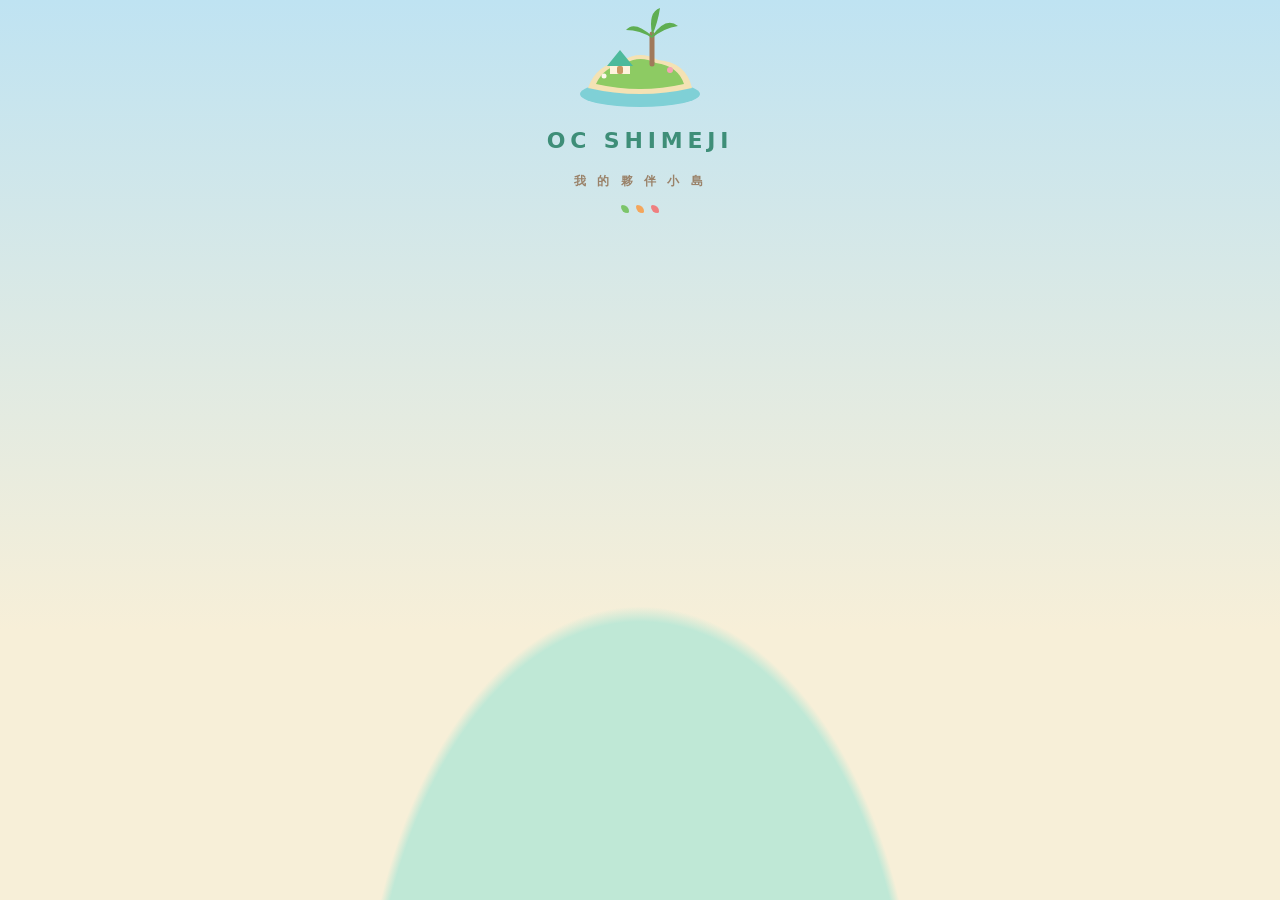
==== commit 8b32c3e9: "Add Android native project with system-level desktop pets; perf modes; native bridge - android/: Kot" ====
--- a/web/index.html
+++ b/web/index.html
@@ -214,5 +214,10 @@
 <script src="js/legacy/65-isle-31-ia-js.js" id="isle-31-ia-js"></script>
 <link rel="stylesheet" href="css/legacy/66-isle-32.css" id="isle-32">
 <script src="js/legacy/67-isle-32-js.js" id="isle-32-js"></script>
+<!-- ===== 3.3+ modules (new architecture; legacy layers above stay untouched) ===== -->
+<link rel="stylesheet" href="css/modules/native.css">
+<link rel="stylesheet" href="css/modules/perf.css">
+<script src="js/modules/perf.js"></script>
+<script src="js/modules/native-bridge.js"></script>
 </body>
 </html>
--- a/web/css/modules/native.css
+++ b/web/css/modules/native.css
@@ -0,0 +1,11 @@
+/* 3.3 Desktop pet manager + card button */
+.oc-acts{flex-wrap:wrap}
+.oc-acts .oc-desk{flex:1 1 100%;grid-column:1/-1;width:100%}
+.dk .dk-lead{margin:2px 2px 10px;color:var(--ink-2);font-size:var(--type-sm);line-height:var(--leading-body)}
+.dk .dk-status{display:flex;gap:6px;flex-wrap:wrap;margin-bottom:6px}
+.dk .dk-list{display:grid;gap:6px}
+.dk .dk-pick .ck{opacity:0;transition:opacity .2s var(--ease)}
+.dk .dk-pick.on .ck{opacity:1}
+.dk .dk-pick.on{background:var(--accent-soft)}
+.dk .dk-acts{display:flex;gap:8px;margin-top:14px;flex-wrap:wrap}
+.dk .dk-acts .btn{flex:1 1 30%;display:inline-flex;align-items:center;justify-content:center;gap:6px}
--- a/web/css/modules/perf.css
+++ b/web/css/modules/perf.css
@@ -0,0 +1,24 @@
+/* 3.3 performance budgets — driven by data-* on <html> (see js/modules/perf.js) */
+.perf-meter{position:fixed;left:calc(10px + env(safe-area-inset-left,0px));bottom:calc(var(--sab) + 92px);z-index:400000;pointer-events:none;
+  font:600 11px/1 ui-monospace,monospace;padding:5px 8px;border-radius:9px;background:rgba(30,40,45,.72);color:#fff}
+/* render quality */
+html[data-prender=medium] :is(.glass,.hud,.sheet,.nav,.toast,.isle-tb){-webkit-backdrop-filter:none!important;backdrop-filter:none!important}
+html[data-prender=low] *{-webkit-backdrop-filter:none!important;backdrop-filter:none!important}
+html[data-prender=low] .stage svg{shape-rendering:optimizeSpeed}
+html[data-prender=low] .stage .actor .art{filter:none!important}
+/* shadows */
+html[data-pshadow=off] .stage :is(.a-shadow,.isle-cshade){filter:none!important;opacity:.45}
+html[data-pshadow=off] :is(.hud-av,.hud-cap,.rail-btn,.qa-main,.hud-quest,.nav){box-shadow:none!important}
+/* weather density */
+html[data-pwx=light] .wx>*:nth-child(2n){display:none!important}
+html[data-pwx=light] .wx{filter:none!important}
+/* particles */
+html[data-pfx=off] :is(.isle-petal,.isle-dust,.isle-leaf,.isle-glint,.isle-spark,.isle-bfly,.isle-lglow,.leaf,.cw-react){display:none!important}
+html[data-pfx=some] :is(.isle-petal,.isle-dust,.isle-glint):nth-of-type(2n){display:none!important}
+html[data-pfx=off] .stage .stars{animation:none!important}
+/* ambient scenery motion */
+html[data-pamb=off] .stage :is(.cloud,.scene-tree .sw,.isle-air,.isle-wripple,.isle-tuft,.isle-lily,.isle-fl,.orb,.stars),
+html[data-pamb=off] .stage :is(.cloud,.isle-air) *{animation-play-state:paused!important}
+/* character detail (breathing + blinking always kept) */
+html[data-pdetail=low] .actor :is(.tail-tip,.ear,.acc){animation-play-state:paused!important}
+.actor.p-lod :is(.tail,.tail-tip,.ear,.acc,.arm,.foot){animation-play-state:paused!important}
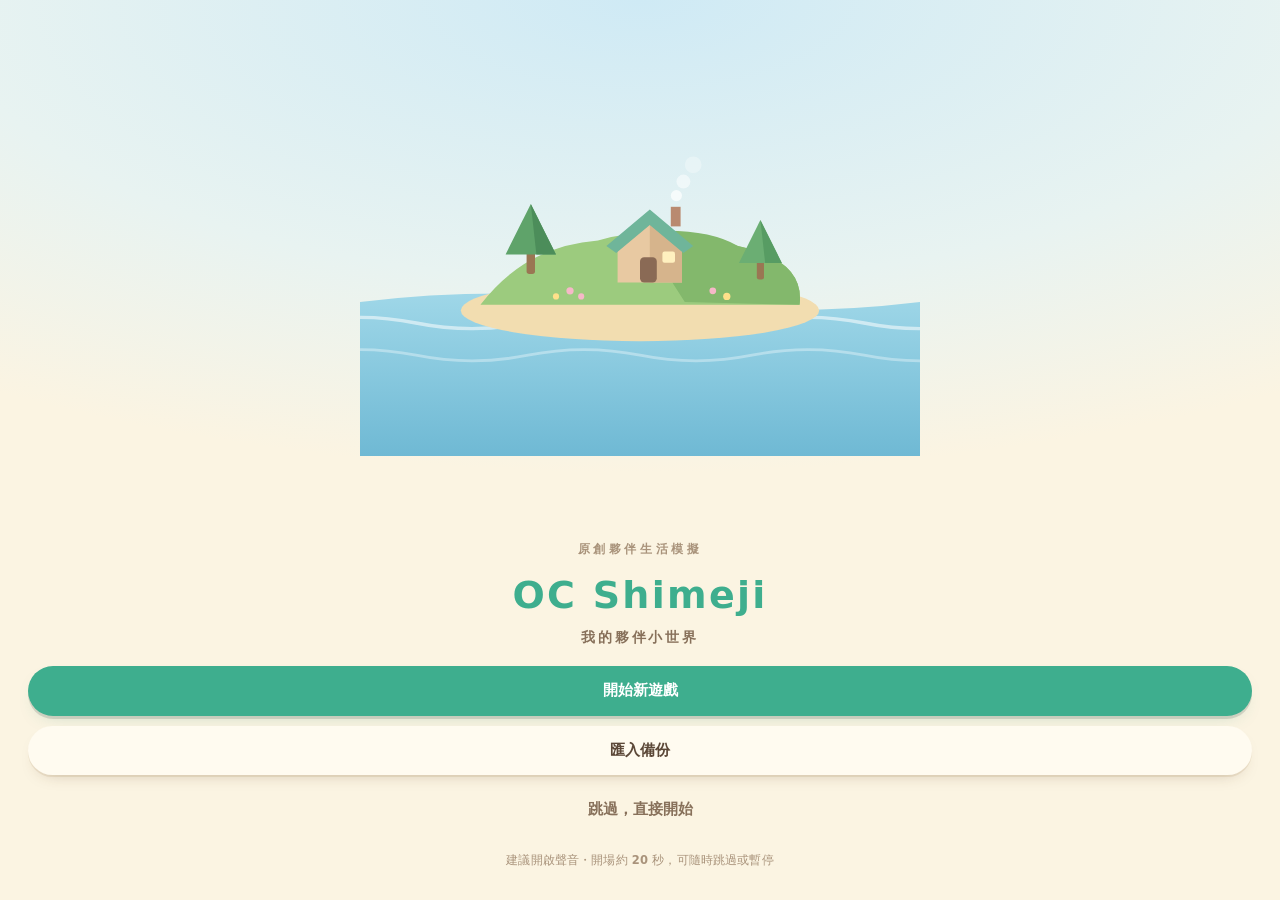
==== commit 2db52892: "Add world map with four explorable locations; docs and dev log - world.js: extensible location regis" ====
--- a/web/index.html
+++ b/web/index.html
@@ -7,6 +7,8 @@
 <meta name="color-scheme" content="light dark">
 <title>OC Shimeji｜我的夥伴小世界</title>
 <script>
+/* 3.3: remember whether this is a brand-new player before anything writes a save */
+try{window.OCS_FIRST_RUN=!localStorage.getItem('ocs.v1')&&!localStorage.getItem('ocs.eco.v1')}catch(e){window.OCS_FIRST_RUN=false}
 /* 提早套用主題與動態偏好，避免啟動閃爍 */
 (function(){try{var s=JSON.parse(localStorage.getItem('ocs.v1')||'{}');var t=s.theme||'system';
 var d=t==='dark'||(t==='system'&&matchMedia('(prefers-color-scheme: dark)').matches);
@@ -219,5 +221,9 @@
 <link rel="stylesheet" href="css/modules/perf.css">
 <script src="js/modules/perf.js"></script>
 <script src="js/modules/native-bridge.js"></script>
+<link rel="stylesheet" href="css/modules/onboarding.css">
+<script src="js/modules/onboarding.js"></script>
+<link rel="stylesheet" href="css/modules/world.css">
+<script src="js/modules/world.js"></script>
 </body>
 </html>
--- a/web/css/modules/onboarding.css
+++ b/web/css/modules/onboarding.css
@@ -0,0 +1,150 @@
+/* ===== 3.3 Onboarding / opening / creator / tutorial ===== */
+.ob{position:absolute;inset:0;z-index:250000;background:var(--bg);color:var(--ink);overflow:hidden;font-family:var(--font);transition:opacity .6s var(--ease)}
+.ob.out{opacity:0;pointer-events:none}
+.ob-scr-wrap{position:absolute;inset:0}
+.ob-scr{position:absolute;inset:0;display:flex;flex-direction:column;opacity:0;transform:translateY(14px) scale(.985);transition:opacity .5s var(--ease),transform .6s var(--ease)}
+.ob-scr.in{opacity:1;transform:none}
+.ob-scr.leaving{opacity:0;transform:translateY(-10px) scale(1.01);pointer-events:none}
+html[data-motion=reduce] .ob-scr{transition-duration:.01ms}
+.ob-btn{appearance:none;border:0;font:inherit;font-weight:var(--weight-semibold);font-size:15px;padding:13px 22px;border-radius:var(--r-round);background:var(--surface);color:var(--ink);box-shadow:var(--sh-1);cursor:pointer;transition:transform .18s var(--press),background .2s}
+.ob-btn:active{transform:scale(.96)}
+.ob-btn.primary{background:var(--accent);color:var(--on-accent);box-shadow:0 8px 18px -10px var(--accent-glow),0 3px 0 rgba(0,0,0,.12)}
+.ob-btn.ghost{background:transparent;box-shadow:none;color:var(--ink-2)}
+.ob-btn.sm{padding:8px 16px;font-size:13px}
+.ob-btn:disabled{opacity:.5}
+.ob-acts{display:flex;flex-direction:column;gap:10px;align-items:stretch;padding:0 28px}
+.ob-acts.row{flex-direction:row;padding:12px 16px calc(var(--sab) + 14px)}
+.ob-acts.row .ob-btn{flex:1}
+
+/* welcome */
+.ob-welcome{flex:1;display:flex;flex-direction:column;justify-content:flex-end;gap:18px;padding-bottom:calc(var(--sab) + 30px);
+  background:radial-gradient(120% 70% at 50% 0%,#CFEAF5 0,#E8F3F1 45%,var(--bg) 75%)}
+html[data-theme=dark] .ob-welcome{background:radial-gradient(120% 70% at 50% 0%,#2A3D5C 0,#22303E 50%,var(--bg) 80%)}
+.ob-welcome .ob-isle{position:absolute;left:50%;top:calc(var(--sat) + 4%);width:min(118%,560px);transform:translateX(-50%);animation:obFloat 5s ease-in-out infinite}
+.ob-logo{text-align:center;position:relative}
+.ob-logo small{font-size:12px;letter-spacing:.3em;color:var(--ink-3);font-weight:700}
+.ob-logo h1{margin:6px 0 2px;font-size:38px;letter-spacing:.06em;font-weight:900;color:var(--accent)}
+.ob-logo p{margin:0;color:var(--ink-2);font-weight:600;letter-spacing:.2em}
+.ob-hint{text-align:center;color:var(--ink-3);font-size:11.5px}
+@keyframes obFloat{0%,100%{translate:0 0}50%{translate:0 -8px}}
+.ob-isle .ob-wave{animation:obWave 3.6s ease-in-out infinite}.ob-isle .ob-wave.w2{animation-duration:4.6s;animation-direction:reverse}
+@keyframes obWave{0%,100%{transform:translateX(0)}50%{transform:translateX(-22px)}}
+.ob-isle .ob-tree{transform-box:fill-box;transform-origin:50% 100%;animation:obSway 3.2s ease-in-out infinite}
+@keyframes obSway{0%,100%{rotate:-2deg}50%{rotate:2.5deg}}
+.ob-isle .ob-smoke circle{animation:obSmoke 3s ease-out infinite}.ob-isle .ob-smoke circle:nth-child(2){animation-delay:1s}.ob-isle .ob-smoke circle:nth-child(3){animation-delay:2s}
+@keyframes obSmoke{from{transform:translate(0,6px);opacity:0}30%{opacity:.7}to{transform:translate(6px,-14px);opacity:0}}
+.ob-isle .ob-window{animation:obGlow 4s ease-in-out infinite}@keyframes obGlow{50%{fill:#FFE59C}}
+
+/* cinematic */
+.ob-cine{position:absolute;inset:0;overflow:hidden;background:linear-gradient(180deg,#A9D3F0 0,#DCEFF4 55%,#F6EFDD 100%)}
+html[data-theme=dark] .ob-cine{background:linear-gradient(180deg,#2C3E68 0,#425B7E 55%,#6E7D8E 100%)}
+.ob-sky{position:absolute;inset:-10% 0 0;will-change:transform}
+.ob-sun{position:absolute;left:62%;top:14%;width:72px;height:72px;border-radius:50%;background:radial-gradient(circle,#FFF6CC 0 45%,#FFE59A 60%,rgba(255,229,154,0) 72%);filter:drop-shadow(0 0 22px rgba(255,220,140,.7))}
+.ob-cloud{position:absolute;height:28px;border-radius:30px;background:rgba(255,255,255,.88)}
+.ob-cloud::before,.ob-cloud::after{content:'';position:absolute;background:inherit;border-radius:50%}
+.ob-cloud::before{width:44%;height:150%;left:16%;bottom:30%}.ob-cloud::after{width:34%;height:120%;right:16%;bottom:35%}
+.ob-cloud.c1{width:120px;top:20%;left:6%}.ob-cloud.c2{width:86px;top:32%;left:48%;opacity:.8}.ob-cloud.c3{width:150px;top:9%;left:26%;opacity:.7}
+.ob-bird{position:absolute;top:24%;left:0;font-style:normal;color:#5E7373;font-size:18px}.ob-bird.b2{top:28%;font-size:13px}
+.ob-cam{position:absolute;left:0;right:0;bottom:9%;height:62%;transform-origin:50% 70%;will-change:transform}
+.ob-cam .ob-isle{position:absolute;left:50%;bottom:0;width:132%;transform:translateX(-50%)}
+.ob-cats{position:absolute;left:0;right:0;bottom:38%;display:flex;justify-content:center;gap:2%}
+.ob-cat{width:17%;aspect-ratio:1}
+.ob-bars i{position:absolute;left:0;right:0;height:9%;background:#1E2830;z-index:3}.ob-bars i:first-child{top:0}.ob-bars i:last-child{bottom:0}
+.ob-cap{position:absolute;left:0;right:0;top:calc(9% + 120px);height:60px;z-index:4;text-align:center;pointer-events:none}
+.ob-cap p{position:absolute;left:24px;right:24px;top:0;margin:0;font-size:18px;font-weight:700;line-height:1.55;color:#33524F;text-shadow:0 1px 0 rgba(255,255,255,.8),0 0 18px rgba(255,255,255,.9);opacity:0}
+html[data-theme=dark] .ob-cap p{color:#fff;text-shadow:0 2px 12px rgba(0,0,0,.5)}
+.ob-ctl{position:absolute;top:calc(var(--sat) + 9% + 10px);right:12px;z-index:5;display:flex;gap:8px}
+.ob-ic,.ob-skip{display:inline-flex;align-items:center;justify-content:center;gap:4px;appearance:none;border:0;border-radius:var(--r-round);background:rgba(255,255,255,.82);color:var(--ink);font:inherit;font-weight:700;font-size:13px;height:36px;min-width:36px;padding:0 12px;box-shadow:var(--sh-1)}
+
+/* page screens */
+.ob-page{flex:1;display:flex;flex-direction:column;overflow:hidden;padding-top:calc(var(--sat) + 18px)}
+.ob-head{padding:4px 22px 12px}
+.ob-head small{color:var(--accent-2);font-weight:800;letter-spacing:.15em;font-size:11.5px}
+.ob-head h2{margin:4px 0 6px;font-size:24px;font-weight:var(--weight-title)}
+.ob-head p{margin:0;color:var(--ink-2);font-size:13px;line-height:1.55}
+.ob-modes{flex:1;overflow:auto;display:grid;gap:12px;padding:6px 18px calc(var(--sab) + 22px);align-content:start}
+.ob-mode{appearance:none;border:0;text-align:left;font:inherit;color:inherit;background:var(--surface);border-radius:var(--r-l);padding:16px 16px 16px 70px;position:relative;box-shadow:var(--sh-1);transition:transform .18s var(--press)}
+.ob-mode:active{transform:scale(.97)}
+.ob-mode b{display:block;font-size:16px}.ob-mode small{color:var(--ink-2);font-size:12.5px;line-height:1.5}
+.ob-mi .i{width:22px;height:22px}.ob-mi{color:var(--accent);position:absolute;left:14px;top:50%;translate:0 -50%;width:44px;height:44px;border-radius:14px;background:var(--accent-soft);display:grid;place-items:center;font-size:22px}
+.ob-demos{flex:1;overflow:auto;display:grid;grid-template-columns:repeat(3,minmax(0,1fr));gap:10px;padding:8px 14px;align-content:start}
+.ob-demo{appearance:none;border:2px solid transparent;font:inherit;color:inherit;background:var(--surface);border-radius:var(--r-l);padding:8px 6px 12px;position:relative;box-shadow:var(--sh-1);display:flex;flex-direction:column;align-items:center;gap:2px;transition:transform .2s var(--press),border-color .2s,background .2s}
+.ob-demo.on{border-color:var(--accent);background:var(--accent-soft)}
+.ob-demo b{font-size:13px}.ob-demo small{font-size:10.5px;color:var(--ink-3);text-align:center;line-height:1.35}
+.ob-demo .ob-actor{width:100%;aspect-ratio:1}
+.ob-ck{position:absolute;top:8px;right:8px;width:22px;height:22px;border-radius:50%;background:var(--accent);color:#fff;font-style:normal;font-size:13px;display:grid;place-items:center;opacity:0;transform:scale(.4);transition:all .25s var(--spring)}
+.ob-demo.on .ob-ck{opacity:1;transform:none}
+.ob-page>.ob-acts{padding:12px 22px calc(var(--sab) + 18px)}
+
+/* mini actor */
+.ob-actor{position:relative!important;inset:auto!important;background:transparent!important;overflow:visible!important;--feet:0px;--asz:100%;width:100%;height:100%}
+.ob-actor>.actor{left:0!important;bottom:0!important;width:100%!important;height:100%!important;transform:none!important}
+.ob-actor .art{width:100%;height:100%}
+
+/* creator */
+.ob-cr-top{position:relative;display:flex;flex-direction:column;align-items:center;padding:0 16px 4px}
+.ob-prev{width:min(46vw,190px);aspect-ratio:1;border-radius:50%;background:radial-gradient(circle at 50% 62%,var(--surface) 0 56%,transparent 57%),radial-gradient(circle,var(--accent-soft),transparent 70%)}
+.ob-test{display:flex;gap:6px;margin-top:2px}
+.ob-test button,.ob-chips button,.ob-cats-tabs button{appearance:none;border:0;font:inherit;font-size:12.5px;font-weight:600;color:var(--ink-2);background:var(--surface-2);border-radius:var(--r-round);padding:7px 12px;transition:transform .15s var(--press),background .2s,color .2s}
+.ob-test button:active,.ob-chips button:active{transform:scale(.93)}
+.ob-chips button.on,.ob-cats-tabs button.on{background:var(--accent);color:var(--on-accent)}
+.ob-say{min-height:22px;margin:6px 0 0;padding:6px 14px;border-radius:14px;background:var(--surface);box-shadow:var(--sh-1);font-size:13px;color:var(--ink);max-width:90%;text-align:center}
+.ob-say.pop{animation:obPop .4s var(--spring)}@keyframes obPop{from{transform:scale(.85);opacity:.4}}
+.ob-steps{display:flex;justify-content:center;gap:6px;padding:10px 0 6px}
+.ob-steps i{font-style:normal;font-size:11.5px;font-weight:700;color:var(--ink-3);padding:4px 10px;border-radius:var(--r-round);background:var(--surface-2);transition:all .25s}
+.ob-steps i.on{background:var(--accent-2);color:#fff}.ob-steps i.done{color:var(--accent)}
+.ob-cr-body{flex:1;overflow:auto;padding:6px 18px 8px;-webkit-overflow-scrolling:touch}
+.ob-cr-body.in{animation:obIn .35s var(--ease)}@keyframes obIn{from{opacity:0;transform:translateX(10px)}}
+.ob-cats-tabs{display:flex;gap:6px;overflow-x:auto;padding-bottom:8px;scrollbar-width:none}.ob-cats-tabs::-webkit-scrollbar{display:none}
+.ob-cats-tabs button{flex:none}
+.ob-chips{display:flex;flex-wrap:wrap;gap:7px;padding:4px 0 10px}
+.ob-chips.tr button{font-size:12px}
+.ob-sw{display:flex;flex-wrap:wrap;gap:10px;padding:6px 0 12px}
+.ob-sw button{appearance:none;width:36px;height:36px;border-radius:50%;border:3px solid var(--surface);background:var(--c);box-shadow:var(--sh-1);transition:transform .15s var(--spring)}
+.ob-sw button.on{transform:scale(1.15);border-color:var(--accent)}
+.ob-wheel{position:relative;width:36px;height:36px;border-radius:50%;background:conic-gradient(#F88,#FD8,#8E8,#8DF,#A9F,#F8C,#F88);display:grid;place-items:center;box-shadow:var(--sh-1);overflow:hidden}
+.ob-wheel input{position:absolute;inset:0;opacity:0;width:100%;height:100%;cursor:pointer}.ob-wheel span{font-size:15px;pointer-events:none}
+.ob-row{display:flex;gap:8px}.ob-row .ob-btn{padding:9px 14px;font-size:13px}
+.ob-row2{display:grid;grid-template-columns:1fr 1fr;gap:10px}
+.ob-fld{display:grid;gap:5px;margin-bottom:12px}.ob-fld span{font-size:12px;color:var(--ink-2);font-weight:700}
+.ob-sl{display:grid;gap:10px}
+.ob-sl label{display:grid;gap:4px}
+.ob-sl label>span{display:grid;grid-template-columns:1fr auto auto;gap:8px;align-items:baseline}
+.ob-sl b{font-size:13px}.ob-sl small{font-size:11px;color:var(--ink-3)}
+.ob-desc{margin:10px 0 4px;padding:10px 12px;border-radius:14px;background:var(--accent-soft);font-size:13px;line-height:1.55}
+.ob-card{background:var(--surface);border-radius:var(--r-l);padding:16px;box-shadow:var(--sh-1)}
+.ob-card h3{margin:0 0 6px;font-size:20px}.ob-card p{margin:0 0 8px;line-height:1.6}.ob-card small{color:var(--ink-3);line-height:1.5}
+.ob-tags{display:flex;flex-wrap:wrap;gap:6px;margin-bottom:8px}.ob-tags span{font-size:12px;padding:4px 10px;border-radius:var(--r-round);background:var(--surface-2)}
+.ob-q{color:var(--accent-2);font-weight:700}
+
+/* arrival cinematic */
+.ob-arrive{position:absolute;inset:0;z-index:240000;pointer-events:none}
+.ob-arrive.talk{pointer-events:auto}
+.ob-lb{position:absolute;left:0;right:0;height:11%;background:#1C252C;transition:transform .7s var(--ease)}
+.ob-lb.t{top:0;transform:translateY(-100%)}.ob-lb.b{bottom:0;transform:translateY(100%)}
+.ob-arrive.in .ob-lb{transform:none}
+html.ob-cine-on #app :is(.hud-top,.hud-rail,.hud-qa,.hud-quest,.qbag,.nav,#hudClock,.isle-clock,.l31-clock){opacity:0!important;pointer-events:none!important;transition:opacity .5s}
+.ob-dlg{position:absolute;left:14px;right:14px;bottom:calc(11% + 14px);background:var(--surface);border-radius:22px;padding:18px 18px 12px;box-shadow:var(--sh-2);opacity:0;transform:translateY(20px);transition:all .45s var(--spring)}
+.ob-arrive.talk .ob-dlg{opacity:1;transform:none}
+.ob-dn{position:absolute;top:-14px;left:16px;background:var(--accent-2);color:#fff;font-size:13px;padding:4px 14px;border-radius:var(--r-round)}
+.ob-dt{margin:4px 0 6px;font-size:16px;line-height:1.6;min-height:52px}
+.ob-dlg small{display:block;text-align:right;color:var(--ink-3);font-size:11px;animation:obBlink 1.4s ease-in-out infinite}
+@keyframes obBlink{50%{opacity:.3}}
+
+/* tutorial coach marks */
+.ob-tut{position:absolute;inset:0;z-index:230000;pointer-events:none;opacity:0;transition:opacity .4s}
+.ob-tut.in{opacity:1}
+.ob-spot{position:absolute;border-radius:22px;box-shadow:0 0 0 2000px rgba(28,37,44,.42),0 0 0 3px rgba(255,255,255,.85);transition:all .45s var(--ease);pointer-events:none}
+.ob-spot::after{content:'';position:absolute;inset:-6px;border-radius:26px;border:2px solid #FFE08A;animation:obRing 1.6s ease-out infinite}
+@keyframes obRing{from{opacity:1;transform:scale(.96)}to{opacity:0;transform:scale(1.08)}}
+.ob-tip{position:absolute;left:14px;right:14px;pointer-events:auto;background:var(--surface);border-radius:22px;padding:12px 14px;box-shadow:var(--sh-2);transition:top .45s var(--ease),bottom .45s var(--ease)}
+.ob-tip.pop{animation:obPop .45s var(--spring)}
+.ob-tip-h{display:flex;align-items:center;gap:8px}
+.ob-tav{width:34px;height:34px;border-radius:50%;overflow:hidden;background:var(--surface-2);flex:none}.ob-tav .thumb{width:100%;height:100%}
+.ob-tip-h b{flex:1;font-size:14px}
+.ob-tskip{appearance:none;border:0;background:none;color:var(--ink-3);font:inherit;font-size:12px;text-decoration:underline}
+.ob-tip p{margin:8px 2px 10px;font-size:14.5px;line-height:1.6}
+.ob-tip-a{display:flex;align-items:center;justify-content:space-between}.ob-tip-a small{color:var(--ink-3);font-size:11.5px}
+
+html.ob-open :is(.l30-unlock,.toast){visibility:hidden!important}
+.ob.behind{opacity:0;pointer-events:none}
--- a/web/css/modules/world.css
+++ b/web/css/modules/world.css
@@ -0,0 +1,71 @@
+/* ===== 3.3 World map + location scenes ===== */
+:root{--wm-sea:#8FCFE4;--wm-sand:#F3DFB2;--wm-grass:#A9D38E;--wm-forest:#7DB36A;--wm-tree:#4F8E5A;--wm-path:#C9A27E}
+html[data-theme=dark]{--wm-sea:#2E5E78;--wm-sand:#8C7A5A;--wm-grass:#4E7A54;--wm-forest:#3F6A48;--wm-tree:#2E5038;--wm-path:#B9A27E}
+.wbox{margin:4px 0 14px}
+.wm{position:relative;aspect-ratio:1/1.02;border-radius:var(--r-xl);overflow:hidden;box-shadow:var(--sh-2)}
+.wm-bg{position:absolute;inset:0;width:100%;height:100%}
+.wm-wave{animation:wmWave 5s ease-in-out infinite}@keyframes wmWave{50%{transform:translateX(-3px)}}
+.wm-pin{position:absolute;translate:-50% -50%;appearance:none;border:0;font:inherit;background:var(--surface);color:var(--ink);border-radius:16px;padding:6px 10px 6px 6px;display:flex;align-items:center;gap:6px;box-shadow:var(--sh-1);transition:transform .2s var(--press);white-space:nowrap}
+.wm-pin:active{transform:scale(.94)}
+.wm-pin b{font-size:12.5px}
+.wm-ic{width:26px;height:26px;border-radius:10px;background:var(--accent-soft);color:var(--accent);display:grid;place-items:center}.wm-ic .i{width:16px;height:16px}
+.wm-pin.home .wm-ic{background:var(--accent);color:#fff}
+.wm-pin.lock{opacity:.72;filter:saturate(.4)}
+.wm-pin:not(.lock):not(.home){animation:wmBob 3.4s ease-in-out infinite}.wm-pin:nth-child(3){animation-delay:.6s}.wm-pin:nth-child(4){animation-delay:1.2s}.wm-pin:nth-child(5){animation-delay:1.8s}
+@keyframes wmBob{50%{transform:translateY(-3px)}}
+.wm-fans{display:flex;margin-left:2px}.wm-av{width:20px;height:20px;border-radius:50%;overflow:hidden;background:var(--surface-2);margin-left:-6px;border:1.5px solid var(--surface)}.wm-av .thumb{width:100%;height:100%}
+.wm-v{position:absolute;top:-6px;right:-6px;min-width:18px;height:18px;border-radius:9px;background:var(--accent-2);color:#fff;font-size:10px;font-style:normal;display:grid;place-items:center;padding:0 4px}
+.wp{display:grid;grid-template-columns:auto 1fr auto;align-items:center;gap:10px;margin:10px 4px 0;font-size:12.5px}
+.wp i{height:8px;border-radius:4px;background:var(--track);overflow:hidden}.wp em{display:block;height:100%;background:var(--accent);border-radius:4px;transition:width .6s var(--ease)}
+.wp small{color:var(--ink-3)}
+.wl-sheet .wl-d{color:var(--ink-2);margin:0 0 6px;line-height:1.6}
+.wl-acts{display:flex;flex-wrap:wrap;gap:8px}.wl-acts span{display:inline-flex;align-items:center;gap:6px;padding:8px 12px;border-radius:14px;background:var(--surface-2);font-size:13px}.wl-acts small{color:var(--ink-3);font-size:11px}
+.wl-fans{display:flex;flex-wrap:wrap;gap:6px 10px;align-items:center}.wl-fans .wm-av{width:30px;height:30px;margin:0}
+.wl-go{width:100%;margin-top:16px;display:flex;align-items:center;justify-content:center;gap:6px}
+
+.wloc{position:absolute;inset:0;z-index:120;background:var(--bg);opacity:0;transform:scale(1.04);transition:opacity .45s var(--ease),transform .55s var(--ease);overflow:hidden}
+.wloc.in{opacity:1;transform:none}
+.ws{position:absolute;inset:0;background:linear-gradient(180deg,var(--ws-a),var(--ws-b))}
+html[data-theme=dark] .ws{filter:brightness(.78) saturate(.9)}
+.ws-bg{position:absolute;left:0;right:0;bottom:0;width:100%;height:78%}
+.ws.indoor .ws-bg{height:56%}
+.ws.indoor::before{content:'';position:absolute;left:0;right:0;top:0;bottom:56%;background:linear-gradient(180deg,var(--ws-a),var(--ws-b))}
+.ws-sun{position:absolute;right:16%;top:12%;width:54px;height:54px;border-radius:50%;background:radial-gradient(circle,#FFF6CC 0 50%,rgba(255,229,154,0) 72%)}
+.ws-cloud{position:absolute;height:22px;width:96px;border-radius:20px;background:rgba(255,255,255,.85);top:16%;animation:wsCloud 40s linear infinite}.ws-cloud.b{top:24%;width:70px;animation-duration:55s;animation-delay:-20s}
+@keyframes wsCloud{from{left:-30%}to{left:110%}}
+.ws-sea1{animation:wsSea 4s ease-in-out infinite}.ws-sea2{animation:wsSea 5.2s ease-in-out infinite reverse}@keyframes wsSea{50%{transform:translateX(-18px)}}
+.ws-tree{transform-box:fill-box;transform-origin:50% 100%;animation:obSway 4s ease-in-out infinite}
+.ws-motes circle{animation:wsMote 5s ease-in-out infinite}.ws-motes circle:nth-child(2n){animation-delay:-2s}@keyframes wsMote{50%{transform:translate(4px,-10px);opacity:.3}}
+.ws-steam circle{animation:obSmoke 2.6s ease-out infinite}.ws-steam circle:nth-child(2){animation-delay:.8s}.ws-steam circle:nth-child(3){animation-delay:1.6s}
+.ws-chime{transform-box:fill-box;transform-origin:50% 0;animation:wsChime 3s ease-in-out infinite}@keyframes wsChime{0%,100%{rotate:-6deg}50%{rotate:6deg}}
+html[data-pamb=off] .ws *{animation-play-state:paused!important}
+.ws-fx{position:absolute;inset:0;z-index:2;pointer-events:none}.ws-fx>*{pointer-events:auto}
+.wa{position:absolute;bottom:calc(var(--sab) + 120px);left:calc(var(--x) * 1%);width:min(30vw,128px);aspect-ratio:1;translate:-50% 0;cursor:pointer}
+.wa .ob-actor{width:100%;height:100%}
+.wa-b{position:absolute;left:50%;bottom:96%;translate:-50% 6px;background:var(--surface);color:var(--ink);font-size:12.5px;padding:6px 10px;border-radius:14px;box-shadow:var(--sh-1);white-space:nowrap;opacity:0;transition:all .3s var(--spring);pointer-events:none}
+.wa-b.on{opacity:1;translate:-50% 0}
+.wl-h{position:absolute;left:12px;right:12px;top:calc(var(--sat) + 10px);display:flex;align-items:center;gap:10px;z-index:3}
+.wl-h>div{background:var(--hud);border-radius:16px;padding:6px 14px;box-shadow:var(--hud-sh)}.wl-h b{display:block;font-size:15px}.wl-h small{color:var(--ink-2);font-size:11.5px}
+.wl-bar{position:absolute;left:12px;right:12px;bottom:calc(var(--sab) + 14px);display:flex;gap:8px;z-index:3}
+.wl-bar button{flex:1;appearance:none;border:0;font:inherit;color:var(--ink);background:var(--hud);border-radius:18px;padding:8px 4px;box-shadow:var(--hud-sh);display:grid;justify-items:center;gap:2px;transition:transform .15s var(--press)}
+.wl-bar button:active{transform:scale(.94)}.wl-bar button span{color:var(--accent)}.wl-bar b{font-size:12.5px}.wl-bar small{font-size:10.5px;color:var(--ink-3)}
+.wl-bar button.spent{opacity:.6}
+.wl-panel{position:absolute;left:14px;right:14px;bottom:calc(var(--sab) + 92px);z-index:4;background:var(--surface);border-radius:20px;padding:12px 14px;box-shadow:var(--sh-2);opacity:0;transform:translateY(16px);pointer-events:none;transition:all .35s var(--spring)}
+.wl-panel.top{bottom:auto;top:calc(var(--sat) + 70px)}
+.wl-panel.on{opacity:1;transform:none;pointer-events:auto}
+.wg b{font-size:15px}.wg p{margin:4px 0 10px;color:var(--ink-2);font-size:13px}
+.wg-bar{display:block;height:8px;border-radius:4px;background:var(--track);overflow:hidden}.wg-bar em{display:block;height:100%;width:0;background:var(--accent)}
+.wf{position:relative;height:22px;border-radius:11px;background:var(--track);margin-bottom:10px;overflow:hidden}
+.wf-z{position:absolute;top:0;bottom:0;background:rgba(95,179,106,.55);border-radius:11px}
+.wf-m{position:absolute;top:2px;width:4%;height:18px;border-radius:9px;background:var(--accent-2)}
+.wg .btn{width:100%}
+.wpick{position:absolute;appearance:none;border:0;background:none;width:44px;height:44px;translate:-50% -50%;padding:0}
+.wpick i{position:absolute;inset:12px;border-radius:50%;background:var(--c);box-shadow:0 0 0 4px var(--g),0 0 16px 4px rgba(255,255,255,.9);animation:wpGlow 1.4s ease-in-out infinite}
+@keyframes wpGlow{50%{box-shadow:0 0 0 6px var(--g),0 0 24px 8px rgba(255,255,255,.95)}}
+.wbug{position:absolute;appearance:none;border:0;background:none;width:46px;height:46px;padding:0}
+.wbug i{position:absolute;inset:14px;border-radius:50% 50% 40% 40%;background:var(--c)}
+.wbug i::before,.wbug i::after{content:'';position:absolute;top:-6px;width:12px;height:10px;border-radius:50%;background:var(--c);opacity:.8;animation:wbFlap .18s ease-in-out infinite alternate}
+.wbug i::before{left:-8px}.wbug i::after{right:-8px}@keyframes wbFlap{to{transform:scaleY(.3)}}
+.wmenu{display:grid;grid-template-columns:1fr 1fr;gap:8px;margin-bottom:10px}
+.wmenu button{appearance:none;border:0;font:inherit;font-size:13px;background:var(--surface-2);border-radius:14px;padding:10px;display:flex;align-items:center;gap:8px;color:var(--ink)}
+.wmenu i{width:18px;height:18px;border-radius:6px;background:var(--c)}
